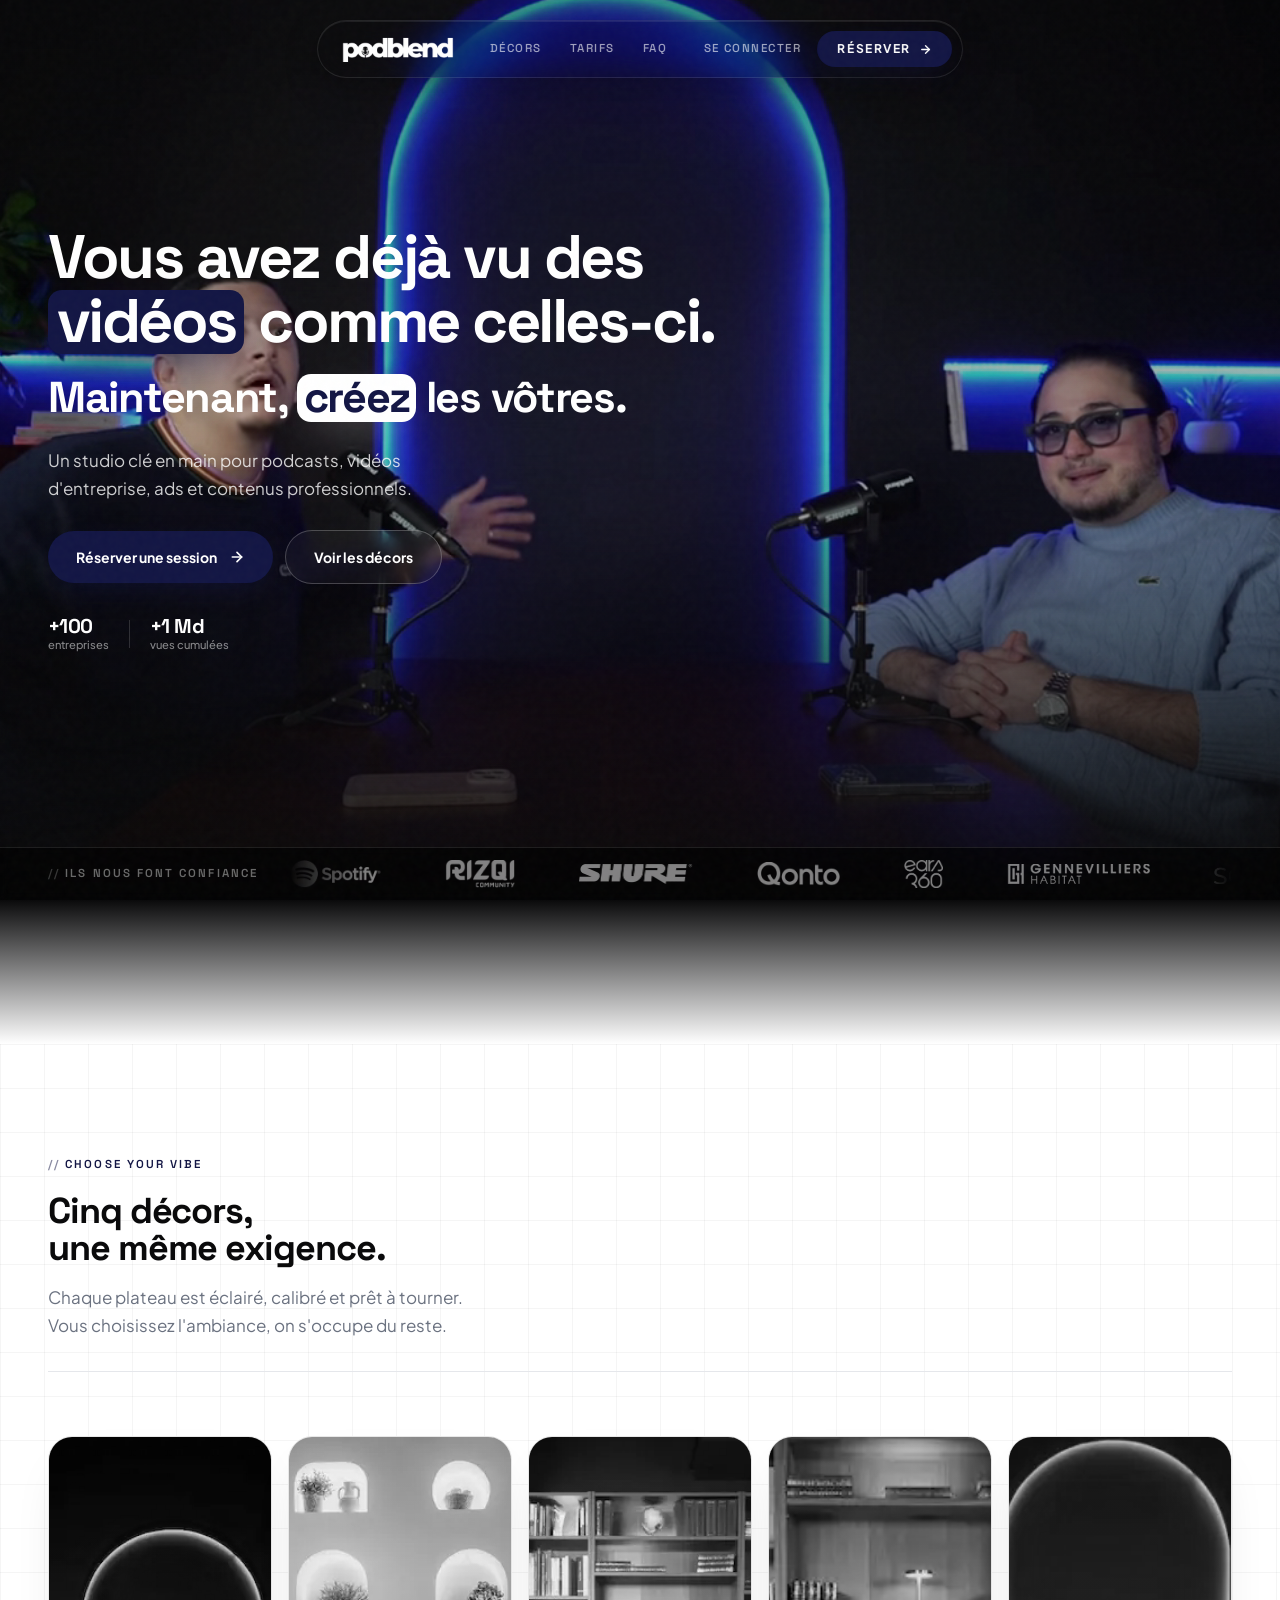
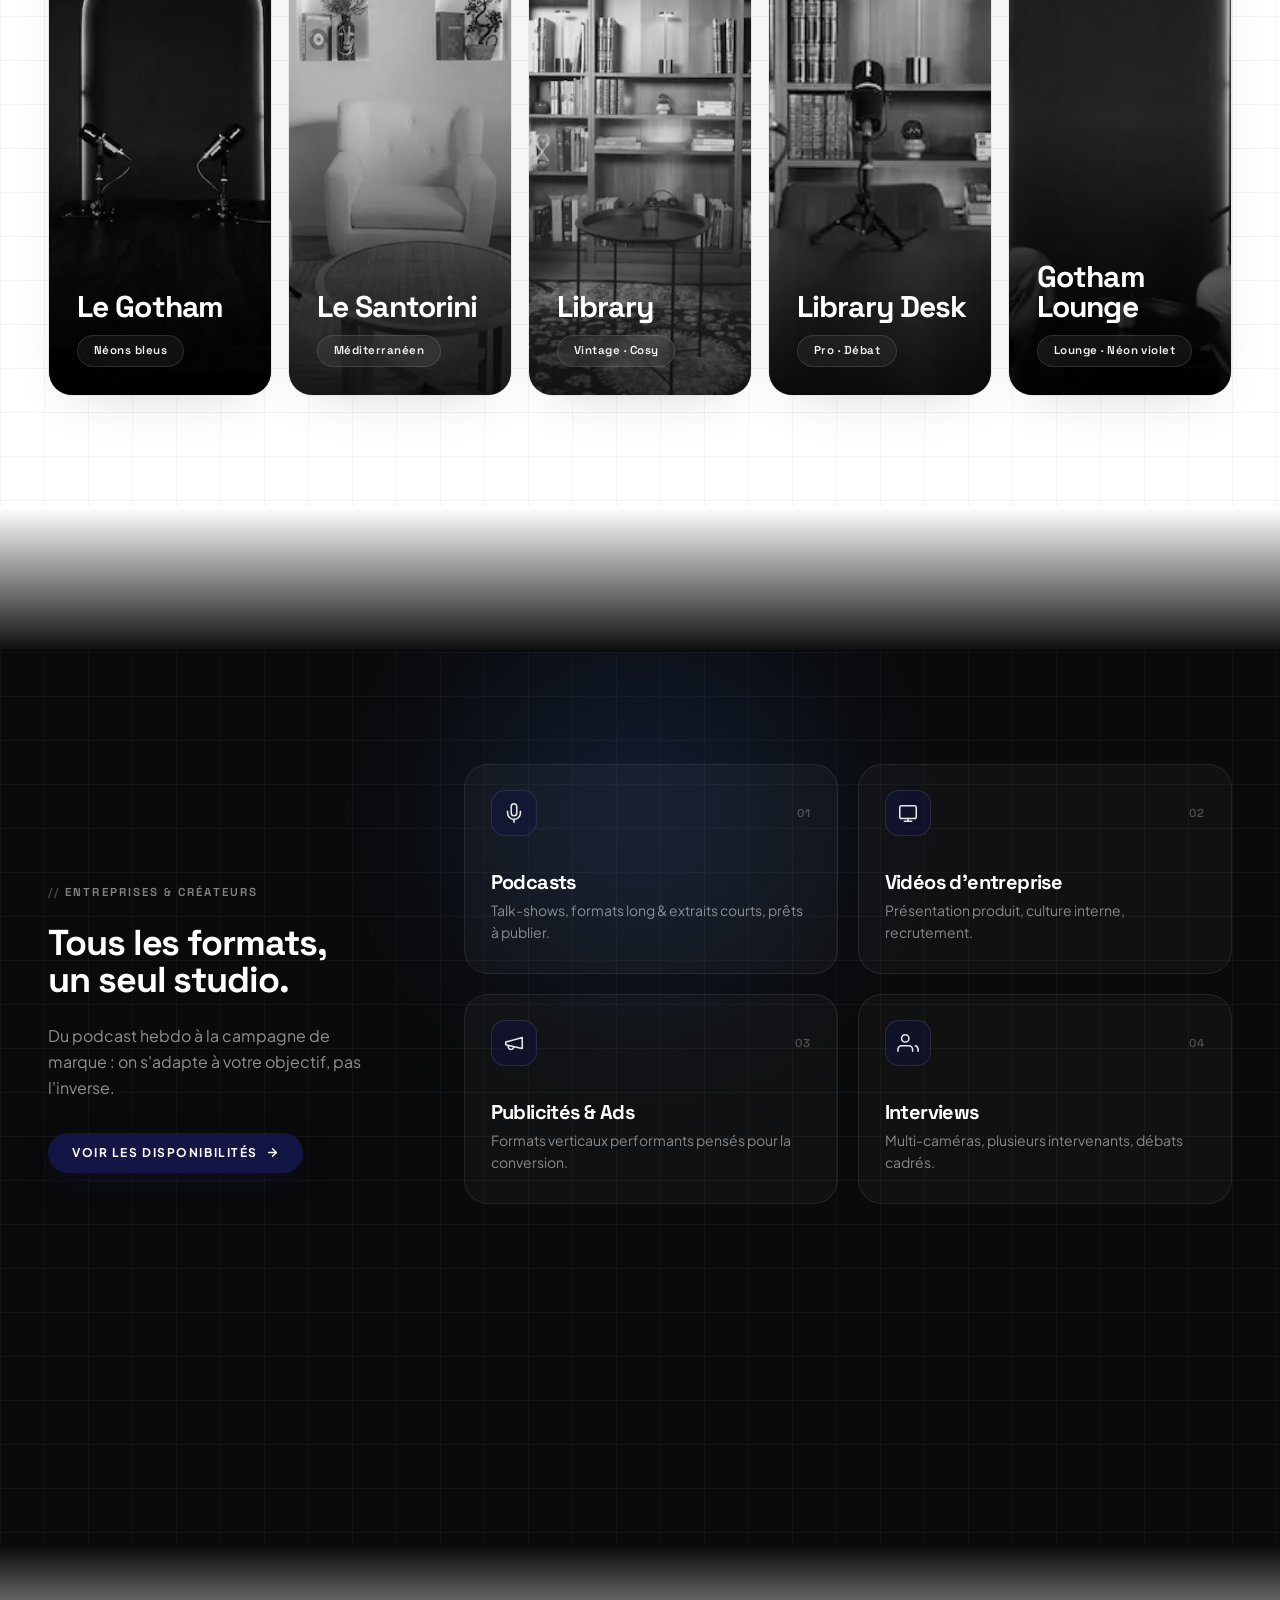
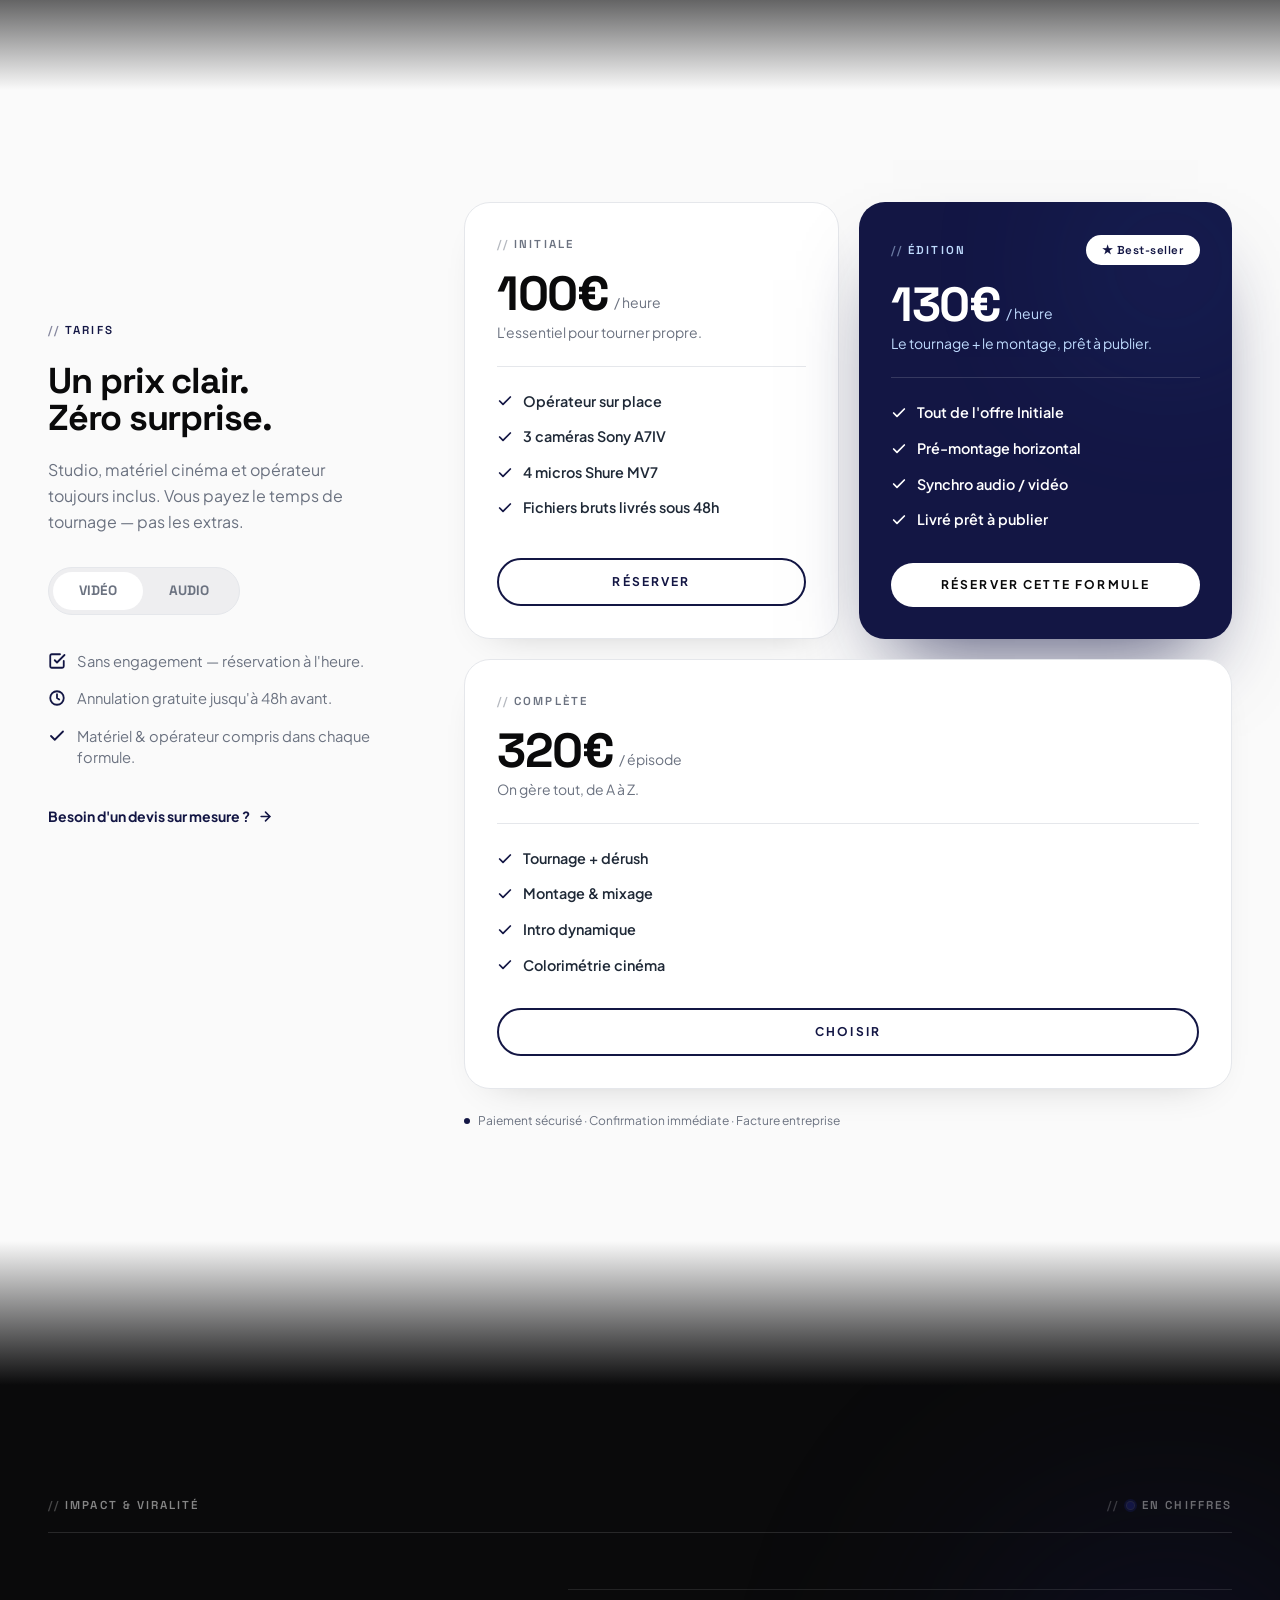
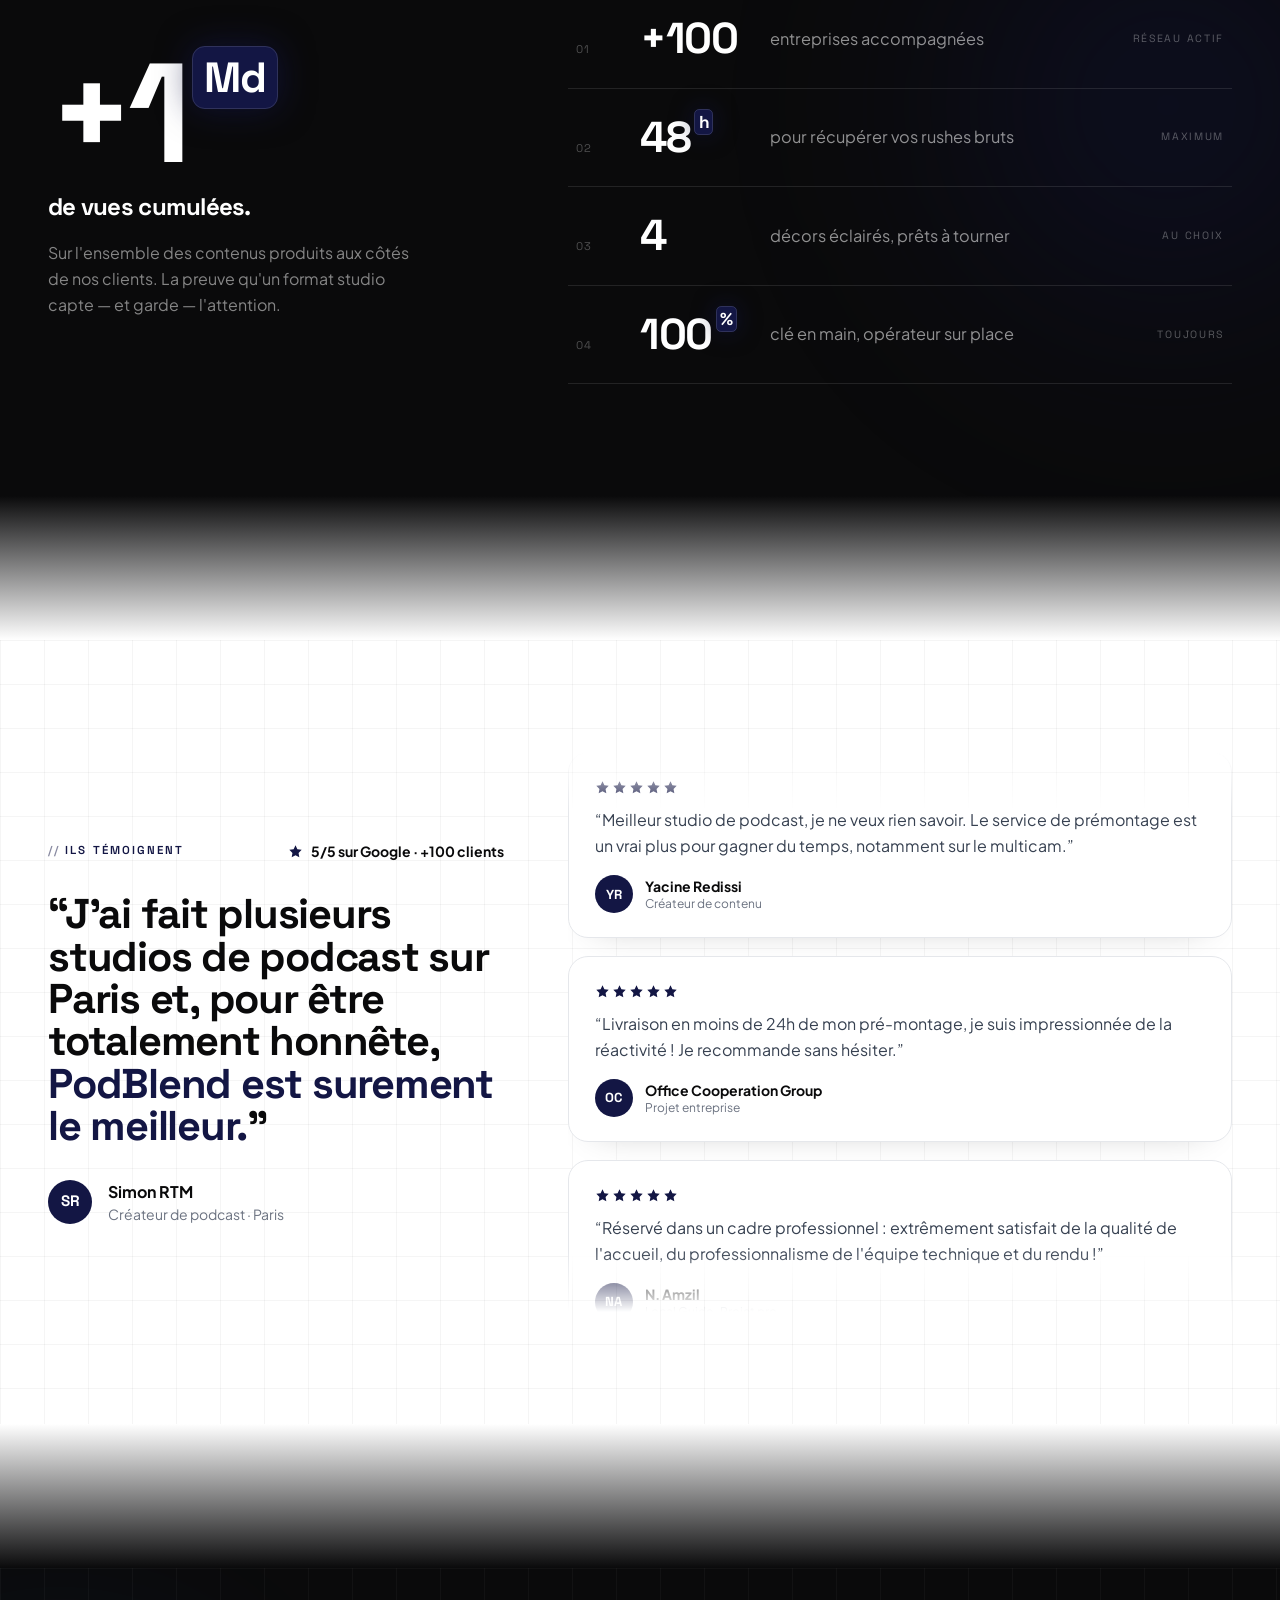
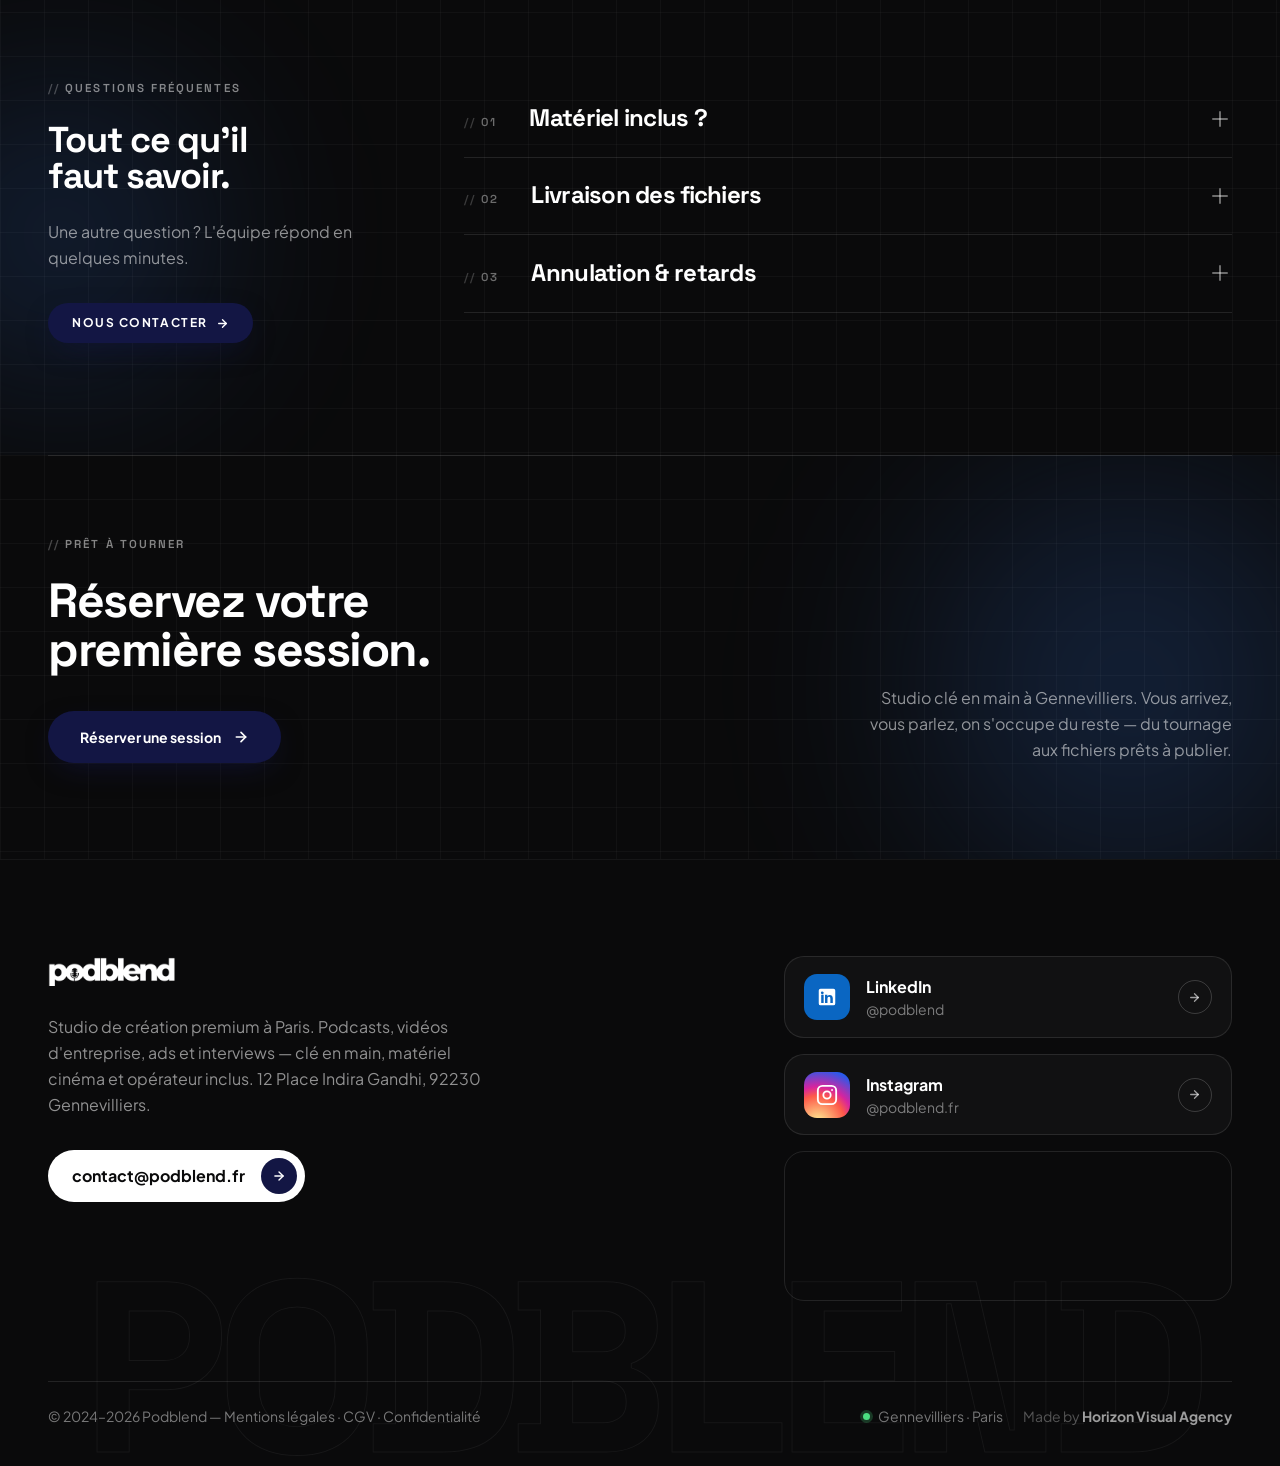
==== index.html @ bb728bf5 "Sync latest build from podblend-v2-filezilla + subpath fixes - Use compiled output.css instead of th" ====
<!DOCTYPE html>
<html lang="fr" class="scroll-smooth">
<head>
    <meta charset="UTF-8">
    <meta name="viewport" content="width=device-width, initial-scale=1.0">
    <title>Podblend — Studios d'enregistrement premium à Paris</title>
    <meta name="description" content="Podblend : studio d'enregistrement premium à Paris pour podcasts, vidéos d'entreprise, ads et interviews. Matériel haut de gamme inclus, clé en main.">

    <link rel="icon" href="favicon.ico" sizes="any">
    <link rel="icon" type="image/png" href="favicon.png">
    <link rel="apple-touch-icon" href="apple-touch-icon.png">

    <link rel="preconnect" href="https://fonts.googleapis.com">
    <link rel="preconnect" href="https://fonts.gstatic.com" crossorigin>
    <link rel="preload" as="style" href="https://fonts.googleapis.com/css2?family=Plus+Jakarta+Sans:wght@300;400;500;600;700;800&family=Space+Grotesk:wght@400;500;600;700&display=swap" onload="this.onload=null;this.rel='stylesheet'">
    <noscript><link href="https://fonts.googleapis.com/css2?family=Plus+Jakarta+Sans:wght@300;400;500;600;700;800&family=Space+Grotesk:wght@400;500;600;700&display=swap" rel="stylesheet"></noscript>

    <link rel="stylesheet" href="output.css">

    <style>
        :root{
            --ink:#0A0A0B; --ink-soft:#111114;
            --paper:#FFFFFF; --paper-soft:#FAFAFA;
            --txt-d:#F4F4F5; --txt-d2:#9CA3AF;
            --txt-l:#0A0A0B; --txt-l2:#6B7280;
            --line-d:rgba(255,255,255,0.10); --line-l:#E5E7EB;
            --accent:#131644; --accent-bright:#3b82f6;
        }
        html,body{background:var(--ink);}
        body{color:var(--txt-d); font-family:'Plus Jakarta Sans',sans-serif; overflow-x:hidden;}

        /* ---------- TYPOGRAPHIE ---------- */
        .display{font-family:'Space Grotesk',monospace; letter-spacing:-0.03em; font-weight:700; line-height:1.02;}
        .label{font-family:'Space Grotesk',monospace; text-transform:uppercase; letter-spacing:0.18em; font-size:0.72rem; font-weight:600;}
        .label::before{content:'// '; opacity:0.5;}
        .lead{font-size:1.0625rem; line-height:1.65; max-width:38ch;}

        /* ---------- NOISE ---------- */
        .noise{position:fixed; inset:0; pointer-events:none; z-index:60; opacity:0.025;
            background-image:url("data:image/svg+xml,%3Csvg viewBox='0 0 200 200' xmlns='http://www.w3.org/2000/svg'%3E%3Cfilter id='n'%3E%3CfeTurbulence type='fractalNoise' baseFrequency='0.65' numOctaves='3' stitchTiles='stitch'/%3E%3C/filter%3E%3Crect width='100%25' height='100%25' filter='url(%23n)'/%3E%3C/svg%3E");}

        /* ---------- MONDES ---------- */
        .world-dark{background:var(--ink); color:var(--txt-d); position:relative;}
        .world-light{background:var(--paper); color:var(--txt-l); position:relative;}
        .world-soft{background:var(--paper-soft); color:var(--txt-l); position:relative;}

        /* Halos / glows (monde noir uniquement) */
        .glow{position:absolute; border-radius:9999px; filter:blur(90px); pointer-events:none; opacity:0.5;}
        .glow-accent{background:radial-gradient(circle, rgba(59,130,246,0.5), transparent 70%);}
        /* Allègements mobile : moins de repaint (fluidité FAQ, scroll) */
        @media(max-width:768px){
            .noise{display:none;}
            .glow{filter:blur(55px); opacity:.4;}
        }

        /* Grilles de fond subtiles */
        .grid-dark{background-size:44px 44px;
            background-image:linear-gradient(to right,rgba(255,255,255,.03) 1px,transparent 1px),
                             linear-gradient(to bottom,rgba(255,255,255,.03) 1px,transparent 1px);}
        .grid-light{background-size:44px 44px;
            background-image:linear-gradient(to right,rgba(0,0,0,.04) 1px,transparent 1px),
                             linear-gradient(to bottom,rgba(0,0,0,.04) 1px,transparent 1px);}

        /* Transitions de jointure entre sections */
        .seam-d-to-l{height:9rem; background:linear-gradient(to bottom,var(--ink),var(--paper));}
        .seam-l-to-d{height:9rem; background:linear-gradient(to bottom,var(--paper),var(--ink));}
        .seam-soft-to-d{height:9rem; background:linear-gradient(to bottom,var(--paper-soft),var(--ink));}
        .seam-d-to-soft{height:9rem; background:linear-gradient(to bottom,var(--ink),var(--paper-soft));}
        @media(max-width:768px){.seam-d-to-l,.seam-l-to-d,.seam-soft-to-d,.seam-d-to-soft{height:5rem;}}

        /* Cartes : glass (noir) vs ombre douce (blanc) */
        .card-glass{background:rgba(255,255,255,0.03); border:1px solid rgba(255,255,255,0.10);
            backdrop-filter:blur(12px); border-radius:24px;}
        .card-soft{background:#fff; border:1px solid var(--line-l); border-radius:24px;
            box-shadow:0 20px 50px -25px rgba(10,10,11,0.18);}

        /* Pills / badges */
        .pill{display:inline-flex; align-items:center; gap:.5rem; border-radius:999px;
            font-family:'Space Grotesk',monospace; font-size:.72rem; font-weight:600; letter-spacing:.04em;
            padding:.4rem 1rem;}
        .pill-d{background:rgba(255,255,255,0.06); border:1px solid rgba(255,255,255,0.12); color:var(--txt-d);}
        .pill-l{background:rgba(19,22,68,0.06); border:1px solid rgba(19,22,68,0.12); color:var(--accent);}
        .dot{width:6px; height:6px; border-radius:50%; background:currentColor; opacity:.7; animation:pulse 2s ease infinite;}
        @keyframes pulse{0%,100%{opacity:.5;transform:scale(1)}50%{opacity:1;transform:scale(1.4)}}

        /* CTA */
        .btn-accent{background:var(--accent); color:#fff; border-radius:999px; font-weight:700;
            transition:all .35s cubic-bezier(.22,1,.36,1); box-shadow:0 10px 30px -10px rgba(19,22,68,.7);}
        .btn-accent:hover{transform:translateY(-2px); box-shadow:0 18px 45px -12px rgba(19,22,68,.85);}
        .btn-light{background:#fff; color:var(--ink); border-radius:999px; font-weight:700;
            transition:all .35s cubic-bezier(.22,1,.36,1);}
        .btn-light:hover{transform:translateY(-2px); background:#e9e9ee;}

        .hide-scroll::-webkit-scrollbar{display:none;}
        .hide-scroll{-ms-overflow-style:none; scrollbar-width:none;}
        .mask-x{-webkit-mask-image:linear-gradient(to right,transparent,#000 8%,#000 92%,transparent); mask-image:linear-gradient(to right,transparent,#000 8%,#000 92%,transparent);}

        /* Marquee logos */
        @keyframes scroll{from{transform:translateX(0)}to{transform:translateX(-100%)}}
        .animate-scroll{animation:scroll 38s linear infinite;}

        /* Reveal au scroll */
        [data-reveal]{opacity:0; transform:translateY(26px); transition:opacity .7s ease, transform .7s cubic-bezier(.22,1,.36,1);}
        [data-reveal].in{opacity:1; transform:none;}

        /* FAQ */
        .faq-item{border-bottom:1px solid var(--line-l);}
        .faq-trigger{cursor:pointer; padding:1.6rem 0; width:100%; display:flex; justify-content:space-between; align-items:center; gap:1rem;}
        .faq-content{display:grid; grid-template-rows:0fr; opacity:0; overflow:hidden; transition:grid-template-rows .38s cubic-bezier(.4,0,.2,1), opacity .28s ease;}
        .faq-content > *{min-height:0; overflow:hidden;}
        .faq-item.active .faq-content{grid-template-rows:1fr; opacity:1;}
        .faq-item.active .faq-content > *{padding-bottom:1.6rem;}
        .faq-icon svg{transition:transform .4s cubic-bezier(.4,0,.2,1);}
        .faq-item.active .faq-icon svg{transform:rotate(45deg);}

        /* Pricing scroll */
        .pricing-scroll{display:flex; gap:1.5rem; padding:2rem .25rem 3rem; overflow-x:auto; scroll-snap-type:x mandatory; scroll-behavior:smooth;}
        .pricing-card{flex:0 0 360px; scroll-snap-align:center; transition:transform .5s cubic-bezier(.34,1.56,.64,1), box-shadow .5s ease;}
        @media(min-width:768px){.pricing-card:hover{transform:translateY(-10px) scale(1.02); z-index:5;}}
        @media(max-width:768px){.pricing-card{flex:0 0 84vw;}}

        /* Tarifs — carrousel horizontal sur mobile, disposition identique sur desktop */
        @media(max-width:768px){
            .plan-row{flex-wrap:nowrap !important; overflow-x:auto; scroll-snap-type:x mandatory; -webkit-overflow-scrolling:touch;
                margin:0 -1.5rem; padding:0 1.5rem 1.25rem; scroll-padding-left:1.5rem; scrollbar-width:none;}
            .plan-row::-webkit-scrollbar{display:none;}
            .plan-row > .plan{flex:0 0 84vw !important; min-width:84vw !important; scroll-snap-align:center;}
        }
        .switch{display:inline-flex; background:rgba(255,255,255,0.05); padding:4px; border-radius:999px; border:1px solid var(--line-d);}
        .switch-btn{padding:9px 26px; border-radius:999px; font-weight:700; font-family:'Space Grotesk',monospace; cursor:pointer; transition:all .35s ease; color:var(--txt-d2); font-size:.85rem;}
        .switch-btn.active{background:#fff; color:var(--ink);}

        /* Décors hover */
        .decor{flex:1; transition:flex .7s cubic-bezier(.25,1,.5,1), filter .7s ease; filter:grayscale(100%); min-height:260px;}
        @media(max-width:768px){.decor{filter:grayscale(0); min-height:230px;} .decor .decor-meta{opacity:1!important; transform:none!important;}}
        @media(min-width:769px){.decor-row:hover .decor{filter:grayscale(100%);} .decor-row:hover .decor:hover{flex:3.2; filter:grayscale(0);}}

        /* Entreprises — bento formats */
        .ent-card{position:relative; display:flex; flex-direction:column; justify-content:space-between; min-height:210px;
            padding:1.6rem 1.6rem 1.8rem; border-radius:24px; overflow:hidden;
            background:rgba(255,255,255,0.03); border:1px solid rgba(255,255,255,0.08);
            transition:transform .5s cubic-bezier(.22,1,.36,1), background .5s ease, border-color .5s ease, box-shadow .5s ease;}
        .ent-card::after{content:''; position:absolute; inset:0; border-radius:24px; opacity:0;
            background:radial-gradient(120% 120% at 100% 0%, rgba(59,130,246,.22), transparent 60%);
            transition:opacity .5s ease; pointer-events:none;}
        .ent-card:hover{transform:translateY(-6px); background:rgba(255,255,255,0.05); border-color:rgba(255,255,255,0.16);
            box-shadow:0 30px 60px -25px rgba(19,22,68,.55);}
        .ent-card:hover::after{opacity:1;}
        .ent-card-top{display:flex; align-items:center; justify-content:space-between; margin-bottom:1.6rem;}
        .ent-ico{width:46px; height:46px; border-radius:14px; display:flex; align-items:center; justify-content:center;
            background:rgba(19,22,68,0.45); border:1px solid rgba(255,255,255,0.10); transition:background .5s ease;}
        .ent-ico svg{width:22px; height:22px; fill:none; stroke:#fff; stroke-width:1.7; stroke-linecap:round; stroke-linejoin:round; opacity:.9;}
        .ent-card:hover .ent-ico{background:rgba(19,22,68,0.7);}
        .ent-idx{font-family:'Space Grotesk',monospace; font-size:.72rem; font-weight:600; letter-spacing:.12em; color:rgba(255,255,255,0.25);}

        /* Card stack (preuve sociale) */
        .card-stack{position:relative; width:100%; max-width:330px; aspect-ratio:1/1; margin:0 auto;}
        .stat-card{position:absolute; inset:0; transition:all .8s cubic-bezier(.23,1,.32,1); border-radius:32px;}
        .card-front{z-index:20; transform:rotate(3deg) translateX(10px);}
        .card-back{z-index:10; transform:rotate(-6deg) translateX(-10px) scale(.95);}
        .card-stack:hover .card-front{transform:rotate(-6deg) translateX(-20px) scale(.95); z-index:10;}
        .card-stack:hover .card-back{transform:rotate(3deg) translateX(10px) scale(1); z-index:20;}

        /* ---------- NAVBAR (floating glass — HVA) ---------- */
        #navbar{transition:transform .4s ease;}
        .nav-pill{background:rgba(10,10,11,.32); backdrop-filter:blur(20px) saturate(170%); -webkit-backdrop-filter:blur(20px) saturate(170%);
            border:1px solid rgba(255,255,255,.10); border-radius:100px;
            box-shadow:0 10px 34px rgba(0,0,0,.32), inset 0 1px 0 rgba(255,255,255,.08); transition:background .4s ease;}
        #navbar.scrolled .nav-pill{background:rgba(10,10,11,.6);}
        .nav-link{font-family:'Space Grotesk',monospace; text-transform:uppercase; letter-spacing:.13em; font-size:.72rem; font-weight:500; color:rgba(255,255,255,.62); transition:color .3s ease; white-space:nowrap;}
        .nav-link:hover{color:#fff;}
        .live-dot{width:7px; height:7px; border-radius:50%; background:var(--accent-bright); box-shadow:0 0 10px var(--accent-bright); animation:pulse 2s ease infinite;}

        /* ---------- HERO HVA (dark) ---------- */
        .hero-h1{font-family:'Space Grotesk',monospace; font-weight:700; letter-spacing:-.04em; line-height:1.04; font-size:clamp(2.3rem,4.8vw,4.1rem);}
        .hero-sub{font-family:'Space Grotesk',monospace; font-weight:700; letter-spacing:-.03em; line-height:1.1; color:#fff; font-size:clamp(1.6rem,3.4vw,2.7rem);}
        @media(max-width:640px){
            .hero-h1{font-size:1.9rem; line-height:1.12;}
            #hero .hero-h1{margin-bottom:.85rem;}
            #hero .hero-sub{font-size:1.4rem; margin-bottom:1rem;}
            #hero .lead{font-size:.9rem; line-height:1.5; margin-bottom:1.25rem; max-width:34ch;}
            #hero .hero-content{padding-top:6.5rem; padding-bottom:2.5rem; justify-content:center;}
            #hero .hero-content > .flex{margin-bottom:1.25rem !important;}
        }
        .hl-blue{display:inline-block; background:var(--accent); color:#fff; padding:0 .14em; border-radius:14px;
            box-decoration-break:clone; -webkit-box-decoration-break:clone; box-shadow:0 16px 44px -14px rgba(19,22,68,.85);}
        .hl-white{display:inline-block; background:#fff; color:var(--accent); padding:0 .14em; border-radius:14px;
            box-decoration-break:clone; -webkit-box-decoration-break:clone; box-shadow:0 16px 44px -14px rgba(255,255,255,.35);}
        .hl-soft{display:inline-block; background:#fff; color:var(--ink); padding:0 .12em; border-radius:14px;
            box-decoration-break:clone; -webkit-box-decoration-break:clone;}
        .btn-ghost-d{border-radius:999px; font-weight:700; color:#fff; border:1px solid rgba(255,255,255,.22);
            background:rgba(255,255,255,.04); backdrop-filter:blur(8px); transition:all .35s cubic-bezier(.22,1,.36,1);}
        .btn-ghost-d:hover{border-color:rgba(255,255,255,.5); background:rgba(255,255,255,.09); transform:translateY(-2px);}
        .hero-kicker{display:inline-flex; align-items:center; gap:.55rem; padding:.5rem 1rem; border-radius:999px;
            background:rgba(255,255,255,.06); border:1px solid rgba(255,255,255,.14); font-family:'Space Grotesk',monospace;
            font-size:.74rem; letter-spacing:.05em; color:rgba(255,255,255,.85); backdrop-filter:blur(8px);}
        .hk-dot{width:7px; height:7px; border-radius:50%; background:#4ade80; box-shadow:0 0 0 3px rgba(74,222,128,.22); animation:pulse 2s ease infinite;}
        .hero-map{width:150px; height:74px; border-radius:14px; overflow:hidden; border:1px solid rgba(255,255,255,.16);
            box-shadow:0 14px 30px -16px rgba(0,0,0,.6); filter:grayscale(.35); transition:filter .5s ease; flex-shrink:0;}
        .hero-map:hover{filter:grayscale(0);}
        .hero-map iframe{width:100%; height:100%; border:0; pointer-events:none;}
        @media(max-width:640px){.hero-map{display:none;}}

        /* ---------- SOCIALS ---------- */
        .social-ic{width:42px; height:42px; border-radius:50%; display:inline-flex; align-items:center; justify-content:center;
            border:1px solid rgba(255,255,255,.14); color:rgba(255,255,255,.7); transition:all .3s ease;}
        .social-ic:hover{border-color:var(--accent-bright); color:#fff; background:rgba(59,130,246,.22); transform:translateY(-2px);}
        .social-ic svg{width:19px; height:19px;}

        /* ---------- FOOTER HVA (watermark + cards) ---------- */
        .footer-wm{position:absolute; left:50%; bottom:-1.5rem; transform:translateX(-50%); font-family:'Space Grotesk',monospace;
            font-weight:700; letter-spacing:-.05em; line-height:1; white-space:nowrap; pointer-events:none; user-select:none;
            font-size:clamp(5rem,19vw,17rem); color:transparent; -webkit-text-stroke:1px rgba(255,255,255,.055); z-index:0;}
        .footer-mail{background:#fff; color:var(--ink); border-radius:999px; padding:.5rem .5rem .5rem 1.5rem; font-weight:700;
            transition:all .35s cubic-bezier(.22,1,.36,1);}
        .footer-mail:hover{transform:translateY(-2px); box-shadow:0 18px 40px -16px rgba(255,255,255,.22);}
        .footer-mail-arrow{width:36px; height:36px; border-radius:50%; background:var(--accent); color:#fff; display:inline-flex; align-items:center; justify-content:center; transition:transform .35s ease;}
        .footer-mail:hover .footer-mail-arrow{transform:rotate(-45deg);}
        .social-card{display:flex; align-items:center; gap:1rem; padding:1.05rem 1.2rem; border-radius:20px;
            background:rgba(255,255,255,.03); border:1px solid rgba(255,255,255,.10); transition:all .4s cubic-bezier(.22,1,.36,1);}
        .social-card:hover{background:rgba(255,255,255,.06); border-color:rgba(255,255,255,.2); transform:translateY(-3px);}
        .social-card-ic{width:46px; height:46px; border-radius:13px; display:flex; align-items:center; justify-content:center; flex-shrink:0; color:#fff;}
        .social-card-arrow{margin-left:auto; width:34px; height:34px; border-radius:50%; border:1px solid rgba(255,255,255,.18);
            display:inline-flex; align-items:center; justify-content:center; color:rgba(255,255,255,.6); transition:all .35s ease;}
        .social-card:hover .social-card-arrow{background:var(--accent); border-color:var(--accent); color:#fff; transform:rotate(-45deg);}
        .footer-map-card{border-radius:20px; overflow:hidden; border:1px solid rgba(255,255,255,.10); height:150px;
            filter:grayscale(.45); transition:filter .5s ease, border-color .5s ease;}
        .footer-map-card:hover{filter:grayscale(0); border-color:rgba(255,255,255,.2);}
        .footer-map-card iframe{width:100%; height:100%; border:0; display:block;}

        /* ---------- IMPACT — registre éditorial ---------- */
        .impact-meta{display:flex; align-items:center; justify-content:space-between; border-bottom:1px solid rgba(255,255,255,.12); padding-bottom:1.1rem; margin-bottom:3.5rem;}
        .mega-num{font-family:'Space Grotesk',monospace; font-weight:700; letter-spacing:-.05em; color:#fff; font-size:clamp(5rem,11vw,11rem); line-height:.82;}
        .mega-num sup{font-size:.30em; letter-spacing:-.02em; margin-left:.45rem; vertical-align:super; color:#fff;
            background:var(--accent); padding:.08em .26em; border-radius:.3em; border:1px solid rgba(255,255,255,.12); box-shadow:0 0 34px rgba(19,22,68,.7);}
        .ledger{display:flex; flex-direction:column;}
        .ledger-row{display:grid; grid-template-columns:2.4rem minmax(6.5rem,auto) 1fr auto; align-items:baseline; gap:1.6rem; padding:1.7rem .5rem; border-top:1px solid rgba(255,255,255,.10); transition:background .4s ease, padding-left .4s ease;}
        .ledger-row:last-child{border-bottom:1px solid rgba(255,255,255,.10);}
        .ledger-row:hover{background:rgba(255,255,255,.025); padding-left:1.4rem;}
        .ledger-idx{font-family:'Space Grotesk',monospace; font-size:.7rem; letter-spacing:.12em; color:rgba(255,255,255,.28);}
        .ledger-num{font-family:'Space Grotesk',monospace; font-weight:700; font-size:2.7rem; line-height:1; letter-spacing:-.03em; color:#fff; transition:text-shadow .4s ease;}
        .ledger-num sup{font-size:.40em; vertical-align:super; color:#fff; background:var(--accent); padding:.05em .22em;
            border-radius:.3em; border:1px solid rgba(255,255,255,.12); margin-left:.22rem; box-shadow:0 0 22px rgba(19,22,68,.6);}
        .ledger-row:hover .ledger-num{text-shadow:0 0 34px rgba(19,22,68,.9);}
        /* Impact & Viralité — halo et indicateur au bleu de marque #131644 (comme le site original) */
        #impact .glow-accent{background:radial-gradient(circle, rgba(19,22,68,0.9), transparent 70%);}
        #impact .live-dot{background:var(--accent); box-shadow:0 0 0 3px rgba(19,22,68,.55), 0 0 0 1px rgba(255,255,255,.18);}
        .ledger-label{color:rgba(255,255,255,.55); font-size:1.02rem; align-self:center;}
        .ledger-ctx{justify-self:end; align-self:center; font-family:'Space Grotesk',monospace; text-transform:uppercase; font-size:.66rem; letter-spacing:.16em; color:rgba(255,255,255,.32);}
        @media(max-width:640px){
            .impact-meta{margin-bottom:2.25rem; padding-bottom:.9rem;}
            .ledger-row{grid-template-columns:auto 1fr; gap:.15rem 1rem; padding:1.25rem .25rem;}
            .ledger-idx,.ledger-ctx{display:none;}
            .ledger-num{grid-column:1; grid-row:1; font-size:1.85rem;}
            .ledger-label{grid-column:2; grid-row:1; align-self:center; font-size:.92rem;}
        }

        /* ---------- DISPOSITION ---------- */
        .sticky-col{position:sticky; top:7.5rem; align-self:start;}
        @media(max-width:1023px){.sticky-col{position:static; top:auto;}}
        .ghost-num{font-family:'Space Grotesk',monospace; font-weight:700; letter-spacing:-.04em; line-height:.8;
            -webkit-text-stroke:1.5px rgba(0,0,0,.10); color:transparent;}
        .ghost-num.on-dark{-webkit-text-stroke:1.5px rgba(255,255,255,.12);}

        /* ---------- TARIFS v2 ---------- */
        .plan{position:relative; border-radius:26px; padding:2.1rem 2rem 2rem; display:flex; flex-direction:column;
            transition:transform .5s cubic-bezier(.22,1,.36,1), box-shadow .5s ease;}
        .plan.hidden{display:none;}
        .plan-soft{background:#fff; border:1px solid var(--line-l); box-shadow:0 16px 40px -30px rgba(10,10,11,.3);}
        .plan-soft:hover{transform:translateY(-6px); box-shadow:0 34px 64px -32px rgba(10,10,11,.32);}
        .plan-feat{background:var(--accent); color:#fff; box-shadow:0 44px 80px -34px rgba(19,22,68,.75);}
        .plan-feat:hover{transform:translateY(-9px);}
        .plan-price{font-family:'Space Grotesk',monospace; font-weight:700; letter-spacing:-.03em; line-height:1;}
        .check-li{display:flex; align-items:center; gap:.65rem; font-size:.9rem; font-weight:600;}
        .check-li svg{width:16px; height:16px; flex-shrink:0; fill:none; stroke-width:2.6; stroke-linecap:round; stroke-linejoin:round;}
        .reassure{display:flex; align-items:flex-start; gap:.7rem; color:var(--txt-l2); font-size:.92rem; line-height:1.45;}
        .reassure svg{flex-shrink:0; width:18px; height:18px; fill:none; stroke:var(--accent); stroke-width:2.4; stroke-linecap:round; stroke-linejoin:round; margin-top:1px;}

        /* ---------- TÉMOIGNAGES ---------- */
        .vmarquee{height:560px; overflow:hidden; position:relative;
            -webkit-mask-image:linear-gradient(to bottom,transparent,#000 11%,#000 89%,transparent);
            mask-image:linear-gradient(to bottom,transparent,#000 11%,#000 89%,transparent);}
        .vtrack{display:flex; flex-direction:column; gap:1.1rem; animation:vscroll 32s linear infinite;}
        .vmarquee:hover .vtrack{animation-play-state:paused;}
        @keyframes vscroll{from{transform:translateY(0)} to{transform:translateY(calc(-50% - .55rem))}}
        .t-card{background:#fff; border:1px solid var(--line-l); border-radius:20px; padding:1.5rem 1.6rem;
            box-shadow:0 14px 34px -28px rgba(10,10,11,.3);}
        .monogram{width:44px; height:44px; border-radius:50%; background:var(--accent); color:#fff; display:flex;
            align-items:center; justify-content:center; font-family:'Space Grotesk',monospace; font-weight:700; font-size:.95rem; flex-shrink:0;}
        .stars{display:inline-flex; gap:2px;}
        .stars svg{width:15px; height:15px; fill:var(--accent);}

        /* ---------- FAQ (dark override) ---------- */
        .world-dark .faq-item{border-bottom:1px solid rgba(255,255,255,.10);}
    </style>

    <!-- Crisp Chat (assistant — identique au site original) -->
    <script type="text/javascript">window.$crisp=[];window.CRISP_WEBSITE_ID="b9c81747-9302-4d6b-a45a-dc3739e9b8e3";(function(){d=document;s=d.createElement("script");s.src="https://client.crisp.chat/l.js";s.async=1;d.getElementsByTagName("head")[0].appendChild(s);})();</script>
</head>
<body class="antialiased font-sans">

<div class="noise"></div>

<!-- ============ NAV ============ -->
<nav id="navbar" class="fixed top-4 md:top-5 left-1/2 -translate-x-1/2 z-50 text-white w-[calc(100%-1.25rem)] md:w-auto">
    <div class="nav-pill flex items-center justify-between gap-3 md:gap-7 pl-4 md:pl-6 pr-2 md:pr-2.5 py-2 md:py-2.5">
        <a href="#hero" class="block w-24 md:w-28 hover:opacity-80 transition shrink-0">
            <img src="votre-logo.webp" alt="Podblend" class="w-full h-auto" width="112" height="32" fetchpriority="high">
        </a>
        <div class="hidden md:flex items-center gap-7 px-2">
            <a href="#decors" class="nav-link">Décors</a>
            <a href="#tarifs" class="nav-link">Tarifs</a>
            <a href="#faq" class="nav-link">FAQ</a>
        </div>
        <div class="flex items-center gap-3 md:gap-4 shrink-0">
            <a href="https://podblend.podyx.com/login" target="_blank" rel="noopener noreferrer" class="nav-link max-[374px]:hidden">Se connecter</a>
            <a href="https://podblend.podyx.com/time-slots" target="_blank" rel="noopener noreferrer" class="btn-accent inline-flex items-center gap-2 px-4 md:px-5 py-2.5 text-xs uppercase tracking-[0.13em]">
                Réserver
                <svg xmlns="http://www.w3.org/2000/svg" width="13" height="13" viewBox="0 0 24 24" fill="none" stroke="currentColor" stroke-width="2.5" stroke-linecap="round" stroke-linejoin="round"><path d="M5 12h14"/><path d="m12 5 7 7-7 7"/></svg>
            </a>
        </div>
    </div>
</nav>

<!-- ============ 1 · HERO (NOIR) ============ -->
<section id="hero" class="world-dark min-h-[100dvh] w-full overflow-hidden flex flex-col">
    <div class="absolute inset-0 z-0">
        <video id="heroVideo" aria-hidden="true" poster="hero-poster.webp" preload="auto" autoplay muted loop playsinline webkit-playsinline class="object-cover w-full h-full scale-105 opacity-90">
            <source src="hero-video.webm" type="video/webm">
            <source src="hero-video.mp4" type="video/mp4">
        </video>
        <div class="absolute inset-0 bg-gradient-to-b from-ink/40 via-ink/20 to-ink"></div>
    </div>

    <div class="hero-content relative z-10 flex-1 flex flex-col justify-center max-w-container mx-auto w-full px-6 md:px-12 pt-28 pb-20">
        <h1 class="hero-h1 text-white mb-5 max-w-4xl">
            <span class="block">Vous avez déjà vu des</span>
            <span class="block"><span class="hl-blue">vidéos</span> comme celles-ci.</span>
        </h1>
        <p class="hero-sub mb-6">Maintenant, <span class="hl-white">créez</span> les vôtres.</p>
        <p class="lead text-white/80 mb-7 max-w-xl">
            Un studio clé en main pour podcasts, vidéos d'entreprise, ads et contenus professionnels.
        </p>
        <div class="flex flex-wrap items-center gap-3 mb-8">
            <a href="https://podblend.podyx.com/time-slots" target="_blank" rel="noopener noreferrer" class="btn-accent group inline-flex items-center gap-3 px-7 py-4 text-sm">
                <span>Réserver une session</span>
                <svg xmlns="http://www.w3.org/2000/svg" width="16" height="16" viewBox="0 0 24 24" fill="none" stroke="currentColor" stroke-width="2.5" stroke-linecap="round" stroke-linejoin="round" class="group-hover:translate-x-1 transition-transform"><path d="M5 12h14"/><path d="m12 5 7 7-7 7"/></svg>
            </a>
            <a href="#decors" class="btn-ghost-d inline-flex items-center gap-2 px-7 py-4 text-sm">Voir les décors</a>
        </div>
        <div class="flex items-center gap-5">
            <div><div class="display text-xl text-white">+100</div><div class="text-[0.7rem] text-white/50 font-medium">entreprises</div></div>
            <div class="w-px h-7 bg-white/15"></div>
            <div><div class="display text-xl text-white">+1 Md</div><div class="text-[0.7rem] text-white/50 font-medium">vues cumulées</div></div>
        </div>
    </div>

    <!-- Bandeau logos (marquee) -->
    <div class="relative z-10 w-full border-t border-white/10 bg-black/60 backdrop-blur-sm py-3">
        <div class="max-w-container mx-auto px-6 md:px-12 flex items-center gap-8">
            <span class="label text-white/40 shrink-0 hidden md:block">Ils nous font confiance</span>
            <div class="flex overflow-hidden relative w-full flex-1 mask-x">
                <div class="flex gap-12 md:gap-16 w-full">
                    <div class="flex animate-scroll items-center gap-12 md:gap-16 shrink-0 min-w-full justify-around">
                        <img src="1.webp" class="h-6 md:h-7 w-auto object-contain brightness-0 invert opacity-50 hover:opacity-100 transition" alt="Logo 1" width="100" height="28">
                        <img src="2.webp" class="h-6 md:h-7 w-auto object-contain brightness-0 invert opacity-50 hover:opacity-100 transition" alt="Logo 2" width="100" height="28">
                        <img src="3.webp" class="h-4 md:h-5 w-auto object-contain brightness-0 invert opacity-50 hover:opacity-100 transition" alt="Logo 3" width="100" height="20">
                        <img src="4.webp" class="h-5 md:h-6 w-auto object-contain brightness-0 invert opacity-50 hover:opacity-100 transition" alt="Logo 4" width="100" height="24">
                        <img src="5.webp" class="h-6 md:h-7 w-auto object-contain brightness-0 invert opacity-50 hover:opacity-100 transition" alt="Logo 5" width="100" height="28">
                        <img src="6.webp" class="h-4 md:h-5 w-auto object-contain brightness-0 invert opacity-50 hover:opacity-100 transition" alt="Logo 6" width="100" height="20">
                        <img src="7.webp" class="h-4 md:h-5 w-auto object-contain brightness-0 invert opacity-50 hover:opacity-100 transition" alt="Logo 7" width="100" height="20">
                        <img src="8.webp" class="h-6 md:h-7 w-auto object-contain grayscale opacity-50 hover:opacity-100 transition" alt="Logo 8" width="100" height="28">
                        <img src="9.webp" class="h-6 md:h-7 w-auto object-contain brightness-0 invert opacity-50 hover:opacity-100 transition" alt="Logo 9" width="100" height="28">
                    </div>
                    <div class="flex animate-scroll items-center gap-12 md:gap-16 shrink-0 min-w-full justify-around" aria-hidden="true">
                        <img src="1.webp" class="h-6 md:h-7 w-auto object-contain brightness-0 invert opacity-50" alt="" width="100" height="28" loading="lazy">
                        <img src="2.webp" class="h-6 md:h-7 w-auto object-contain brightness-0 invert opacity-50" alt="" width="100" height="28" loading="lazy">
                        <img src="3.webp" class="h-4 md:h-5 w-auto object-contain brightness-0 invert opacity-50" alt="" width="100" height="20" loading="lazy">
                        <img src="4.webp" class="h-5 md:h-6 w-auto object-contain brightness-0 invert opacity-50" alt="" width="100" height="24" loading="lazy">
                        <img src="5.webp" class="h-6 md:h-7 w-auto object-contain brightness-0 invert opacity-50" alt="" width="100" height="28" loading="lazy">
                        <img src="6.webp" class="h-4 md:h-5 w-auto object-contain brightness-0 invert opacity-50" alt="" width="100" height="20" loading="lazy">
                        <img src="7.webp" class="h-4 md:h-5 w-auto object-contain brightness-0 invert opacity-50" alt="" width="100" height="20" loading="lazy">
                        <img src="8.webp" class="h-6 md:h-7 w-auto object-contain grayscale opacity-50" alt="" width="100" height="28" loading="lazy">
                        <img src="9.webp" class="h-6 md:h-7 w-auto object-contain brightness-0 invert opacity-50" alt="" width="100" height="28" loading="lazy">
                    </div>
                </div>
            </div>
        </div>
    </div>
</section>

<!-- seam noir -> blanc -->
<div class="seam-d-to-l"></div>

<!-- ============ 2 · DÉCORS (BLANC — explicatif) ============ -->
<section id="decors" class="world-light grid-light py-20 md:py-28 overflow-hidden">
    <div class="max-w-container mx-auto px-6 md:px-12">
        <div class="flex items-end justify-between gap-8 mb-12 md:mb-16 border-b border-[var(--line-l)] pb-8" data-reveal>
            <div class="max-w-xl">
                <span class="label text-accent mb-5 block">Choose your vibe</span>
                <h2 class="display text-3xl md:text-4xl text-ink mb-4">Cinq décors,<br>une même exigence.</h2>
                <p class="lead text-[var(--txt-l2)]">Chaque plateau est éclairé, calibré et prêt à tourner. Vous choisissez l'ambiance, on s'occupe du reste.</p>
            </div>
        </div>

        <div class="decor-row flex flex-col md:flex-row w-full h-auto md:h-[560px] gap-4" data-reveal>
            <a href="https://podblend.podyx.com/time-slots" target="_blank" rel="noopener noreferrer" class="decor block relative rounded-[2rem] overflow-hidden group card-soft">
                <img src="gotham-_1_.webp" srcset="gotham-mobile.webp 744w, gotham-_1_.webp 1600w" sizes="(max-width:768px) 100vw, 25vw" class="absolute inset-0 w-full h-full object-cover transition-transform duration-700 md:group-hover:scale-105" alt="Le Gotham" loading="lazy" width="800" height="600">
                <div class="absolute inset-0 bg-gradient-to-t from-black/70 via-black/10 to-transparent"></div>
                <div class="absolute bottom-7 left-7 decor-meta transition duration-500">
                    <h3 class="display text-2xl md:text-3xl text-white mb-3">Le Gotham</h3>
                    <span class="pill pill-d backdrop-blur-md">Néons bleus</span>
                </div>
            </a>
            <a href="https://podblend.podyx.com/time-slots" target="_blank" rel="noopener noreferrer" class="decor block relative rounded-[2rem] overflow-hidden group card-soft">
                <img src="santorini-_1_.webp" srcset="santorini-mobile.webp 744w, santorini-_1_.webp 1600w" sizes="(max-width:768px) 100vw, 25vw" class="absolute inset-0 w-full h-full object-cover transition-transform duration-700 md:group-hover:scale-105" alt="Le Santorini" loading="lazy" width="800" height="600">
                <div class="absolute inset-0 bg-gradient-to-t from-black/70 via-black/10 to-transparent"></div>
                <div class="absolute bottom-7 left-7 decor-meta transition duration-500">
                    <h3 class="display text-2xl md:text-3xl text-white mb-3">Le Santorini</h3>
                    <span class="pill pill-d backdrop-blur-md">Méditerranéen</span>
                </div>
            </a>
            <a href="https://podblend.podyx.com/time-slots" target="_blank" rel="noopener noreferrer" class="decor block relative rounded-[2rem] overflow-hidden group card-soft">
                <img src="library-_1_.webp" srcset="library-mobile.webp 744w, library-_1_.webp 1600w" sizes="(max-width:768px) 100vw, 25vw" class="absolute inset-0 w-full h-full object-cover transition-transform duration-700 md:group-hover:scale-105" alt="Library" loading="lazy" width="800" height="600">
                <div class="absolute inset-0 bg-gradient-to-t from-black/70 via-black/10 to-transparent"></div>
                <div class="absolute bottom-7 left-7 decor-meta transition duration-500">
                    <h3 class="display text-2xl md:text-3xl text-white mb-3">Library</h3>
                    <span class="pill pill-d backdrop-blur-md">Vintage · Cosy</span>
                </div>
            </a>
            <a href="https://podblend.podyx.com/time-slots" target="_blank" rel="noopener noreferrer" class="decor block relative rounded-[2rem] overflow-hidden group card-soft">
                <img src="podblend_cinematic_cam1_desk.webp" srcset="podblend_cinematic_cam1_mobile.webp 744w, podblend_cinematic_cam1_desk.webp 1600w" sizes="(max-width:768px) 100vw, 25vw" class="absolute inset-0 w-full h-full object-cover transition-transform duration-700 md:group-hover:scale-105" alt="Library Desk" loading="lazy" width="800" height="600">
                <div class="absolute inset-0 bg-gradient-to-t from-black/70 via-black/10 to-transparent"></div>
                <div class="absolute bottom-7 left-7 decor-meta transition duration-500">
                    <h3 class="display text-2xl md:text-3xl text-white mb-3">Library Desk</h3>
                    <span class="pill pill-d backdrop-blur-md">Pro · Débat</span>
                </div>
            </a>
            <a href="https://podblend.podyx.com/time-slots" target="_blank" rel="noopener noreferrer" class="decor block relative rounded-[2rem] overflow-hidden group card-soft">
                <img src="gotham-lounge.webp" srcset="gotham-lounge-mobile.webp 744w, gotham-lounge.webp 828w" sizes="(max-width:768px) 100vw, 20vw" class="absolute inset-0 w-full h-full object-cover transition-transform duration-700 md:group-hover:scale-105" alt="Gotham Lounge" loading="lazy" width="828" height="460">
                <div class="absolute inset-0 bg-gradient-to-t from-black/70 via-black/10 to-transparent"></div>
                <div class="absolute bottom-7 left-7 decor-meta transition duration-500">
                    <h3 class="display text-2xl md:text-3xl text-white mb-3">Gotham Lounge</h3>
                    <span class="pill pill-d backdrop-blur-md">Lounge · Néon violet</span>
                </div>
            </a>
        </div>
    </div>
</section>

<!-- seam blanc -> noir -->
<div class="seam-l-to-d"></div>

<!-- ============ 3 · ENTREPRISES & CRÉATEURS (NOIR — bento formats) ============ -->
<section class="world-dark grid-dark py-20 md:py-28 overflow-hidden">
    <div class="glow glow-accent w-[480px] h-[480px] left-1/2 -translate-x-1/2 -top-20"></div>
    <div class="relative z-10 max-w-container mx-auto px-6 md:px-12">
      <div class="grid grid-cols-1 lg:grid-cols-12 gap-x-16 gap-y-10">
        <!-- Colonne gauche figée -->
        <div class="lg:col-span-4 sticky-col" data-reveal>
            <span class="label text-white/50 mb-6 block">Entreprises & Créateurs</span>
            <h2 class="display text-3xl md:text-4xl text-white leading-[1.05] mb-6">Tous les formats,<br>un seul studio.</h2>
            <p class="text-white/55 leading-relaxed max-w-xs mb-8">Du podcast hebdo à la campagne de marque : on s'adapte à votre objectif, pas l'inverse.</p>
            <a href="https://podblend.podyx.com/time-slots" target="_blank" rel="noopener noreferrer" class="btn-accent inline-flex items-center gap-2 px-6 py-3 text-xs uppercase tracking-[0.13em]">
                Voir les disponibilités
                <svg xmlns="http://www.w3.org/2000/svg" width="13" height="13" viewBox="0 0 24 24" fill="none" stroke="currentColor" stroke-width="2.5" stroke-linecap="round" stroke-linejoin="round"><path d="M5 12h14"/><path d="m12 5 7 7-7 7"/></svg>
            </a>
        </div>
        <!-- Grille de formats à droite -->
        <div class="lg:col-span-8 grid grid-cols-1 sm:grid-cols-2 gap-4 md:gap-5">
            <article class="ent-card" data-reveal style="transition-delay:0ms">
                <div class="ent-card-top">
                    <div class="ent-ico"><svg viewBox="0 0 24 24"><path d="M12 2a3 3 0 0 0-3 3v7a3 3 0 0 0 6 0V5a3 3 0 0 0-3-3z"/><path d="M19 10v2a7 7 0 0 1-14 0v-2"/><line x1="12" y1="19" x2="12" y2="22"/></svg></div>
                    <span class="ent-idx">01</span>
                </div>
                <div><h3 class="display text-xl text-white mb-1.5">Podcasts</h3><p class="text-white/50 text-sm leading-relaxed">Talk-shows, formats long & extraits courts, prêts à publier.</p></div>
            </article>

            <article class="ent-card" data-reveal style="transition-delay:70ms">
                <div class="ent-card-top">
                    <div class="ent-ico"><svg viewBox="0 0 24 24"><rect x="3" y="4" width="18" height="14" rx="2"/><path d="M8 21h8"/><path d="M12 18v3"/></svg></div>
                    <span class="ent-idx">02</span>
                </div>
                <div><h3 class="display text-xl text-white mb-1.5">Vidéos d'entreprise</h3><p class="text-white/50 text-sm leading-relaxed">Présentation produit, culture interne, recrutement.</p></div>
            </article>

            <article class="ent-card" data-reveal style="transition-delay:140ms">
                <div class="ent-card-top">
                    <div class="ent-ico"><svg viewBox="0 0 24 24"><path d="m3 11 18-5v12L3 14v-3z"/><path d="M11.6 16.8a3 3 0 1 1-5.8-1.6"/></svg></div>
                    <span class="ent-idx">03</span>
                </div>
                <div><h3 class="display text-xl text-white mb-1.5">Publicités & Ads</h3><p class="text-white/50 text-sm leading-relaxed">Formats verticaux performants pensés pour la conversion.</p></div>
            </article>

            <article class="ent-card" data-reveal style="transition-delay:0ms">
                <div class="ent-card-top">
                    <div class="ent-ico"><svg viewBox="0 0 24 24"><path d="M17 21v-2a4 4 0 0 0-4-4H5a4 4 0 0 0-4 4v2"/><circle cx="9" cy="7" r="4"/><path d="M23 21v-2a4 4 0 0 0-3-3.87"/></svg></div>
                    <span class="ent-idx">04</span>
                </div>
                <div><h3 class="display text-xl text-white mb-1.5">Interviews</h3><p class="text-white/50 text-sm leading-relaxed">Multi-caméras, plusieurs intervenants, débats cadrés.</p></div>
            </article>

            <article class="ent-card" data-reveal style="transition-delay:70ms">
                <div class="ent-card-top">
                    <div class="ent-ico"><svg viewBox="0 0 24 24"><path d="M3 21h18"/><path d="M5 21V8l7-5 7 5v13"/><path d="M9 21v-6h6v6"/></svg></div>
                    <span class="ent-idx">05</span>
                </div>
                <div><h3 class="display text-xl text-white mb-1.5">Institutions</h3><p class="text-white/50 text-sm leading-relaxed">Contenus officiels, prises de parole, communication publique.</p></div>
            </article>

            <article class="ent-card" data-reveal style="transition-delay:140ms">
                <div class="ent-card-top">
                    <div class="ent-ico"><svg viewBox="0 0 24 24"><path d="M20.59 13.41 13.42 20.6a2 2 0 0 1-2.83 0L2 12V2h10l8.59 8.59a2 2 0 0 1 0 2.82z"/><line x1="7" y1="7" x2="7.01" y2="7"/></svg></div>
                    <span class="ent-idx">06</span>
                </div>
                <div><h3 class="display text-xl text-white mb-1.5">Marques</h3><p class="text-white/50 text-sm leading-relaxed">Brand content premium, séries de contenus récurrents.</p></div>
            </article>
        </div>
      </div>
    </div>
</section>

<!-- seam noir -> blanc -->
<div class="seam-d-to-soft"></div>

<!-- ============ 4 · TARIFS (BLANC — refonte conversion) ============ -->
<section id="tarifs" class="world-soft py-20 md:py-28 overflow-hidden relative">
    <div class="max-w-container mx-auto px-6 md:px-12">
      <div class="grid grid-cols-1 lg:grid-cols-12 gap-x-16 gap-y-12 items-start">

        <!-- Colonne valeur figée -->
        <div class="lg:col-span-4 sticky-col" data-reveal>
            <span class="label text-accent mb-6 block">Tarifs</span>
            <h2 class="display text-3xl md:text-4xl text-ink leading-[1.05] mb-5">Un prix clair.<br>Zéro surprise.</h2>
            <p class="text-[var(--txt-l2)] leading-relaxed max-w-xs mb-8">Studio, matériel cinéma et opérateur toujours inclus. Vous payez le temps de tournage — pas les extras.</p>

            <div class="switch mb-9" style="background:rgba(19,22,68,.05); border-color:var(--line-l);">
                <button class="switch-btn active" id="btn-video" style="color:var(--txt-l2)" onclick="switchPricing('video')">VIDÉO</button>
                <button class="switch-btn" id="btn-audio" style="color:var(--txt-l2)" onclick="switchPricing('audio')">AUDIO</button>
            </div>

            <ul class="space-y-4 mb-9">
                <li class="reassure"><svg viewBox="0 0 24 24"><path d="M9 11l3 3L22 4"/><path d="M21 12v7a2 2 0 0 1-2 2H5a2 2 0 0 1-2-2V5a2 2 0 0 1 2-2h11"/></svg> Sans engagement — réservation à l'heure.</li>
                <li class="reassure"><svg viewBox="0 0 24 24"><circle cx="12" cy="12" r="9"/><path d="M12 7v5l3 2"/></svg> Annulation gratuite jusqu'à 48h avant.</li>
                <li class="reassure"><svg viewBox="0 0 24 24"><path d="M20 6 9 17l-5-5"/></svg> Matériel & opérateur compris dans chaque formule.</li>
            </ul>

            <a href="contact.html" class="inline-flex items-center gap-2 text-sm font-bold text-accent hover:gap-3 transition-all">
                Besoin d'un devis sur mesure ?
                <svg xmlns="http://www.w3.org/2000/svg" width="15" height="15" viewBox="0 0 24 24" fill="none" stroke="currentColor" stroke-width="2.5" stroke-linecap="round" stroke-linejoin="round"><path d="M5 12h14"/><path d="m12 5 7 7-7 7"/></svg>
            </a>
        </div>

        <!-- Plans -->
        <div class="lg:col-span-8">
          <div class="plan-row flex flex-wrap gap-4 md:gap-5 items-stretch" data-reveal>
            <!-- VIDÉO -->
            <div class="plan plan-soft video-card flex-1 min-w-[250px]">
                <span class="label text-[var(--txt-l2)] mb-4 block">Initiale</span>
                <div class="flex items-end gap-1.5 mb-1"><span class="plan-price text-5xl text-ink">100€</span><span class="text-[var(--txt-l2)] text-sm mb-1.5">/ heure</span></div>
                <p class="text-[var(--txt-l2)] text-sm mb-6">L'essentiel pour tourner propre.</p>
                <div class="h-px bg-[var(--line-l)] mb-6"></div>
                <ul class="space-y-3.5 mb-8 flex-1 text-gray-800">
                    <li class="check-li"><svg viewBox="0 0 24 24" stroke="#131644"><path d="M20 6 9 17l-5-5"/></svg> Opérateur sur place</li>
                    <li class="check-li"><svg viewBox="0 0 24 24" stroke="#131644"><path d="M20 6 9 17l-5-5"/></svg> 3 caméras Sony A7IV</li>
                    <li class="check-li"><svg viewBox="0 0 24 24" stroke="#131644"><path d="M20 6 9 17l-5-5"/></svg> 4 micros Shure MV7</li>
                    <li class="check-li"><svg viewBox="0 0 24 24" stroke="#131644"><path d="M20 6 9 17l-5-5"/></svg> Fichiers bruts livrés sous 48h</li>
                </ul>
                <a href="https://podblend.podyx.com/time-slots" target="_blank" rel="noopener noreferrer" class="block text-center w-full py-3.5 rounded-full border-2 border-accent text-accent font-bold uppercase text-xs tracking-[0.18em] hover:bg-accent hover:text-white transition">Réserver</a>
            </div>

            <div class="plan plan-feat video-card flex-1 min-w-[250px] overflow-hidden">
                <div class="glow glow-accent w-56 h-56 -top-12 -right-12 opacity-40"></div>
                <div class="relative flex items-center justify-between mb-4">
                    <span class="label text-blue-200">Édition</span>
                    <span class="pill" style="background:#fff;color:var(--accent)">★ Best-seller</span>
                </div>
                <div class="relative flex items-end gap-1.5 mb-1"><span class="plan-price text-5xl text-white">130€</span><span class="text-blue-200 text-sm mb-1.5">/ heure</span></div>
                <p class="relative text-blue-200 text-sm mb-6">Le tournage + le montage, prêt à publier.</p>
                <div class="relative h-px bg-white/15 mb-6"></div>
                <ul class="relative space-y-3.5 mb-8 flex-1 text-white">
                    <li class="check-li"><svg viewBox="0 0 24 24" stroke="#fff"><path d="M20 6 9 17l-5-5"/></svg> Tout de l'offre Initiale</li>
                    <li class="check-li"><svg viewBox="0 0 24 24" stroke="#fff"><path d="M20 6 9 17l-5-5"/></svg> Pré-montage horizontal</li>
                    <li class="check-li"><svg viewBox="0 0 24 24" stroke="#fff"><path d="M20 6 9 17l-5-5"/></svg> Synchro audio / vidéo</li>
                    <li class="check-li"><svg viewBox="0 0 24 24" stroke="#fff"><path d="M20 6 9 17l-5-5"/></svg> Livré prêt à publier</li>
                </ul>
                <a href="https://podblend.podyx.com/time-slots" target="_blank" rel="noopener noreferrer" class="btn-light relative block text-center w-full py-3.5 uppercase text-xs tracking-[0.18em]">Réserver cette formule</a>
            </div>

            <div class="plan plan-soft video-card flex-1 min-w-[250px]">
                <span class="label text-[var(--txt-l2)] mb-4 block">Complète</span>
                <div class="flex items-end gap-1.5 mb-1"><span class="plan-price text-5xl text-ink">320€</span><span class="text-[var(--txt-l2)] text-sm mb-1.5">/ épisode</span></div>
                <p class="text-[var(--txt-l2)] text-sm mb-6">On gère tout, de A à Z.</p>
                <div class="h-px bg-[var(--line-l)] mb-6"></div>
                <ul class="space-y-3.5 mb-8 flex-1 text-gray-800">
                    <li class="check-li"><svg viewBox="0 0 24 24" stroke="#131644"><path d="M20 6 9 17l-5-5"/></svg> Tournage + dérush</li>
                    <li class="check-li"><svg viewBox="0 0 24 24" stroke="#131644"><path d="M20 6 9 17l-5-5"/></svg> Montage & mixage</li>
                    <li class="check-li"><svg viewBox="0 0 24 24" stroke="#131644"><path d="M20 6 9 17l-5-5"/></svg> Intro dynamique</li>
                    <li class="check-li"><svg viewBox="0 0 24 24" stroke="#131644"><path d="M20 6 9 17l-5-5"/></svg> Colorimétrie cinéma</li>
                </ul>
                <a href="https://podblend.podyx.com/time-slots" target="_blank" rel="noopener noreferrer" class="block text-center w-full py-3.5 rounded-full border-2 border-accent text-accent font-bold uppercase text-xs tracking-[0.18em] hover:bg-accent hover:text-white transition">Choisir</a>
            </div>

            <!-- AUDIO -->
            <div class="plan plan-soft audio-card flex-1 min-w-[250px] hidden">
                <span class="label text-[var(--txt-l2)] mb-4 block">Audio Simple</span>
                <div class="flex items-end gap-1.5 mb-1"><span class="plan-price text-5xl text-ink">50€</span><span class="text-[var(--txt-l2)] text-sm mb-1.5">/ heure</span></div>
                <p class="text-[var(--txt-l2)] text-sm mb-6">Le son, carré, sans détour.</p>
                <div class="h-px bg-[var(--line-l)] mb-6"></div>
                <ul class="space-y-3.5 mb-8 flex-1 text-gray-800">
                    <li class="check-li"><svg viewBox="0 0 24 24" stroke="#131644"><path d="M20 6 9 17l-5-5"/></svg> Opérateur sur place</li>
                    <li class="check-li"><svg viewBox="0 0 24 24" stroke="#131644"><path d="M20 6 9 17l-5-5"/></svg> 4 micros Shure MV7+</li>
                    <li class="check-li"><svg viewBox="0 0 24 24" stroke="#131644"><path d="M20 6 9 17l-5-5"/></svg> Console Rodecaster Pro</li>
                    <li class="check-li"><svg viewBox="0 0 24 24" stroke="#131644"><path d="M20 6 9 17l-5-5"/></svg> Fichiers le jour même</li>
                </ul>
                <a href="https://podblend.podyx.com/time-slots" target="_blank" rel="noopener noreferrer" class="block text-center w-full py-3.5 rounded-full border-2 border-accent text-accent font-bold uppercase text-xs tracking-[0.18em] hover:bg-accent hover:text-white transition">Réserver</a>
            </div>

            <div class="plan plan-feat audio-card flex-1 min-w-[250px] overflow-hidden hidden">
                <div class="glow glow-accent w-56 h-56 -top-12 -right-12 opacity-40"></div>
                <div class="relative flex items-center justify-between mb-4">
                    <span class="label text-blue-200">Audio +</span>
                    <span class="pill" style="background:#fff;color:var(--accent)">Pro</span>
                </div>
                <div class="relative flex items-end gap-1.5 mb-1"><span class="plan-price text-5xl text-white">100€</span><span class="text-blue-200 text-sm mb-1.5">/ heure</span></div>
                <p class="relative text-blue-200 text-sm mb-6">Enregistré, nettoyé et monté.</p>
                <div class="relative h-px bg-white/15 mb-6"></div>
                <ul class="relative space-y-3.5 mb-8 flex-1 text-white">
                    <li class="check-li"><svg viewBox="0 0 24 24" stroke="#fff"><path d="M20 6 9 17l-5-5"/></svg> Tout de l'offre Audio Simple</li>
                    <li class="check-li"><svg viewBox="0 0 24 24" stroke="#fff"><path d="M20 6 9 17l-5-5"/></svg> Nettoyage des bruits</li>
                    <li class="check-li"><svg viewBox="0 0 24 24" stroke="#fff"><path d="M20 6 9 17l-5-5"/></svg> Montage intro / outro</li>
                    <li class="check-li"><svg viewBox="0 0 24 24" stroke="#fff"><path d="M20 6 9 17l-5-5"/></svg> Mixage professionnel</li>
                </ul>
                <a href="https://podblend.podyx.com/time-slots" target="_blank" rel="noopener noreferrer" class="btn-light relative block text-center w-full py-3.5 uppercase text-xs tracking-[0.18em]">Réserver cette formule</a>
            </div>
          </div>

          <p class="text-[var(--txt-l2)] text-xs mt-6 flex items-center gap-2"><span class="w-1.5 h-1.5 rounded-full bg-accent"></span> Paiement sécurisé · Confirmation immédiate · Facture entreprise</p>
        </div>
      </div>
    </div>
</section>

<!-- seam blanc -> noir -->
<div class="seam-soft-to-d"></div>

<!-- ============ 5 · IMPACT & VIRALITÉ (NOIR — registre éditorial) ============ -->
<section id="impact" class="world-dark py-20 md:py-28 overflow-hidden relative">
    <div class="glow glow-accent w-[640px] h-[640px] -right-52 top-0 opacity-40"></div>
    <div class="max-w-container mx-auto px-6 md:px-12 relative z-10">

        <div class="impact-meta" data-reveal>
            <span class="label" style="color:rgba(255,255,255,.5)">Impact &amp; Viralité</span>
            <span class="flex items-center gap-2 label" style="color:rgba(255,255,255,.4)"><span class="live-dot"></span> En chiffres</span>
        </div>

        <div class="grid grid-cols-1 lg:grid-cols-12 gap-x-16 gap-y-12 items-center">
            <!-- Chiffre géant ancré à gauche -->
            <div class="lg:col-span-5" data-reveal>
                <div class="mega-num">+1<sup>Md</sup></div>
                <p class="display text-2xl text-white mt-6">de vues cumulées.</p>
                <p class="text-white/50 mt-5 max-w-sm leading-relaxed">Sur l'ensemble des contenus produits aux côtés de nos clients. La preuve qu'un format studio capte — et garde — l'attention.</p>
            </div>

            <!-- Registre de stats à droite -->
            <div class="lg:col-span-7" data-reveal style="transition-delay:120ms">
                <div class="ledger">
                    <div class="ledger-row">
                        <span class="ledger-idx">01</span>
                        <span class="ledger-num">+100</span>
                        <span class="ledger-label">entreprises accompagnées</span>
                        <span class="ledger-ctx">Réseau actif</span>
                    </div>
                    <div class="ledger-row">
                        <span class="ledger-idx">02</span>
                        <span class="ledger-num">48<sup>h</sup></span>
                        <span class="ledger-label">pour récupérer vos rushes bruts</span>
                        <span class="ledger-ctx">Maximum</span>
                    </div>
                    <div class="ledger-row">
                        <span class="ledger-idx">03</span>
                        <span class="ledger-num">4</span>
                        <span class="ledger-label">décors éclairés, prêts à tourner</span>
                        <span class="ledger-ctx">Au choix</span>
                    </div>
                    <div class="ledger-row">
                        <span class="ledger-idx">04</span>
                        <span class="ledger-num">100<sup>%</sup></span>
                        <span class="ledger-label">clé en main, opérateur sur place</span>
                        <span class="ledger-ctx">Toujours</span>
                    </div>
                </div>
            </div>
        </div>
    </div>
</section>

<!-- seam noir -> blanc -->
<div class="seam-d-to-l"></div>

<!-- ============ 6 · TÉMOIGNAGES (BLANC — citation + colonne défilante) ============ -->
<section class="world-light grid-light py-20 md:py-28 overflow-hidden">
    <div class="max-w-container mx-auto px-6 md:px-12">
      <div class="grid grid-cols-1 lg:grid-cols-12 gap-x-16 gap-y-12 items-center">
        <!-- Citation maîtresse, ancrée à gauche -->
        <div class="lg:col-span-5" data-reveal>
            <div class="flex items-center justify-between mb-8">
                <span class="label text-accent">Ils témoignent</span>
                <span class="flex items-center gap-2 text-sm font-bold text-ink"><span class="stars"><svg viewBox="0 0 24 24"><path d="M12 2l3 6.3 6.9 1-5 4.9 1.2 6.8L12 17.8 5.9 21l1.2-6.8-5-4.9 6.9-1z"/></svg></span> 5/5 sur Google · +100 clients</span>
            </div>
            <p class="display text-3xl md:text-[2.6rem] leading-[1.15] text-ink mb-8">“J'ai fait plusieurs studios de podcast sur Paris et, pour être totalement honnête, <span class="text-accent">PodBlend est surement le meilleur.</span>”</p>
            <div class="flex items-center gap-4">
                <div class="monogram">SR</div>
                <div>
                    <div class="font-bold text-ink">Simon RTM</div>
                    <div class="text-[var(--txt-l2)] text-sm">Créateur de podcast · Paris</div>
                </div>
            </div>
        </div>

        <!-- Colonne défilante de témoignages -->
        <div class="lg:col-span-7" data-reveal style="transition-delay:120ms">
          <div class="vmarquee">
            <div class="vtrack">
                <!-- série (6 avis Google réels) -->
                <div class="t-card"><div class="stars mb-3"><svg viewBox="0 0 24 24"><path d="M12 2l3 6.3 6.9 1-5 4.9 1.2 6.8L12 17.8 5.9 21l1.2-6.8-5-4.9 6.9-1z"/></svg><svg viewBox="0 0 24 24"><path d="M12 2l3 6.3 6.9 1-5 4.9 1.2 6.8L12 17.8 5.9 21l1.2-6.8-5-4.9 6.9-1z"/></svg><svg viewBox="0 0 24 24"><path d="M12 2l3 6.3 6.9 1-5 4.9 1.2 6.8L12 17.8 5.9 21l1.2-6.8-5-4.9 6.9-1z"/></svg><svg viewBox="0 0 24 24"><path d="M12 2l3 6.3 6.9 1-5 4.9 1.2 6.8L12 17.8 5.9 21l1.2-6.8-5-4.9 6.9-1z"/></svg><svg viewBox="0 0 24 24"><path d="M12 2l3 6.3 6.9 1-5 4.9 1.2 6.8L12 17.8 5.9 21l1.2-6.8-5-4.9 6.9-1z"/></svg></div><p class="text-gray-700 leading-relaxed mb-4">“Meilleur studio de podcast, je ne veux rien savoir. Le service de prémontage est un vrai plus pour gagner du temps, notamment sur le multicam.”</p><div class="flex items-center gap-3"><div class="monogram" style="width:38px;height:38px;font-size:.82rem">YR</div><div><div class="font-bold text-ink text-sm">Yacine Redissi</div><div class="text-[var(--txt-l2)] text-xs">Créateur de contenu</div></div></div></div>
                <div class="t-card"><div class="stars mb-3"><svg viewBox="0 0 24 24"><path d="M12 2l3 6.3 6.9 1-5 4.9 1.2 6.8L12 17.8 5.9 21l1.2-6.8-5-4.9 6.9-1z"/></svg><svg viewBox="0 0 24 24"><path d="M12 2l3 6.3 6.9 1-5 4.9 1.2 6.8L12 17.8 5.9 21l1.2-6.8-5-4.9 6.9-1z"/></svg><svg viewBox="0 0 24 24"><path d="M12 2l3 6.3 6.9 1-5 4.9 1.2 6.8L12 17.8 5.9 21l1.2-6.8-5-4.9 6.9-1z"/></svg><svg viewBox="0 0 24 24"><path d="M12 2l3 6.3 6.9 1-5 4.9 1.2 6.8L12 17.8 5.9 21l1.2-6.8-5-4.9 6.9-1z"/></svg><svg viewBox="0 0 24 24"><path d="M12 2l3 6.3 6.9 1-5 4.9 1.2 6.8L12 17.8 5.9 21l1.2-6.8-5-4.9 6.9-1z"/></svg></div><p class="text-gray-700 leading-relaxed mb-4">“Livraison en moins de 24h de mon pré-montage, je suis impressionnée de la réactivité ! Je recommande sans hésiter.”</p><div class="flex items-center gap-3"><div class="monogram" style="width:38px;height:38px;font-size:.82rem">OC</div><div><div class="font-bold text-ink text-sm">Office Cooperation Group</div><div class="text-[var(--txt-l2)] text-xs">Projet entreprise</div></div></div></div>
                <div class="t-card"><div class="stars mb-3"><svg viewBox="0 0 24 24"><path d="M12 2l3 6.3 6.9 1-5 4.9 1.2 6.8L12 17.8 5.9 21l1.2-6.8-5-4.9 6.9-1z"/></svg><svg viewBox="0 0 24 24"><path d="M12 2l3 6.3 6.9 1-5 4.9 1.2 6.8L12 17.8 5.9 21l1.2-6.8-5-4.9 6.9-1z"/></svg><svg viewBox="0 0 24 24"><path d="M12 2l3 6.3 6.9 1-5 4.9 1.2 6.8L12 17.8 5.9 21l1.2-6.8-5-4.9 6.9-1z"/></svg><svg viewBox="0 0 24 24"><path d="M12 2l3 6.3 6.9 1-5 4.9 1.2 6.8L12 17.8 5.9 21l1.2-6.8-5-4.9 6.9-1z"/></svg><svg viewBox="0 0 24 24"><path d="M12 2l3 6.3 6.9 1-5 4.9 1.2 6.8L12 17.8 5.9 21l1.2-6.8-5-4.9 6.9-1z"/></svg></div><p class="text-gray-700 leading-relaxed mb-4">“Réservé dans un cadre professionnel : extrêmement satisfait de la qualité de l'accueil, du professionnalisme de l'équipe technique et du rendu !”</p><div class="flex items-center gap-3"><div class="monogram" style="width:38px;height:38px;font-size:.82rem">NA</div><div><div class="font-bold text-ink text-sm">N. Amzil</div><div class="text-[var(--txt-l2)] text-xs">Local Guide · Projet pro</div></div></div></div>
                <div class="t-card"><div class="stars mb-3"><svg viewBox="0 0 24 24"><path d="M12 2l3 6.3 6.9 1-5 4.9 1.2 6.8L12 17.8 5.9 21l1.2-6.8-5-4.9 6.9-1z"/></svg><svg viewBox="0 0 24 24"><path d="M12 2l3 6.3 6.9 1-5 4.9 1.2 6.8L12 17.8 5.9 21l1.2-6.8-5-4.9 6.9-1z"/></svg><svg viewBox="0 0 24 24"><path d="M12 2l3 6.3 6.9 1-5 4.9 1.2 6.8L12 17.8 5.9 21l1.2-6.8-5-4.9 6.9-1z"/></svg><svg viewBox="0 0 24 24"><path d="M12 2l3 6.3 6.9 1-5 4.9 1.2 6.8L12 17.8 5.9 21l1.2-6.8-5-4.9 6.9-1z"/></svg><svg viewBox="0 0 24 24"><path d="M12 2l3 6.3 6.9 1-5 4.9 1.2 6.8L12 17.8 5.9 21l1.2-6.8-5-4.9 6.9-1z"/></svg></div><p class="text-gray-700 leading-relaxed mb-4">“Studio parfaitement équipé et décors soignés. 4 épisodes de podcast réalisés : le résultat est de grande qualité ! Bravo 👍”</p><div class="flex items-center gap-3"><div class="monogram" style="width:38px;height:38px;font-size:.82rem">CH</div><div><div class="font-bold text-ink text-sm">Cam H.</div><div class="text-[var(--txt-l2)] text-xs">Local Guide · Podcast</div></div></div></div>
                <div class="t-card"><div class="stars mb-3"><svg viewBox="0 0 24 24"><path d="M12 2l3 6.3 6.9 1-5 4.9 1.2 6.8L12 17.8 5.9 21l1.2-6.8-5-4.9 6.9-1z"/></svg><svg viewBox="0 0 24 24"><path d="M12 2l3 6.3 6.9 1-5 4.9 1.2 6.8L12 17.8 5.9 21l1.2-6.8-5-4.9 6.9-1z"/></svg><svg viewBox="0 0 24 24"><path d="M12 2l3 6.3 6.9 1-5 4.9 1.2 6.8L12 17.8 5.9 21l1.2-6.8-5-4.9 6.9-1z"/></svg><svg viewBox="0 0 24 24"><path d="M12 2l3 6.3 6.9 1-5 4.9 1.2 6.8L12 17.8 5.9 21l1.2-6.8-5-4.9 6.9-1z"/></svg><svg viewBox="0 0 24 24"><path d="M12 2l3 6.3 6.9 1-5 4.9 1.2 6.8L12 17.8 5.9 21l1.2-6.8-5-4.9 6.9-1z"/></svg></div><p class="text-gray-700 leading-relaxed mb-4">“Passés tourner notre toute première VSL : agréablement accueillis et très bien conseillés par Baya. Je recommande ce studio.”</p><div class="flex items-center gap-3"><div class="monogram" style="width:38px;height:38px;font-size:.82rem">TI</div><div><div class="font-bold text-ink text-sm">Tommy Ibanez</div><div class="text-[var(--txt-l2)] text-xs">Local Guide · Vidéo VSL</div></div></div></div>
                <div class="t-card"><div class="stars mb-3"><svg viewBox="0 0 24 24"><path d="M12 2l3 6.3 6.9 1-5 4.9 1.2 6.8L12 17.8 5.9 21l1.2-6.8-5-4.9 6.9-1z"/></svg><svg viewBox="0 0 24 24"><path d="M12 2l3 6.3 6.9 1-5 4.9 1.2 6.8L12 17.8 5.9 21l1.2-6.8-5-4.9 6.9-1z"/></svg><svg viewBox="0 0 24 24"><path d="M12 2l3 6.3 6.9 1-5 4.9 1.2 6.8L12 17.8 5.9 21l1.2-6.8-5-4.9 6.9-1z"/></svg><svg viewBox="0 0 24 24"><path d="M12 2l3 6.3 6.9 1-5 4.9 1.2 6.8L12 17.8 5.9 21l1.2-6.8-5-4.9 6.9-1z"/></svg><svg viewBox="0 0 24 24"><path d="M12 2l3 6.3 6.9 1-5 4.9 1.2 6.8L12 17.8 5.9 21l1.2-6.8-5-4.9 6.9-1z"/></svg></div><p class="text-gray-700 leading-relaxed mb-4">“Excellent service de tournage et montage vidéo. Décors beaux et chaleureux, équipe accueillante. Je ne tourne plus que là-bas :)”</p><div class="flex items-center gap-3"><div class="monogram" style="width:38px;height:38px;font-size:.82rem">SB</div><div><div class="font-bold text-ink text-sm">Sabrina Berrima</div><div class="text-[var(--txt-l2)] text-xs">Création vidéo</div></div></div></div>
                <!-- duplication pour boucle continue -->
                <div class="t-card"><div class="stars mb-3"><svg viewBox="0 0 24 24"><path d="M12 2l3 6.3 6.9 1-5 4.9 1.2 6.8L12 17.8 5.9 21l1.2-6.8-5-4.9 6.9-1z"/></svg><svg viewBox="0 0 24 24"><path d="M12 2l3 6.3 6.9 1-5 4.9 1.2 6.8L12 17.8 5.9 21l1.2-6.8-5-4.9 6.9-1z"/></svg><svg viewBox="0 0 24 24"><path d="M12 2l3 6.3 6.9 1-5 4.9 1.2 6.8L12 17.8 5.9 21l1.2-6.8-5-4.9 6.9-1z"/></svg><svg viewBox="0 0 24 24"><path d="M12 2l3 6.3 6.9 1-5 4.9 1.2 6.8L12 17.8 5.9 21l1.2-6.8-5-4.9 6.9-1z"/></svg><svg viewBox="0 0 24 24"><path d="M12 2l3 6.3 6.9 1-5 4.9 1.2 6.8L12 17.8 5.9 21l1.2-6.8-5-4.9 6.9-1z"/></svg></div><p class="text-gray-700 leading-relaxed mb-4">“Meilleur studio de podcast, je ne veux rien savoir. Le service de prémontage est un vrai plus pour gagner du temps, notamment sur le multicam.”</p><div class="flex items-center gap-3"><div class="monogram" style="width:38px;height:38px;font-size:.82rem">YR</div><div><div class="font-bold text-ink text-sm">Yacine Redissi</div><div class="text-[var(--txt-l2)] text-xs">Créateur de contenu</div></div></div></div>
                <div class="t-card"><div class="stars mb-3"><svg viewBox="0 0 24 24"><path d="M12 2l3 6.3 6.9 1-5 4.9 1.2 6.8L12 17.8 5.9 21l1.2-6.8-5-4.9 6.9-1z"/></svg><svg viewBox="0 0 24 24"><path d="M12 2l3 6.3 6.9 1-5 4.9 1.2 6.8L12 17.8 5.9 21l1.2-6.8-5-4.9 6.9-1z"/></svg><svg viewBox="0 0 24 24"><path d="M12 2l3 6.3 6.9 1-5 4.9 1.2 6.8L12 17.8 5.9 21l1.2-6.8-5-4.9 6.9-1z"/></svg><svg viewBox="0 0 24 24"><path d="M12 2l3 6.3 6.9 1-5 4.9 1.2 6.8L12 17.8 5.9 21l1.2-6.8-5-4.9 6.9-1z"/></svg><svg viewBox="0 0 24 24"><path d="M12 2l3 6.3 6.9 1-5 4.9 1.2 6.8L12 17.8 5.9 21l1.2-6.8-5-4.9 6.9-1z"/></svg></div><p class="text-gray-700 leading-relaxed mb-4">“Livraison en moins de 24h de mon pré-montage, je suis impressionnée de la réactivité ! Je recommande sans hésiter.”</p><div class="flex items-center gap-3"><div class="monogram" style="width:38px;height:38px;font-size:.82rem">OC</div><div><div class="font-bold text-ink text-sm">Office Cooperation Group</div><div class="text-[var(--txt-l2)] text-xs">Projet entreprise</div></div></div></div>
                <div class="t-card"><div class="stars mb-3"><svg viewBox="0 0 24 24"><path d="M12 2l3 6.3 6.9 1-5 4.9 1.2 6.8L12 17.8 5.9 21l1.2-6.8-5-4.9 6.9-1z"/></svg><svg viewBox="0 0 24 24"><path d="M12 2l3 6.3 6.9 1-5 4.9 1.2 6.8L12 17.8 5.9 21l1.2-6.8-5-4.9 6.9-1z"/></svg><svg viewBox="0 0 24 24"><path d="M12 2l3 6.3 6.9 1-5 4.9 1.2 6.8L12 17.8 5.9 21l1.2-6.8-5-4.9 6.9-1z"/></svg><svg viewBox="0 0 24 24"><path d="M12 2l3 6.3 6.9 1-5 4.9 1.2 6.8L12 17.8 5.9 21l1.2-6.8-5-4.9 6.9-1z"/></svg><svg viewBox="0 0 24 24"><path d="M12 2l3 6.3 6.9 1-5 4.9 1.2 6.8L12 17.8 5.9 21l1.2-6.8-5-4.9 6.9-1z"/></svg></div><p class="text-gray-700 leading-relaxed mb-4">“Réservé dans un cadre professionnel : extrêmement satisfait de la qualité de l'accueil, du professionnalisme de l'équipe technique et du rendu !”</p><div class="flex items-center gap-3"><div class="monogram" style="width:38px;height:38px;font-size:.82rem">NA</div><div><div class="font-bold text-ink text-sm">N. Amzil</div><div class="text-[var(--txt-l2)] text-xs">Local Guide · Projet pro</div></div></div></div>
                <div class="t-card"><div class="stars mb-3"><svg viewBox="0 0 24 24"><path d="M12 2l3 6.3 6.9 1-5 4.9 1.2 6.8L12 17.8 5.9 21l1.2-6.8-5-4.9 6.9-1z"/></svg><svg viewBox="0 0 24 24"><path d="M12 2l3 6.3 6.9 1-5 4.9 1.2 6.8L12 17.8 5.9 21l1.2-6.8-5-4.9 6.9-1z"/></svg><svg viewBox="0 0 24 24"><path d="M12 2l3 6.3 6.9 1-5 4.9 1.2 6.8L12 17.8 5.9 21l1.2-6.8-5-4.9 6.9-1z"/></svg><svg viewBox="0 0 24 24"><path d="M12 2l3 6.3 6.9 1-5 4.9 1.2 6.8L12 17.8 5.9 21l1.2-6.8-5-4.9 6.9-1z"/></svg><svg viewBox="0 0 24 24"><path d="M12 2l3 6.3 6.9 1-5 4.9 1.2 6.8L12 17.8 5.9 21l1.2-6.8-5-4.9 6.9-1z"/></svg></div><p class="text-gray-700 leading-relaxed mb-4">“Studio parfaitement équipé et décors soignés. 4 épisodes de podcast réalisés : le résultat est de grande qualité ! Bravo 👍”</p><div class="flex items-center gap-3"><div class="monogram" style="width:38px;height:38px;font-size:.82rem">CH</div><div><div class="font-bold text-ink text-sm">Cam H.</div><div class="text-[var(--txt-l2)] text-xs">Local Guide · Podcast</div></div></div></div>
                <div class="t-card"><div class="stars mb-3"><svg viewBox="0 0 24 24"><path d="M12 2l3 6.3 6.9 1-5 4.9 1.2 6.8L12 17.8 5.9 21l1.2-6.8-5-4.9 6.9-1z"/></svg><svg viewBox="0 0 24 24"><path d="M12 2l3 6.3 6.9 1-5 4.9 1.2 6.8L12 17.8 5.9 21l1.2-6.8-5-4.9 6.9-1z"/></svg><svg viewBox="0 0 24 24"><path d="M12 2l3 6.3 6.9 1-5 4.9 1.2 6.8L12 17.8 5.9 21l1.2-6.8-5-4.9 6.9-1z"/></svg><svg viewBox="0 0 24 24"><path d="M12 2l3 6.3 6.9 1-5 4.9 1.2 6.8L12 17.8 5.9 21l1.2-6.8-5-4.9 6.9-1z"/></svg><svg viewBox="0 0 24 24"><path d="M12 2l3 6.3 6.9 1-5 4.9 1.2 6.8L12 17.8 5.9 21l1.2-6.8-5-4.9 6.9-1z"/></svg></div><p class="text-gray-700 leading-relaxed mb-4">“Passés tourner notre toute première VSL : agréablement accueillis et très bien conseillés par Baya. Je recommande ce studio.”</p><div class="flex items-center gap-3"><div class="monogram" style="width:38px;height:38px;font-size:.82rem">TI</div><div><div class="font-bold text-ink text-sm">Tommy Ibanez</div><div class="text-[var(--txt-l2)] text-xs">Local Guide · Vidéo VSL</div></div></div></div>
                <div class="t-card"><div class="stars mb-3"><svg viewBox="0 0 24 24"><path d="M12 2l3 6.3 6.9 1-5 4.9 1.2 6.8L12 17.8 5.9 21l1.2-6.8-5-4.9 6.9-1z"/></svg><svg viewBox="0 0 24 24"><path d="M12 2l3 6.3 6.9 1-5 4.9 1.2 6.8L12 17.8 5.9 21l1.2-6.8-5-4.9 6.9-1z"/></svg><svg viewBox="0 0 24 24"><path d="M12 2l3 6.3 6.9 1-5 4.9 1.2 6.8L12 17.8 5.9 21l1.2-6.8-5-4.9 6.9-1z"/></svg><svg viewBox="0 0 24 24"><path d="M12 2l3 6.3 6.9 1-5 4.9 1.2 6.8L12 17.8 5.9 21l1.2-6.8-5-4.9 6.9-1z"/></svg><svg viewBox="0 0 24 24"><path d="M12 2l3 6.3 6.9 1-5 4.9 1.2 6.8L12 17.8 5.9 21l1.2-6.8-5-4.9 6.9-1z"/></svg></div><p class="text-gray-700 leading-relaxed mb-4">“Excellent service de tournage et montage vidéo. Décors beaux et chaleureux, équipe accueillante. Je ne tourne plus que là-bas :)”</p><div class="flex items-center gap-3"><div class="monogram" style="width:38px;height:38px;font-size:.82rem">SB</div><div><div class="font-bold text-ink text-sm">Sabrina Berrima</div><div class="text-[var(--txt-l2)] text-xs">Création vidéo</div></div></div></div>
            </div>
          </div>
        </div>
      </div>
    </div>
</section>

<!-- seam blanc -> noir -->
<div class="seam-l-to-d"></div>

<!-- ============ 7 · FAQ (NOIR — split sticky) ============ -->
<section id="faq" class="world-dark grid-dark py-20 md:py-28 relative overflow-hidden">
    <div class="glow glow-accent w-[440px] h-[440px] -left-40 bottom-0 opacity-25"></div>
    <div class="relative z-10 max-w-container mx-auto px-6 md:px-12">
      <div class="grid grid-cols-1 lg:grid-cols-12 gap-x-16 gap-y-10 items-start">
        <!-- Colonne gauche figée -->
        <div class="lg:col-span-4 sticky-col" data-reveal>
            <span class="label text-white/50 mb-6 block">Questions fréquentes</span>
            <h2 class="display text-3xl md:text-4xl text-white leading-[1.05] mb-6">Tout ce qu'il<br>faut savoir.</h2>
            <p class="text-white/55 leading-relaxed max-w-xs mb-8">Une autre question ? L'équipe répond en quelques minutes.</p>
            <a href="contact.html" class="btn-accent inline-flex items-center gap-2 px-6 py-3 text-xs uppercase tracking-[0.13em]">
                Nous contacter
                <svg xmlns="http://www.w3.org/2000/svg" width="13" height="13" viewBox="0 0 24 24" fill="none" stroke="currentColor" stroke-width="2.5" stroke-linecap="round" stroke-linejoin="round"><path d="M5 12h14"/><path d="m12 5 7 7-7 7"/></svg>
            </a>
        </div>
        <!-- Accordéon à droite -->
        <div class="lg:col-span-8 flex flex-col" data-reveal>
            <div class="faq-item" onclick="toggleFaq(this)">
                <div class="faq-trigger">
                    <div class="flex items-baseline gap-5 md:gap-8">
                        <span class="label text-white/40">01</span>
                        <h3 class="display text-xl md:text-2xl text-white">Matériel inclus ?</h3>
                    </div>
                    <div class="faq-icon text-white/40"><svg xmlns="http://www.w3.org/2000/svg" width="24" height="24" viewBox="0 0 24 24" fill="none" stroke="currentColor" stroke-width="2" stroke-linecap="round" stroke-linejoin="round"><line x1="12" y1="5" x2="12" y2="19"/><line x1="5" y1="12" x2="19" y2="12"/></svg></div>
                </div>
                <div class="faq-content"><p class="text-white/60 text-base md:text-lg leading-relaxed pr-4 max-w-2xl">Tout est prêt à votre arrivée. Le studio comprend 4 micros Shure MV7, la console Rodecaster Pro II et l'éclairage cinéma. Pour l'option vidéo, 3 caméras Sony A7IV sont installées et calibrées.</p></div>
            </div>
            <div class="faq-item" onclick="toggleFaq(this)">
                <div class="faq-trigger">
                    <div class="flex items-baseline gap-5 md:gap-8">
                        <span class="label text-white/40">02</span>
                        <h3 class="display text-xl md:text-2xl text-white">Livraison des fichiers</h3>
                    </div>
                    <div class="faq-icon text-white/40"><svg xmlns="http://www.w3.org/2000/svg" width="24" height="24" viewBox="0 0 24 24" fill="none" stroke="currentColor" stroke-width="2" stroke-linecap="round" stroke-linejoin="round"><line x1="12" y1="5" x2="12" y2="19"/><line x1="5" y1="12" x2="19" y2="12"/></svg></div>
                </div>
                <div class="faq-content"><p class="text-white/60 text-base md:text-lg leading-relaxed pr-4 max-w-2xl">Vous pouvez repartir avec vos cartes SD immédiatement après la séance. Sinon, nous uploadons les rushes bruts (WAV/MP4) sur un serveur sécurisé sous 24h.</p></div>
            </div>
            <div class="faq-item" onclick="toggleFaq(this)">
                <div class="faq-trigger">
                    <div class="flex items-baseline gap-5 md:gap-8">
                        <span class="label text-white/40">03</span>
                        <h3 class="display text-xl md:text-2xl text-white">Annulation & retards</h3>
                    </div>
                    <div class="faq-icon text-white/40"><svg xmlns="http://www.w3.org/2000/svg" width="24" height="24" viewBox="0 0 24 24" fill="none" stroke="currentColor" stroke-width="2" stroke-linecap="round" stroke-linejoin="round"><line x1="12" y1="5" x2="12" y2="19"/><line x1="5" y1="12" x2="19" y2="12"/></svg></div>
                </div>
                <div class="faq-content"><p class="text-white/60 text-base md:text-lg leading-relaxed pr-4 max-w-2xl">Annulation gratuite jusqu'à 48h avant la session. En cas de retard, la session se termine à l'heure prévue si une autre réservation suit.</p></div>
            </div>
        </div>
      </div>
    </div>
</section>

<!-- ============ 8 · CTA FINAL (NOIR — éditorial, miroir du hero) ============ -->
<section class="world-dark grid-dark pb-24 overflow-hidden relative">
    <div class="glow glow-accent w-[620px] h-[620px] -right-40 -top-20 opacity-35"></div>
    <div class="relative z-10 max-w-container mx-auto px-6 md:px-12">
      <div class="border-t border-white/10 pt-16 md:pt-20">
        <div class="grid grid-cols-1 lg:grid-cols-12 gap-x-16 gap-y-10 items-end">
            <div class="lg:col-span-7" data-reveal>
                <span class="label text-white/50 mb-6 block">Prêt à tourner</span>
                <h2 class="display text-4xl md:text-5xl text-white leading-[1.02] mb-9">Réservez votre<br>première session.</h2>
                <a href="https://podblend.podyx.com/time-slots" target="_blank" rel="noopener noreferrer" class="btn-accent group inline-flex items-center gap-3 px-8 py-4 text-sm">
                    <span>Réserver une session</span>
                    <svg xmlns="http://www.w3.org/2000/svg" width="16" height="16" viewBox="0 0 24 24" fill="none" stroke="currentColor" stroke-width="2.5" stroke-linecap="round" stroke-linejoin="round" class="group-hover:translate-x-1 transition-transform"><path d="M5 12h14"/><path d="m12 5 7 7-7 7"/></svg>
                </a>
            </div>
            <div class="lg:col-span-5" data-reveal style="transition-delay:120ms">
                <p class="text-white/55 leading-relaxed max-w-sm lg:ml-auto lg:text-right">Studio clé en main à Gennevilliers. Vous arrivez, vous parlez, on s'occupe du reste — du tournage aux fichiers prêts à publier.</p>
            </div>
        </div>
      </div>
    </div>
</section>

<!-- ============ FOOTER (NOIR — DA Horizon : watermark + cards) ============ -->
<footer class="world-dark relative overflow-hidden border-t border-white/5 pt-20 md:pt-24 pb-10">
    <div class="footer-wm" aria-hidden="true">PODBLEND</div>
    <div class="relative z-10 max-w-container mx-auto px-6 md:px-12">
        <div class="grid grid-cols-1 lg:grid-cols-2 gap-12 lg:gap-24 items-start">
            <!-- Bloc identité -->
            <div>
                <a href="#hero" class="block w-32 mb-7 hover:opacity-80 transition">
                    <img src="votre-logo.webp" alt="Podblend" class="w-full h-auto" loading="lazy" width="128" height="36">
                </a>
                <p class="text-white/55 max-w-md leading-relaxed mb-8">Studio de création premium à Paris. Podcasts, vidéos d'entreprise, ads et interviews — clé en main, matériel cinéma et opérateur inclus. 12 Place Indira Gandhi, 92230 Gennevilliers.</p>
                <a href="mailto:contact@podblend.fr" class="footer-mail inline-flex items-center gap-4">
                    <span>contact@podblend.fr</span>
                    <span class="footer-mail-arrow"><svg width="14" height="14" viewBox="0 0 24 24" fill="none" stroke="currentColor" stroke-width="2.4" stroke-linecap="round" stroke-linejoin="round"><path d="M5 12h14"/><path d="m12 5 7 7-7 7"/></svg></span>
                </a>
            </div>
            <!-- Cartes réseaux -->
            <div class="flex flex-col gap-4 w-full lg:max-w-md lg:ml-auto">
                <a href="https://www.linkedin.com/company/podblend/" target="_blank" rel="noopener noreferrer" class="social-card">
                    <span class="social-card-ic" style="background:#0A66C2"><svg width="22" height="22" viewBox="0 0 24 24" fill="currentColor"><path d="M19 3a2 2 0 0 1 2 2v14a2 2 0 0 1-2 2H5a2 2 0 0 1-2-2V5a2 2 0 0 1 2-2h14zM8.34 9.5H5.67V18.5h2.67V9.5zM7 5.88a1.55 1.55 0 1 0 0 3.09 1.55 1.55 0 0 0 0-3.09zM18.34 18.5v-4.93c0-2.64-1.41-3.87-3.29-3.87a2.84 2.84 0 0 0-2.57 1.41h-.04V9.5H9.84V18.5h2.67v-4.46c0-1.18.22-2.32 1.68-2.32 1.44 0 1.46 1.35 1.46 2.39v4.39h2.69z"/></svg></span>
                    <span><span class="block font-bold text-white">LinkedIn</span><span class="block text-white/45 text-sm">@podblend</span></span>
                    <span class="social-card-arrow"><svg width="13" height="13" viewBox="0 0 24 24" fill="none" stroke="currentColor" stroke-width="2.4" stroke-linecap="round" stroke-linejoin="round"><path d="M5 12h14"/><path d="m12 5 7 7-7 7"/></svg></span>
                </a>
                <a href="https://www.instagram.com/podblend.fr/" target="_blank" rel="noopener noreferrer" class="social-card">
                    <span class="social-card-ic" style="background:radial-gradient(circle at 30% 110%, #fdf497 0%, #fd5949 45%, #d6249f 60%, #285AEB 90%)"><svg width="22" height="22" viewBox="0 0 24 24" fill="none" stroke="currentColor" stroke-width="2" stroke-linecap="round" stroke-linejoin="round"><rect x="2" y="2" width="20" height="20" rx="5"/><circle cx="12" cy="12" r="4"/><line x1="17.5" y1="6.5" x2="17.5" y2="6.5"/></svg></span>
                    <span><span class="block font-bold text-white">Instagram</span><span class="block text-white/45 text-sm">@podblend.fr</span></span>
                    <span class="social-card-arrow"><svg width="13" height="13" viewBox="0 0 24 24" fill="none" stroke="currentColor" stroke-width="2.4" stroke-linecap="round" stroke-linejoin="round"><path d="M5 12h14"/><path d="m12 5 7 7-7 7"/></svg></span>
                </a>
                <div class="footer-map-card">
                    <iframe title="Carte studio Podblend Gennevilliers" src="https://www.google.com/maps?q=12+Place+Indira+Gandhi+92230+Gennevilliers&output=embed" loading="lazy"></iframe>
                </div>
            </div>
        </div>
        <!-- Barre de bas -->
        <div class="mt-16 md:mt-20 pt-6 border-t border-white/10 flex flex-col md:flex-row items-start md:items-center justify-between gap-5">
            <div class="text-white/45 text-sm">© 2024–2026 Podblend — <a href="legal.html" class="hover:text-white transition">Mentions légales</a> · <a href="cgv.html" class="hover:text-white transition">CGV</a> · <a href="politique-confidentialite.html" class="hover:text-white transition">Confidentialité</a></div>
            <div class="flex items-center gap-5 text-sm">
                <span class="flex items-center gap-2 text-white/45"><span class="hk-dot"></span> Gennevilliers · Paris</span>
                <span class="text-white/30">Made by <a href="https://horizon-visual-agency.com/" target="_blank" rel="noopener" class="text-white/60 font-bold hover:text-white transition">Horizon Visual Agency</a></span>
            </div>
        </div>
    </div>
</footer>

<script>
    // Vidéo hero
    document.addEventListener('DOMContentLoaded', () => {
        const v = document.getElementById('heroVideo');
        if (v) { v.muted = true; v.play().catch(() => {}); }
    });

    // Navbar scroll-aware
    const nav = document.getElementById('navbar');
    const onScroll = () => nav.classList.toggle('scrolled', window.scrollY > 40);
    onScroll();
    window.addEventListener('scroll', onScroll, { passive: true });

    // FAQ
    function toggleFaq(el) {
        const wasActive = el.classList.contains('active');
        document.querySelectorAll('.faq-item.active').forEach(item => item.classList.remove('active'));
        if (!wasActive) el.classList.add('active');
    }

    // Pricing switch
    function switchPricing(type) {
        const video = document.querySelectorAll('.video-card');
        const audio = document.querySelectorAll('.audio-card');
        const bv = document.getElementById('btn-video');
        const ba = document.getElementById('btn-audio');
        if (type === 'video') {
            video.forEach(c => c.classList.remove('hidden'));
            audio.forEach(c => c.classList.add('hidden'));
            bv.classList.add('active'); ba.classList.remove('active');
            bv.style.color = '#0A0A0B'; ba.style.color = 'var(--txt-l2)';
        } else {
            video.forEach(c => c.classList.add('hidden'));
            audio.forEach(c => c.classList.remove('hidden'));
            ba.classList.add('active'); bv.classList.remove('active');
            ba.style.color = '#0A0A0B'; bv.style.color = 'var(--txt-l2)';
        }
    }
    function scrollPrices(dir) {
        const c = document.getElementById('pricing-slider');
        const w = 360 + 24;
        c.scrollBy({ left: dir === 'left' ? -w : w, behavior: 'smooth' });
    }

    // Reveal générique au scroll
    const io = new IntersectionObserver((entries) => {
        entries.forEach(e => { if (e.isIntersecting) e.target.classList.add('in'); });
    }, { threshold: 0.18 });
    document.querySelectorAll('[data-reveal]').forEach(el => io.observe(el));

    // Entreprises rows — reveal cascadé
    const entRows = document.querySelectorAll('[data-ent]');
    const entIO = new IntersectionObserver((entries) => {
        entries.forEach(entry => {
            if (entry.isIntersecting) {
                const idx = Array.from(entRows).indexOf(entry.target);
                setTimeout(() => entry.target.classList.add('in'), idx * 150);
            } else {
                entry.target.classList.remove('in');
            }
        });
    }, { threshold: 0.6 });
    entRows.forEach(r => entIO.observe(r));
</script>
</body>
</html>
---- output.css ----
*,:after,:before{--tw-border-spacing-x:0;--tw-border-spacing-y:0;--tw-translate-x:0;--tw-translate-y:0;--tw-rotate:0;--tw-skew-x:0;--tw-skew-y:0;--tw-scale-x:1;--tw-scale-y:1;--tw-pan-x: ;--tw-pan-y: ;--tw-pinch-zoom: ;--tw-scroll-snap-strictness:proximity;--tw-gradient-from-position: ;--tw-gradient-via-position: ;--tw-gradient-to-position: ;--tw-ordinal: ;--tw-slashed-zero: ;--tw-numeric-figure: ;--tw-numeric-spacing: ;--tw-numeric-fraction: ;--tw-ring-inset: ;--tw-ring-offset-width:0px;--tw-ring-offset-color:#fff;--tw-ring-color:rgba(59,130,246,.5);--tw-ring-offset-shadow:0 0 #0000;--tw-ring-shadow:0 0 #0000;--tw-shadow:0 0 #0000;--tw-shadow-colored:0 0 #0000;--tw-blur: ;--tw-brightness: ;--tw-contrast: ;--tw-grayscale: ;--tw-hue-rotate: ;--tw-invert: ;--tw-saturate: ;--tw-sepia: ;--tw-drop-shadow: ;--tw-backdrop-blur: ;--tw-backdrop-brightness: ;--tw-backdrop-contrast: ;--tw-backdrop-grayscale: ;--tw-backdrop-hue-rotate: ;--tw-backdrop-invert: ;--tw-backdrop-opacity: ;--tw-backdrop-saturate: ;--tw-backdrop-sepia: ;--tw-contain-size: ;--tw-contain-layout: ;--tw-contain-paint: ;--tw-contain-style: }::backdrop{--tw-border-spacing-x:0;--tw-border-spacing-y:0;--tw-translate-x:0;--tw-translate-y:0;--tw-rotate:0;--tw-skew-x:0;--tw-skew-y:0;--tw-scale-x:1;--tw-scale-y:1;--tw-pan-x: ;--tw-pan-y: ;--tw-pinch-zoom: ;--tw-scroll-snap-strictness:proximity;--tw-gradient-from-position: ;--tw-gradient-via-position: ;--tw-gradient-to-position: ;--tw-ordinal: ;--tw-slashed-zero: ;--tw-numeric-figure: ;--tw-numeric-spacing: ;--tw-numeric-fraction: ;--tw-ring-inset: ;--tw-ring-offset-width:0px;--tw-ring-offset-color:#fff;--tw-ring-color:rgba(59,130,246,.5);--tw-ring-offset-shadow:0 0 #0000;--tw-ring-shadow:0 0 #0000;--tw-shadow:0 0 #0000;--tw-shadow-colored:0 0 #0000;--tw-blur: ;--tw-brightness: ;--tw-contrast: ;--tw-grayscale: ;--tw-hue-rotate: ;--tw-invert: ;--tw-saturate: ;--tw-sepia: ;--tw-drop-shadow: ;--tw-backdrop-blur: ;--tw-backdrop-brightness: ;--tw-backdrop-contrast: ;--tw-backdrop-grayscale: ;--tw-backdrop-hue-rotate: ;--tw-backdrop-invert: ;--tw-backdrop-opacity: ;--tw-backdrop-saturate: ;--tw-backdrop-sepia: ;--tw-contain-size: ;--tw-contain-layout: ;--tw-contain-paint: ;--tw-contain-style: }/*! tailwindcss v3.4.19 | MIT License | https://tailwindcss.com*/*,:after,:before{box-sizing:border-box;border:0 solid #e5e7eb}:after,:before{--tw-content:""}:host,html{line-height:1.5;-webkit-text-size-adjust:100%;-moz-tab-size:4;-o-tab-size:4;tab-size:4;font-family:Plus Jakarta Sans,sans-serif;font-feature-settings:normal;font-variation-settings:normal;-webkit-tap-highlight-color:transparent}body{margin:0;line-height:inherit}hr{height:0;color:inherit;border-top-width:1px}abbr:where([title]){-webkit-text-decoration:underline dotted;text-decoration:underline dotted}h1,h2,h3,h4,h5,h6{font-size:inherit;font-weight:inherit}a{color:inherit;text-decoration:inherit}b,strong{font-weight:bolder}code,kbd,pre,samp{font-family:Space Grotesk,monospace;font-feature-settings:normal;font-variation-settings:normal;font-size:1em}small{font-size:80%}sub,sup{font-size:75%;line-height:0;position:relative;vertical-align:baseline}sub{bottom:-.25em}sup{top:-.5em}table{text-indent:0;border-color:inherit;border-collapse:collapse}button,input,optgroup,select,textarea{font-family:inherit;font-feature-settings:inherit;font-variation-settings:inherit;font-size:100%;font-weight:inherit;line-height:inherit;letter-spacing:inherit;color:inherit;margin:0;padding:0}button,select{text-transform:none}button,input:where([type=button]),input:where([type=reset]),input:where([type=submit]){-webkit-appearance:button;background-color:transparent;background-image:none}:-moz-focusring{outline:auto}:-moz-ui-invalid{box-shadow:none}progress{vertical-align:baseline}::-webkit-inner-spin-button,::-webkit-outer-spin-button{height:auto}[type=search]{-webkit-appearance:textfield;outline-offset:-2px}::-webkit-search-decoration{-webkit-appearance:none}::-webkit-file-upload-button{-webkit-appearance:button;font:inherit}summary{display:list-item}blockquote,dd,dl,figure,h1,h2,h3,h4,h5,h6,hr,p,pre{margin:0}fieldset{margin:0}fieldset,legend{padding:0}menu,ol,ul{list-style:none;margin:0;padding:0}dialog{padding:0}textarea{resize:vertical}input::-moz-placeholder,textarea::-moz-placeholder{opacity:1;color:#9ca3af}input::placeholder,textarea::placeholder{opacity:1;color:#9ca3af}[role=button],button{cursor:pointer}:disabled{cursor:default}audio,canvas,embed,iframe,img,object,svg,video{display:block;vertical-align:middle}img,video{max-width:100%;height:auto}[hidden]:where(:not([hidden=until-found])){display:none}.pointer-events-none{pointer-events:none}.fixed{position:fixed}.absolute{position:absolute}.relative{position:relative}.sticky{position:sticky}.inset-0{inset:0}.-left-40{left:-10rem}.-right-12{right:-3rem}.-right-40{right:-10rem}.-right-52{right:-13rem}.-top-12{top:-3rem}.-top-20{top:-5rem}.bottom-0{bottom:0}.bottom-7{bottom:1.75rem}.left-0{left:0}.left-1\/2{left:50%}.left-7{left:1.75rem}.top-0{top:0}.top-4{top:1rem}.z-0{z-index:0}.z-10{z-index:10}.z-50{z-index:50}.mx-auto{margin-left:auto;margin-right:auto}.mb-1{margin-bottom:.25rem}.mb-1\.5{margin-bottom:.375rem}.mb-12{margin-bottom:3rem}.mb-16{margin-bottom:4rem}.mb-2{margin-bottom:.5rem}.mb-3{margin-bottom:.75rem}.mb-4{margin-bottom:1rem}.mb-5{margin-bottom:1.25rem}.mb-6{margin-bottom:1.5rem}.mb-7{margin-bottom:1.75rem}.mb-8{margin-bottom:2rem}.mb-9{margin-bottom:2.25rem}.mt-16{margin-top:4rem}.mt-4{margin-top:1rem}.mt-5{margin-top:1.25rem}.mt-6{margin-top:1.5rem}.mt-8{margin-top:2rem}.block{display:block}.inline-block{display:inline-block}.flex{display:flex}.inline-flex{display:inline-flex}.grid{display:grid}.hidden{display:none}.h-1{height:.25rem}.h-1\.5{height:.375rem}.h-16{height:4rem}.h-4{height:1rem}.h-5{height:1.25rem}.h-56{height:14rem}.h-6{height:1.5rem}.h-7{height:1.75rem}.h-80{height:20rem}.h-\[440px\]{height:440px}.h-\[480px\]{height:480px}.h-\[620px\]{height:620px}.h-\[640px\]{height:640px}.h-auto{height:auto}.h-full{height:100%}.h-px{height:1px}.min-h-\[100dvh\]{min-height:100dvh}.min-h-screen{min-height:100vh}.w-1\.5{width:.375rem}.w-16{width:4rem}.w-20{width:5rem}.w-24{width:6rem}.w-32{width:8rem}.w-5{width:1.25rem}.w-56{width:14rem}.w-\[440px\]{width:440px}.w-\[480px\]{width:480px}.w-\[620px\]{width:620px}.w-\[640px\]{width:640px}.w-\[calc\(100\%-1\.25rem\)\]{width:calc(100% - 1.25rem)}.w-auto{width:auto}.w-full{width:100%}.w-px{width:1px}.min-w-\[250px\]{min-width:250px}.min-w-full{min-width:100%}.max-w-2xl{max-width:42rem}.max-w-4xl{max-width:56rem}.max-w-7xl{max-width:80rem}.max-w-container{max-width:1280px}.max-w-md{max-width:28rem}.max-w-sm{max-width:24rem}.max-w-xl{max-width:36rem}.max-w-xs{max-width:20rem}.flex-1{flex:1 1 0%}.flex-shrink-0,.shrink-0{flex-shrink:0}.flex-grow{flex-grow:1}.-translate-x-1\/2{--tw-translate-x:-50%}.-translate-x-1\/2,.scale-105{transform:translate(var(--tw-translate-x),var(--tw-translate-y)) rotate(var(--tw-rotate)) skewX(var(--tw-skew-x)) skewY(var(--tw-skew-y)) scaleX(var(--tw-scale-x)) scaleY(var(--tw-scale-y))}.scale-105{--tw-scale-x:1.05;--tw-scale-y:1.05}.transform{transform:translate(var(--tw-translate-x),var(--tw-translate-y)) rotate(var(--tw-rotate)) skewX(var(--tw-skew-x)) skewY(var(--tw-skew-y)) scaleX(var(--tw-scale-x)) scaleY(var(--tw-scale-y))}@keyframes fadeInUp{0%{opacity:0;transform:translateY(30px)}to{opacity:1;transform:translateY(0)}}.animate-fade-in-up{animation:fadeInUp 1s cubic-bezier(.16,1,.3,1) forwards}@keyframes scroll{0%{transform:translateX(0)}to{transform:translateX(calc(-100% - 4rem))}}.animate-scroll{animation:scroll 40s linear infinite}.cursor-pointer{cursor:pointer}.grid-cols-1{grid-template-columns:repeat(1,minmax(0,1fr))}.flex-col{flex-direction:column}.flex-wrap{flex-wrap:wrap}.items-start{align-items:flex-start}.items-end{align-items:flex-end}.items-center{align-items:center}.items-baseline{align-items:baseline}.items-stretch{align-items:stretch}.justify-center{justify-content:center}.justify-between{justify-content:space-between}.justify-around{justify-content:space-around}.gap-1\.5{gap:.375rem}.gap-12{gap:3rem}.gap-2{gap:.5rem}.gap-3{gap:.75rem}.gap-4{gap:1rem}.gap-5{gap:1.25rem}.gap-6{gap:1.5rem}.gap-7{gap:1.75rem}.gap-8{gap:2rem}.gap-x-16{-moz-column-gap:4rem;column-gap:4rem}.gap-y-10{row-gap:2.5rem}.gap-y-12{row-gap:3rem}.space-y-16>:not([hidden])~:not([hidden]){--tw-space-y-reverse:0;margin-top:calc(4rem*(1 - var(--tw-space-y-reverse)));margin-bottom:calc(4rem*var(--tw-space-y-reverse))}.space-y-2>:not([hidden])~:not([hidden]){--tw-space-y-reverse:0;margin-top:calc(.5rem*(1 - var(--tw-space-y-reverse)));margin-bottom:calc(.5rem*var(--tw-space-y-reverse))}.space-y-3>:not([hidden])~:not([hidden]){--tw-space-y-reverse:0;margin-top:calc(.75rem*(1 - var(--tw-space-y-reverse)));margin-bottom:calc(.75rem*var(--tw-space-y-reverse))}.space-y-3\.5>:not([hidden])~:not([hidden]){--tw-space-y-reverse:0;margin-top:calc(.875rem*(1 - var(--tw-space-y-reverse)));margin-bottom:calc(.875rem*var(--tw-space-y-reverse))}.space-y-4>:not([hidden])~:not([hidden]){--tw-space-y-reverse:0;margin-top:calc(1rem*(1 - var(--tw-space-y-reverse)));margin-bottom:calc(1rem*var(--tw-space-y-reverse))}.overflow-hidden{overflow:hidden}.scroll-smooth{scroll-behavior:smooth}.rounded{border-radius:.25rem}.rounded-2xl{border-radius:1rem}.rounded-\[2rem\]{border-radius:2rem}.rounded-full{border-radius:9999px}.rounded-xl{border-radius:.75rem}.border{border-width:1px}.border-2{border-width:2px}.border-b{border-bottom-width:1px}.border-t{border-top-width:1px}.border-\[var\(--line-l\)\]{border-color:var(--line-l)}.border-accent{--tw-border-opacity:1;border-color:rgb(19 22 68/var(--tw-border-opacity,1))}.border-white\/10{border-color:hsla(0,0%,100%,.1)}.border-white\/5{border-color:hsla(0,0%,100%,.05)}.bg-\[\#020202\]{--tw-bg-opacity:1;background-color:rgb(2 2 2/var(--tw-bg-opacity,1))}.bg-\[\#050505\]\/80{background-color:rgba(5,5,5,.8)}.bg-\[\#121212\]{--tw-bg-opacity:1;background-color:rgb(18 18 18/var(--tw-bg-opacity,1))}.bg-\[\#131644\]{--tw-bg-opacity:1;background-color:rgb(19 22 68/var(--tw-bg-opacity,1))}.bg-\[var\(--line-l\)\]{background-color:var(--line-l)}.bg-accent{--tw-bg-opacity:1;background-color:rgb(19 22 68/var(--tw-bg-opacity,1))}.bg-black\/60{background-color:rgba(0,0,0,.6)}.bg-white{--tw-bg-opacity:1;background-color:rgb(255 255 255/var(--tw-bg-opacity,1))}.bg-white\/15{background-color:hsla(0,0%,100%,.15)}.bg-white\/5{background-color:hsla(0,0%,100%,.05)}.bg-\[radial-gradient\(circle_at_top_left\2c rgba\(19\2c 22\2c 68\2c 0\.2\)_0\%\2c transparent_60\%\)\]{background-image:radial-gradient(circle at top left,rgba(19,22,68,.2) 0,transparent 60%)}.bg-\[radial-gradient\(circle_at_top_right\2c rgba\(19\2c 22\2c 68\2c 0\.2\)_0\%\2c transparent_50\%\)\]{background-image:radial-gradient(circle at top right,rgba(19,22,68,.2) 0,transparent 50%)}.bg-\[radial-gradient\(circle_at_top_right\2c rgba\(19\2c 22\2c 68\2c 0\.2\)_0\%\2c transparent_60\%\)\]{background-image:radial-gradient(circle at top right,rgba(19,22,68,.2) 0,transparent 60%)}.bg-gradient-to-b{background-image:linear-gradient(to bottom,var(--tw-gradient-stops))}.bg-gradient-to-r{background-image:linear-gradient(to right,var(--tw-gradient-stops))}.bg-gradient-to-t{background-image:linear-gradient(to top,var(--tw-gradient-stops))}.from-\[\#131644\]{--tw-gradient-from:#131644 var(--tw-gradient-from-position);--tw-gradient-to:rgba(19,22,68,0) var(--tw-gradient-to-position);--tw-gradient-stops:var(--tw-gradient-from),var(--tw-gradient-to)}.from-black\/70{--tw-gradient-from:rgba(0,0,0,.7) var(--tw-gradient-from-position);--tw-gradient-to:transparent var(--tw-gradient-to-position);--tw-gradient-stops:var(--tw-gradient-from),var(--tw-gradient-to)}.from-ink\/40{--tw-gradient-from:rgba(10,10,11,.4) var(--tw-gradient-from-position);--tw-gradient-to:rgba(10,10,11,0) var(--tw-gradient-to-position);--tw-gradient-stops:var(--tw-gradient-from),var(--tw-gradient-to)}.via-black\/10{--tw-gradient-to:transparent var(--tw-gradient-to-position);--tw-gradient-stops:var(--tw-gradient-from),rgba(0,0,0,.1) var(--tw-gradient-via-position),var(--tw-gradient-to)}.via-blue-900{--tw-gradient-to:rgba(30,58,138,0) var(--tw-gradient-to-position);--tw-gradient-stops:var(--tw-gradient-from),#1e3a8a var(--tw-gradient-via-position),var(--tw-gradient-to)}.via-ink\/20{--tw-gradient-to:rgba(10,10,11,0) var(--tw-gradient-to-position);--tw-gradient-stops:var(--tw-gradient-from),rgba(10,10,11,.2) var(--tw-gradient-via-position),var(--tw-gradient-to)}.to-ink{--tw-gradient-to:#0a0a0b var(--tw-gradient-to-position)}.to-transparent{--tw-gradient-to:transparent var(--tw-gradient-to-position)}.object-contain{-o-object-fit:contain;object-fit:contain}.object-cover{-o-object-fit:cover;object-fit:cover}.p-6{padding:1.5rem}.p-8{padding:2rem}.px-2{padding-left:.5rem;padding-right:.5rem}.px-4{padding-left:1rem;padding-right:1rem}.px-5{padding-left:1.25rem;padding-right:1.25rem}.px-6{padding-left:1.5rem;padding-right:1.5rem}.px-7{padding-left:1.75rem;padding-right:1.75rem}.px-8{padding-left:2rem;padding-right:2rem}.py-1{padding-top:.25rem;padding-bottom:.25rem}.py-10{padding-top:2.5rem;padding-bottom:2.5rem}.py-2{padding-top:.5rem;padding-bottom:.5rem}.py-2\.5{padding-top:.625rem;padding-bottom:.625rem}.py-20{padding-top:5rem;padding-bottom:5rem}.py-3{padding-top:.75rem;padding-bottom:.75rem}.py-3\.5{padding-top:.875rem;padding-bottom:.875rem}.py-4{padding-top:1rem;padding-bottom:1rem}.py-6{padding-top:1.5rem;padding-bottom:1.5rem}.pb-10{padding-bottom:2.5rem}.pb-20{padding-bottom:5rem}.pb-24{padding-bottom:6rem}.pb-8{padding-bottom:2rem}.pl-4{padding-left:1rem}.pr-2{padding-right:.5rem}.pr-4{padding-right:1rem}.pt-12{padding-top:3rem}.pt-16{padding-top:4rem}.pt-20{padding-top:5rem}.pt-28{padding-top:7rem}.pt-4{padding-top:1rem}.pt-6{padding-top:1.5rem}.text-center{text-align:center}.font-mono{font-family:Space Grotesk,monospace}.font-sans{font-family:Plus Jakarta Sans,sans-serif}.text-2xl{font-size:1.5rem;line-height:2rem}.text-3xl{font-size:1.875rem;line-height:2.25rem}.text-4xl{font-size:2.25rem;line-height:2.5rem}.text-5xl{font-size:3rem;line-height:1}.text-\[0\.7rem\]{font-size:.7rem}.text-base{font-size:1rem;line-height:1.5rem}.text-lg{font-size:1.125rem;line-height:1.75rem}.text-sm{font-size:.875rem;line-height:1.25rem}.text-xl{font-size:1.25rem;line-height:1.75rem}.text-xs{font-size:.75rem;line-height:1rem}.font-bold{font-weight:700}.font-medium{font-weight:500}.font-normal{font-weight:400}.uppercase{text-transform:uppercase}.leading-\[0\.98\]{line-height:.98}.leading-\[1\.02\]{line-height:1.02}.leading-\[1\.05\]{line-height:1.05}.leading-\[1\.15\]{line-height:1.15}.leading-relaxed{line-height:1.625}.tracking-\[0\.13em\]{letter-spacing:.13em}.tracking-\[0\.18em\]{letter-spacing:.18em}.tracking-tight{letter-spacing:-.025em}.tracking-wide{letter-spacing:.025em}.tracking-wider{letter-spacing:.05em}.tracking-widest{letter-spacing:.1em}.text-\[\#131644\]{--tw-text-opacity:1;color:rgb(19 22 68/var(--tw-text-opacity,1))}.text-\[\#3b82f6\]{--tw-text-opacity:1;color:rgb(59 130 246/var(--tw-text-opacity,1))}.text-\[var\(--txt-l2\)\]{color:var(--txt-l2)}.text-accent{--tw-text-opacity:1;color:rgb(19 22 68/var(--tw-text-opacity,1))}.text-black{--tw-text-opacity:1;color:rgb(0 0 0/var(--tw-text-opacity,1))}.text-blue-200{--tw-text-opacity:1;color:rgb(191 219 254/var(--tw-text-opacity,1))}.text-gray-300{--tw-text-opacity:1;color:rgb(209 213 219/var(--tw-text-opacity,1))}.text-gray-400{--tw-text-opacity:1;color:rgb(156 163 175/var(--tw-text-opacity,1))}.text-gray-500{--tw-text-opacity:1;color:rgb(107 114 128/var(--tw-text-opacity,1))}.text-gray-600{--tw-text-opacity:1;color:rgb(75 85 99/var(--tw-text-opacity,1))}.text-gray-700{--tw-text-opacity:1;color:rgb(55 65 81/var(--tw-text-opacity,1))}.text-gray-800{--tw-text-opacity:1;color:rgb(31 41 55/var(--tw-text-opacity,1))}.text-ink{--tw-text-opacity:1;color:rgb(10 10 11/var(--tw-text-opacity,1))}.text-white{--tw-text-opacity:1;color:rgb(255 255 255/var(--tw-text-opacity,1))}.text-white\/30{color:hsla(0,0%,100%,.3)}.text-white\/40{color:hsla(0,0%,100%,.4)}.text-white\/45{color:hsla(0,0%,100%,.45)}.text-white\/50{color:hsla(0,0%,100%,.5)}.text-white\/55{color:hsla(0,0%,100%,.55)}.text-white\/60{color:hsla(0,0%,100%,.6)}.text-white\/80{color:hsla(0,0%,100%,.8)}.underline{text-decoration-line:underline}.antialiased{-webkit-font-smoothing:antialiased;-moz-osx-font-smoothing:grayscale}.opacity-25{opacity:.25}.opacity-35{opacity:.35}.opacity-40{opacity:.4}.opacity-50{opacity:.5}.opacity-90{opacity:.9}.shadow-2xl{--tw-shadow:0 25px 50px -12px rgba(0,0,0,.25);--tw-shadow-colored:0 25px 50px -12px var(--tw-shadow-color)}.shadow-2xl,.shadow-\[0_0_20px_rgba\(19\2c 22\2c 68\2c 0\.5\)\]{box-shadow:var(--tw-ring-offset-shadow,0 0 #0000),var(--tw-ring-shadow,0 0 #0000),var(--tw-shadow)}.shadow-\[0_0_20px_rgba\(19\2c 22\2c 68\2c 0\.5\)\]{--tw-shadow:0 0 20px rgba(19,22,68,.5);--tw-shadow-colored:0 0 20px var(--tw-shadow-color)}.shadow-lg{--tw-shadow:0 10px 15px -3px rgba(0,0,0,.1),0 4px 6px -4px rgba(0,0,0,.1);--tw-shadow-colored:0 10px 15px -3px var(--tw-shadow-color),0 4px 6px -4px var(--tw-shadow-color);box-shadow:var(--tw-ring-offset-shadow,0 0 #0000),var(--tw-ring-shadow,0 0 #0000),var(--tw-shadow)}.brightness-0{--tw-brightness:brightness(0)}.brightness-0,.grayscale{filter:var(--tw-blur) var(--tw-brightness) var(--tw-contrast) var(--tw-grayscale) var(--tw-hue-rotate) var(--tw-invert) var(--tw-saturate) var(--tw-sepia) var(--tw-drop-shadow)}.grayscale{--tw-grayscale:grayscale(100%)}.invert{--tw-invert:invert(100%)}.filter,.invert{filter:var(--tw-blur) var(--tw-brightness) var(--tw-contrast) var(--tw-grayscale) var(--tw-hue-rotate) var(--tw-invert) var(--tw-saturate) var(--tw-sepia) var(--tw-drop-shadow)}.backdrop-blur-md{--tw-backdrop-blur:blur(12px)}.backdrop-blur-md,.backdrop-blur-sm{-webkit-backdrop-filter:var(--tw-backdrop-blur) var(--tw-backdrop-brightness) var(--tw-backdrop-contrast) var(--tw-backdrop-grayscale) var(--tw-backdrop-hue-rotate) var(--tw-backdrop-invert) var(--tw-backdrop-opacity) var(--tw-backdrop-saturate) var(--tw-backdrop-sepia);backdrop-filter:var(--tw-backdrop-blur) var(--tw-backdrop-brightness) var(--tw-backdrop-contrast) var(--tw-backdrop-grayscale) var(--tw-backdrop-hue-rotate) var(--tw-backdrop-invert) var(--tw-backdrop-opacity) var(--tw-backdrop-saturate) var(--tw-backdrop-sepia)}.backdrop-blur-sm{--tw-backdrop-blur:blur(4px)}.transition{transition-property:color,background-color,border-color,text-decoration-color,fill,stroke,opacity,box-shadow,transform,filter,-webkit-backdrop-filter;transition-property:color,background-color,border-color,text-decoration-color,fill,stroke,opacity,box-shadow,transform,filter,backdrop-filter;transition-property:color,background-color,border-color,text-decoration-color,fill,stroke,opacity,box-shadow,transform,filter,backdrop-filter,-webkit-backdrop-filter;transition-timing-function:cubic-bezier(.4,0,.2,1);transition-duration:.15s}.transition-all{transition-property:all;transition-timing-function:cubic-bezier(.4,0,.2,1);transition-duration:.15s}.transition-colors{transition-property:color,background-color,border-color,text-decoration-color,fill,stroke;transition-timing-function:cubic-bezier(.4,0,.2,1);transition-duration:.15s}.transition-transform{transition-property:transform;transition-timing-function:cubic-bezier(.4,0,.2,1);transition-duration:.15s}.duration-300{transition-duration:.3s}.duration-500{transition-duration:.5s}.duration-700{transition-duration:.7s}.selection\:bg-\[\#131644\] ::-moz-selection{--tw-bg-opacity:1;background-color:rgb(19 22 68/var(--tw-bg-opacity,1))}.selection\:bg-\[\#131644\] ::selection{--tw-bg-opacity:1;background-color:rgb(19 22 68/var(--tw-bg-opacity,1))}.selection\:text-white ::-moz-selection{--tw-text-opacity:1;color:rgb(255 255 255/var(--tw-text-opacity,1))}.selection\:text-white ::selection{--tw-text-opacity:1;color:rgb(255 255 255/var(--tw-text-opacity,1))}.selection\:bg-\[\#131644\]::-moz-selection{--tw-bg-opacity:1;background-color:rgb(19 22 68/var(--tw-bg-opacity,1))}.selection\:bg-\[\#131644\]::selection{--tw-bg-opacity:1;background-color:rgb(19 22 68/var(--tw-bg-opacity,1))}.selection\:text-white::-moz-selection{--tw-text-opacity:1;color:rgb(255 255 255/var(--tw-text-opacity,1))}.selection\:text-white::selection{--tw-text-opacity:1;color:rgb(255 255 255/var(--tw-text-opacity,1))}.hover\:gap-3:hover{gap:.75rem}.hover\:border-white\/10:hover{border-color:hsla(0,0%,100%,.1)}.hover\:bg-\[\#131644\]:hover,.hover\:bg-accent:hover{--tw-bg-opacity:1;background-color:rgb(19 22 68/var(--tw-bg-opacity,1))}.hover\:text-\[\#3b82f6\]:hover{--tw-text-opacity:1;color:rgb(59 130 246/var(--tw-text-opacity,1))}.hover\:text-white:hover{--tw-text-opacity:1;color:rgb(255 255 255/var(--tw-text-opacity,1))}.hover\:opacity-100:hover{opacity:1}.hover\:opacity-80:hover{opacity:.8}.hover\:shadow-xl:hover{--tw-shadow:0 20px 25px -5px rgba(0,0,0,.1),0 8px 10px -6px rgba(0,0,0,.1);--tw-shadow-colored:0 20px 25px -5px var(--tw-shadow-color),0 8px 10px -6px var(--tw-shadow-color);box-shadow:var(--tw-ring-offset-shadow,0 0 #0000),var(--tw-ring-shadow,0 0 #0000),var(--tw-shadow)}.hover\:grayscale-0:hover{--tw-grayscale:grayscale(0);filter:var(--tw-blur) var(--tw-brightness) var(--tw-contrast) var(--tw-grayscale) var(--tw-hue-rotate) var(--tw-invert) var(--tw-saturate) var(--tw-sepia) var(--tw-drop-shadow)}.group:hover .group-hover\:-translate-x-1{--tw-translate-x:-0.25rem}.group:hover .group-hover\:-translate-x-1,.group:hover .group-hover\:translate-x-1{transform:translate(var(--tw-translate-x),var(--tw-translate-y)) rotate(var(--tw-rotate)) skewX(var(--tw-skew-x)) skewY(var(--tw-skew-y)) scaleX(var(--tw-scale-x)) scaleY(var(--tw-scale-y))}.group:hover .group-hover\:translate-x-1{--tw-translate-x:0.25rem}.group:hover .group-hover\:scale-110{--tw-scale-x:1.1;--tw-scale-y:1.1;transform:translate(var(--tw-translate-x),var(--tw-translate-y)) rotate(var(--tw-rotate)) skewX(var(--tw-skew-x)) skewY(var(--tw-skew-y)) scaleX(var(--tw-scale-x)) scaleY(var(--tw-scale-y))}@media (max-width:374px){.max-\[374px\]\:hidden{display:none}}@media (min-width:640px){.sm\:grid-cols-2{grid-template-columns:repeat(2,minmax(0,1fr))}}@media (min-width:768px){.md\:top-5{top:1.25rem}.md\:mb-16{margin-bottom:4rem}.md\:mt-20{margin-top:5rem}.md\:block{display:block}.md\:flex{display:flex}.md\:h-5{height:1.25rem}.md\:h-6{height:1.5rem}.md\:h-7{height:1.75rem}.md\:h-\[560px\]{height:560px}.md\:w-28{width:7rem}.md\:w-auto{width:auto}.md\:grid-cols-3{grid-template-columns:repeat(3,minmax(0,1fr))}.md\:flex-row{flex-direction:row}.md\:items-center{align-items:center}.md\:gap-16{gap:4rem}.md\:gap-4{gap:1rem}.md\:gap-5{gap:1.25rem}.md\:gap-7{gap:1.75rem}.md\:gap-8{gap:2rem}.md\:p-12{padding:3rem}.md\:px-12{padding-left:3rem;padding-right:3rem}.md\:px-5{padding-left:1.25rem;padding-right:1.25rem}.md\:px-6{padding-left:1.5rem;padding-right:1.5rem}.md\:py-2\.5{padding-top:.625rem;padding-bottom:.625rem}.md\:py-28{padding-top:7rem;padding-bottom:7rem}.md\:pl-6{padding-left:1.5rem}.md\:pr-2\.5{padding-right:.625rem}.md\:pt-20{padding-top:5rem}.md\:pt-24{padding-top:6rem}.md\:text-2xl{font-size:1.5rem;line-height:2rem}.md\:text-3xl{font-size:1.875rem;line-height:2.25rem}.md\:text-4xl{font-size:2.25rem;line-height:2.5rem}.md\:text-5xl{font-size:3rem;line-height:1}.md\:text-6xl{font-size:3.75rem;line-height:1}.md\:text-7xl{font-size:4.5rem;line-height:1}.md\:text-\[2\.6rem\]{font-size:2.6rem}.md\:text-base{font-size:1rem;line-height:1.5rem}.md\:text-lg{font-size:1.125rem;line-height:1.75rem}.md\:text-sm{font-size:.875rem;line-height:1.25rem}.group:hover .md\:group-hover\:scale-105{--tw-scale-x:1.05;--tw-scale-y:1.05;transform:translate(var(--tw-translate-x),var(--tw-translate-y)) rotate(var(--tw-rotate)) skewX(var(--tw-skew-x)) skewY(var(--tw-skew-y)) scaleX(var(--tw-scale-x)) scaleY(var(--tw-scale-y))}}@media (min-width:1024px){.lg\:col-span-4{grid-column:span 4/span 4}.lg\:col-span-5{grid-column:span 5/span 5}.lg\:col-span-7{grid-column:span 7/span 7}.lg\:col-span-8{grid-column:span 8/span 8}.lg\:ml-auto{margin-left:auto}.lg\:max-w-md{max-width:28rem}.lg\:grid-cols-12{grid-template-columns:repeat(12,minmax(0,1fr))}.lg\:grid-cols-2{grid-template-columns:repeat(2,minmax(0,1fr))}.lg\:gap-24{gap:6rem}.lg\:text-right{text-align:right}}
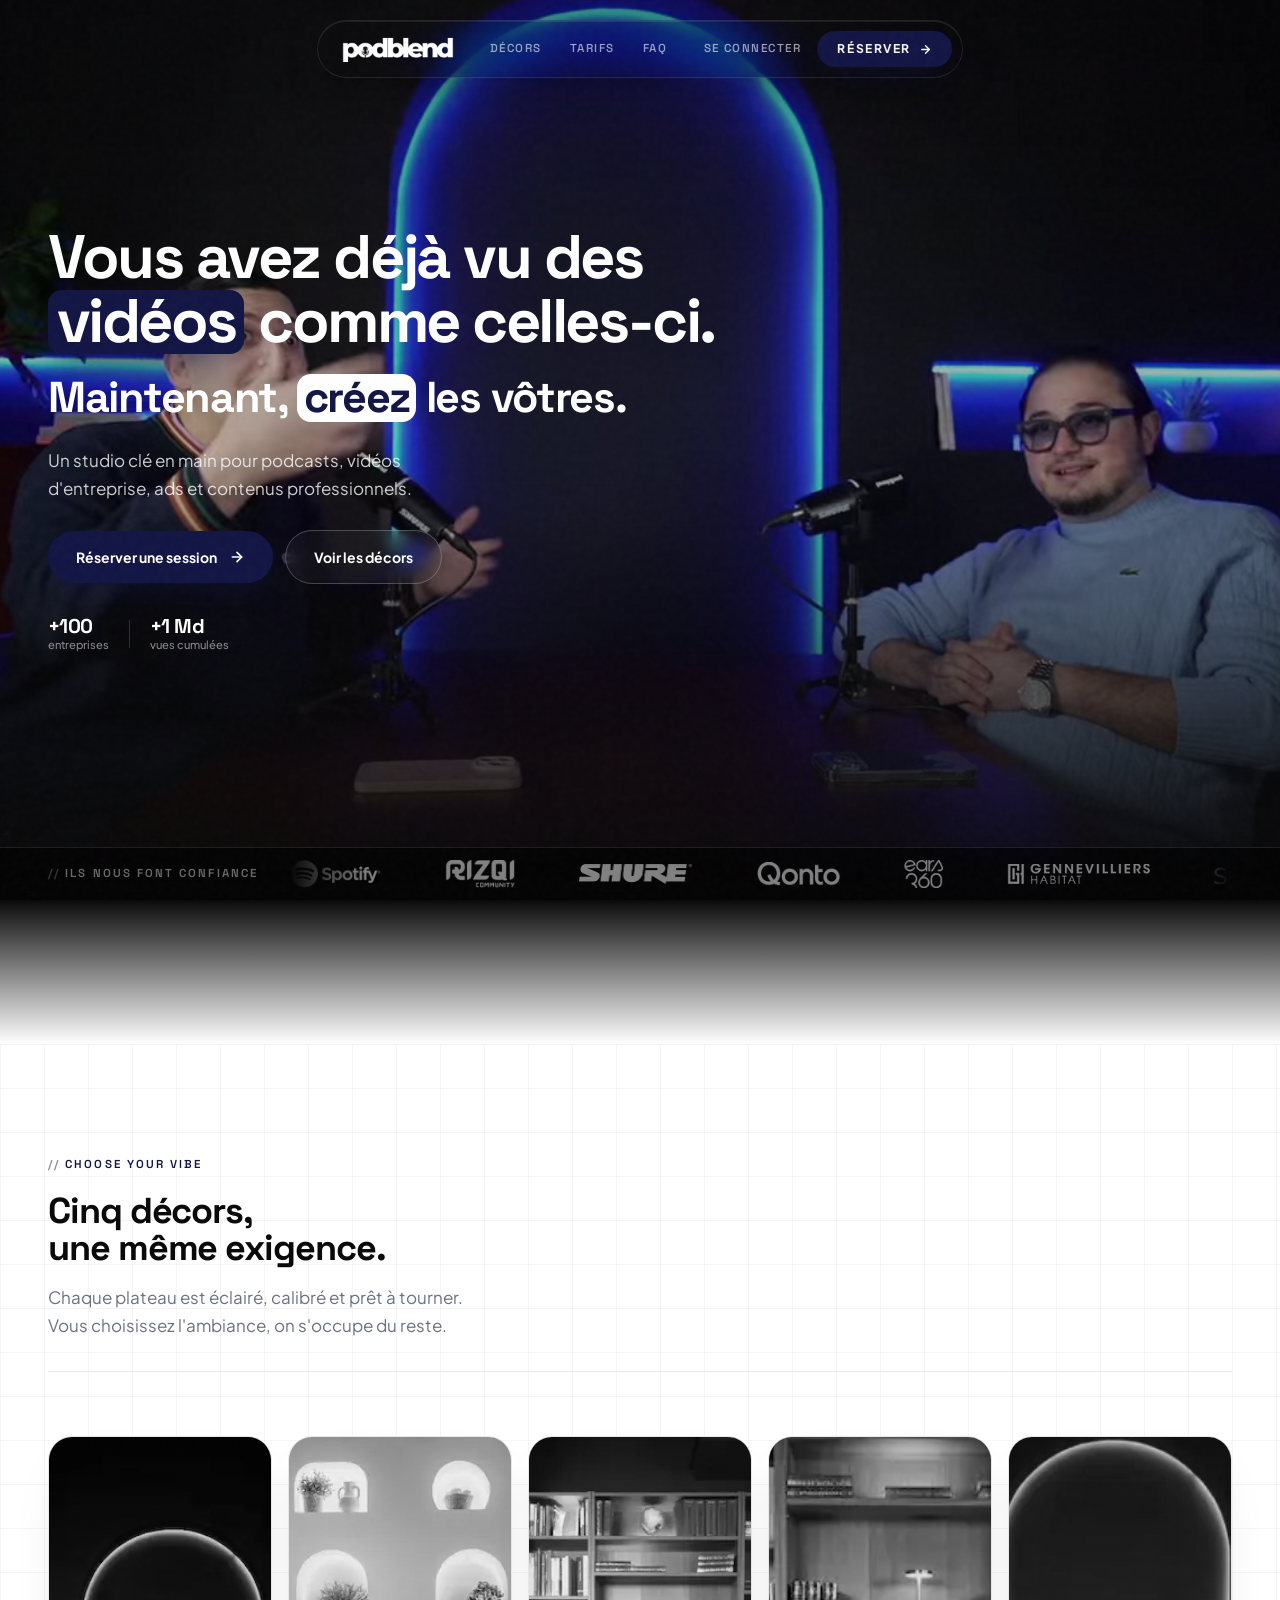
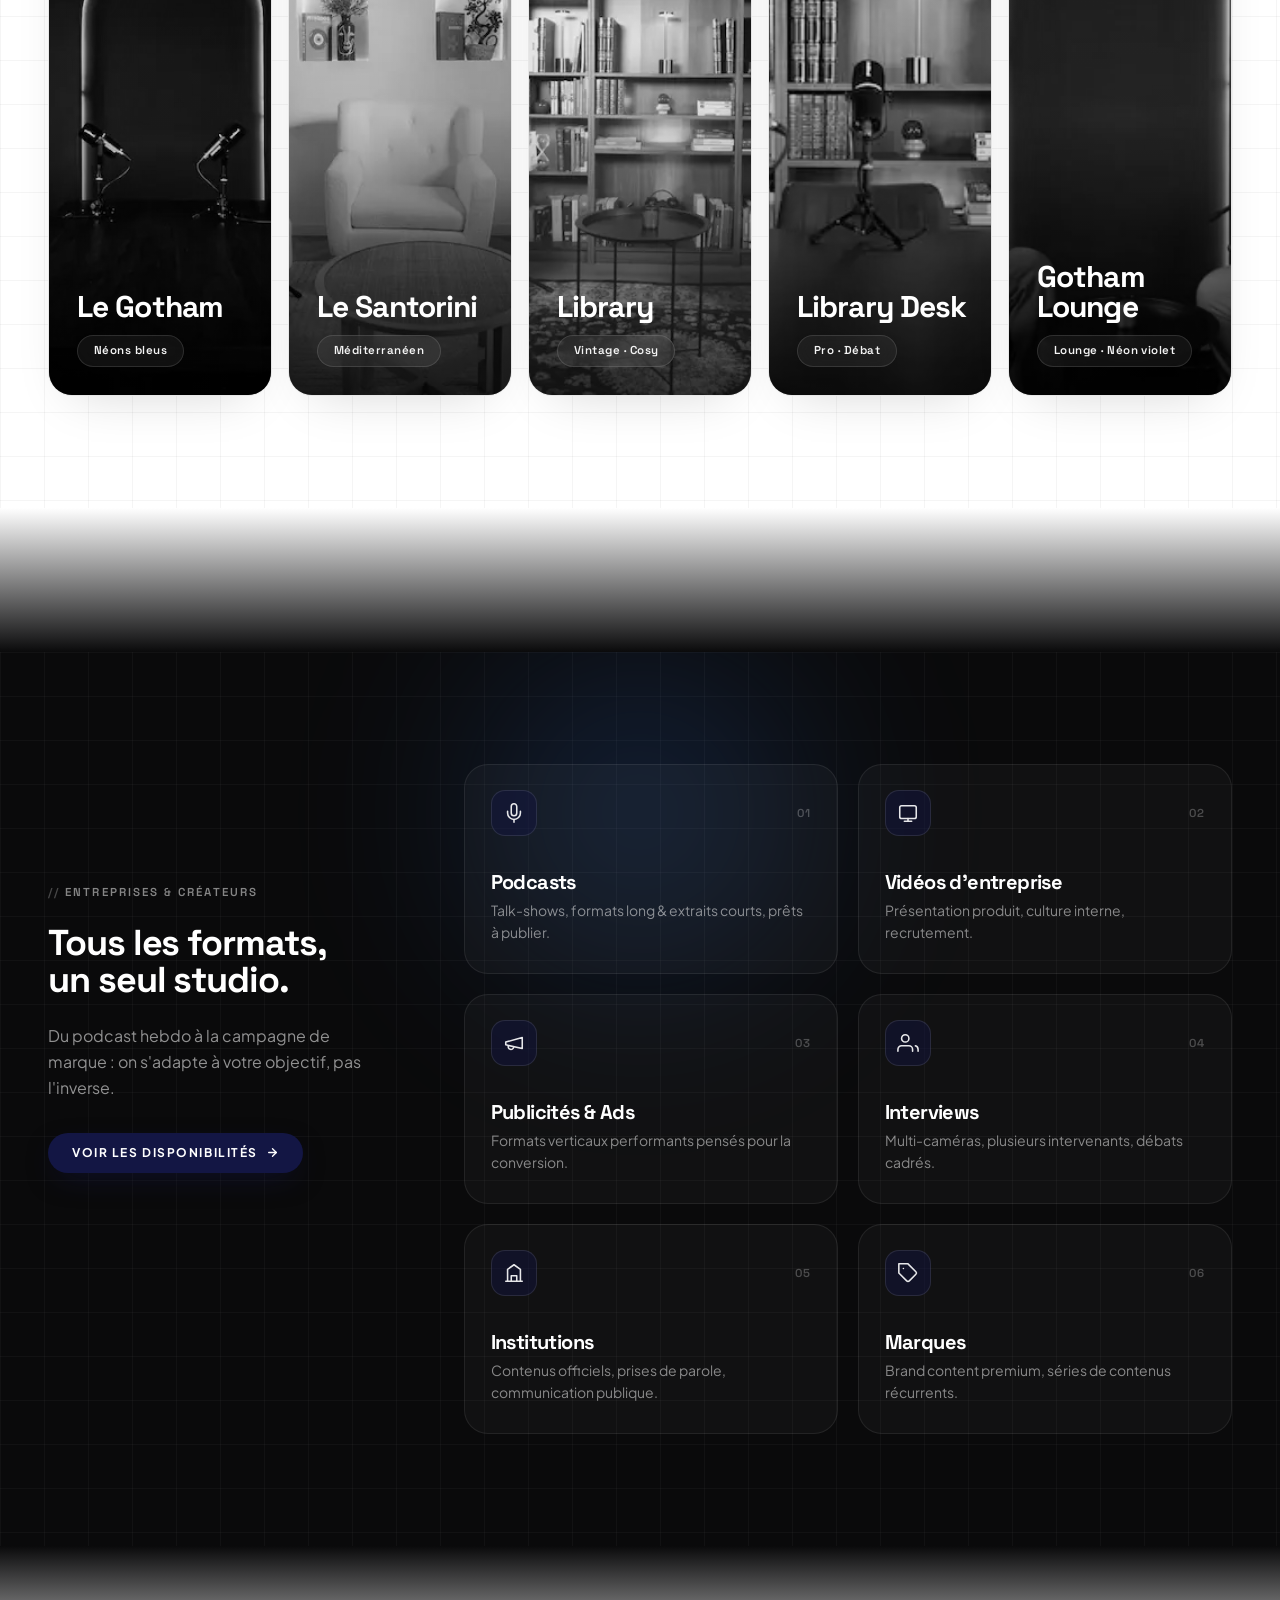
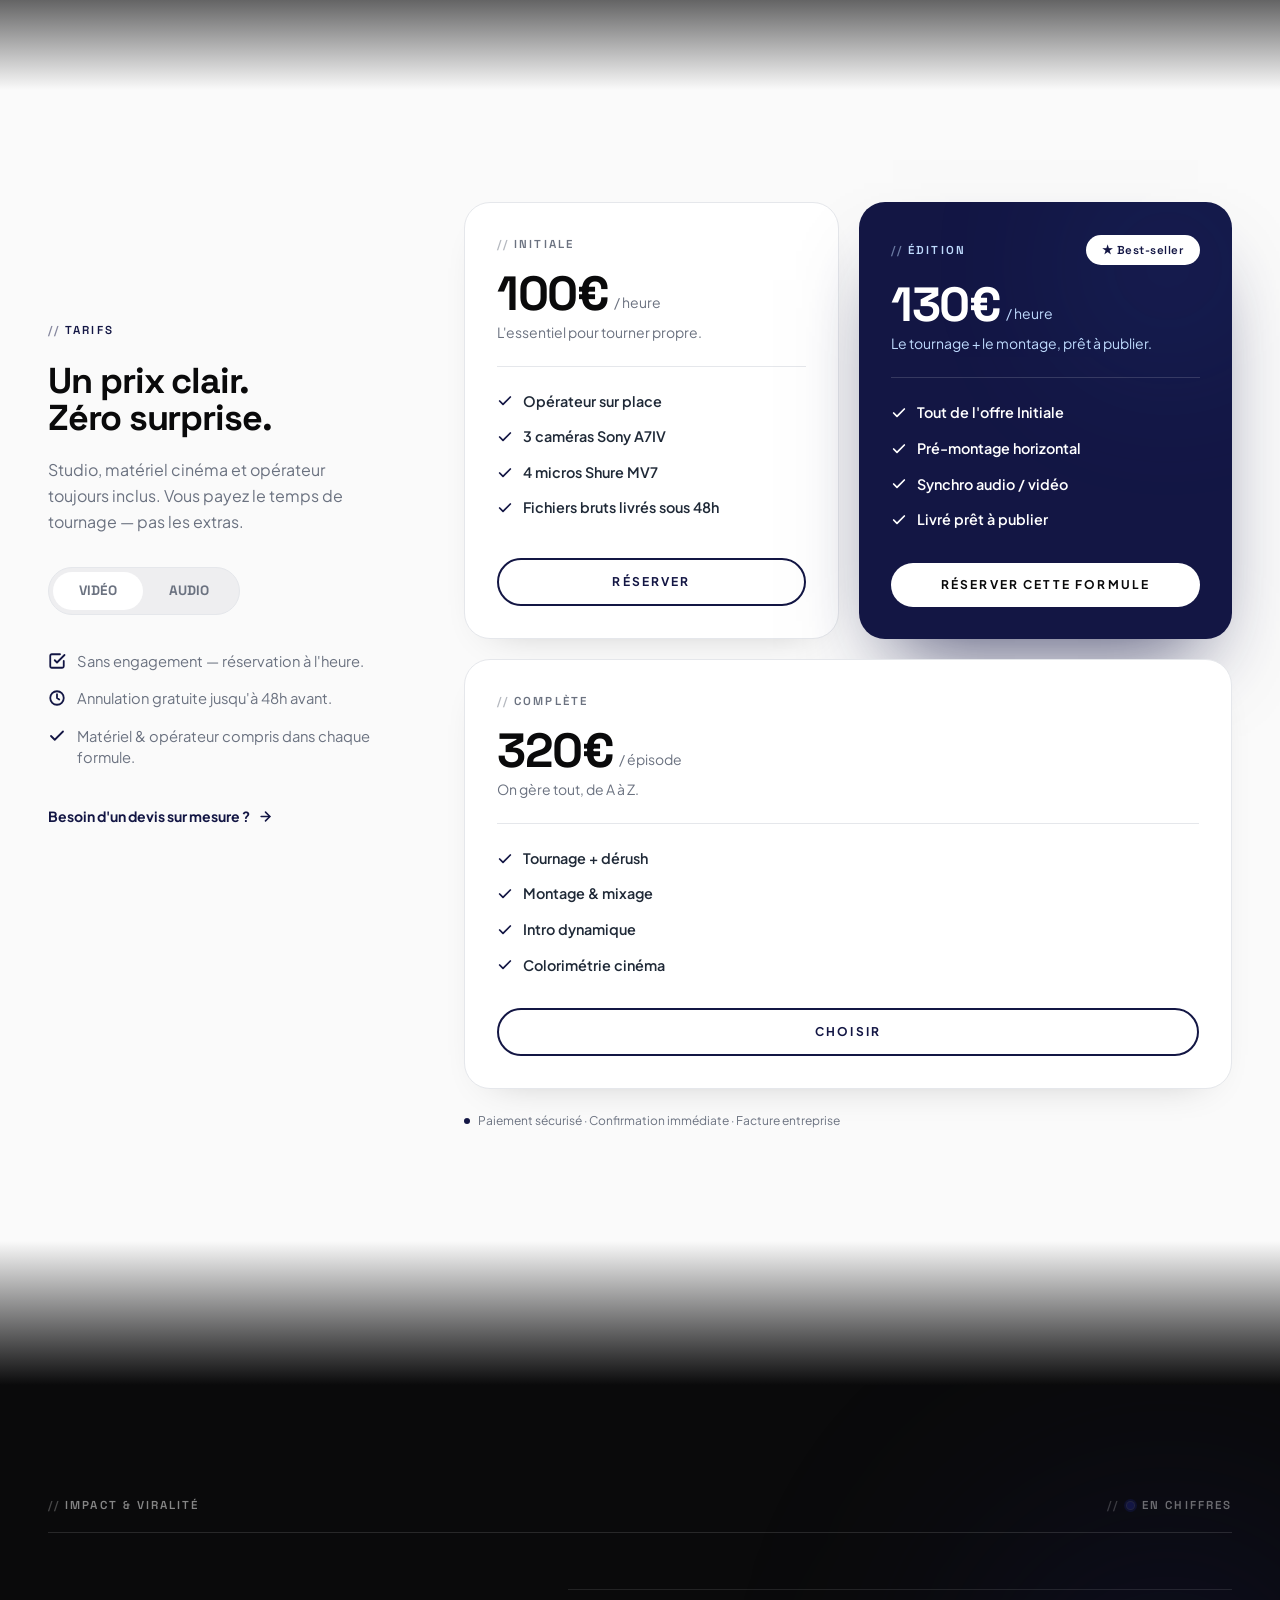
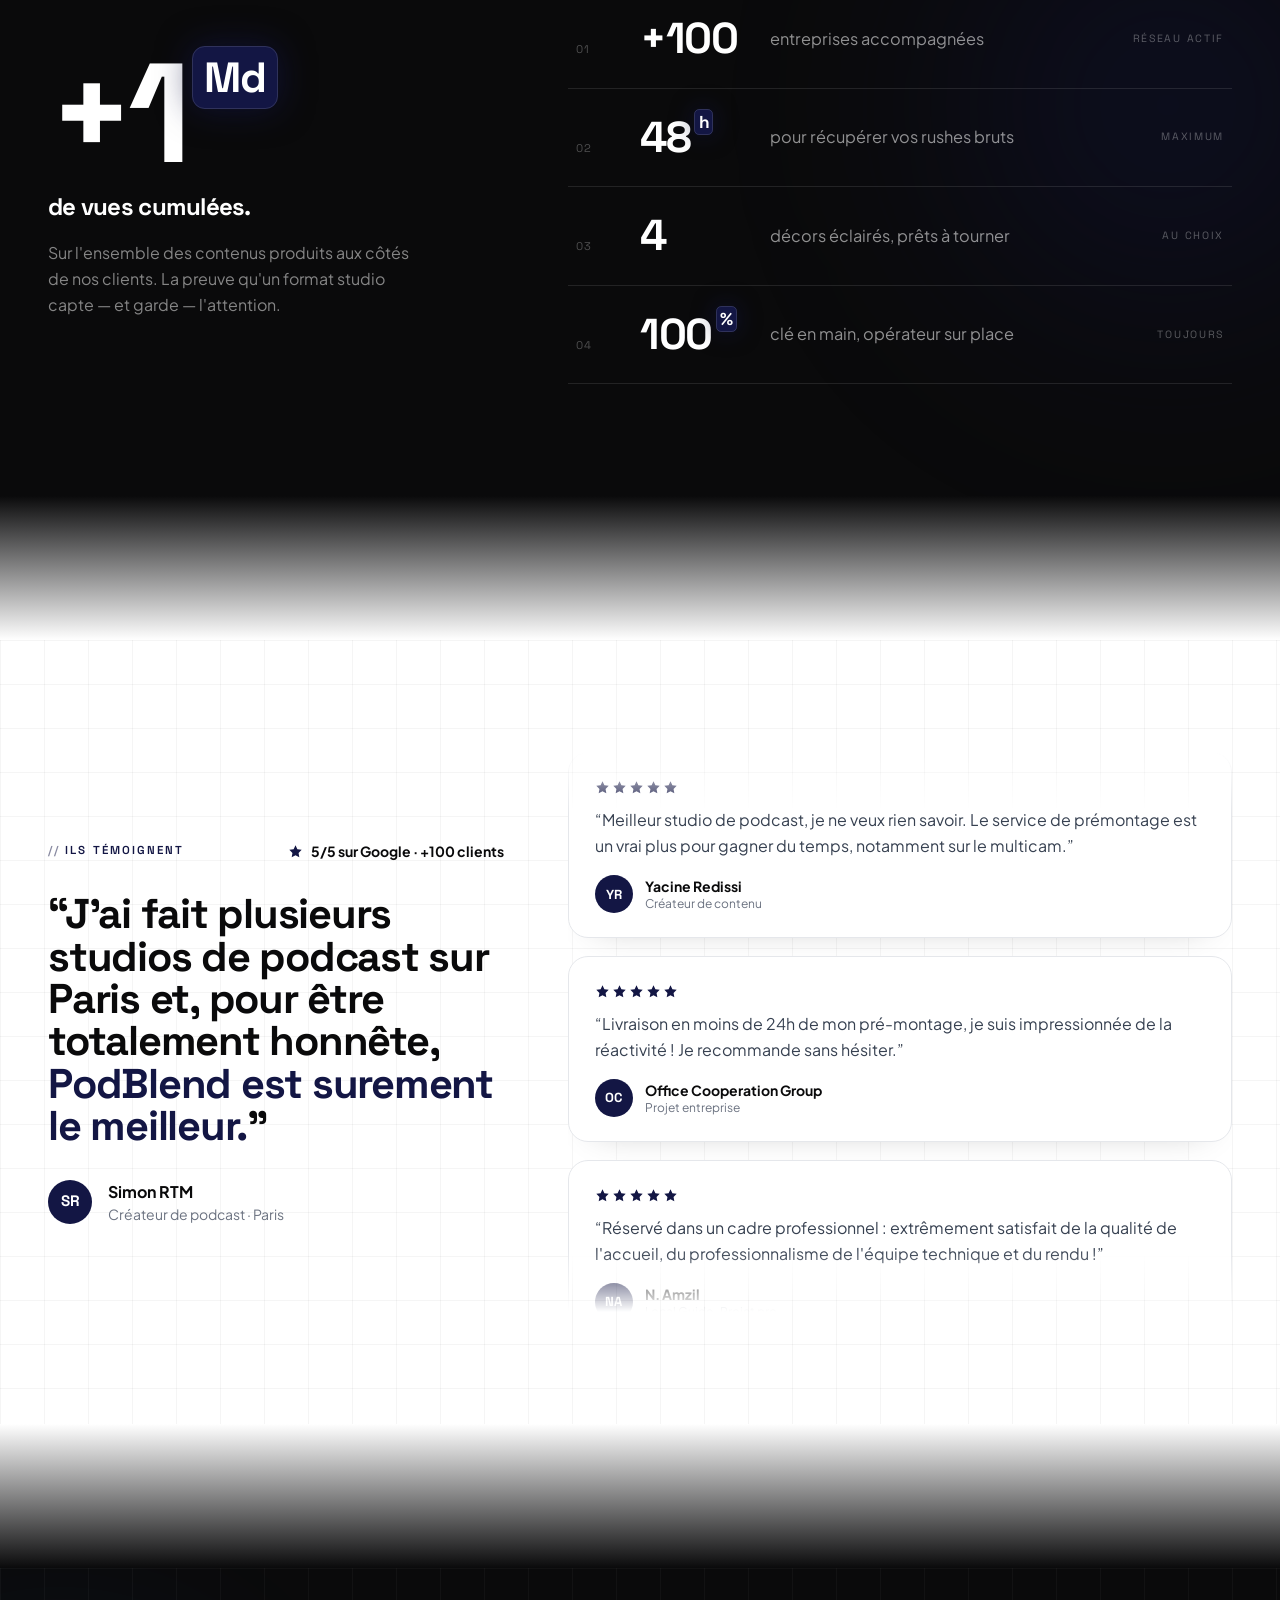
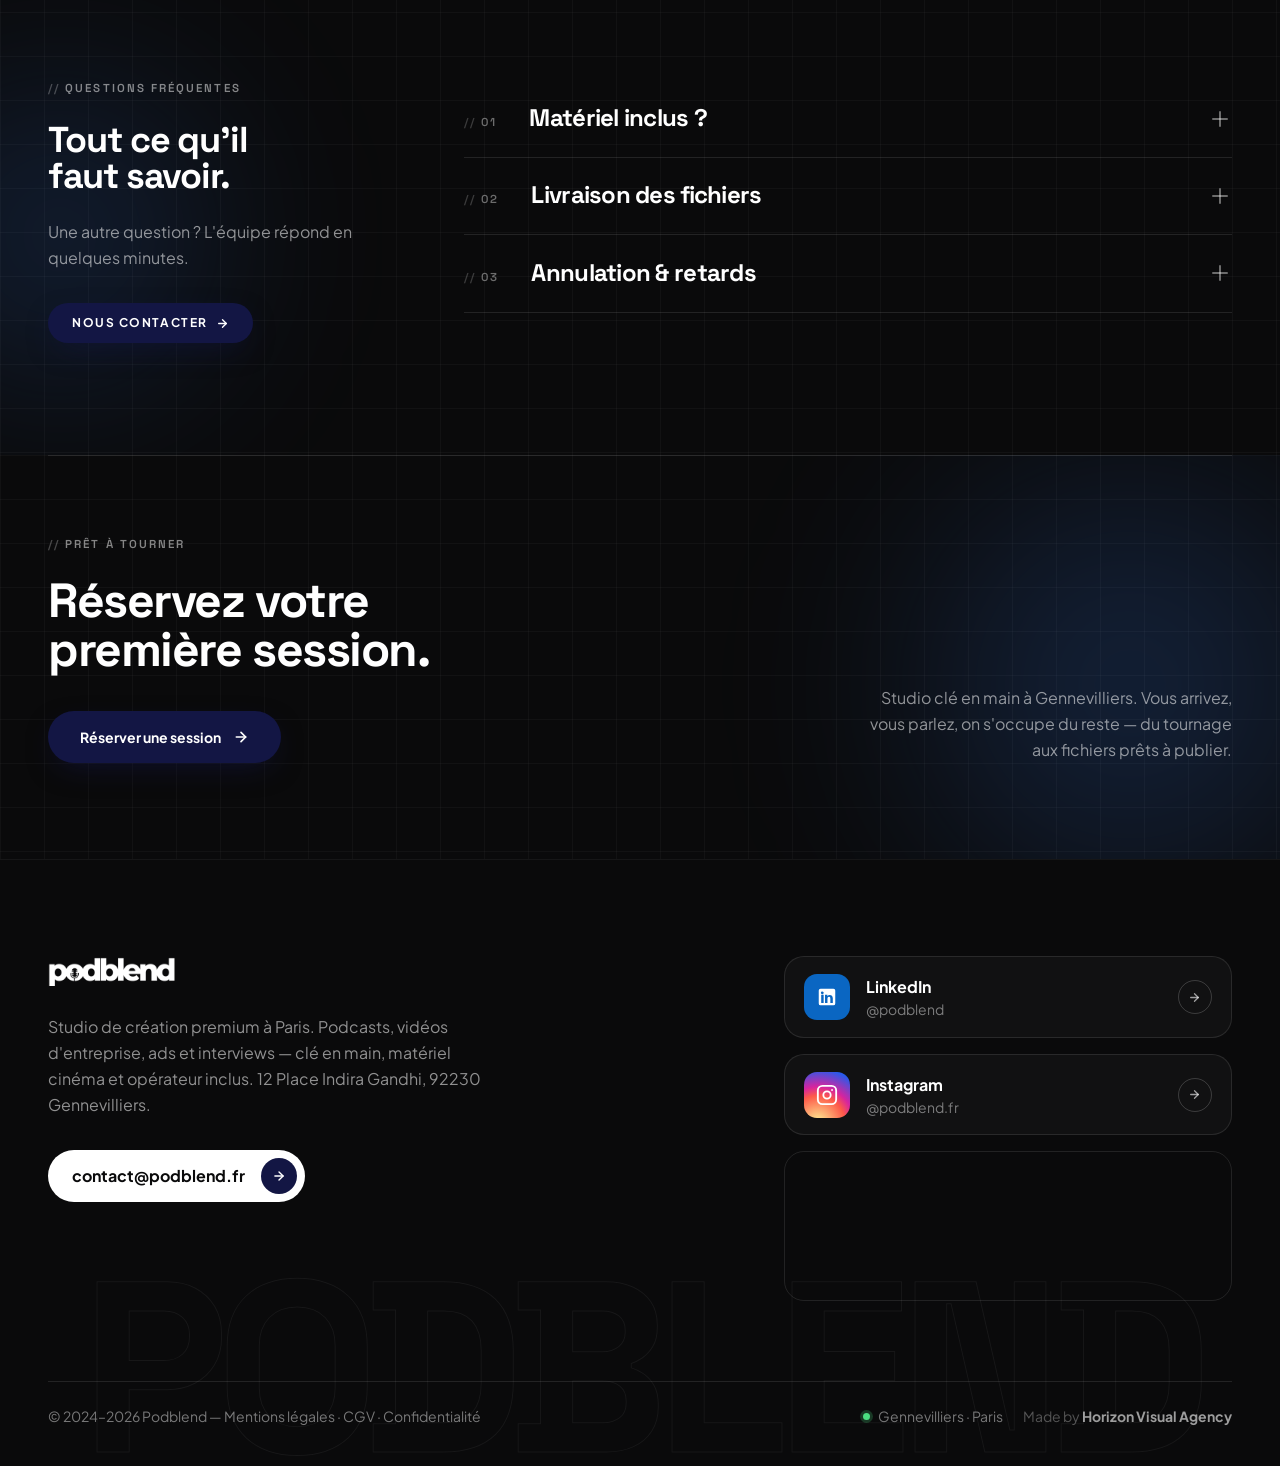
==== commit 12b85335: "Nav/buttons: underline hover on nav links + sliding arrow on CTAs - .nav-link gains an animated unde" ====
--- a/index.html
+++ b/index.html
@@ -87,6 +87,8 @@
         .btn-accent{background:var(--accent); color:#fff; border-radius:999px; font-weight:700;
             transition:all .35s cubic-bezier(.22,1,.36,1); box-shadow:0 10px 30px -10px rgba(19,22,68,.7);}
         .btn-accent:hover{transform:translateY(-2px); box-shadow:0 18px 45px -12px rgba(19,22,68,.85);}
+        .btn-accent svg{transition:transform .35s cubic-bezier(.22,1,.36,1);}
+        .btn-accent:hover svg{transform:translateX(4px);}
         .btn-light{background:#fff; color:var(--ink); border-radius:999px; font-weight:700;
             transition:all .35s cubic-bezier(.22,1,.36,1);}
         .btn-light:hover{transform:translateY(-2px); background:#e9e9ee;}
@@ -167,8 +169,10 @@
             border:1px solid rgba(255,255,255,.10); border-radius:100px;
             box-shadow:0 10px 34px rgba(0,0,0,.32), inset 0 1px 0 rgba(255,255,255,.08); transition:background .4s ease;}
         #navbar.scrolled .nav-pill{background:rgba(10,10,11,.6);}
-        .nav-link{font-family:'Space Grotesk',monospace; text-transform:uppercase; letter-spacing:.13em; font-size:.72rem; font-weight:500; color:rgba(255,255,255,.62); transition:color .3s ease; white-space:nowrap;}
+        .nav-link{font-family:'Space Grotesk',monospace; text-transform:uppercase; letter-spacing:.13em; font-size:.72rem; font-weight:500; color:rgba(255,255,255,.62); transition:color .3s ease; white-space:nowrap; position:relative;}
         .nav-link:hover{color:#fff;}
+        .nav-link::after{content:""; position:absolute; left:0; bottom:-6px; width:100%; height:1.5px; background:currentColor; transform:scaleX(0); transform-origin:right; transition:transform .4s cubic-bezier(.16,1,.3,1);}
+        .nav-link:hover::after{transform:scaleX(1); transform-origin:left;}
         .live-dot{width:7px; height:7px; border-radius:50%; background:var(--accent-bright); box-shadow:0 0 10px var(--accent-bright); animation:pulse 2s ease infinite;}
 
         /* ---------- HERO HVA (dark) ---------- */
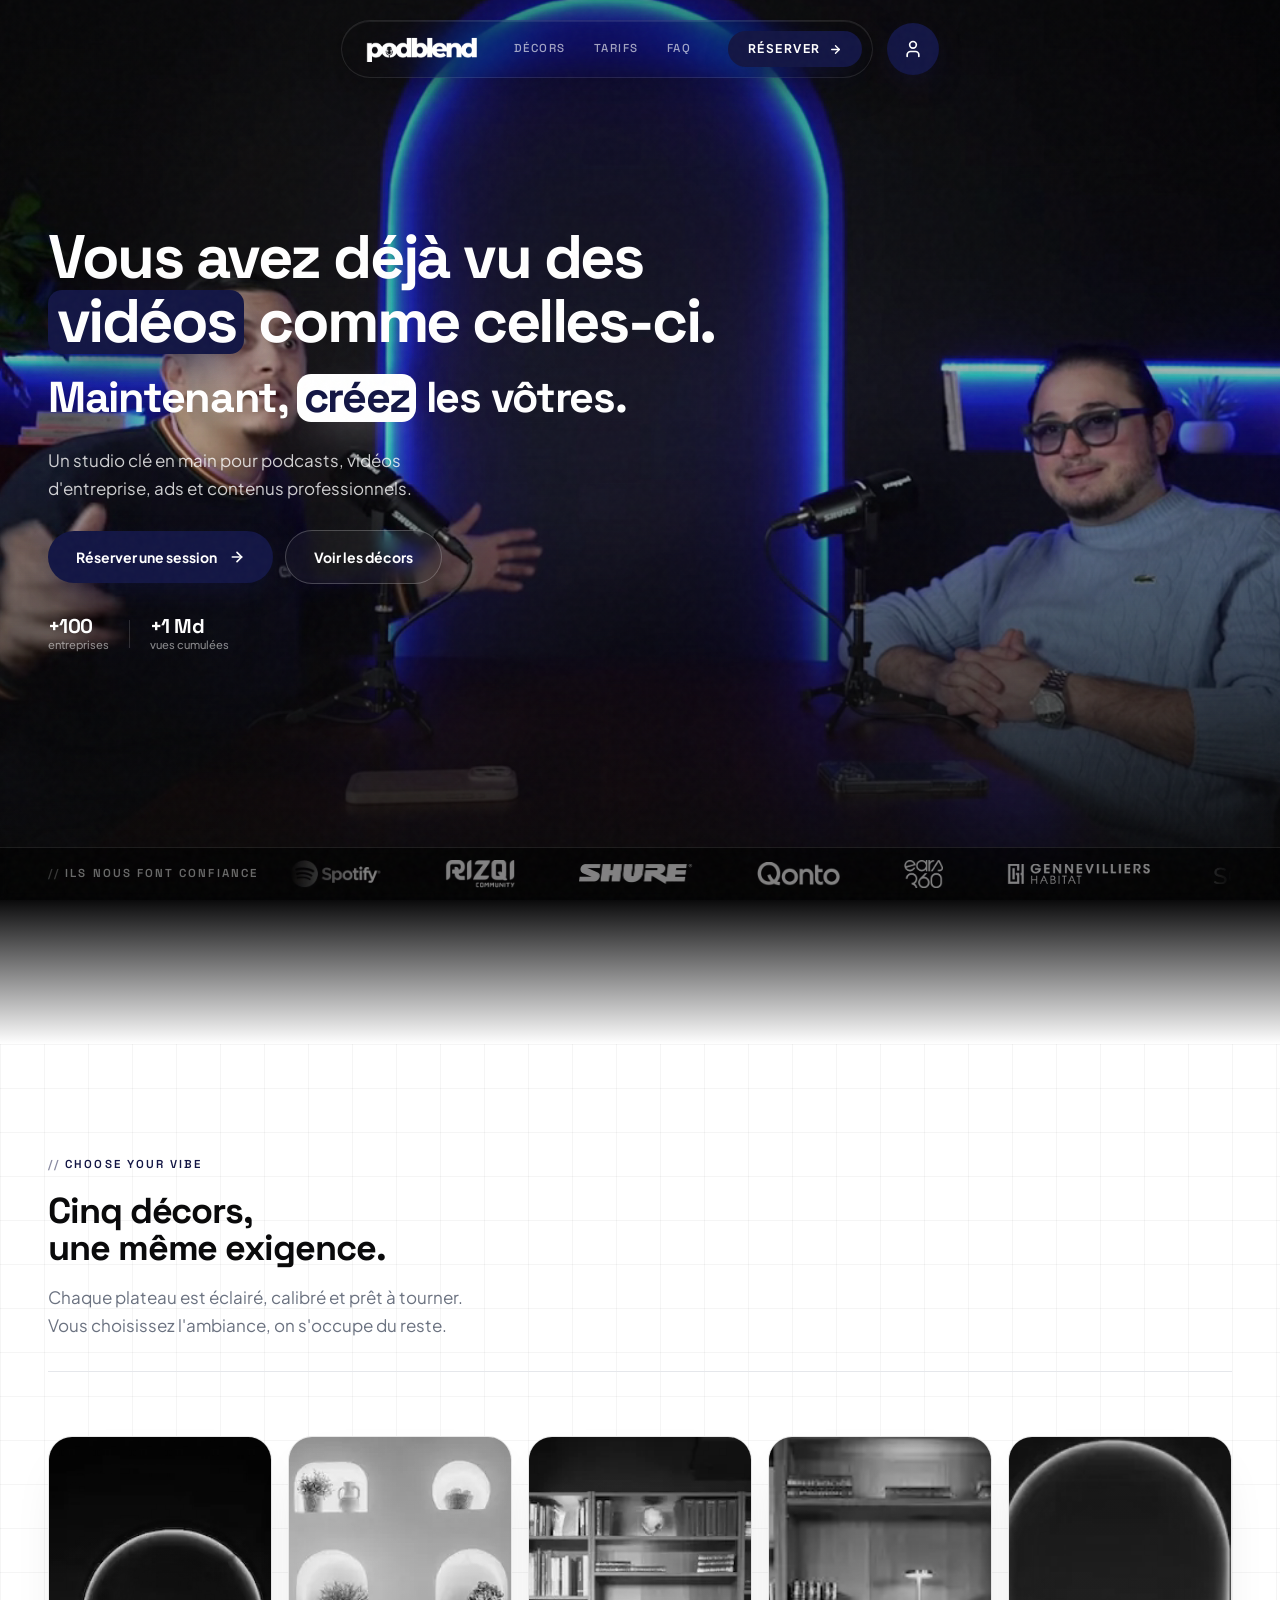
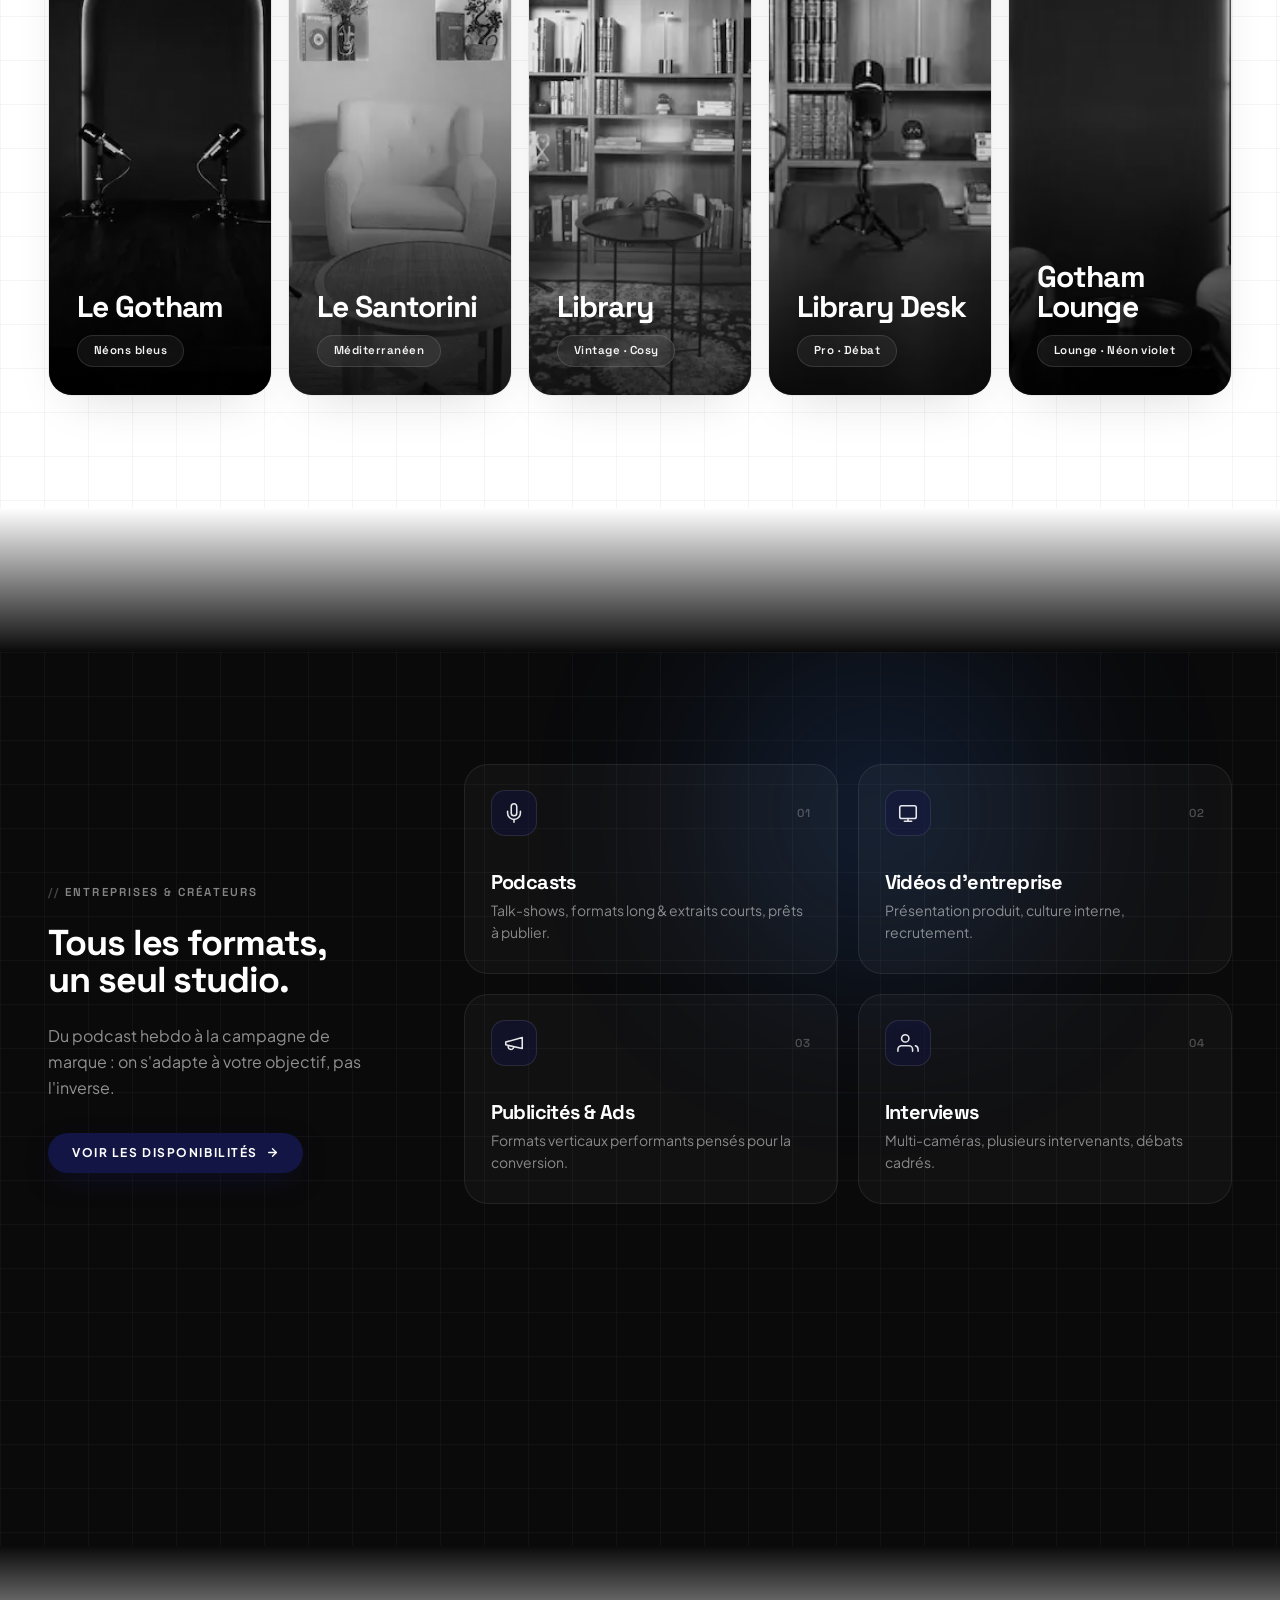
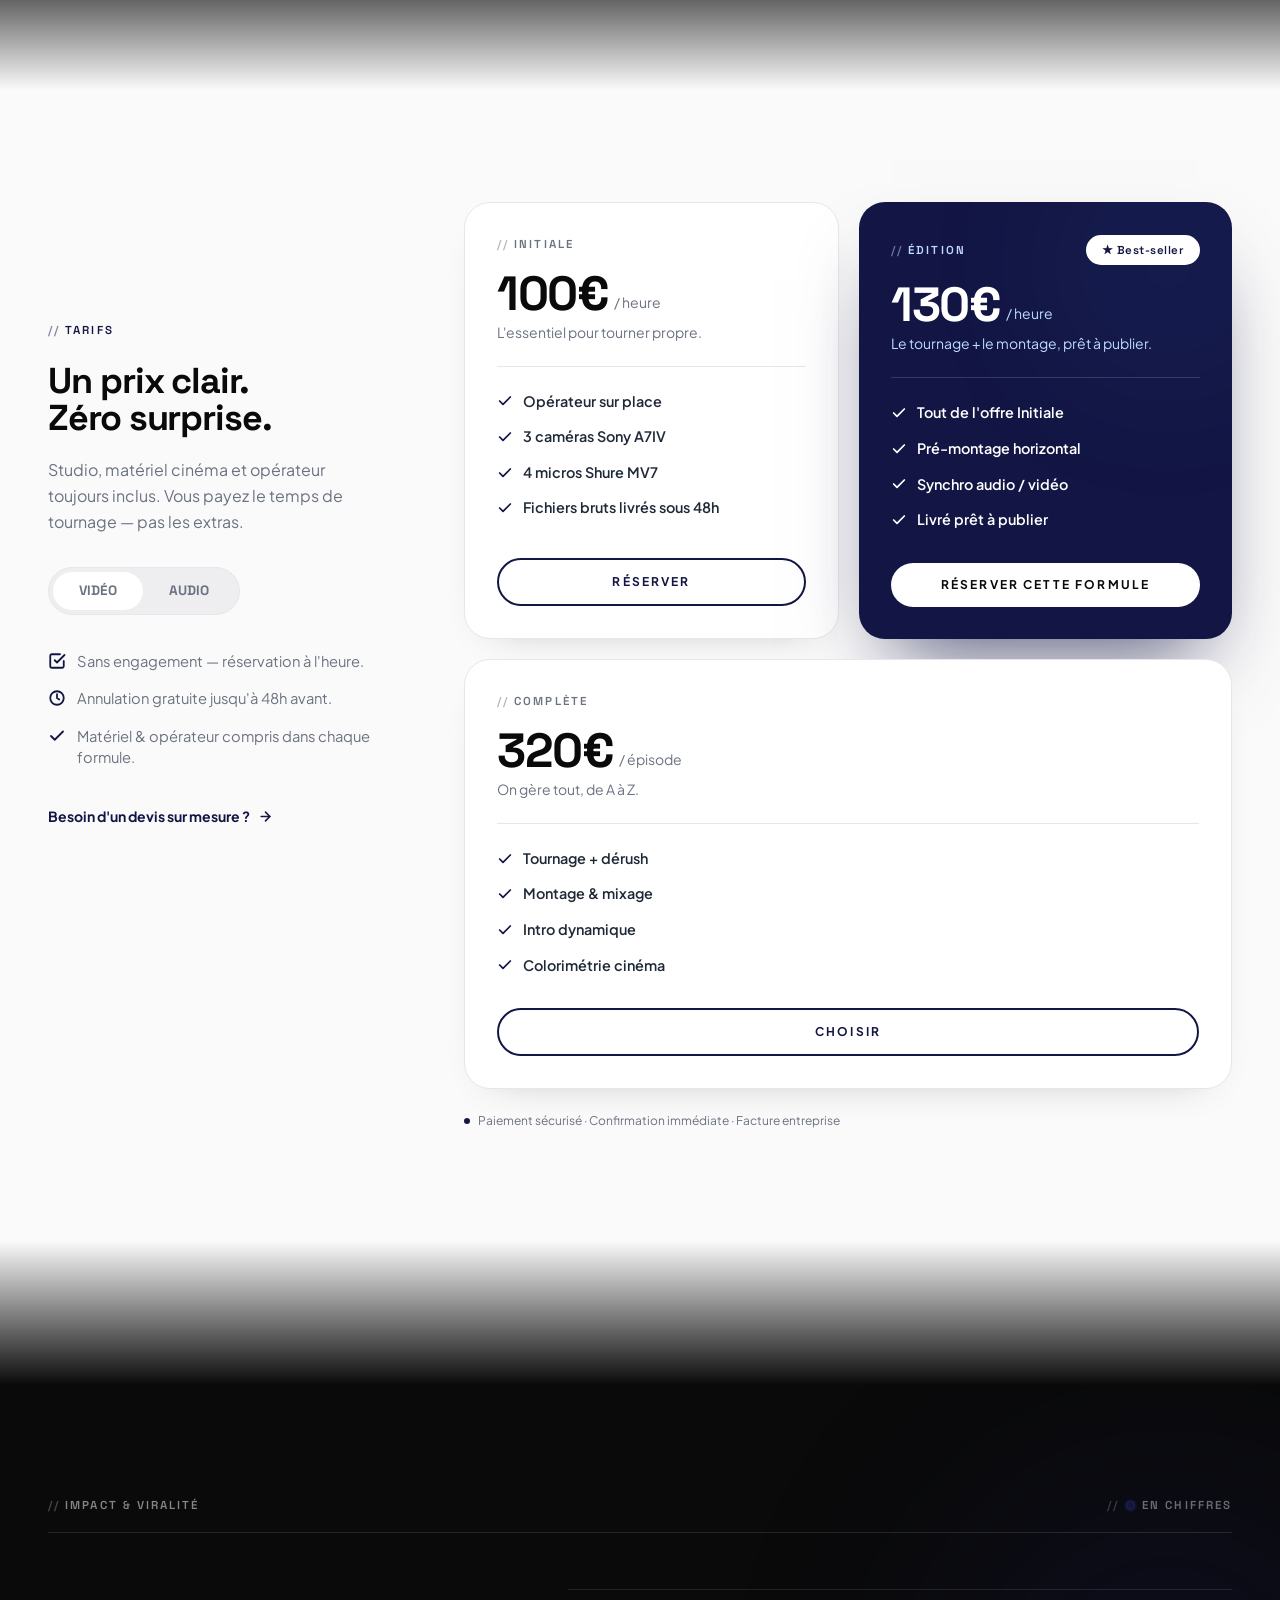
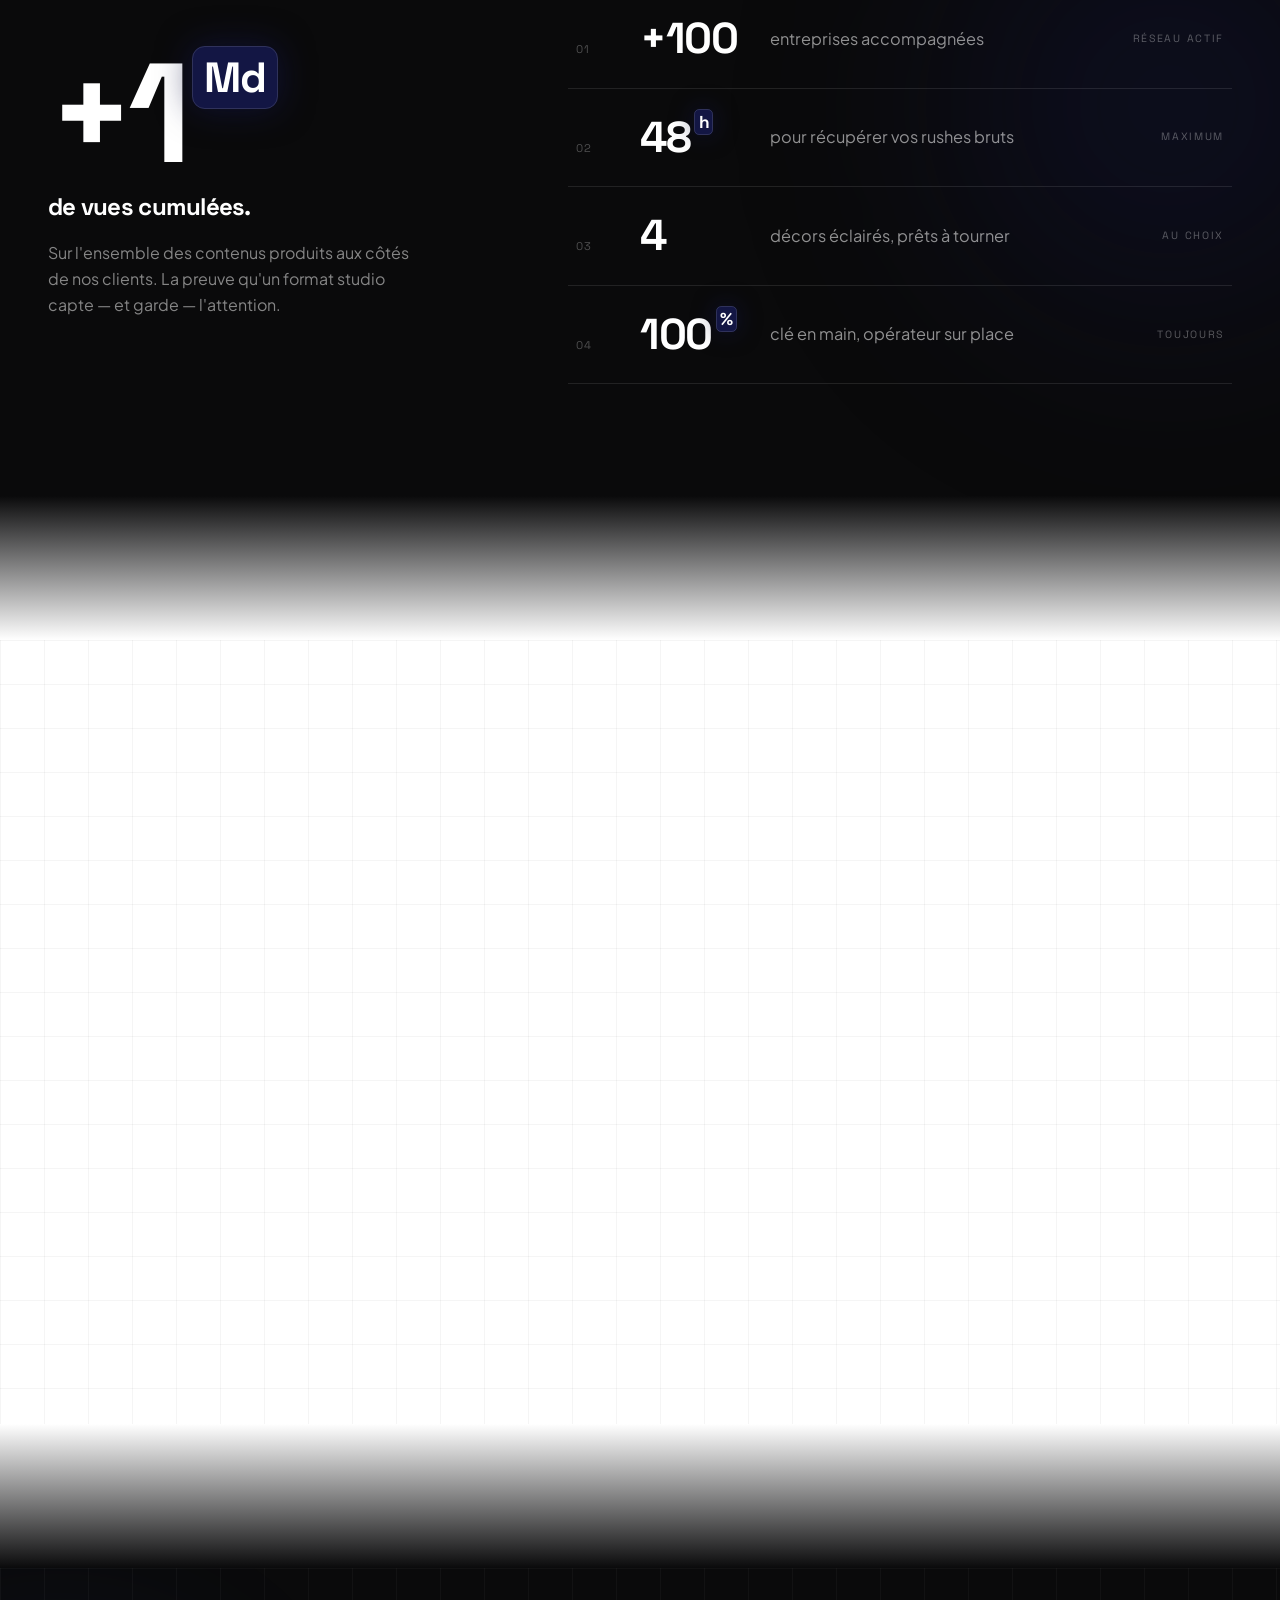
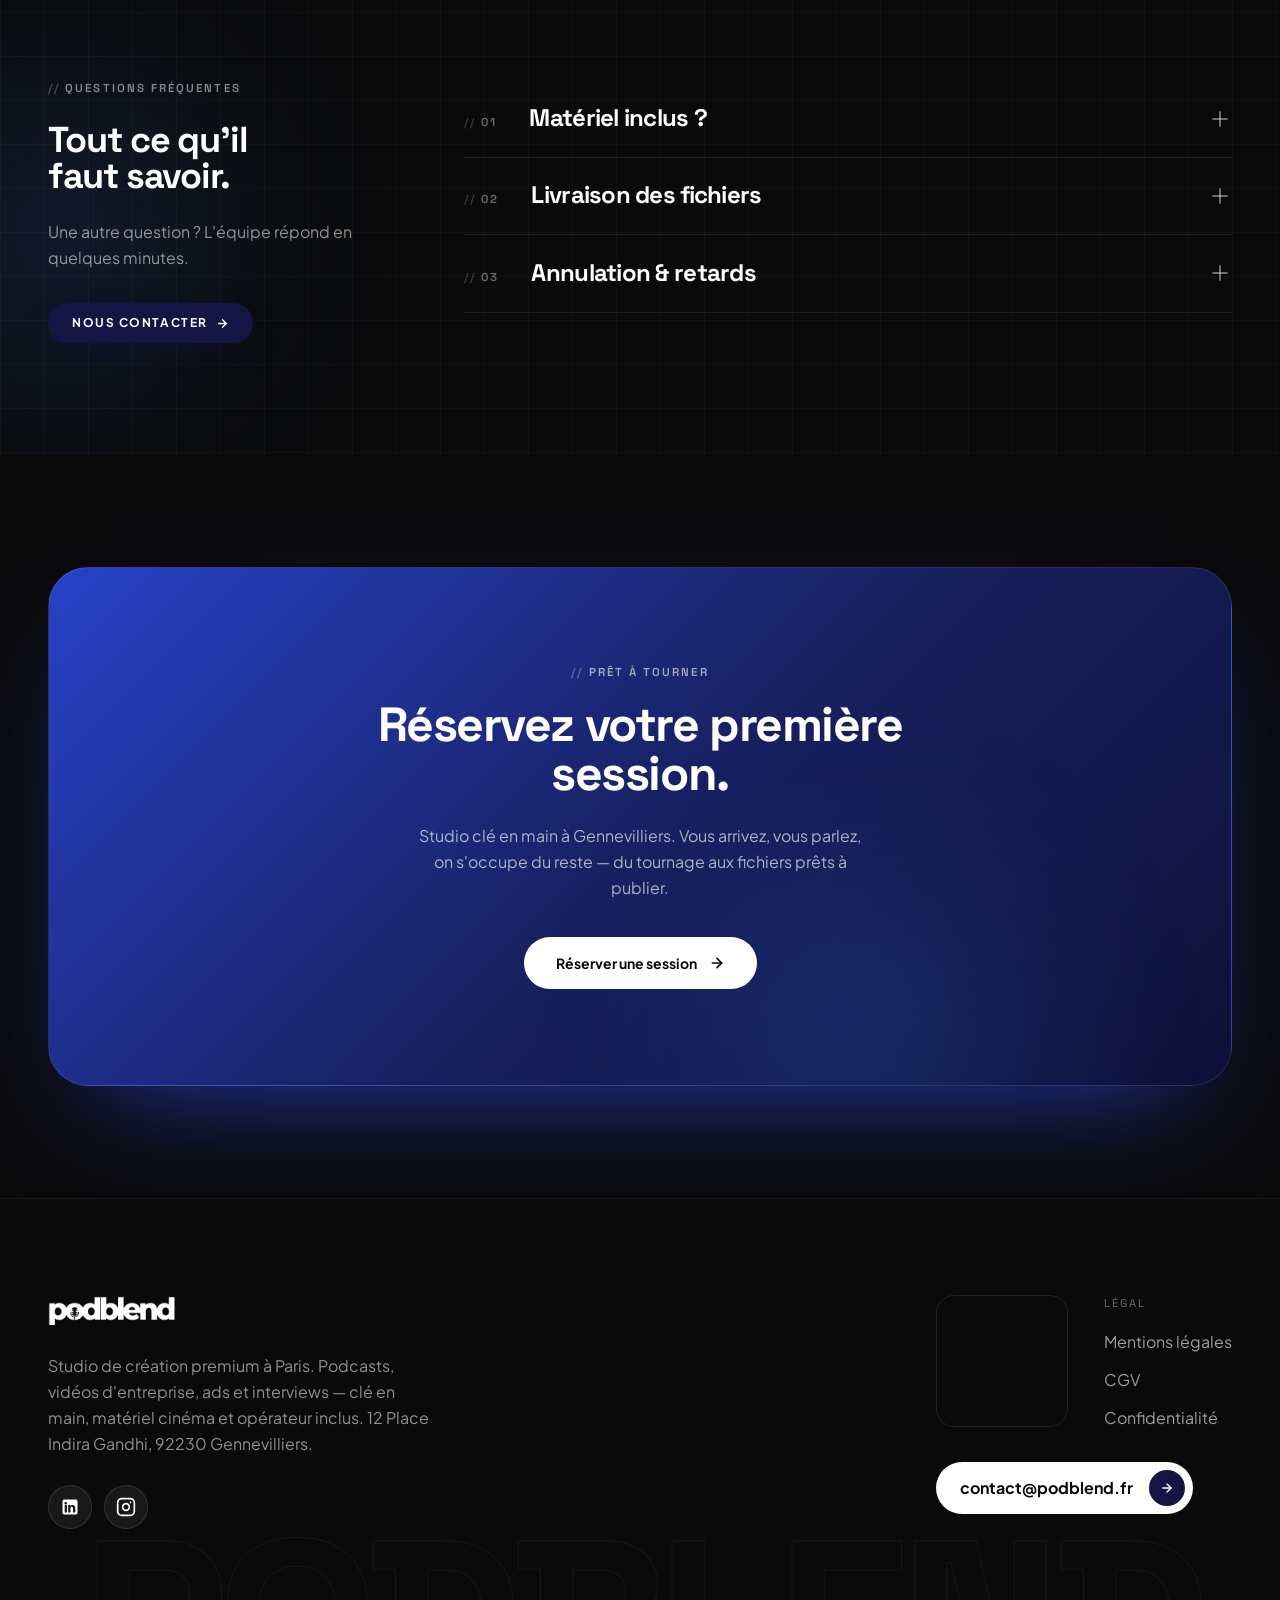
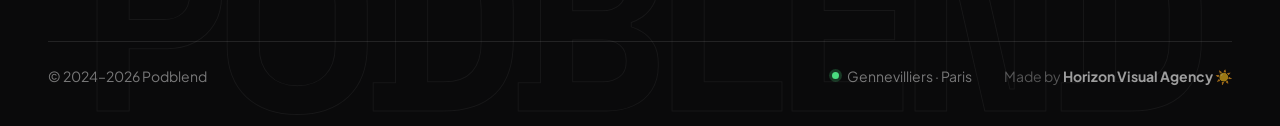
==== commit e4ed58aa: "Footer + nav refonte: layout horizontal, bouton login rond, CTA panel, fix FAQ iOS - Footer: identit" ====
--- a/index.html
+++ b/index.html
@@ -26,8 +26,8 @@
             --line-d:rgba(255,255,255,0.10); --line-l:#E5E7EB;
             --accent:#131644; --accent-bright:#3b82f6;
         }
-        html,body{background:var(--ink);}
-        body{color:var(--txt-d); font-family:'Plus Jakarta Sans',sans-serif; overflow-x:hidden;}
+        html,body{background:var(--ink); overflow-x:clip;}
+        body{color:var(--txt-d); font-family:'Plus Jakarta Sans',sans-serif; overflow-x:clip;}
 
         /* ---------- TYPOGRAPHIE ---------- */
         .display{font-family:'Space Grotesk',monospace; letter-spacing:-0.03em; font-weight:700; line-height:1.02;}
@@ -45,7 +45,7 @@
         .world-soft{background:var(--paper-soft); color:var(--txt-l); position:relative;}
 
         /* Halos / glows (monde noir uniquement) */
-        .glow{position:absolute; border-radius:9999px; filter:blur(90px); pointer-events:none; opacity:0.5;}
+        .glow{position:absolute; border-radius:9999px; filter:blur(90px); pointer-events:none; opacity:0.5; transform:translateZ(0); will-change:transform;}
         .glow-accent{background:radial-gradient(circle, rgba(59,130,246,0.5), transparent 70%);}
         /* Allègements mobile : moins de repaint (fluidité FAQ, scroll) */
         @media(max-width:768px){
@@ -89,6 +89,10 @@
         .btn-accent:hover{transform:translateY(-2px); box-shadow:0 18px 45px -12px rgba(19,22,68,.85);}
         .btn-accent svg{transition:transform .35s cubic-bezier(.22,1,.36,1);}
         .btn-accent:hover svg{transform:translateX(4px);}
+        /* CTA final — panneau accent (distinct de la FAQ) */
+        .cta-panel{background:linear-gradient(135deg,#2742c9 0%,#18205f 52%,#0d1138 100%); border:1px solid rgba(255,255,255,.10); box-shadow:0 50px 110px -50px rgba(39,66,201,.85);}
+        .cta-panel-btn{background:#fff; color:var(--ink); border-radius:999px; font-weight:700; transition:transform .35s cubic-bezier(.22,1,.36,1), box-shadow .35s ease;}
+        .cta-panel-btn:hover{transform:translateY(-2px); box-shadow:0 20px 44px -16px rgba(0,0,0,.55);}
         .btn-light{background:#fff; color:var(--ink); border-radius:999px; font-weight:700;
             transition:all .35s cubic-bezier(.22,1,.36,1);}
         .btn-light:hover{transform:translateY(-2px); background:#e9e9ee;}
@@ -108,9 +112,9 @@
         /* FAQ */
         .faq-item{border-bottom:1px solid var(--line-l);}
         .faq-trigger{cursor:pointer; padding:1.6rem 0; width:100%; display:flex; justify-content:space-between; align-items:center; gap:1rem;}
-        .faq-content{display:grid; grid-template-rows:0fr; opacity:0; overflow:hidden; transition:grid-template-rows .38s cubic-bezier(.4,0,.2,1), opacity .28s ease;}
-        .faq-content > *{min-height:0; overflow:hidden;}
-        .faq-item.active .faq-content{grid-template-rows:1fr; opacity:1;}
+        .faq-content{max-height:0; opacity:0; overflow:hidden; transition:max-height .42s cubic-bezier(.4,0,.2,1), opacity .3s ease;}
+        .faq-content > *{padding-bottom:0; transition:padding-bottom .42s cubic-bezier(.4,0,.2,1);}
+        .faq-item.active .faq-content{max-height:520px; opacity:1;}
         .faq-item.active .faq-content > *{padding-bottom:1.6rem;}
         .faq-icon svg{transition:transform .4s cubic-bezier(.4,0,.2,1);}
         .faq-item.active .faq-icon svg{transform:rotate(45deg);}
@@ -227,10 +231,23 @@
         .social-card-arrow{margin-left:auto; width:34px; height:34px; border-radius:50%; border:1px solid rgba(255,255,255,.18);
             display:inline-flex; align-items:center; justify-content:center; color:rgba(255,255,255,.6); transition:all .35s ease;}
         .social-card:hover .social-card-arrow{background:var(--accent); border-color:var(--accent); color:#fff; transform:rotate(-45deg);}
-        .footer-map-card{border-radius:20px; overflow:hidden; border:1px solid rgba(255,255,255,.10); height:150px;
+        .footer-map-card{width:132px; height:132px; border-radius:18px; overflow:hidden; border:1px solid rgba(255,255,255,.10);
             filter:grayscale(.45); transition:filter .5s ease, border-color .5s ease;}
         .footer-map-card:hover{filter:grayscale(0); border-color:rgba(255,255,255,.2);}
         .footer-map-card iframe{width:100%; height:100%; border:0; display:block;}
+        .footer-circle{width:44px; height:44px; border-radius:50%; display:inline-flex; align-items:center; justify-content:center; color:#fff; background:rgba(255,255,255,.06); border:1px solid rgba(255,255,255,.12); transition:transform .35s ease, background .35s ease, border-color .35s ease, box-shadow .35s ease;}
+        .footer-circle:hover{transform:translateY(-3px);}
+        .footer-circle.linkedin:hover{background:#0A66C2; border-color:transparent; box-shadow:0 10px 22px -8px rgba(10,102,194,.6);}
+        .footer-circle.instagram:hover{background:linear-gradient(135deg,#833ab4,#fd1d1d,#fcb045); border-color:transparent; box-shadow:0 10px 22px -8px rgba(253,29,29,.5);}
+        .footer-legal{display:flex; flex-direction:column; align-items:flex-start; gap:14px;}
+        .footer-col-title{font-family:'Space Grotesk',monospace; text-transform:uppercase; letter-spacing:.18em; font-size:.7rem; color:rgba(255,255,255,.4); margin-bottom:4px;}
+        .footer-legal a{position:relative; color:rgba(255,255,255,.6); transition:color .3s ease;}
+        .footer-legal a::after{content:""; position:absolute; left:0; bottom:-4px; width:100%; height:1.5px; background:currentColor; transform:scaleX(0); transform-origin:right; transition:transform .4s cubic-bezier(.16,1,.3,1);}
+        .footer-legal a:hover{color:#fff;}
+        .footer-legal a:hover::after{transform:scaleX(1); transform-origin:left;}
+        .footer-link{position:relative;}
+        .footer-link::after{content:""; position:absolute; left:0; bottom:-3px; width:100%; height:1.5px; background:currentColor; transform:scaleX(0); transform-origin:right; transition:transform .4s cubic-bezier(.16,1,.3,1);}
+        .footer-link:hover::after{transform:scaleX(1); transform-origin:left;}
 
         /* ---------- IMPACT — registre éditorial ---------- */
         .impact-meta{display:flex; align-items:center; justify-content:space-between; border-bottom:1px solid rgba(255,255,255,.12); padding-bottom:1.1rem; margin-bottom:3.5rem;}
@@ -306,8 +323,9 @@
 <div class="noise"></div>
 
 <!-- ============ NAV ============ -->
-<nav id="navbar" class="fixed top-4 md:top-5 left-1/2 -translate-x-1/2 z-50 text-white w-[calc(100%-1.25rem)] md:w-auto">
-    <div class="nav-pill flex items-center justify-between gap-3 md:gap-7 pl-4 md:pl-6 pr-2 md:pr-2.5 py-2 md:py-2.5">
+<nav id="navbar" class="fixed top-4 md:top-5 inset-x-0 z-50 text-white flex justify-center px-2.5 pointer-events-none">
+  <div class="flex items-center gap-2 md:gap-3.5 max-w-full pointer-events-auto">
+    <div class="nav-pill flex items-center gap-3 md:gap-7 pl-4 md:pl-6 pr-2 md:pr-2.5 py-2 md:py-2.5">
         <a href="#hero" class="block w-24 md:w-28 hover:opacity-80 transition shrink-0">
             <img src="votre-logo.webp" alt="Podblend" class="w-full h-auto" width="112" height="32" fetchpriority="high">
         </a>
@@ -317,13 +335,16 @@
             <a href="#faq" class="nav-link">FAQ</a>
         </div>
         <div class="flex items-center gap-3 md:gap-4 shrink-0">
-            <a href="https://podblend.podyx.com/login" target="_blank" rel="noopener noreferrer" class="nav-link max-[374px]:hidden">Se connecter</a>
             <a href="https://podblend.podyx.com/time-slots" target="_blank" rel="noopener noreferrer" class="btn-accent inline-flex items-center gap-2 px-4 md:px-5 py-2.5 text-xs uppercase tracking-[0.13em]">
                 Réserver
                 <svg xmlns="http://www.w3.org/2000/svg" width="13" height="13" viewBox="0 0 24 24" fill="none" stroke="currentColor" stroke-width="2.5" stroke-linecap="round" stroke-linejoin="round"><path d="M5 12h14"/><path d="m12 5 7 7-7 7"/></svg>
             </a>
         </div>
     </div>
+    <a href="https://podblend.podyx.com/login" target="_blank" rel="noopener noreferrer" aria-label="Se connecter" title="Se connecter" class="login-btn btn-accent shrink-0 w-10 h-10 md:w-[52px] md:h-[52px] rounded-full flex items-center justify-center">
+        <svg xmlns="http://www.w3.org/2000/svg" width="20" height="20" viewBox="0 0 24 24" fill="none" stroke="currentColor" stroke-width="2" stroke-linecap="round" stroke-linejoin="round"><path d="M19 21v-2a4 4 0 0 0-4-4H9a4 4 0 0 0-4 4v2"/><circle cx="12" cy="7" r="4"/></svg>
+    </a>
+  </div>
 </nav>
 
 <!-- ============ 1 · HERO (NOIR) ============ -->
@@ -802,25 +823,21 @@
     </div>
 </section>
 
-<!-- ============ 8 · CTA FINAL (NOIR — éditorial, miroir du hero) ============ -->
-<section class="world-dark grid-dark pb-24 overflow-hidden relative">
-    <div class="glow glow-accent w-[620px] h-[620px] -right-40 -top-20 opacity-35"></div>
+<!-- ============ 8 · CTA FINAL (panneau accent — distinct de la FAQ) ============ -->
+<section class="world-dark py-20 md:py-28 overflow-hidden relative">
     <div class="relative z-10 max-w-container mx-auto px-6 md:px-12">
-      <div class="border-t border-white/10 pt-16 md:pt-20">
-        <div class="grid grid-cols-1 lg:grid-cols-12 gap-x-16 gap-y-10 items-end">
-            <div class="lg:col-span-7" data-reveal>
-                <span class="label text-white/50 mb-6 block">Prêt à tourner</span>
-                <h2 class="display text-4xl md:text-5xl text-white leading-[1.02] mb-9">Réservez votre<br>première session.</h2>
-                <a href="https://podblend.podyx.com/time-slots" target="_blank" rel="noopener noreferrer" class="btn-accent group inline-flex items-center gap-3 px-8 py-4 text-sm">
+        <div class="cta-panel rounded-[28px] md:rounded-[40px] px-6 py-14 sm:px-10 md:px-12 md:py-24 text-center relative overflow-hidden" data-reveal>
+            <div class="glow glow-accent w-[460px] h-[460px] left-1/2 -translate-x-1/2 -bottom-48 opacity-45"></div>
+            <div class="relative z-10 flex flex-col items-center">
+                <span class="label text-white/60 mb-5 block">Prêt à tourner</span>
+                <h2 class="display text-[1.9rem] sm:text-4xl md:text-5xl text-white leading-[1.08] mb-6 max-w-2xl">Réservez votre première session.</h2>
+                <p class="text-white/65 leading-relaxed max-w-md mb-9">Studio clé en main à Gennevilliers. Vous arrivez, vous parlez, on s'occupe du reste — du tournage aux fichiers prêts à publier.</p>
+                <a href="https://podblend.podyx.com/time-slots" target="_blank" rel="noopener noreferrer" class="cta-panel-btn group inline-flex items-center gap-3 px-8 py-4 text-sm">
                     <span>Réserver une session</span>
                     <svg xmlns="http://www.w3.org/2000/svg" width="16" height="16" viewBox="0 0 24 24" fill="none" stroke="currentColor" stroke-width="2.5" stroke-linecap="round" stroke-linejoin="round" class="group-hover:translate-x-1 transition-transform"><path d="M5 12h14"/><path d="m12 5 7 7-7 7"/></svg>
                 </a>
             </div>
-            <div class="lg:col-span-5" data-reveal style="transition-delay:120ms">
-                <p class="text-white/55 leading-relaxed max-w-sm lg:ml-auto lg:text-right">Studio clé en main à Gennevilliers. Vous arrivez, vous parlez, on s'occupe du reste — du tournage aux fichiers prêts à publier.</p>
-            </div>
-        </div>
-      </div>
+        </div>
     </div>
 </section>
 
@@ -828,41 +845,47 @@
 <footer class="world-dark relative overflow-hidden border-t border-white/5 pt-20 md:pt-24 pb-10">
     <div class="footer-wm" aria-hidden="true">PODBLEND</div>
     <div class="relative z-10 max-w-container mx-auto px-6 md:px-12">
-        <div class="grid grid-cols-1 lg:grid-cols-2 gap-12 lg:gap-24 items-start">
+        <div class="flex flex-col md:flex-row md:items-start md:justify-between gap-12 md:gap-10 lg:gap-14">
             <!-- Bloc identité -->
-            <div>
+            <div class="footer-left max-w-sm shrink">
                 <a href="#hero" class="block w-32 mb-7 hover:opacity-80 transition">
                     <img src="votre-logo.webp" alt="Podblend" class="w-full h-auto" loading="lazy" width="128" height="36">
                 </a>
-                <p class="text-white/55 max-w-md leading-relaxed mb-8">Studio de création premium à Paris. Podcasts, vidéos d'entreprise, ads et interviews — clé en main, matériel cinéma et opérateur inclus. 12 Place Indira Gandhi, 92230 Gennevilliers.</p>
+                <p class="text-white/55 leading-relaxed mb-7">Studio de création premium à Paris. Podcasts, vidéos d'entreprise, ads et interviews — clé en main, matériel cinéma et opérateur inclus. 12 Place Indira Gandhi, 92230 Gennevilliers.</p>
+                <div class="flex items-center gap-3 mb-8">
+                    <a href="https://www.linkedin.com/company/podblend/" target="_blank" rel="noopener noreferrer" aria-label="LinkedIn" class="footer-circle linkedin">
+                        <svg width="20" height="20" viewBox="0 0 24 24" fill="currentColor"><path d="M19 3a2 2 0 0 1 2 2v14a2 2 0 0 1-2 2H5a2 2 0 0 1-2-2V5a2 2 0 0 1 2-2h14zM8.34 9.5H5.67V18.5h2.67V9.5zM7 5.88a1.55 1.55 0 1 0 0 3.09 1.55 1.55 0 0 0 0-3.09zM18.34 18.5v-4.93c0-2.64-1.41-3.87-3.29-3.87a2.84 2.84 0 0 0-2.57 1.41h-.04V9.5H9.84V18.5h2.67v-4.46c0-1.18.22-2.32 1.68-2.32 1.44 0 1.46 1.35 1.46 2.39v4.39h2.69z"/></svg>
+                    </a>
+                    <a href="https://www.instagram.com/podblend.fr/" target="_blank" rel="noopener noreferrer" aria-label="Instagram" class="footer-circle instagram">
+                        <svg width="20" height="20" viewBox="0 0 24 24" fill="none" stroke="currentColor" stroke-width="2" stroke-linecap="round" stroke-linejoin="round"><rect x="2" y="2" width="20" height="20" rx="5"/><circle cx="12" cy="12" r="4"/><line x1="17.5" y1="6.5" x2="17.5" y2="6.5"/></svg>
+                    </a>
+                </div>
+            </div>
+            <!-- Carte + Légal, puis bouton contact en dessous -->
+            <div class="flex flex-col items-start gap-8 shrink-0">
+                <div class="flex items-start gap-7 sm:gap-9">
+                    <div class="footer-map-card shrink-0">
+                        <iframe title="Carte studio Podblend Gennevilliers" src="https://www.google.com/maps?q=12+Place+Indira+Gandhi+92230+Gennevilliers&output=embed" loading="lazy"></iframe>
+                    </div>
+                    <nav class="footer-legal" aria-label="Liens légaux">
+                        <span class="footer-col-title">Légal</span>
+                        <a href="legal.html">Mentions légales</a>
+                        <a href="cgv.html">CGV</a>
+                        <a href="politique-confidentialite.html">Confidentialité</a>
+                    </nav>
+                </div>
                 <a href="mailto:contact@podblend.fr" class="footer-mail inline-flex items-center gap-4">
                     <span>contact@podblend.fr</span>
                     <span class="footer-mail-arrow"><svg width="14" height="14" viewBox="0 0 24 24" fill="none" stroke="currentColor" stroke-width="2.4" stroke-linecap="round" stroke-linejoin="round"><path d="M5 12h14"/><path d="m12 5 7 7-7 7"/></svg></span>
                 </a>
             </div>
-            <!-- Cartes réseaux -->
-            <div class="flex flex-col gap-4 w-full lg:max-w-md lg:ml-auto">
-                <a href="https://www.linkedin.com/company/podblend/" target="_blank" rel="noopener noreferrer" class="social-card">
-                    <span class="social-card-ic" style="background:#0A66C2"><svg width="22" height="22" viewBox="0 0 24 24" fill="currentColor"><path d="M19 3a2 2 0 0 1 2 2v14a2 2 0 0 1-2 2H5a2 2 0 0 1-2-2V5a2 2 0 0 1 2-2h14zM8.34 9.5H5.67V18.5h2.67V9.5zM7 5.88a1.55 1.55 0 1 0 0 3.09 1.55 1.55 0 0 0 0-3.09zM18.34 18.5v-4.93c0-2.64-1.41-3.87-3.29-3.87a2.84 2.84 0 0 0-2.57 1.41h-.04V9.5H9.84V18.5h2.67v-4.46c0-1.18.22-2.32 1.68-2.32 1.44 0 1.46 1.35 1.46 2.39v4.39h2.69z"/></svg></span>
-                    <span><span class="block font-bold text-white">LinkedIn</span><span class="block text-white/45 text-sm">@podblend</span></span>
-                    <span class="social-card-arrow"><svg width="13" height="13" viewBox="0 0 24 24" fill="none" stroke="currentColor" stroke-width="2.4" stroke-linecap="round" stroke-linejoin="round"><path d="M5 12h14"/><path d="m12 5 7 7-7 7"/></svg></span>
-                </a>
-                <a href="https://www.instagram.com/podblend.fr/" target="_blank" rel="noopener noreferrer" class="social-card">
-                    <span class="social-card-ic" style="background:radial-gradient(circle at 30% 110%, #fdf497 0%, #fd5949 45%, #d6249f 60%, #285AEB 90%)"><svg width="22" height="22" viewBox="0 0 24 24" fill="none" stroke="currentColor" stroke-width="2" stroke-linecap="round" stroke-linejoin="round"><rect x="2" y="2" width="20" height="20" rx="5"/><circle cx="12" cy="12" r="4"/><line x1="17.5" y1="6.5" x2="17.5" y2="6.5"/></svg></span>
-                    <span><span class="block font-bold text-white">Instagram</span><span class="block text-white/45 text-sm">@podblend.fr</span></span>
-                    <span class="social-card-arrow"><svg width="13" height="13" viewBox="0 0 24 24" fill="none" stroke="currentColor" stroke-width="2.4" stroke-linecap="round" stroke-linejoin="round"><path d="M5 12h14"/><path d="m12 5 7 7-7 7"/></svg></span>
-                </a>
-                <div class="footer-map-card">
-                    <iframe title="Carte studio Podblend Gennevilliers" src="https://www.google.com/maps?q=12+Place+Indira+Gandhi+92230+Gennevilliers&output=embed" loading="lazy"></iframe>
-                </div>
-            </div>
         </div>
         <!-- Barre de bas -->
         <div class="mt-16 md:mt-20 pt-6 border-t border-white/10 flex flex-col md:flex-row items-start md:items-center justify-between gap-5">
-            <div class="text-white/45 text-sm">© 2024–2026 Podblend — <a href="legal.html" class="hover:text-white transition">Mentions légales</a> · <a href="cgv.html" class="hover:text-white transition">CGV</a> · <a href="politique-confidentialite.html" class="hover:text-white transition">Confidentialité</a></div>
-            <div class="flex items-center gap-5 text-sm">
+            <div class="text-white/45 text-sm">© 2024–2026 Podblend</div>
+            <div class="flex flex-col sm:flex-row sm:items-center gap-x-8 gap-y-4 text-sm w-full md:w-auto">
                 <span class="flex items-center gap-2 text-white/45"><span class="hk-dot"></span> Gennevilliers · Paris</span>
-                <span class="text-white/30">Made by <a href="https://horizon-visual-agency.com/" target="_blank" rel="noopener" class="text-white/60 font-bold hover:text-white transition">Horizon Visual Agency</a></span>
+                <span class="text-white/30">Made by&nbsp;<a href="https://horizon-visual-agency.com/" target="_blank" rel="noopener" class="footer-link text-white/60 font-bold hover:text-white transition">Horizon Visual Agency ☀️</a></span>
             </div>
         </div>
     </div>
--- a/output.css
+++ b/output.css
@@ -1 +1 @@
-*,:after,:before{--tw-border-spacing-x:0;--tw-border-spacing-y:0;--tw-translate-x:0;--tw-translate-y:0;--tw-rotate:0;--tw-skew-x:0;--tw-skew-y:0;--tw-scale-x:1;--tw-scale-y:1;--tw-pan-x: ;--tw-pan-y: ;--tw-pinch-zoom: ;--tw-scroll-snap-strictness:proximity;--tw-gradient-from-position: ;--tw-gradient-via-position: ;--tw-gradient-to-position: ;--tw-ordinal: ;--tw-slashed-zero: ;--tw-numeric-figure: ;--tw-numeric-spacing: ;--tw-numeric-fraction: ;--tw-ring-inset: ;--tw-ring-offset-width:0px;--tw-ring-offset-color:#fff;--tw-ring-color:rgba(59,130,246,.5);--tw-ring-offset-shadow:0 0 #0000;--tw-ring-shadow:0 0 #0000;--tw-shadow:0 0 #0000;--tw-shadow-colored:0 0 #0000;--tw-blur: ;--tw-brightness: ;--tw-contrast: ;--tw-grayscale: ;--tw-hue-rotate: ;--tw-invert: ;--tw-saturate: ;--tw-sepia: ;--tw-drop-shadow: ;--tw-backdrop-blur: ;--tw-backdrop-brightness: ;--tw-backdrop-contrast: ;--tw-backdrop-grayscale: ;--tw-backdrop-hue-rotate: ;--tw-backdrop-invert: ;--tw-backdrop-opacity: ;--tw-backdrop-saturate: ;--tw-backdrop-sepia: ;--tw-contain-size: ;--tw-contain-layout: ;--tw-contain-paint: ;--tw-contain-style: }::backdrop{--tw-border-spacing-x:0;--tw-border-spacing-y:0;--tw-translate-x:0;--tw-translate-y:0;--tw-rotate:0;--tw-skew-x:0;--tw-skew-y:0;--tw-scale-x:1;--tw-scale-y:1;--tw-pan-x: ;--tw-pan-y: ;--tw-pinch-zoom: ;--tw-scroll-snap-strictness:proximity;--tw-gradient-from-position: ;--tw-gradient-via-position: ;--tw-gradient-to-position: ;--tw-ordinal: ;--tw-slashed-zero: ;--tw-numeric-figure: ;--tw-numeric-spacing: ;--tw-numeric-fraction: ;--tw-ring-inset: ;--tw-ring-offset-width:0px;--tw-ring-offset-color:#fff;--tw-ring-color:rgba(59,130,246,.5);--tw-ring-offset-shadow:0 0 #0000;--tw-ring-shadow:0 0 #0000;--tw-shadow:0 0 #0000;--tw-shadow-colored:0 0 #0000;--tw-blur: ;--tw-brightness: ;--tw-contrast: ;--tw-grayscale: ;--tw-hue-rotate: ;--tw-invert: ;--tw-saturate: ;--tw-sepia: ;--tw-drop-shadow: ;--tw-backdrop-blur: ;--tw-backdrop-brightness: ;--tw-backdrop-contrast: ;--tw-backdrop-grayscale: ;--tw-backdrop-hue-rotate: ;--tw-backdrop-invert: ;--tw-backdrop-opacity: ;--tw-backdrop-saturate: ;--tw-backdrop-sepia: ;--tw-contain-size: ;--tw-contain-layout: ;--tw-contain-paint: ;--tw-contain-style: }/*! tailwindcss v3.4.19 | MIT License | https://tailwindcss.com*/*,:after,:before{box-sizing:border-box;border:0 solid #e5e7eb}:after,:before{--tw-content:""}:host,html{line-height:1.5;-webkit-text-size-adjust:100%;-moz-tab-size:4;-o-tab-size:4;tab-size:4;font-family:Plus Jakarta Sans,sans-serif;font-feature-settings:normal;font-variation-settings:normal;-webkit-tap-highlight-color:transparent}body{margin:0;line-height:inherit}hr{height:0;color:inherit;border-top-width:1px}abbr:where([title]){-webkit-text-decoration:underline dotted;text-decoration:underline dotted}h1,h2,h3,h4,h5,h6{font-size:inherit;font-weight:inherit}a{color:inherit;text-decoration:inherit}b,strong{font-weight:bolder}code,kbd,pre,samp{font-family:Space Grotesk,monospace;font-feature-settings:normal;font-variation-settings:normal;font-size:1em}small{font-size:80%}sub,sup{font-size:75%;line-height:0;position:relative;vertical-align:baseline}sub{bottom:-.25em}sup{top:-.5em}table{text-indent:0;border-color:inherit;border-collapse:collapse}button,input,optgroup,select,textarea{font-family:inherit;font-feature-settings:inherit;font-variation-settings:inherit;font-size:100%;font-weight:inherit;line-height:inherit;letter-spacing:inherit;color:inherit;margin:0;padding:0}button,select{text-transform:none}button,input:where([type=button]),input:where([type=reset]),input:where([type=submit]){-webkit-appearance:button;background-color:transparent;background-image:none}:-moz-focusring{outline:auto}:-moz-ui-invalid{box-shadow:none}progress{vertical-align:baseline}::-webkit-inner-spin-button,::-webkit-outer-spin-button{height:auto}[type=search]{-webkit-appearance:textfield;outline-offset:-2px}::-webkit-search-decoration{-webkit-appearance:none}::-webkit-file-upload-button{-webkit-appearance:button;font:inherit}summary{display:list-item}blockquote,dd,dl,figure,h1,h2,h3,h4,h5,h6,hr,p,pre{margin:0}fieldset{margin:0}fieldset,legend{padding:0}menu,ol,ul{list-style:none;margin:0;padding:0}dialog{padding:0}textarea{resize:vertical}input::-moz-placeholder,textarea::-moz-placeholder{opacity:1;color:#9ca3af}input::placeholder,textarea::placeholder{opacity:1;color:#9ca3af}[role=button],button{cursor:pointer}:disabled{cursor:default}audio,canvas,embed,iframe,img,object,svg,video{display:block;vertical-align:middle}img,video{max-width:100%;height:auto}[hidden]:where(:not([hidden=until-found])){display:none}.pointer-events-none{pointer-events:none}.fixed{position:fixed}.absolute{position:absolute}.relative{position:relative}.sticky{position:sticky}.inset-0{inset:0}.-left-40{left:-10rem}.-right-12{right:-3rem}.-right-40{right:-10rem}.-right-52{right:-13rem}.-top-12{top:-3rem}.-top-20{top:-5rem}.bottom-0{bottom:0}.bottom-7{bottom:1.75rem}.left-0{left:0}.left-1\/2{left:50%}.left-7{left:1.75rem}.top-0{top:0}.top-4{top:1rem}.z-0{z-index:0}.z-10{z-index:10}.z-50{z-index:50}.mx-auto{margin-left:auto;margin-right:auto}.mb-1{margin-bottom:.25rem}.mb-1\.5{margin-bottom:.375rem}.mb-12{margin-bottom:3rem}.mb-16{margin-bottom:4rem}.mb-2{margin-bottom:.5rem}.mb-3{margin-bottom:.75rem}.mb-4{margin-bottom:1rem}.mb-5{margin-bottom:1.25rem}.mb-6{margin-bottom:1.5rem}.mb-7{margin-bottom:1.75rem}.mb-8{margin-bottom:2rem}.mb-9{margin-bottom:2.25rem}.mt-16{margin-top:4rem}.mt-4{margin-top:1rem}.mt-5{margin-top:1.25rem}.mt-6{margin-top:1.5rem}.mt-8{margin-top:2rem}.block{display:block}.inline-block{display:inline-block}.flex{display:flex}.inline-flex{display:inline-flex}.grid{display:grid}.hidden{display:none}.h-1{height:.25rem}.h-1\.5{height:.375rem}.h-16{height:4rem}.h-4{height:1rem}.h-5{height:1.25rem}.h-56{height:14rem}.h-6{height:1.5rem}.h-7{height:1.75rem}.h-80{height:20rem}.h-\[440px\]{height:440px}.h-\[480px\]{height:480px}.h-\[620px\]{height:620px}.h-\[640px\]{height:640px}.h-auto{height:auto}.h-full{height:100%}.h-px{height:1px}.min-h-\[100dvh\]{min-height:100dvh}.min-h-screen{min-height:100vh}.w-1\.5{width:.375rem}.w-16{width:4rem}.w-20{width:5rem}.w-24{width:6rem}.w-32{width:8rem}.w-5{width:1.25rem}.w-56{width:14rem}.w-\[440px\]{width:440px}.w-\[480px\]{width:480px}.w-\[620px\]{width:620px}.w-\[640px\]{width:640px}.w-\[calc\(100\%-1\.25rem\)\]{width:calc(100% - 1.25rem)}.w-auto{width:auto}.w-full{width:100%}.w-px{width:1px}.min-w-\[250px\]{min-width:250px}.min-w-full{min-width:100%}.max-w-2xl{max-width:42rem}.max-w-4xl{max-width:56rem}.max-w-7xl{max-width:80rem}.max-w-container{max-width:1280px}.max-w-md{max-width:28rem}.max-w-sm{max-width:24rem}.max-w-xl{max-width:36rem}.max-w-xs{max-width:20rem}.flex-1{flex:1 1 0%}.flex-shrink-0,.shrink-0{flex-shrink:0}.flex-grow{flex-grow:1}.-translate-x-1\/2{--tw-translate-x:-50%}.-translate-x-1\/2,.scale-105{transform:translate(var(--tw-translate-x),var(--tw-translate-y)) rotate(var(--tw-rotate)) skewX(var(--tw-skew-x)) skewY(var(--tw-skew-y)) scaleX(var(--tw-scale-x)) scaleY(var(--tw-scale-y))}.scale-105{--tw-scale-x:1.05;--tw-scale-y:1.05}.transform{transform:translate(var(--tw-translate-x),var(--tw-translate-y)) rotate(var(--tw-rotate)) skewX(var(--tw-skew-x)) skewY(var(--tw-skew-y)) scaleX(var(--tw-scale-x)) scaleY(var(--tw-scale-y))}@keyframes fadeInUp{0%{opacity:0;transform:translateY(30px)}to{opacity:1;transform:translateY(0)}}.animate-fade-in-up{animation:fadeInUp 1s cubic-bezier(.16,1,.3,1) forwards}@keyframes scroll{0%{transform:translateX(0)}to{transform:translateX(calc(-100% - 4rem))}}.animate-scroll{animation:scroll 40s linear infinite}.cursor-pointer{cursor:pointer}.grid-cols-1{grid-template-columns:repeat(1,minmax(0,1fr))}.flex-col{flex-direction:column}.flex-wrap{flex-wrap:wrap}.items-start{align-items:flex-start}.items-end{align-items:flex-end}.items-center{align-items:center}.items-baseline{align-items:baseline}.items-stretch{align-items:stretch}.justify-center{justify-content:center}.justify-between{justify-content:space-between}.justify-around{justify-content:space-around}.gap-1\.5{gap:.375rem}.gap-12{gap:3rem}.gap-2{gap:.5rem}.gap-3{gap:.75rem}.gap-4{gap:1rem}.gap-5{gap:1.25rem}.gap-6{gap:1.5rem}.gap-7{gap:1.75rem}.gap-8{gap:2rem}.gap-x-16{-moz-column-gap:4rem;column-gap:4rem}.gap-y-10{row-gap:2.5rem}.gap-y-12{row-gap:3rem}.space-y-16>:not([hidden])~:not([hidden]){--tw-space-y-reverse:0;margin-top:calc(4rem*(1 - var(--tw-space-y-reverse)));margin-bottom:calc(4rem*var(--tw-space-y-reverse))}.space-y-2>:not([hidden])~:not([hidden]){--tw-space-y-reverse:0;margin-top:calc(.5rem*(1 - var(--tw-space-y-reverse)));margin-bottom:calc(.5rem*var(--tw-space-y-reverse))}.space-y-3>:not([hidden])~:not([hidden]){--tw-space-y-reverse:0;margin-top:calc(.75rem*(1 - var(--tw-space-y-reverse)));margin-bottom:calc(.75rem*var(--tw-space-y-reverse))}.space-y-3\.5>:not([hidden])~:not([hidden]){--tw-space-y-reverse:0;margin-top:calc(.875rem*(1 - var(--tw-space-y-reverse)));margin-bottom:calc(.875rem*var(--tw-space-y-reverse))}.space-y-4>:not([hidden])~:not([hidden]){--tw-space-y-reverse:0;margin-top:calc(1rem*(1 - var(--tw-space-y-reverse)));margin-bottom:calc(1rem*var(--tw-space-y-reverse))}.overflow-hidden{overflow:hidden}.scroll-smooth{scroll-behavior:smooth}.rounded{border-radius:.25rem}.rounded-2xl{border-radius:1rem}.rounded-\[2rem\]{border-radius:2rem}.rounded-full{border-radius:9999px}.rounded-xl{border-radius:.75rem}.border{border-width:1px}.border-2{border-width:2px}.border-b{border-bottom-width:1px}.border-t{border-top-width:1px}.border-\[var\(--line-l\)\]{border-color:var(--line-l)}.border-accent{--tw-border-opacity:1;border-color:rgb(19 22 68/var(--tw-border-opacity,1))}.border-white\/10{border-color:hsla(0,0%,100%,.1)}.border-white\/5{border-color:hsla(0,0%,100%,.05)}.bg-\[\#020202\]{--tw-bg-opacity:1;background-color:rgb(2 2 2/var(--tw-bg-opacity,1))}.bg-\[\#050505\]\/80{background-color:rgba(5,5,5,.8)}.bg-\[\#121212\]{--tw-bg-opacity:1;background-color:rgb(18 18 18/var(--tw-bg-opacity,1))}.bg-\[\#131644\]{--tw-bg-opacity:1;background-color:rgb(19 22 68/var(--tw-bg-opacity,1))}.bg-\[var\(--line-l\)\]{background-color:var(--line-l)}.bg-accent{--tw-bg-opacity:1;background-color:rgb(19 22 68/var(--tw-bg-opacity,1))}.bg-black\/60{background-color:rgba(0,0,0,.6)}.bg-white{--tw-bg-opacity:1;background-color:rgb(255 255 255/var(--tw-bg-opacity,1))}.bg-white\/15{background-color:hsla(0,0%,100%,.15)}.bg-white\/5{background-color:hsla(0,0%,100%,.05)}.bg-\[radial-gradient\(circle_at_top_left\2c rgba\(19\2c 22\2c 68\2c 0\.2\)_0\%\2c transparent_60\%\)\]{background-image:radial-gradient(circle at top left,rgba(19,22,68,.2) 0,transparent 60%)}.bg-\[radial-gradient\(circle_at_top_right\2c rgba\(19\2c 22\2c 68\2c 0\.2\)_0\%\2c transparent_50\%\)\]{background-image:radial-gradient(circle at top right,rgba(19,22,68,.2) 0,transparent 50%)}.bg-\[radial-gradient\(circle_at_top_right\2c rgba\(19\2c 22\2c 68\2c 0\.2\)_0\%\2c transparent_60\%\)\]{background-image:radial-gradient(circle at top right,rgba(19,22,68,.2) 0,transparent 60%)}.bg-gradient-to-b{background-image:linear-gradient(to bottom,var(--tw-gradient-stops))}.bg-gradient-to-r{background-image:linear-gradient(to right,var(--tw-gradient-stops))}.bg-gradient-to-t{background-image:linear-gradient(to top,var(--tw-gradient-stops))}.from-\[\#131644\]{--tw-gradient-from:#131644 var(--tw-gradient-from-position);--tw-gradient-to:rgba(19,22,68,0) var(--tw-gradient-to-position);--tw-gradient-stops:var(--tw-gradient-from),var(--tw-gradient-to)}.from-black\/70{--tw-gradient-from:rgba(0,0,0,.7) var(--tw-gradient-from-position);--tw-gradient-to:transparent var(--tw-gradient-to-position);--tw-gradient-stops:var(--tw-gradient-from),var(--tw-gradient-to)}.from-ink\/40{--tw-gradient-from:rgba(10,10,11,.4) var(--tw-gradient-from-position);--tw-gradient-to:rgba(10,10,11,0) var(--tw-gradient-to-position);--tw-gradient-stops:var(--tw-gradient-from),var(--tw-gradient-to)}.via-black\/10{--tw-gradient-to:transparent var(--tw-gradient-to-position);--tw-gradient-stops:var(--tw-gradient-from),rgba(0,0,0,.1) var(--tw-gradient-via-position),var(--tw-gradient-to)}.via-blue-900{--tw-gradient-to:rgba(30,58,138,0) var(--tw-gradient-to-position);--tw-gradient-stops:var(--tw-gradient-from),#1e3a8a var(--tw-gradient-via-position),var(--tw-gradient-to)}.via-ink\/20{--tw-gradient-to:rgba(10,10,11,0) var(--tw-gradient-to-position);--tw-gradient-stops:var(--tw-gradient-from),rgba(10,10,11,.2) var(--tw-gradient-via-position),var(--tw-gradient-to)}.to-ink{--tw-gradient-to:#0a0a0b var(--tw-gradient-to-position)}.to-transparent{--tw-gradient-to:transparent var(--tw-gradient-to-position)}.object-contain{-o-object-fit:contain;object-fit:contain}.object-cover{-o-object-fit:cover;object-fit:cover}.p-6{padding:1.5rem}.p-8{padding:2rem}.px-2{padding-left:.5rem;padding-right:.5rem}.px-4{padding-left:1rem;padding-right:1rem}.px-5{padding-left:1.25rem;padding-right:1.25rem}.px-6{padding-left:1.5rem;padding-right:1.5rem}.px-7{padding-left:1.75rem;padding-right:1.75rem}.px-8{padding-left:2rem;padding-right:2rem}.py-1{padding-top:.25rem;padding-bottom:.25rem}.py-10{padding-top:2.5rem;padding-bottom:2.5rem}.py-2{padding-top:.5rem;padding-bottom:.5rem}.py-2\.5{padding-top:.625rem;padding-bottom:.625rem}.py-20{padding-top:5rem;padding-bottom:5rem}.py-3{padding-top:.75rem;padding-bottom:.75rem}.py-3\.5{padding-top:.875rem;padding-bottom:.875rem}.py-4{padding-top:1rem;padding-bottom:1rem}.py-6{padding-top:1.5rem;padding-bottom:1.5rem}.pb-10{padding-bottom:2.5rem}.pb-20{padding-bottom:5rem}.pb-24{padding-bottom:6rem}.pb-8{padding-bottom:2rem}.pl-4{padding-left:1rem}.pr-2{padding-right:.5rem}.pr-4{padding-right:1rem}.pt-12{padding-top:3rem}.pt-16{padding-top:4rem}.pt-20{padding-top:5rem}.pt-28{padding-top:7rem}.pt-4{padding-top:1rem}.pt-6{padding-top:1.5rem}.text-center{text-align:center}.font-mono{font-family:Space Grotesk,monospace}.font-sans{font-family:Plus Jakarta Sans,sans-serif}.text-2xl{font-size:1.5rem;line-height:2rem}.text-3xl{font-size:1.875rem;line-height:2.25rem}.text-4xl{font-size:2.25rem;line-height:2.5rem}.text-5xl{font-size:3rem;line-height:1}.text-\[0\.7rem\]{font-size:.7rem}.text-base{font-size:1rem;line-height:1.5rem}.text-lg{font-size:1.125rem;line-height:1.75rem}.text-sm{font-size:.875rem;line-height:1.25rem}.text-xl{font-size:1.25rem;line-height:1.75rem}.text-xs{font-size:.75rem;line-height:1rem}.font-bold{font-weight:700}.font-medium{font-weight:500}.font-normal{font-weight:400}.uppercase{text-transform:uppercase}.leading-\[0\.98\]{line-height:.98}.leading-\[1\.02\]{line-height:1.02}.leading-\[1\.05\]{line-height:1.05}.leading-\[1\.15\]{line-height:1.15}.leading-relaxed{line-height:1.625}.tracking-\[0\.13em\]{letter-spacing:.13em}.tracking-\[0\.18em\]{letter-spacing:.18em}.tracking-tight{letter-spacing:-.025em}.tracking-wide{letter-spacing:.025em}.tracking-wider{letter-spacing:.05em}.tracking-widest{letter-spacing:.1em}.text-\[\#131644\]{--tw-text-opacity:1;color:rgb(19 22 68/var(--tw-text-opacity,1))}.text-\[\#3b82f6\]{--tw-text-opacity:1;color:rgb(59 130 246/var(--tw-text-opacity,1))}.text-\[var\(--txt-l2\)\]{color:var(--txt-l2)}.text-accent{--tw-text-opacity:1;color:rgb(19 22 68/var(--tw-text-opacity,1))}.text-black{--tw-text-opacity:1;color:rgb(0 0 0/var(--tw-text-opacity,1))}.text-blue-200{--tw-text-opacity:1;color:rgb(191 219 254/var(--tw-text-opacity,1))}.text-gray-300{--tw-text-opacity:1;color:rgb(209 213 219/var(--tw-text-opacity,1))}.text-gray-400{--tw-text-opacity:1;color:rgb(156 163 175/var(--tw-text-opacity,1))}.text-gray-500{--tw-text-opacity:1;color:rgb(107 114 128/var(--tw-text-opacity,1))}.text-gray-600{--tw-text-opacity:1;color:rgb(75 85 99/var(--tw-text-opacity,1))}.text-gray-700{--tw-text-opacity:1;color:rgb(55 65 81/var(--tw-text-opacity,1))}.text-gray-800{--tw-text-opacity:1;color:rgb(31 41 55/var(--tw-text-opacity,1))}.text-ink{--tw-text-opacity:1;color:rgb(10 10 11/var(--tw-text-opacity,1))}.text-white{--tw-text-opacity:1;color:rgb(255 255 255/var(--tw-text-opacity,1))}.text-white\/30{color:hsla(0,0%,100%,.3)}.text-white\/40{color:hsla(0,0%,100%,.4)}.text-white\/45{color:hsla(0,0%,100%,.45)}.text-white\/50{color:hsla(0,0%,100%,.5)}.text-white\/55{color:hsla(0,0%,100%,.55)}.text-white\/60{color:hsla(0,0%,100%,.6)}.text-white\/80{color:hsla(0,0%,100%,.8)}.underline{text-decoration-line:underline}.antialiased{-webkit-font-smoothing:antialiased;-moz-osx-font-smoothing:grayscale}.opacity-25{opacity:.25}.opacity-35{opacity:.35}.opacity-40{opacity:.4}.opacity-50{opacity:.5}.opacity-90{opacity:.9}.shadow-2xl{--tw-shadow:0 25px 50px -12px rgba(0,0,0,.25);--tw-shadow-colored:0 25px 50px -12px var(--tw-shadow-color)}.shadow-2xl,.shadow-\[0_0_20px_rgba\(19\2c 22\2c 68\2c 0\.5\)\]{box-shadow:var(--tw-ring-offset-shadow,0 0 #0000),var(--tw-ring-shadow,0 0 #0000),var(--tw-shadow)}.shadow-\[0_0_20px_rgba\(19\2c 22\2c 68\2c 0\.5\)\]{--tw-shadow:0 0 20px rgba(19,22,68,.5);--tw-shadow-colored:0 0 20px var(--tw-shadow-color)}.shadow-lg{--tw-shadow:0 10px 15px -3px rgba(0,0,0,.1),0 4px 6px -4px rgba(0,0,0,.1);--tw-shadow-colored:0 10px 15px -3px var(--tw-shadow-color),0 4px 6px -4px var(--tw-shadow-color);box-shadow:var(--tw-ring-offset-shadow,0 0 #0000),var(--tw-ring-shadow,0 0 #0000),var(--tw-shadow)}.brightness-0{--tw-brightness:brightness(0)}.brightness-0,.grayscale{filter:var(--tw-blur) var(--tw-brightness) var(--tw-contrast) var(--tw-grayscale) var(--tw-hue-rotate) var(--tw-invert) var(--tw-saturate) var(--tw-sepia) var(--tw-drop-shadow)}.grayscale{--tw-grayscale:grayscale(100%)}.invert{--tw-invert:invert(100%)}.filter,.invert{filter:var(--tw-blur) var(--tw-brightness) var(--tw-contrast) var(--tw-grayscale) var(--tw-hue-rotate) var(--tw-invert) var(--tw-saturate) var(--tw-sepia) var(--tw-drop-shadow)}.backdrop-blur-md{--tw-backdrop-blur:blur(12px)}.backdrop-blur-md,.backdrop-blur-sm{-webkit-backdrop-filter:var(--tw-backdrop-blur) var(--tw-backdrop-brightness) var(--tw-backdrop-contrast) var(--tw-backdrop-grayscale) var(--tw-backdrop-hue-rotate) var(--tw-backdrop-invert) var(--tw-backdrop-opacity) var(--tw-backdrop-saturate) var(--tw-backdrop-sepia);backdrop-filter:var(--tw-backdrop-blur) var(--tw-backdrop-brightness) var(--tw-backdrop-contrast) var(--tw-backdrop-grayscale) var(--tw-backdrop-hue-rotate) var(--tw-backdrop-invert) var(--tw-backdrop-opacity) var(--tw-backdrop-saturate) var(--tw-backdrop-sepia)}.backdrop-blur-sm{--tw-backdrop-blur:blur(4px)}.transition{transition-property:color,background-color,border-color,text-decoration-color,fill,stroke,opacity,box-shadow,transform,filter,-webkit-backdrop-filter;transition-property:color,background-color,border-color,text-decoration-color,fill,stroke,opacity,box-shadow,transform,filter,backdrop-filter;transition-property:color,background-color,border-color,text-decoration-color,fill,stroke,opacity,box-shadow,transform,filter,backdrop-filter,-webkit-backdrop-filter;transition-timing-function:cubic-bezier(.4,0,.2,1);transition-duration:.15s}.transition-all{transition-property:all;transition-timing-function:cubic-bezier(.4,0,.2,1);transition-duration:.15s}.transition-colors{transition-property:color,background-color,border-color,text-decoration-color,fill,stroke;transition-timing-function:cubic-bezier(.4,0,.2,1);transition-duration:.15s}.transition-transform{transition-property:transform;transition-timing-function:cubic-bezier(.4,0,.2,1);transition-duration:.15s}.duration-300{transition-duration:.3s}.duration-500{transition-duration:.5s}.duration-700{transition-duration:.7s}.selection\:bg-\[\#131644\] ::-moz-selection{--tw-bg-opacity:1;background-color:rgb(19 22 68/var(--tw-bg-opacity,1))}.selection\:bg-\[\#131644\] ::selection{--tw-bg-opacity:1;background-color:rgb(19 22 68/var(--tw-bg-opacity,1))}.selection\:text-white ::-moz-selection{--tw-text-opacity:1;color:rgb(255 255 255/var(--tw-text-opacity,1))}.selection\:text-white ::selection{--tw-text-opacity:1;color:rgb(255 255 255/var(--tw-text-opacity,1))}.selection\:bg-\[\#131644\]::-moz-selection{--tw-bg-opacity:1;background-color:rgb(19 22 68/var(--tw-bg-opacity,1))}.selection\:bg-\[\#131644\]::selection{--tw-bg-opacity:1;background-color:rgb(19 22 68/var(--tw-bg-opacity,1))}.selection\:text-white::-moz-selection{--tw-text-opacity:1;color:rgb(255 255 255/var(--tw-text-opacity,1))}.selection\:text-white::selection{--tw-text-opacity:1;color:rgb(255 255 255/var(--tw-text-opacity,1))}.hover\:gap-3:hover{gap:.75rem}.hover\:border-white\/10:hover{border-color:hsla(0,0%,100%,.1)}.hover\:bg-\[\#131644\]:hover,.hover\:bg-accent:hover{--tw-bg-opacity:1;background-color:rgb(19 22 68/var(--tw-bg-opacity,1))}.hover\:text-\[\#3b82f6\]:hover{--tw-text-opacity:1;color:rgb(59 130 246/var(--tw-text-opacity,1))}.hover\:text-white:hover{--tw-text-opacity:1;color:rgb(255 255 255/var(--tw-text-opacity,1))}.hover\:opacity-100:hover{opacity:1}.hover\:opacity-80:hover{opacity:.8}.hover\:shadow-xl:hover{--tw-shadow:0 20px 25px -5px rgba(0,0,0,.1),0 8px 10px -6px rgba(0,0,0,.1);--tw-shadow-colored:0 20px 25px -5px var(--tw-shadow-color),0 8px 10px -6px var(--tw-shadow-color);box-shadow:var(--tw-ring-offset-shadow,0 0 #0000),var(--tw-ring-shadow,0 0 #0000),var(--tw-shadow)}.hover\:grayscale-0:hover{--tw-grayscale:grayscale(0);filter:var(--tw-blur) var(--tw-brightness) var(--tw-contrast) var(--tw-grayscale) var(--tw-hue-rotate) var(--tw-invert) var(--tw-saturate) var(--tw-sepia) var(--tw-drop-shadow)}.group:hover .group-hover\:-translate-x-1{--tw-translate-x:-0.25rem}.group:hover .group-hover\:-translate-x-1,.group:hover .group-hover\:translate-x-1{transform:translate(var(--tw-translate-x),var(--tw-translate-y)) rotate(var(--tw-rotate)) skewX(var(--tw-skew-x)) skewY(var(--tw-skew-y)) scaleX(var(--tw-scale-x)) scaleY(var(--tw-scale-y))}.group:hover .group-hover\:translate-x-1{--tw-translate-x:0.25rem}.group:hover .group-hover\:scale-110{--tw-scale-x:1.1;--tw-scale-y:1.1;transform:translate(var(--tw-translate-x),var(--tw-translate-y)) rotate(var(--tw-rotate)) skewX(var(--tw-skew-x)) skewY(var(--tw-skew-y)) scaleX(var(--tw-scale-x)) scaleY(var(--tw-scale-y))}@media (max-width:374px){.max-\[374px\]\:hidden{display:none}}@media (min-width:640px){.sm\:grid-cols-2{grid-template-columns:repeat(2,minmax(0,1fr))}}@media (min-width:768px){.md\:top-5{top:1.25rem}.md\:mb-16{margin-bottom:4rem}.md\:mt-20{margin-top:5rem}.md\:block{display:block}.md\:flex{display:flex}.md\:h-5{height:1.25rem}.md\:h-6{height:1.5rem}.md\:h-7{height:1.75rem}.md\:h-\[560px\]{height:560px}.md\:w-28{width:7rem}.md\:w-auto{width:auto}.md\:grid-cols-3{grid-template-columns:repeat(3,minmax(0,1fr))}.md\:flex-row{flex-direction:row}.md\:items-center{align-items:center}.md\:gap-16{gap:4rem}.md\:gap-4{gap:1rem}.md\:gap-5{gap:1.25rem}.md\:gap-7{gap:1.75rem}.md\:gap-8{gap:2rem}.md\:p-12{padding:3rem}.md\:px-12{padding-left:3rem;padding-right:3rem}.md\:px-5{padding-left:1.25rem;padding-right:1.25rem}.md\:px-6{padding-left:1.5rem;padding-right:1.5rem}.md\:py-2\.5{padding-top:.625rem;padding-bottom:.625rem}.md\:py-28{padding-top:7rem;padding-bottom:7rem}.md\:pl-6{padding-left:1.5rem}.md\:pr-2\.5{padding-right:.625rem}.md\:pt-20{padding-top:5rem}.md\:pt-24{padding-top:6rem}.md\:text-2xl{font-size:1.5rem;line-height:2rem}.md\:text-3xl{font-size:1.875rem;line-height:2.25rem}.md\:text-4xl{font-size:2.25rem;line-height:2.5rem}.md\:text-5xl{font-size:3rem;line-height:1}.md\:text-6xl{font-size:3.75rem;line-height:1}.md\:text-7xl{font-size:4.5rem;line-height:1}.md\:text-\[2\.6rem\]{font-size:2.6rem}.md\:text-base{font-size:1rem;line-height:1.5rem}.md\:text-lg{font-size:1.125rem;line-height:1.75rem}.md\:text-sm{font-size:.875rem;line-height:1.25rem}.group:hover .md\:group-hover\:scale-105{--tw-scale-x:1.05;--tw-scale-y:1.05;transform:translate(var(--tw-translate-x),var(--tw-translate-y)) rotate(var(--tw-rotate)) skewX(var(--tw-skew-x)) skewY(var(--tw-skew-y)) scaleX(var(--tw-scale-x)) scaleY(var(--tw-scale-y))}}@media (min-width:1024px){.lg\:col-span-4{grid-column:span 4/span 4}.lg\:col-span-5{grid-column:span 5/span 5}.lg\:col-span-7{grid-column:span 7/span 7}.lg\:col-span-8{grid-column:span 8/span 8}.lg\:ml-auto{margin-left:auto}.lg\:max-w-md{max-width:28rem}.lg\:grid-cols-12{grid-template-columns:repeat(12,minmax(0,1fr))}.lg\:grid-cols-2{grid-template-columns:repeat(2,minmax(0,1fr))}.lg\:gap-24{gap:6rem}.lg\:text-right{text-align:right}}+*,:after,:before{--tw-border-spacing-x:0;--tw-border-spacing-y:0;--tw-translate-x:0;--tw-translate-y:0;--tw-rotate:0;--tw-skew-x:0;--tw-skew-y:0;--tw-scale-x:1;--tw-scale-y:1;--tw-pan-x: ;--tw-pan-y: ;--tw-pinch-zoom: ;--tw-scroll-snap-strictness:proximity;--tw-gradient-from-position: ;--tw-gradient-via-position: ;--tw-gradient-to-position: ;--tw-ordinal: ;--tw-slashed-zero: ;--tw-numeric-figure: ;--tw-numeric-spacing: ;--tw-numeric-fraction: ;--tw-ring-inset: ;--tw-ring-offset-width:0px;--tw-ring-offset-color:#fff;--tw-ring-color:rgba(59,130,246,.5);--tw-ring-offset-shadow:0 0 #0000;--tw-ring-shadow:0 0 #0000;--tw-shadow:0 0 #0000;--tw-shadow-colored:0 0 #0000;--tw-blur: ;--tw-brightness: ;--tw-contrast: ;--tw-grayscale: ;--tw-hue-rotate: ;--tw-invert: ;--tw-saturate: ;--tw-sepia: ;--tw-drop-shadow: ;--tw-backdrop-blur: ;--tw-backdrop-brightness: ;--tw-backdrop-contrast: ;--tw-backdrop-grayscale: ;--tw-backdrop-hue-rotate: ;--tw-backdrop-invert: ;--tw-backdrop-opacity: ;--tw-backdrop-saturate: ;--tw-backdrop-sepia: ;--tw-contain-size: ;--tw-contain-layout: ;--tw-contain-paint: ;--tw-contain-style: }::backdrop{--tw-border-spacing-x:0;--tw-border-spacing-y:0;--tw-translate-x:0;--tw-translate-y:0;--tw-rotate:0;--tw-skew-x:0;--tw-skew-y:0;--tw-scale-x:1;--tw-scale-y:1;--tw-pan-x: ;--tw-pan-y: ;--tw-pinch-zoom: ;--tw-scroll-snap-strictness:proximity;--tw-gradient-from-position: ;--tw-gradient-via-position: ;--tw-gradient-to-position: ;--tw-ordinal: ;--tw-slashed-zero: ;--tw-numeric-figure: ;--tw-numeric-spacing: ;--tw-numeric-fraction: ;--tw-ring-inset: ;--tw-ring-offset-width:0px;--tw-ring-offset-color:#fff;--tw-ring-color:rgba(59,130,246,.5);--tw-ring-offset-shadow:0 0 #0000;--tw-ring-shadow:0 0 #0000;--tw-shadow:0 0 #0000;--tw-shadow-colored:0 0 #0000;--tw-blur: ;--tw-brightness: ;--tw-contrast: ;--tw-grayscale: ;--tw-hue-rotate: ;--tw-invert: ;--tw-saturate: ;--tw-sepia: ;--tw-drop-shadow: ;--tw-backdrop-blur: ;--tw-backdrop-brightness: ;--tw-backdrop-contrast: ;--tw-backdrop-grayscale: ;--tw-backdrop-hue-rotate: ;--tw-backdrop-invert: ;--tw-backdrop-opacity: ;--tw-backdrop-saturate: ;--tw-backdrop-sepia: ;--tw-contain-size: ;--tw-contain-layout: ;--tw-contain-paint: ;--tw-contain-style: }/*! tailwindcss v3.4.19 | MIT License | https://tailwindcss.com*/*,:after,:before{box-sizing:border-box;border:0 solid #e5e7eb}:after,:before{--tw-content:""}:host,html{line-height:1.5;-webkit-text-size-adjust:100%;-moz-tab-size:4;-o-tab-size:4;tab-size:4;font-family:Plus Jakarta Sans,sans-serif;font-feature-settings:normal;font-variation-settings:normal;-webkit-tap-highlight-color:transparent}body{margin:0;line-height:inherit}hr{height:0;color:inherit;border-top-width:1px}abbr:where([title]){-webkit-text-decoration:underline dotted;text-decoration:underline dotted}h1,h2,h3,h4,h5,h6{font-size:inherit;font-weight:inherit}a{color:inherit;text-decoration:inherit}b,strong{font-weight:bolder}code,kbd,pre,samp{font-family:Space Grotesk,monospace;font-feature-settings:normal;font-variation-settings:normal;font-size:1em}small{font-size:80%}sub,sup{font-size:75%;line-height:0;position:relative;vertical-align:baseline}sub{bottom:-.25em}sup{top:-.5em}table{text-indent:0;border-color:inherit;border-collapse:collapse}button,input,optgroup,select,textarea{font-family:inherit;font-feature-settings:inherit;font-variation-settings:inherit;font-size:100%;font-weight:inherit;line-height:inherit;letter-spacing:inherit;color:inherit;margin:0;padding:0}button,select{text-transform:none}button,input:where([type=button]),input:where([type=reset]),input:where([type=submit]){-webkit-appearance:button;background-color:transparent;background-image:none}:-moz-focusring{outline:auto}:-moz-ui-invalid{box-shadow:none}progress{vertical-align:baseline}::-webkit-inner-spin-button,::-webkit-outer-spin-button{height:auto}[type=search]{-webkit-appearance:textfield;outline-offset:-2px}::-webkit-search-decoration{-webkit-appearance:none}::-webkit-file-upload-button{-webkit-appearance:button;font:inherit}summary{display:list-item}blockquote,dd,dl,figure,h1,h2,h3,h4,h5,h6,hr,p,pre{margin:0}fieldset{margin:0}fieldset,legend{padding:0}menu,ol,ul{list-style:none;margin:0;padding:0}dialog{padding:0}textarea{resize:vertical}input::-moz-placeholder,textarea::-moz-placeholder{opacity:1;color:#9ca3af}input::placeholder,textarea::placeholder{opacity:1;color:#9ca3af}[role=button],button{cursor:pointer}:disabled{cursor:default}audio,canvas,embed,iframe,img,object,svg,video{display:block;vertical-align:middle}img,video{max-width:100%;height:auto}[hidden]:where(:not([hidden=until-found])){display:none}.pointer-events-none{pointer-events:none}.pointer-events-auto{pointer-events:auto}.fixed{position:fixed}.absolute{position:absolute}.relative{position:relative}.sticky{position:sticky}.inset-0{inset:0}.inset-x-0{left:0;right:0}.-bottom-48{bottom:-12rem}.-left-40{left:-10rem}.-right-12{right:-3rem}.-right-52{right:-13rem}.-top-12{top:-3rem}.-top-20{top:-5rem}.bottom-0{bottom:0}.bottom-7{bottom:1.75rem}.left-0{left:0}.left-1\/2{left:50%}.left-7{left:1.75rem}.top-0{top:0}.top-4{top:1rem}.z-0{z-index:0}.z-10{z-index:10}.z-50{z-index:50}.mx-auto{margin-left:auto;margin-right:auto}.mb-1{margin-bottom:.25rem}.mb-1\.5{margin-bottom:.375rem}.mb-12{margin-bottom:3rem}.mb-16{margin-bottom:4rem}.mb-2{margin-bottom:.5rem}.mb-3{margin-bottom:.75rem}.mb-4{margin-bottom:1rem}.mb-5{margin-bottom:1.25rem}.mb-6{margin-bottom:1.5rem}.mb-7{margin-bottom:1.75rem}.mb-8{margin-bottom:2rem}.mb-9{margin-bottom:2.25rem}.mt-16{margin-top:4rem}.mt-4{margin-top:1rem}.mt-5{margin-top:1.25rem}.mt-6{margin-top:1.5rem}.mt-8{margin-top:2rem}.block{display:block}.inline-block{display:inline-block}.flex{display:flex}.inline-flex{display:inline-flex}.grid{display:grid}.hidden{display:none}.h-1{height:.25rem}.h-1\.5{height:.375rem}.h-10{height:2.5rem}.h-16{height:4rem}.h-4{height:1rem}.h-5{height:1.25rem}.h-56{height:14rem}.h-6{height:1.5rem}.h-7{height:1.75rem}.h-80{height:20rem}.h-\[440px\]{height:440px}.h-\[460px\]{height:460px}.h-\[480px\]{height:480px}.h-\[640px\]{height:640px}.h-auto{height:auto}.h-full{height:100%}.h-px{height:1px}.min-h-\[100dvh\]{min-height:100dvh}.min-h-screen{min-height:100vh}.w-1\.5{width:.375rem}.w-10{width:2.5rem}.w-16{width:4rem}.w-20{width:5rem}.w-24{width:6rem}.w-32{width:8rem}.w-5{width:1.25rem}.w-56{width:14rem}.w-\[440px\]{width:440px}.w-\[460px\]{width:460px}.w-\[480px\]{width:480px}.w-\[640px\]{width:640px}.w-auto{width:auto}.w-full{width:100%}.w-px{width:1px}.min-w-\[250px\]{min-width:250px}.min-w-full{min-width:100%}.max-w-2xl{max-width:42rem}.max-w-4xl{max-width:56rem}.max-w-7xl{max-width:80rem}.max-w-container{max-width:1280px}.max-w-full{max-width:100%}.max-w-md{max-width:28rem}.max-w-sm{max-width:24rem}.max-w-xl{max-width:36rem}.max-w-xs{max-width:20rem}.flex-1{flex:1 1 0%}.flex-shrink-0{flex-shrink:0}.shrink{flex-shrink:1}.shrink-0{flex-shrink:0}.flex-grow{flex-grow:1}.-translate-x-1\/2{--tw-translate-x:-50%}.-translate-x-1\/2,.scale-105{transform:translate(var(--tw-translate-x),var(--tw-translate-y)) rotate(var(--tw-rotate)) skewX(var(--tw-skew-x)) skewY(var(--tw-skew-y)) scaleX(var(--tw-scale-x)) scaleY(var(--tw-scale-y))}.scale-105{--tw-scale-x:1.05;--tw-scale-y:1.05}.transform{transform:translate(var(--tw-translate-x),var(--tw-translate-y)) rotate(var(--tw-rotate)) skewX(var(--tw-skew-x)) skewY(var(--tw-skew-y)) scaleX(var(--tw-scale-x)) scaleY(var(--tw-scale-y))}@keyframes fadeInUp{0%{opacity:0;transform:translateY(30px)}to{opacity:1;transform:translateY(0)}}.animate-fade-in-up{animation:fadeInUp 1s cubic-bezier(.16,1,.3,1) forwards}@keyframes scroll{0%{transform:translateX(0)}to{transform:translateX(calc(-100% - 4rem))}}.animate-scroll{animation:scroll 40s linear infinite}.cursor-pointer{cursor:pointer}.grid-cols-1{grid-template-columns:repeat(1,minmax(0,1fr))}.flex-col{flex-direction:column}.flex-wrap{flex-wrap:wrap}.items-start{align-items:flex-start}.items-end{align-items:flex-end}.items-center{align-items:center}.items-baseline{align-items:baseline}.items-stretch{align-items:stretch}.justify-center{justify-content:center}.justify-between{justify-content:space-between}.justify-around{justify-content:space-around}.gap-1\.5{gap:.375rem}.gap-12{gap:3rem}.gap-2{gap:.5rem}.gap-3{gap:.75rem}.gap-4{gap:1rem}.gap-5{gap:1.25rem}.gap-7{gap:1.75rem}.gap-8{gap:2rem}.gap-x-16{-moz-column-gap:4rem;column-gap:4rem}.gap-x-8{-moz-column-gap:2rem;column-gap:2rem}.gap-y-10{row-gap:2.5rem}.gap-y-12{row-gap:3rem}.gap-y-4{row-gap:1rem}.space-y-16>:not([hidden])~:not([hidden]){--tw-space-y-reverse:0;margin-top:calc(4rem*(1 - var(--tw-space-y-reverse)));margin-bottom:calc(4rem*var(--tw-space-y-reverse))}.space-y-2>:not([hidden])~:not([hidden]){--tw-space-y-reverse:0;margin-top:calc(.5rem*(1 - var(--tw-space-y-reverse)));margin-bottom:calc(.5rem*var(--tw-space-y-reverse))}.space-y-3>:not([hidden])~:not([hidden]){--tw-space-y-reverse:0;margin-top:calc(.75rem*(1 - var(--tw-space-y-reverse)));margin-bottom:calc(.75rem*var(--tw-space-y-reverse))}.space-y-3\.5>:not([hidden])~:not([hidden]){--tw-space-y-reverse:0;margin-top:calc(.875rem*(1 - var(--tw-space-y-reverse)));margin-bottom:calc(.875rem*var(--tw-space-y-reverse))}.space-y-4>:not([hidden])~:not([hidden]){--tw-space-y-reverse:0;margin-top:calc(1rem*(1 - var(--tw-space-y-reverse)));margin-bottom:calc(1rem*var(--tw-space-y-reverse))}.overflow-hidden{overflow:hidden}.scroll-smooth{scroll-behavior:smooth}.rounded{border-radius:.25rem}.rounded-2xl{border-radius:1rem}.rounded-\[28px\]{border-radius:28px}.rounded-\[2rem\]{border-radius:2rem}.rounded-full{border-radius:9999px}.rounded-xl{border-radius:.75rem}.border{border-width:1px}.border-2{border-width:2px}.border-b{border-bottom-width:1px}.border-t{border-top-width:1px}.border-\[var\(--line-l\)\]{border-color:var(--line-l)}.border-accent{--tw-border-opacity:1;border-color:rgb(19 22 68/var(--tw-border-opacity,1))}.border-white\/10{border-color:hsla(0,0%,100%,.1)}.border-white\/5{border-color:hsla(0,0%,100%,.05)}.bg-\[\#050505\]\/80{background-color:rgba(5,5,5,.8)}.bg-\[\#121212\]{--tw-bg-opacity:1;background-color:rgb(18 18 18/var(--tw-bg-opacity,1))}.bg-\[\#131644\]{--tw-bg-opacity:1;background-color:rgb(19 22 68/var(--tw-bg-opacity,1))}.bg-\[var\(--line-l\)\]{background-color:var(--line-l)}.bg-accent{--tw-bg-opacity:1;background-color:rgb(19 22 68/var(--tw-bg-opacity,1))}.bg-black\/60{background-color:rgba(0,0,0,.6)}.bg-white{--tw-bg-opacity:1;background-color:rgb(255 255 255/var(--tw-bg-opacity,1))}.bg-white\/15{background-color:hsla(0,0%,100%,.15)}.bg-white\/5{background-color:hsla(0,0%,100%,.05)}.bg-\[radial-gradient\(circle_at_top_left\2c rgba\(19\2c 22\2c 68\2c 0\.2\)_0\%\2c transparent_60\%\)\]{background-image:radial-gradient(circle at top left,rgba(19,22,68,.2) 0,transparent 60%)}.bg-\[radial-gradient\(circle_at_top_right\2c rgba\(19\2c 22\2c 68\2c 0\.2\)_0\%\2c transparent_50\%\)\]{background-image:radial-gradient(circle at top right,rgba(19,22,68,.2) 0,transparent 50%)}.bg-\[radial-gradient\(circle_at_top_right\2c rgba\(19\2c 22\2c 68\2c 0\.2\)_0\%\2c transparent_60\%\)\]{background-image:radial-gradient(circle at top right,rgba(19,22,68,.2) 0,transparent 60%)}.bg-gradient-to-b{background-image:linear-gradient(to bottom,var(--tw-gradient-stops))}.bg-gradient-to-r{background-image:linear-gradient(to right,var(--tw-gradient-stops))}.bg-gradient-to-t{background-image:linear-gradient(to top,var(--tw-gradient-stops))}.from-\[\#131644\]{--tw-gradient-from:#131644 var(--tw-gradient-from-position);--tw-gradient-to:rgba(19,22,68,0) var(--tw-gradient-to-position);--tw-gradient-stops:var(--tw-gradient-from),var(--tw-gradient-to)}.from-black\/70{--tw-gradient-from:rgba(0,0,0,.7) var(--tw-gradient-from-position);--tw-gradient-to:transparent var(--tw-gradient-to-position);--tw-gradient-stops:var(--tw-gradient-from),var(--tw-gradient-to)}.from-ink\/40{--tw-gradient-from:rgba(10,10,11,.4) var(--tw-gradient-from-position);--tw-gradient-to:rgba(10,10,11,0) var(--tw-gradient-to-position);--tw-gradient-stops:var(--tw-gradient-from),var(--tw-gradient-to)}.via-black\/10{--tw-gradient-to:transparent var(--tw-gradient-to-position);--tw-gradient-stops:var(--tw-gradient-from),rgba(0,0,0,.1) var(--tw-gradient-via-position),var(--tw-gradient-to)}.via-blue-900{--tw-gradient-to:rgba(30,58,138,0) var(--tw-gradient-to-position);--tw-gradient-stops:var(--tw-gradient-from),#1e3a8a var(--tw-gradient-via-position),var(--tw-gradient-to)}.via-ink\/20{--tw-gradient-to:rgba(10,10,11,0) var(--tw-gradient-to-position);--tw-gradient-stops:var(--tw-gradient-from),rgba(10,10,11,.2) var(--tw-gradient-via-position),var(--tw-gradient-to)}.to-ink{--tw-gradient-to:#0a0a0b var(--tw-gradient-to-position)}.to-transparent{--tw-gradient-to:transparent var(--tw-gradient-to-position)}.object-contain{-o-object-fit:contain;object-fit:contain}.object-cover{-o-object-fit:cover;object-fit:cover}.p-6{padding:1.5rem}.p-8{padding:2rem}.px-2{padding-left:.5rem;padding-right:.5rem}.px-2\.5{padding-left:.625rem;padding-right:.625rem}.px-4{padding-left:1rem;padding-right:1rem}.px-5{padding-left:1.25rem;padding-right:1.25rem}.px-6{padding-left:1.5rem;padding-right:1.5rem}.px-7{padding-left:1.75rem;padding-right:1.75rem}.px-8{padding-left:2rem;padding-right:2rem}.py-1{padding-top:.25rem;padding-bottom:.25rem}.py-14{padding-top:3.5rem;padding-bottom:3.5rem}.py-2{padding-top:.5rem;padding-bottom:.5rem}.py-2\.5{padding-top:.625rem;padding-bottom:.625rem}.py-20{padding-top:5rem;padding-bottom:5rem}.py-3{padding-top:.75rem;padding-bottom:.75rem}.py-3\.5{padding-top:.875rem;padding-bottom:.875rem}.py-4{padding-top:1rem;padding-bottom:1rem}.py-6{padding-top:1.5rem;padding-bottom:1.5rem}.pb-10{padding-bottom:2.5rem}.pb-20{padding-bottom:5rem}.pb-24{padding-bottom:6rem}.pb-8{padding-bottom:2rem}.pl-4{padding-left:1rem}.pr-2{padding-right:.5rem}.pr-4{padding-right:1rem}.pt-12{padding-top:3rem}.pt-16{padding-top:4rem}.pt-20{padding-top:5rem}.pt-28{padding-top:7rem}.pt-4{padding-top:1rem}.pt-6{padding-top:1.5rem}.text-center{text-align:center}.font-mono{font-family:Space Grotesk,monospace}.font-sans{font-family:Plus Jakarta Sans,sans-serif}.text-2xl{font-size:1.5rem;line-height:2rem}.text-3xl{font-size:1.875rem;line-height:2.25rem}.text-4xl{font-size:2.25rem;line-height:2.5rem}.text-5xl{font-size:3rem;line-height:1}.text-\[0\.7rem\]{font-size:.7rem}.text-\[1\.9rem\]{font-size:1.9rem}.text-base{font-size:1rem;line-height:1.5rem}.text-lg{font-size:1.125rem;line-height:1.75rem}.text-sm{font-size:.875rem;line-height:1.25rem}.text-xl{font-size:1.25rem;line-height:1.75rem}.text-xs{font-size:.75rem;line-height:1rem}.font-bold{font-weight:700}.font-medium{font-weight:500}.font-normal{font-weight:400}.uppercase{text-transform:uppercase}.leading-\[1\.05\]{line-height:1.05}.leading-\[1\.08\]{line-height:1.08}.leading-\[1\.15\]{line-height:1.15}.leading-relaxed{line-height:1.625}.tracking-\[0\.13em\]{letter-spacing:.13em}.tracking-\[0\.18em\]{letter-spacing:.18em}.tracking-tight{letter-spacing:-.025em}.tracking-wider{letter-spacing:.05em}.tracking-widest{letter-spacing:.1em}.text-\[\#131644\]{--tw-text-opacity:1;color:rgb(19 22 68/var(--tw-text-opacity,1))}.text-\[\#3b82f6\]{--tw-text-opacity:1;color:rgb(59 130 246/var(--tw-text-opacity,1))}.text-\[var\(--txt-l2\)\]{color:var(--txt-l2)}.text-accent{--tw-text-opacity:1;color:rgb(19 22 68/var(--tw-text-opacity,1))}.text-black{--tw-text-opacity:1;color:rgb(0 0 0/var(--tw-text-opacity,1))}.text-blue-200{--tw-text-opacity:1;color:rgb(191 219 254/var(--tw-text-opacity,1))}.text-gray-300{--tw-text-opacity:1;color:rgb(209 213 219/var(--tw-text-opacity,1))}.text-gray-400{--tw-text-opacity:1;color:rgb(156 163 175/var(--tw-text-opacity,1))}.text-gray-500{--tw-text-opacity:1;color:rgb(107 114 128/var(--tw-text-opacity,1))}.text-gray-700{--tw-text-opacity:1;color:rgb(55 65 81/var(--tw-text-opacity,1))}.text-gray-800{--tw-text-opacity:1;color:rgb(31 41 55/var(--tw-text-opacity,1))}.text-ink{--tw-text-opacity:1;color:rgb(10 10 11/var(--tw-text-opacity,1))}.text-white{--tw-text-opacity:1;color:rgb(255 255 255/var(--tw-text-opacity,1))}.text-white\/30{color:hsla(0,0%,100%,.3)}.text-white\/40{color:hsla(0,0%,100%,.4)}.text-white\/45{color:hsla(0,0%,100%,.45)}.text-white\/50{color:hsla(0,0%,100%,.5)}.text-white\/55{color:hsla(0,0%,100%,.55)}.text-white\/60{color:hsla(0,0%,100%,.6)}.text-white\/65{color:hsla(0,0%,100%,.65)}.text-white\/80{color:hsla(0,0%,100%,.8)}.underline{text-decoration-line:underline}.antialiased{-webkit-font-smoothing:antialiased;-moz-osx-font-smoothing:grayscale}.opacity-25{opacity:.25}.opacity-40{opacity:.4}.opacity-45{opacity:.45}.opacity-50{opacity:.5}.opacity-90{opacity:.9}.shadow-2xl{--tw-shadow:0 25px 50px -12px rgba(0,0,0,.25);--tw-shadow-colored:0 25px 50px -12px var(--tw-shadow-color)}.shadow-2xl,.shadow-\[0_0_20px_rgba\(19\2c 22\2c 68\2c 0\.5\)\]{box-shadow:var(--tw-ring-offset-shadow,0 0 #0000),var(--tw-ring-shadow,0 0 #0000),var(--tw-shadow)}.shadow-\[0_0_20px_rgba\(19\2c 22\2c 68\2c 0\.5\)\]{--tw-shadow:0 0 20px rgba(19,22,68,.5);--tw-shadow-colored:0 0 20px var(--tw-shadow-color)}.shadow-lg{--tw-shadow:0 10px 15px -3px rgba(0,0,0,.1),0 4px 6px -4px rgba(0,0,0,.1);--tw-shadow-colored:0 10px 15px -3px var(--tw-shadow-color),0 4px 6px -4px var(--tw-shadow-color);box-shadow:var(--tw-ring-offset-shadow,0 0 #0000),var(--tw-ring-shadow,0 0 #0000),var(--tw-shadow)}.brightness-0{--tw-brightness:brightness(0)}.brightness-0,.grayscale{filter:var(--tw-blur) var(--tw-brightness) var(--tw-contrast) var(--tw-grayscale) var(--tw-hue-rotate) var(--tw-invert) var(--tw-saturate) var(--tw-sepia) var(--tw-drop-shadow)}.grayscale{--tw-grayscale:grayscale(100%)}.invert{--tw-invert:invert(100%)}.filter,.invert{filter:var(--tw-blur) var(--tw-brightness) var(--tw-contrast) var(--tw-grayscale) var(--tw-hue-rotate) var(--tw-invert) var(--tw-saturate) var(--tw-sepia) var(--tw-drop-shadow)}.backdrop-blur-md{--tw-backdrop-blur:blur(12px)}.backdrop-blur-md,.backdrop-blur-sm{-webkit-backdrop-filter:var(--tw-backdrop-blur) var(--tw-backdrop-brightness) var(--tw-backdrop-contrast) var(--tw-backdrop-grayscale) var(--tw-backdrop-hue-rotate) var(--tw-backdrop-invert) var(--tw-backdrop-opacity) var(--tw-backdrop-saturate) var(--tw-backdrop-sepia);backdrop-filter:var(--tw-backdrop-blur) var(--tw-backdrop-brightness) var(--tw-backdrop-contrast) var(--tw-backdrop-grayscale) var(--tw-backdrop-hue-rotate) var(--tw-backdrop-invert) var(--tw-backdrop-opacity) var(--tw-backdrop-saturate) var(--tw-backdrop-sepia)}.backdrop-blur-sm{--tw-backdrop-blur:blur(4px)}.transition{transition-property:color,background-color,border-color,text-decoration-color,fill,stroke,opacity,box-shadow,transform,filter,-webkit-backdrop-filter;transition-property:color,background-color,border-color,text-decoration-color,fill,stroke,opacity,box-shadow,transform,filter,backdrop-filter;transition-property:color,background-color,border-color,text-decoration-color,fill,stroke,opacity,box-shadow,transform,filter,backdrop-filter,-webkit-backdrop-filter;transition-timing-function:cubic-bezier(.4,0,.2,1);transition-duration:.15s}.transition-all{transition-property:all;transition-timing-function:cubic-bezier(.4,0,.2,1);transition-duration:.15s}.transition-colors{transition-property:color,background-color,border-color,text-decoration-color,fill,stroke;transition-timing-function:cubic-bezier(.4,0,.2,1);transition-duration:.15s}.transition-transform{transition-property:transform;transition-timing-function:cubic-bezier(.4,0,.2,1);transition-duration:.15s}.duration-300{transition-duration:.3s}.duration-500{transition-duration:.5s}.duration-700{transition-duration:.7s}.selection\:bg-\[\#131644\] ::-moz-selection{--tw-bg-opacity:1;background-color:rgb(19 22 68/var(--tw-bg-opacity,1))}.selection\:bg-\[\#131644\] ::selection{--tw-bg-opacity:1;background-color:rgb(19 22 68/var(--tw-bg-opacity,1))}.selection\:text-white ::-moz-selection{--tw-text-opacity:1;color:rgb(255 255 255/var(--tw-text-opacity,1))}.selection\:text-white ::selection{--tw-text-opacity:1;color:rgb(255 255 255/var(--tw-text-opacity,1))}.selection\:bg-\[\#131644\]::-moz-selection{--tw-bg-opacity:1;background-color:rgb(19 22 68/var(--tw-bg-opacity,1))}.selection\:bg-\[\#131644\]::selection{--tw-bg-opacity:1;background-color:rgb(19 22 68/var(--tw-bg-opacity,1))}.selection\:text-white::-moz-selection{--tw-text-opacity:1;color:rgb(255 255 255/var(--tw-text-opacity,1))}.selection\:text-white::selection{--tw-text-opacity:1;color:rgb(255 255 255/var(--tw-text-opacity,1))}.hover\:gap-3:hover{gap:.75rem}.hover\:border-white\/10:hover{border-color:hsla(0,0%,100%,.1)}.hover\:bg-\[\#131644\]:hover,.hover\:bg-accent:hover{--tw-bg-opacity:1;background-color:rgb(19 22 68/var(--tw-bg-opacity,1))}.hover\:text-\[\#3b82f6\]:hover{--tw-text-opacity:1;color:rgb(59 130 246/var(--tw-text-opacity,1))}.hover\:text-white:hover{--tw-text-opacity:1;color:rgb(255 255 255/var(--tw-text-opacity,1))}.hover\:opacity-100:hover{opacity:1}.hover\:opacity-80:hover{opacity:.8}.hover\:shadow-xl:hover{--tw-shadow:0 20px 25px -5px rgba(0,0,0,.1),0 8px 10px -6px rgba(0,0,0,.1);--tw-shadow-colored:0 20px 25px -5px var(--tw-shadow-color),0 8px 10px -6px var(--tw-shadow-color);box-shadow:var(--tw-ring-offset-shadow,0 0 #0000),var(--tw-ring-shadow,0 0 #0000),var(--tw-shadow)}.hover\:grayscale-0:hover{--tw-grayscale:grayscale(0);filter:var(--tw-blur) var(--tw-brightness) var(--tw-contrast) var(--tw-grayscale) var(--tw-hue-rotate) var(--tw-invert) var(--tw-saturate) var(--tw-sepia) var(--tw-drop-shadow)}.group:hover .group-hover\:-translate-x-1{--tw-translate-x:-0.25rem}.group:hover .group-hover\:-translate-x-1,.group:hover .group-hover\:translate-x-1{transform:translate(var(--tw-translate-x),var(--tw-translate-y)) rotate(var(--tw-rotate)) skewX(var(--tw-skew-x)) skewY(var(--tw-skew-y)) scaleX(var(--tw-scale-x)) scaleY(var(--tw-scale-y))}.group:hover .group-hover\:translate-x-1{--tw-translate-x:0.25rem}.group:hover .group-hover\:scale-110{--tw-scale-x:1.1;--tw-scale-y:1.1;transform:translate(var(--tw-translate-x),var(--tw-translate-y)) rotate(var(--tw-rotate)) skewX(var(--tw-skew-x)) skewY(var(--tw-skew-y)) scaleX(var(--tw-scale-x)) scaleY(var(--tw-scale-y))}@media (min-width:640px){.sm\:grid-cols-2{grid-template-columns:repeat(2,minmax(0,1fr))}.sm\:flex-row{flex-direction:row}.sm\:items-center{align-items:center}.sm\:gap-9{gap:2.25rem}.sm\:px-10{padding-left:2.5rem;padding-right:2.5rem}.sm\:text-4xl{font-size:2.25rem;line-height:2.5rem}}@media (min-width:768px){.md\:top-5{top:1.25rem}.md\:mb-16{margin-bottom:4rem}.md\:mt-20{margin-top:5rem}.md\:block{display:block}.md\:flex{display:flex}.md\:h-5{height:1.25rem}.md\:h-6{height:1.5rem}.md\:h-7{height:1.75rem}.md\:h-\[52px\]{height:52px}.md\:h-\[560px\]{height:560px}.md\:w-28{width:7rem}.md\:w-\[52px\]{width:52px}.md\:w-auto{width:auto}.md\:grid-cols-3{grid-template-columns:repeat(3,minmax(0,1fr))}.md\:flex-row{flex-direction:row}.md\:items-start{align-items:flex-start}.md\:items-center{align-items:center}.md\:justify-between{justify-content:space-between}.md\:gap-10{gap:2.5rem}.md\:gap-16{gap:4rem}.md\:gap-3\.5{gap:.875rem}.md\:gap-4{gap:1rem}.md\:gap-5{gap:1.25rem}.md\:gap-7{gap:1.75rem}.md\:gap-8{gap:2rem}.md\:rounded-\[40px\]{border-radius:40px}.md\:p-12{padding:3rem}.md\:px-12{padding-left:3rem;padding-right:3rem}.md\:px-5{padding-left:1.25rem;padding-right:1.25rem}.md\:px-6{padding-left:1.5rem;padding-right:1.5rem}.md\:py-2\.5{padding-top:.625rem;padding-bottom:.625rem}.md\:py-24{padding-top:6rem;padding-bottom:6rem}.md\:py-28{padding-top:7rem;padding-bottom:7rem}.md\:pl-6{padding-left:1.5rem}.md\:pr-2\.5{padding-right:.625rem}.md\:pt-24{padding-top:6rem}.md\:text-2xl{font-size:1.5rem;line-height:2rem}.md\:text-3xl{font-size:1.875rem;line-height:2.25rem}.md\:text-4xl{font-size:2.25rem;line-height:2.5rem}.md\:text-5xl{font-size:3rem;line-height:1}.md\:text-6xl{font-size:3.75rem;line-height:1}.md\:text-\[2\.6rem\]{font-size:2.6rem}.md\:text-base{font-size:1rem;line-height:1.5rem}.md\:text-lg{font-size:1.125rem;line-height:1.75rem}.md\:text-sm{font-size:.875rem;line-height:1.25rem}.group:hover .md\:group-hover\:scale-105{--tw-scale-x:1.05;--tw-scale-y:1.05;transform:translate(var(--tw-translate-x),var(--tw-translate-y)) rotate(var(--tw-rotate)) skewX(var(--tw-skew-x)) skewY(var(--tw-skew-y)) scaleX(var(--tw-scale-x)) scaleY(var(--tw-scale-y))}}@media (min-width:1024px){.lg\:col-span-4{grid-column:span 4/span 4}.lg\:col-span-5{grid-column:span 5/span 5}.lg\:col-span-7{grid-column:span 7/span 7}.lg\:col-span-8{grid-column:span 8/span 8}.lg\:ml-auto{margin-left:auto}.lg\:max-w-md{max-width:28rem}.lg\:grid-cols-12{grid-template-columns:repeat(12,minmax(0,1fr))}.lg\:grid-cols-2{grid-template-columns:repeat(2,minmax(0,1fr))}.lg\:gap-14{gap:3.5rem}.lg\:gap-24{gap:6rem}}
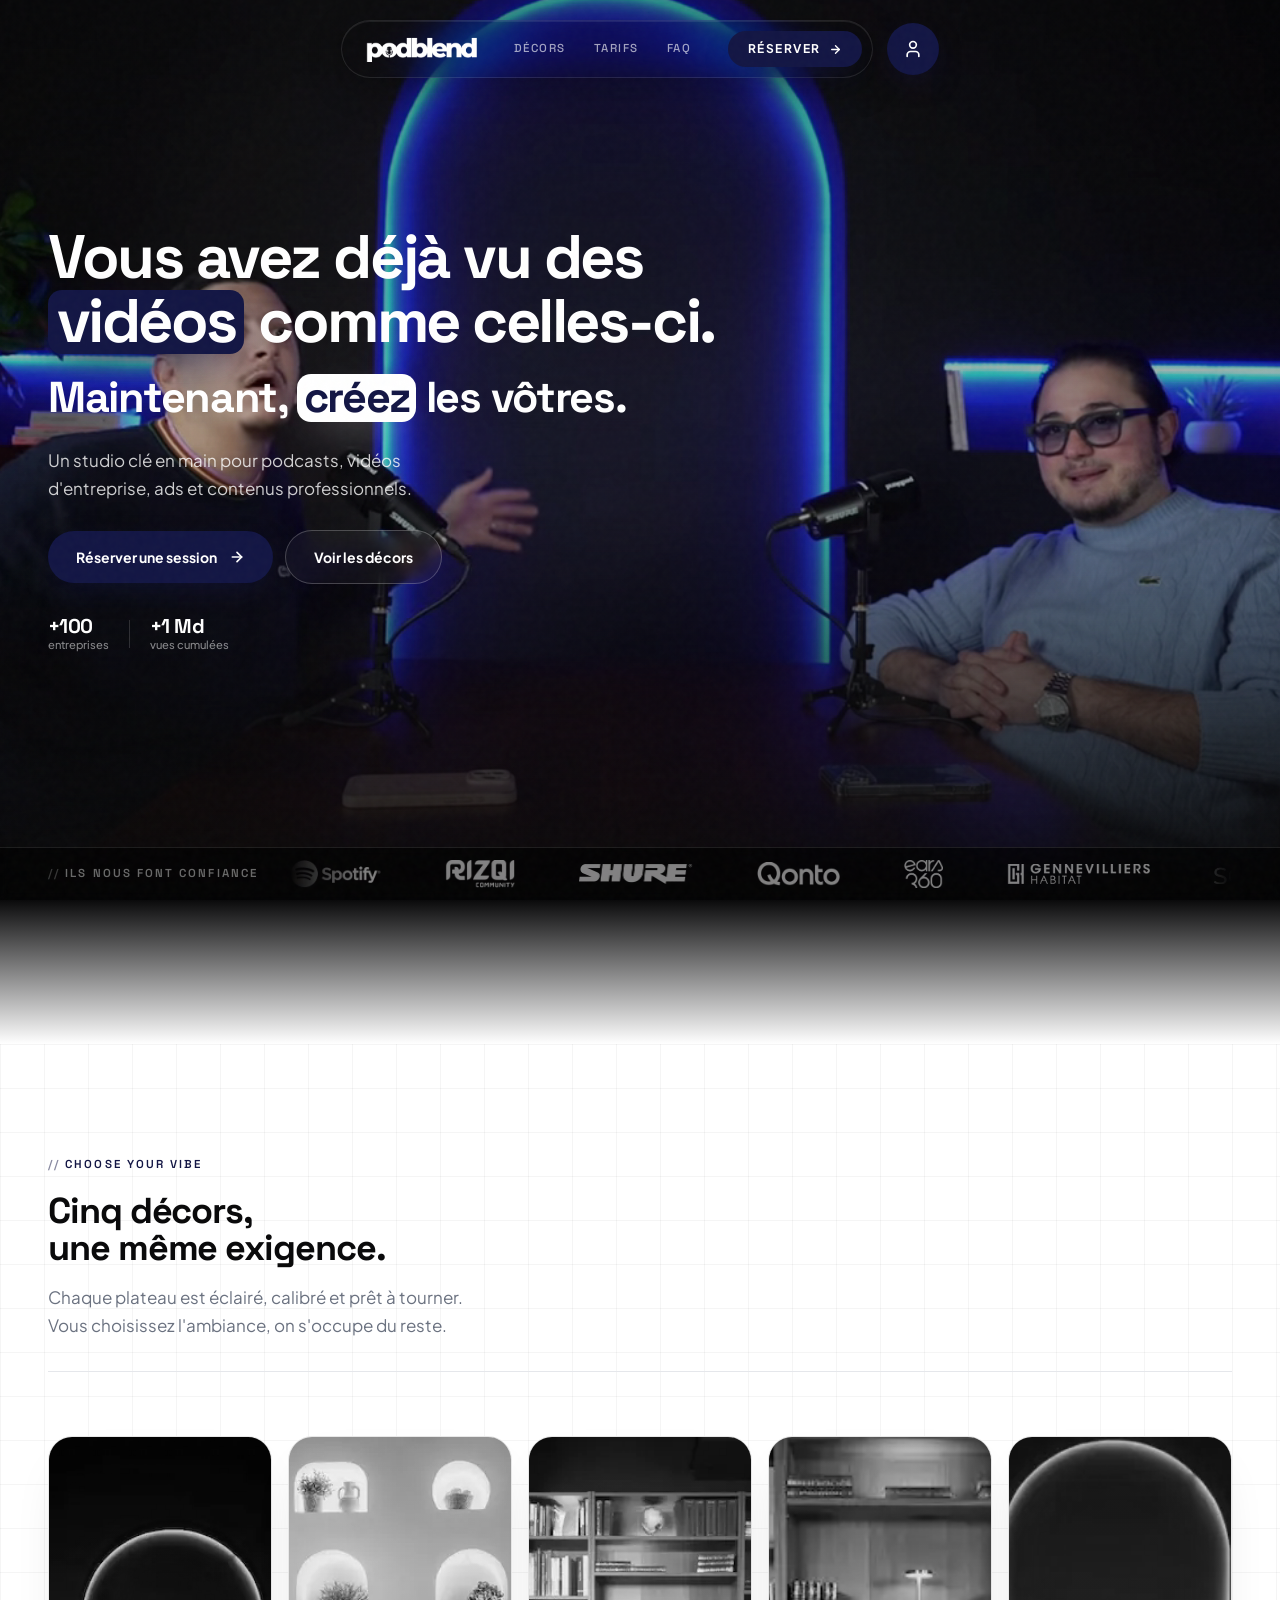
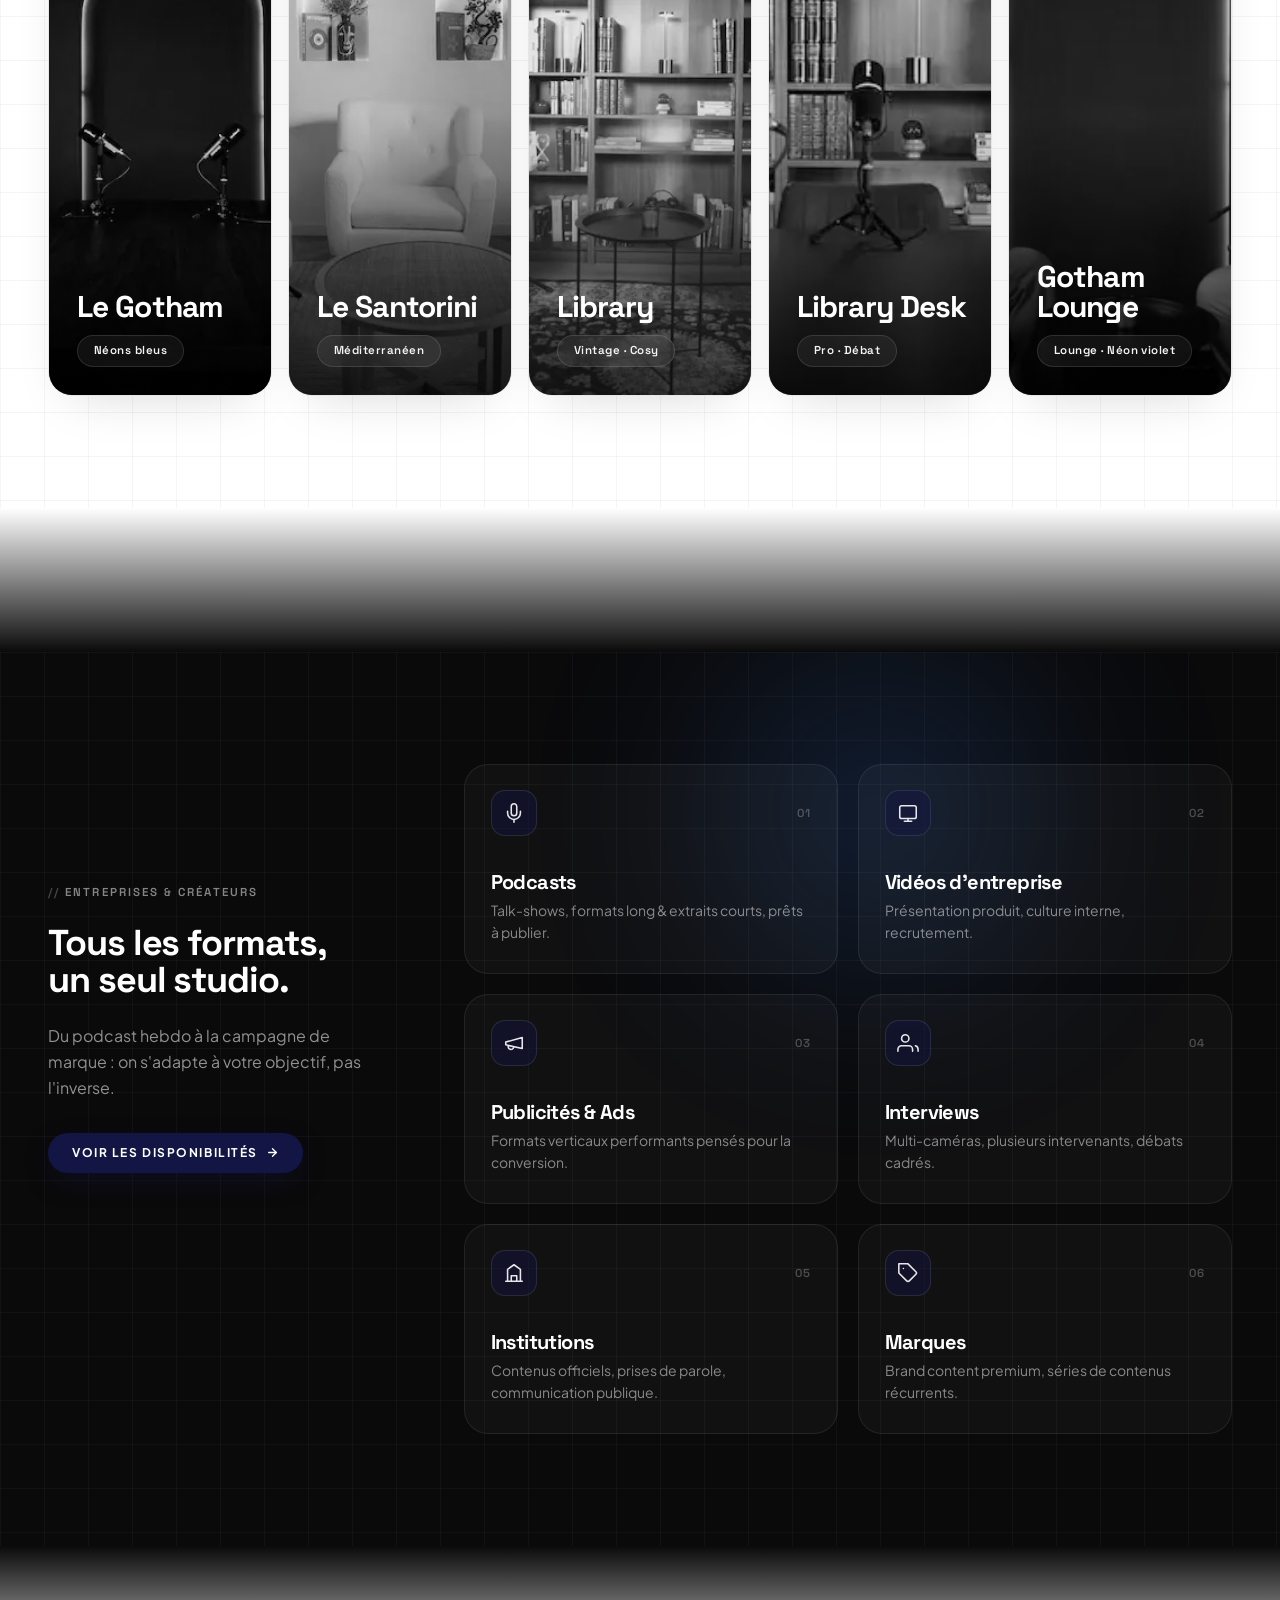
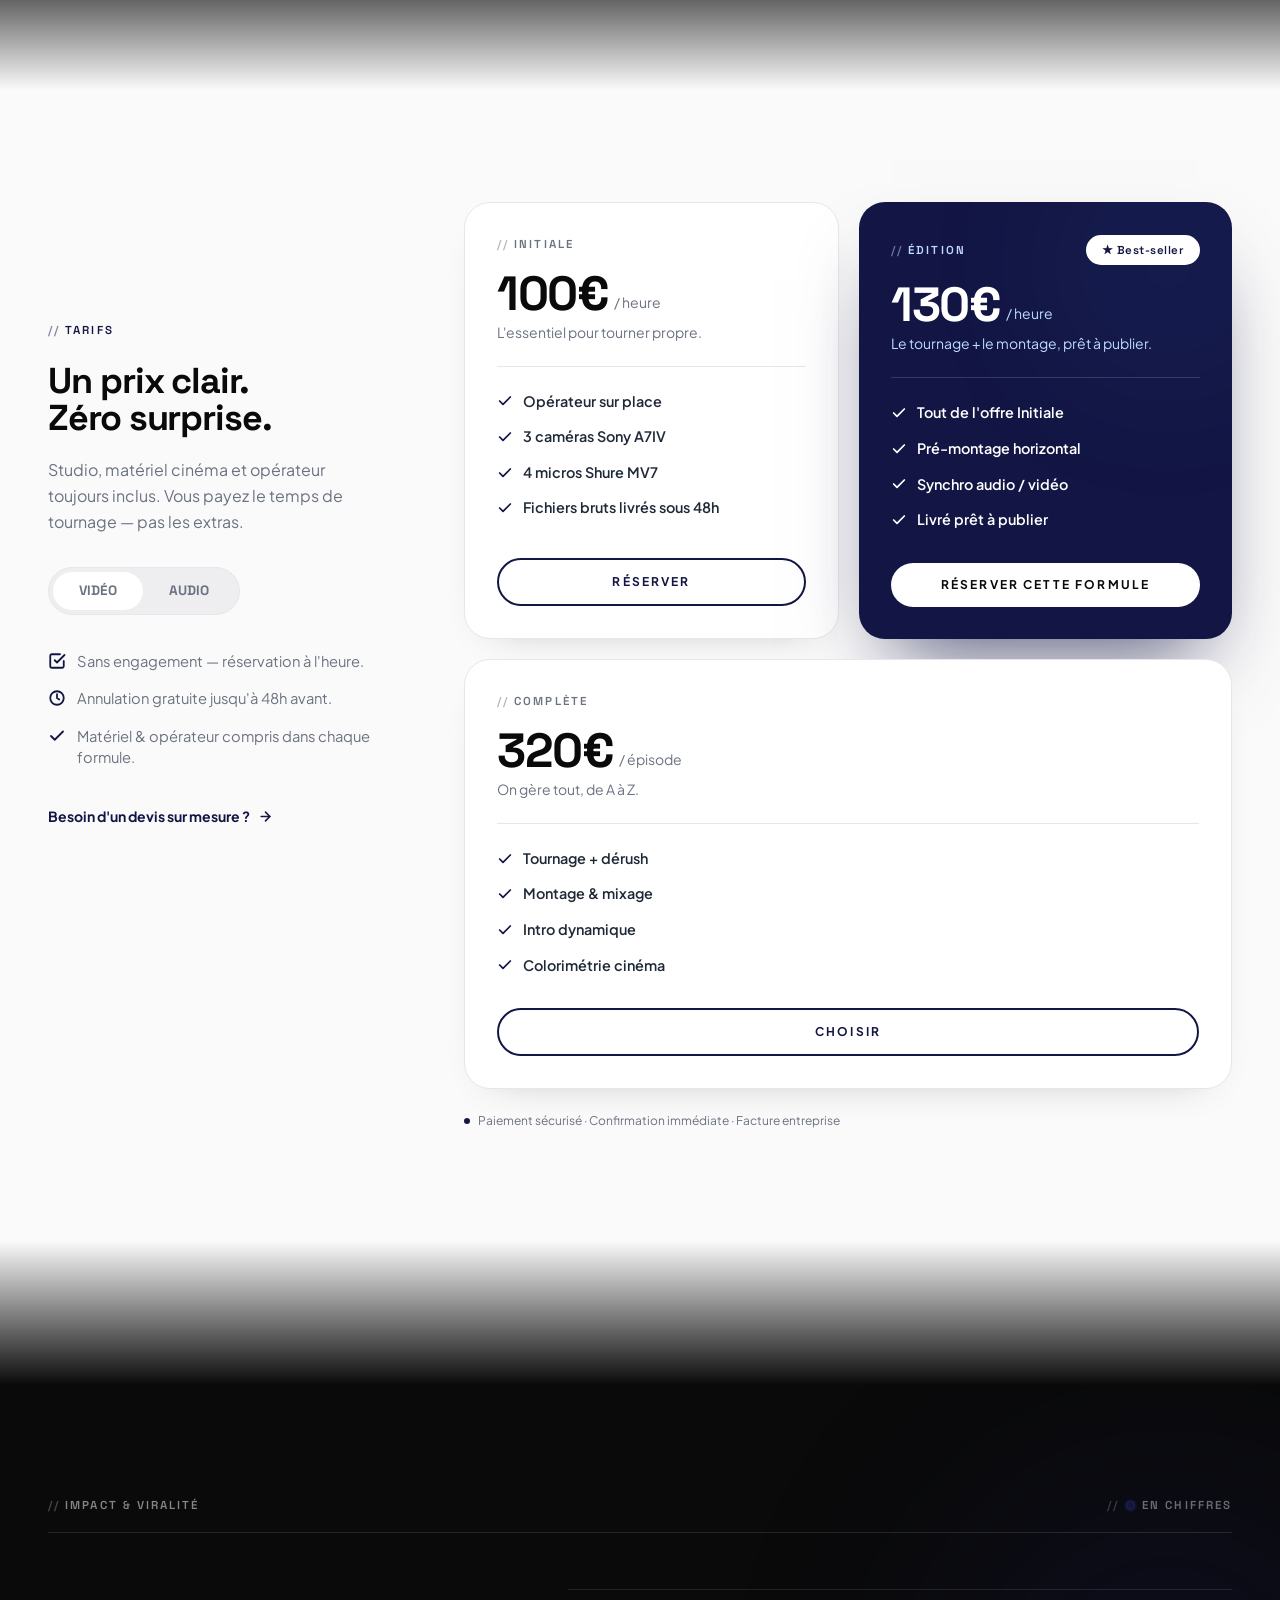
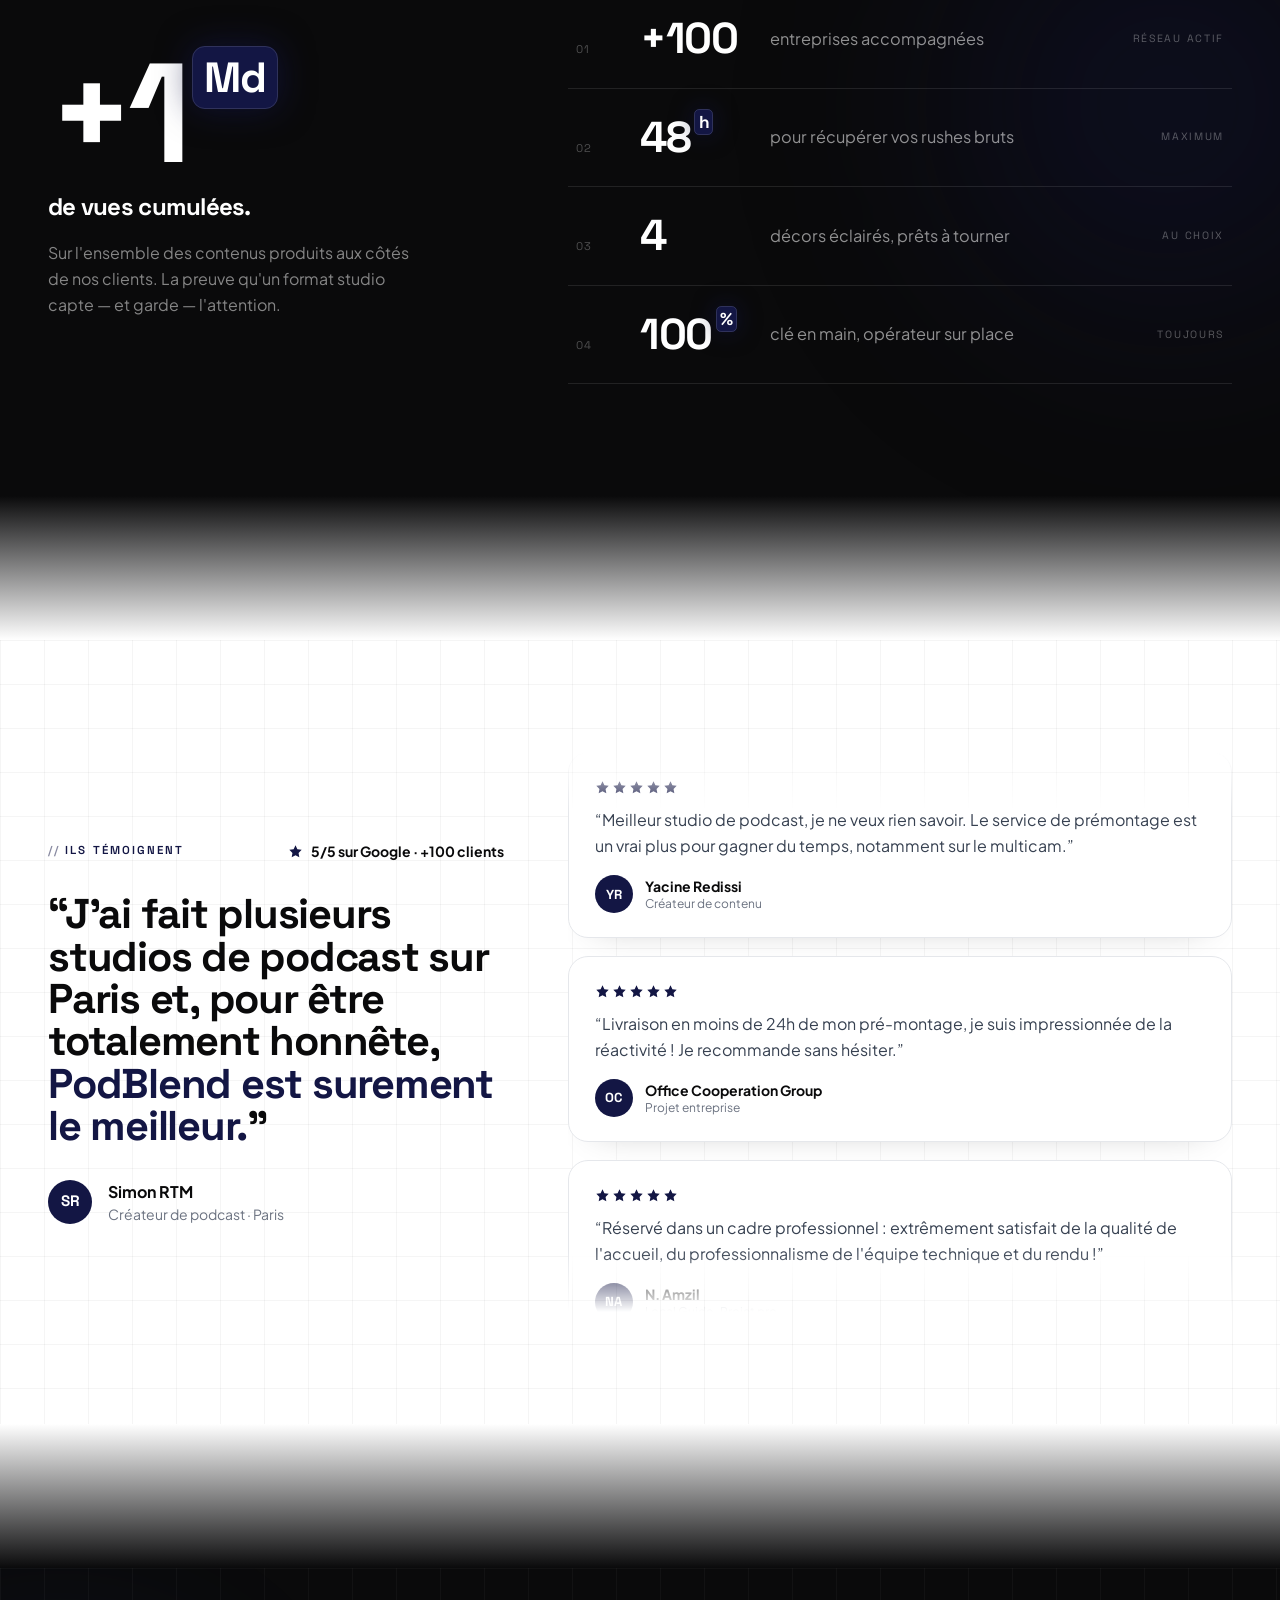
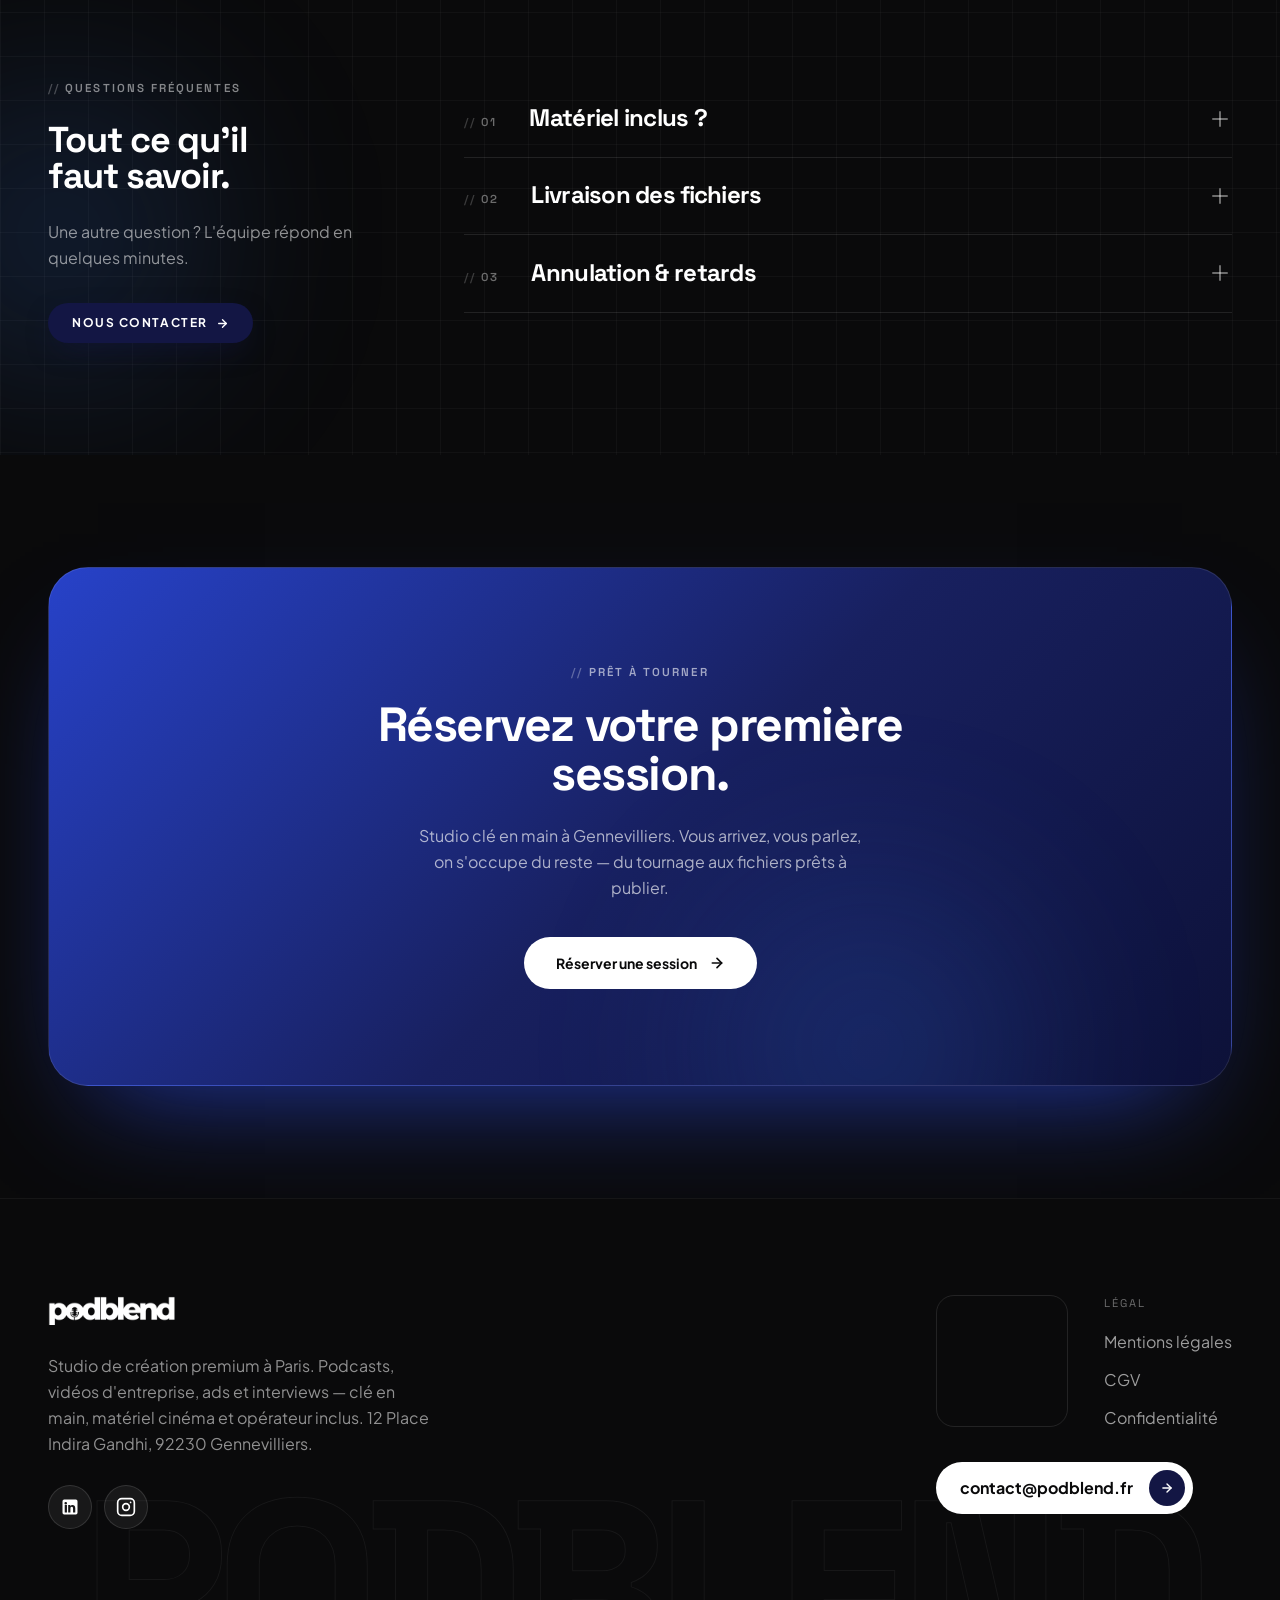
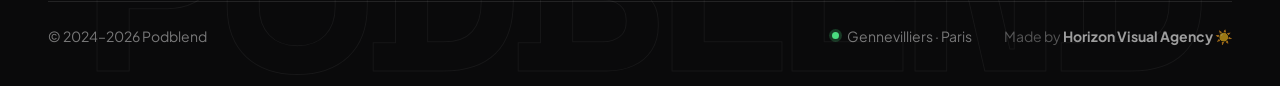
==== commit 4d5a1c6d: "Footer: réduit l'écart contenu/ligne du bas (mt-20 -> mt-10) Co-Authored-By: Claude Opus 4.8 <norepl" ====
--- a/index.html
+++ b/index.html
@@ -881,7 +881,7 @@
             </div>
         </div>
         <!-- Barre de bas -->
-        <div class="mt-16 md:mt-20 pt-6 border-t border-white/10 flex flex-col md:flex-row items-start md:items-center justify-between gap-5">
+        <div class="mt-8 md:mt-10 pt-6 border-t border-white/10 flex flex-col md:flex-row items-start md:items-center justify-between gap-5">
             <div class="text-white/45 text-sm">© 2024–2026 Podblend</div>
             <div class="flex flex-col sm:flex-row sm:items-center gap-x-8 gap-y-4 text-sm w-full md:w-auto">
                 <span class="flex items-center gap-2 text-white/45"><span class="hk-dot"></span> Gennevilliers · Paris</span>
--- a/output.css
+++ b/output.css
@@ -1 +1 @@
-*,:after,:before{--tw-border-spacing-x:0;--tw-border-spacing-y:0;--tw-translate-x:0;--tw-translate-y:0;--tw-rotate:0;--tw-skew-x:0;--tw-skew-y:0;--tw-scale-x:1;--tw-scale-y:1;--tw-pan-x: ;--tw-pan-y: ;--tw-pinch-zoom: ;--tw-scroll-snap-strictness:proximity;--tw-gradient-from-position: ;--tw-gradient-via-position: ;--tw-gradient-to-position: ;--tw-ordinal: ;--tw-slashed-zero: ;--tw-numeric-figure: ;--tw-numeric-spacing: ;--tw-numeric-fraction: ;--tw-ring-inset: ;--tw-ring-offset-width:0px;--tw-ring-offset-color:#fff;--tw-ring-color:rgba(59,130,246,.5);--tw-ring-offset-shadow:0 0 #0000;--tw-ring-shadow:0 0 #0000;--tw-shadow:0 0 #0000;--tw-shadow-colored:0 0 #0000;--tw-blur: ;--tw-brightness: ;--tw-contrast: ;--tw-grayscale: ;--tw-hue-rotate: ;--tw-invert: ;--tw-saturate: ;--tw-sepia: ;--tw-drop-shadow: ;--tw-backdrop-blur: ;--tw-backdrop-brightness: ;--tw-backdrop-contrast: ;--tw-backdrop-grayscale: ;--tw-backdrop-hue-rotate: ;--tw-backdrop-invert: ;--tw-backdrop-opacity: ;--tw-backdrop-saturate: ;--tw-backdrop-sepia: ;--tw-contain-size: ;--tw-contain-layout: ;--tw-contain-paint: ;--tw-contain-style: }::backdrop{--tw-border-spacing-x:0;--tw-border-spacing-y:0;--tw-translate-x:0;--tw-translate-y:0;--tw-rotate:0;--tw-skew-x:0;--tw-skew-y:0;--tw-scale-x:1;--tw-scale-y:1;--tw-pan-x: ;--tw-pan-y: ;--tw-pinch-zoom: ;--tw-scroll-snap-strictness:proximity;--tw-gradient-from-position: ;--tw-gradient-via-position: ;--tw-gradient-to-position: ;--tw-ordinal: ;--tw-slashed-zero: ;--tw-numeric-figure: ;--tw-numeric-spacing: ;--tw-numeric-fraction: ;--tw-ring-inset: ;--tw-ring-offset-width:0px;--tw-ring-offset-color:#fff;--tw-ring-color:rgba(59,130,246,.5);--tw-ring-offset-shadow:0 0 #0000;--tw-ring-shadow:0 0 #0000;--tw-shadow:0 0 #0000;--tw-shadow-colored:0 0 #0000;--tw-blur: ;--tw-brightness: ;--tw-contrast: ;--tw-grayscale: ;--tw-hue-rotate: ;--tw-invert: ;--tw-saturate: ;--tw-sepia: ;--tw-drop-shadow: ;--tw-backdrop-blur: ;--tw-backdrop-brightness: ;--tw-backdrop-contrast: ;--tw-backdrop-grayscale: ;--tw-backdrop-hue-rotate: ;--tw-backdrop-invert: ;--tw-backdrop-opacity: ;--tw-backdrop-saturate: ;--tw-backdrop-sepia: ;--tw-contain-size: ;--tw-contain-layout: ;--tw-contain-paint: ;--tw-contain-style: }/*! tailwindcss v3.4.19 | MIT License | https://tailwindcss.com*/*,:after,:before{box-sizing:border-box;border:0 solid #e5e7eb}:after,:before{--tw-content:""}:host,html{line-height:1.5;-webkit-text-size-adjust:100%;-moz-tab-size:4;-o-tab-size:4;tab-size:4;font-family:Plus Jakarta Sans,sans-serif;font-feature-settings:normal;font-variation-settings:normal;-webkit-tap-highlight-color:transparent}body{margin:0;line-height:inherit}hr{height:0;color:inherit;border-top-width:1px}abbr:where([title]){-webkit-text-decoration:underline dotted;text-decoration:underline dotted}h1,h2,h3,h4,h5,h6{font-size:inherit;font-weight:inherit}a{color:inherit;text-decoration:inherit}b,strong{font-weight:bolder}code,kbd,pre,samp{font-family:Space Grotesk,monospace;font-feature-settings:normal;font-variation-settings:normal;font-size:1em}small{font-size:80%}sub,sup{font-size:75%;line-height:0;position:relative;vertical-align:baseline}sub{bottom:-.25em}sup{top:-.5em}table{text-indent:0;border-color:inherit;border-collapse:collapse}button,input,optgroup,select,textarea{font-family:inherit;font-feature-settings:inherit;font-variation-settings:inherit;font-size:100%;font-weight:inherit;line-height:inherit;letter-spacing:inherit;color:inherit;margin:0;padding:0}button,select{text-transform:none}button,input:where([type=button]),input:where([type=reset]),input:where([type=submit]){-webkit-appearance:button;background-color:transparent;background-image:none}:-moz-focusring{outline:auto}:-moz-ui-invalid{box-shadow:none}progress{vertical-align:baseline}::-webkit-inner-spin-button,::-webkit-outer-spin-button{height:auto}[type=search]{-webkit-appearance:textfield;outline-offset:-2px}::-webkit-search-decoration{-webkit-appearance:none}::-webkit-file-upload-button{-webkit-appearance:button;font:inherit}summary{display:list-item}blockquote,dd,dl,figure,h1,h2,h3,h4,h5,h6,hr,p,pre{margin:0}fieldset{margin:0}fieldset,legend{padding:0}menu,ol,ul{list-style:none;margin:0;padding:0}dialog{padding:0}textarea{resize:vertical}input::-moz-placeholder,textarea::-moz-placeholder{opacity:1;color:#9ca3af}input::placeholder,textarea::placeholder{opacity:1;color:#9ca3af}[role=button],button{cursor:pointer}:disabled{cursor:default}audio,canvas,embed,iframe,img,object,svg,video{display:block;vertical-align:middle}img,video{max-width:100%;height:auto}[hidden]:where(:not([hidden=until-found])){display:none}.pointer-events-none{pointer-events:none}.pointer-events-auto{pointer-events:auto}.fixed{position:fixed}.absolute{position:absolute}.relative{position:relative}.sticky{position:sticky}.inset-0{inset:0}.inset-x-0{left:0;right:0}.-bottom-48{bottom:-12rem}.-left-40{left:-10rem}.-right-12{right:-3rem}.-right-52{right:-13rem}.-top-12{top:-3rem}.-top-20{top:-5rem}.bottom-0{bottom:0}.bottom-7{bottom:1.75rem}.left-0{left:0}.left-1\/2{left:50%}.left-7{left:1.75rem}.top-0{top:0}.top-4{top:1rem}.z-0{z-index:0}.z-10{z-index:10}.z-50{z-index:50}.mx-auto{margin-left:auto;margin-right:auto}.mb-1{margin-bottom:.25rem}.mb-1\.5{margin-bottom:.375rem}.mb-12{margin-bottom:3rem}.mb-16{margin-bottom:4rem}.mb-2{margin-bottom:.5rem}.mb-3{margin-bottom:.75rem}.mb-4{margin-bottom:1rem}.mb-5{margin-bottom:1.25rem}.mb-6{margin-bottom:1.5rem}.mb-7{margin-bottom:1.75rem}.mb-8{margin-bottom:2rem}.mb-9{margin-bottom:2.25rem}.mt-16{margin-top:4rem}.mt-4{margin-top:1rem}.mt-5{margin-top:1.25rem}.mt-6{margin-top:1.5rem}.mt-8{margin-top:2rem}.block{display:block}.inline-block{display:inline-block}.flex{display:flex}.inline-flex{display:inline-flex}.grid{display:grid}.hidden{display:none}.h-1{height:.25rem}.h-1\.5{height:.375rem}.h-10{height:2.5rem}.h-16{height:4rem}.h-4{height:1rem}.h-5{height:1.25rem}.h-56{height:14rem}.h-6{height:1.5rem}.h-7{height:1.75rem}.h-80{height:20rem}.h-\[440px\]{height:440px}.h-\[460px\]{height:460px}.h-\[480px\]{height:480px}.h-\[640px\]{height:640px}.h-auto{height:auto}.h-full{height:100%}.h-px{height:1px}.min-h-\[100dvh\]{min-height:100dvh}.min-h-screen{min-height:100vh}.w-1\.5{width:.375rem}.w-10{width:2.5rem}.w-16{width:4rem}.w-20{width:5rem}.w-24{width:6rem}.w-32{width:8rem}.w-5{width:1.25rem}.w-56{width:14rem}.w-\[440px\]{width:440px}.w-\[460px\]{width:460px}.w-\[480px\]{width:480px}.w-\[640px\]{width:640px}.w-auto{width:auto}.w-full{width:100%}.w-px{width:1px}.min-w-\[250px\]{min-width:250px}.min-w-full{min-width:100%}.max-w-2xl{max-width:42rem}.max-w-4xl{max-width:56rem}.max-w-7xl{max-width:80rem}.max-w-container{max-width:1280px}.max-w-full{max-width:100%}.max-w-md{max-width:28rem}.max-w-sm{max-width:24rem}.max-w-xl{max-width:36rem}.max-w-xs{max-width:20rem}.flex-1{flex:1 1 0%}.flex-shrink-0{flex-shrink:0}.shrink{flex-shrink:1}.shrink-0{flex-shrink:0}.flex-grow{flex-grow:1}.-translate-x-1\/2{--tw-translate-x:-50%}.-translate-x-1\/2,.scale-105{transform:translate(var(--tw-translate-x),var(--tw-translate-y)) rotate(var(--tw-rotate)) skewX(var(--tw-skew-x)) skewY(var(--tw-skew-y)) scaleX(var(--tw-scale-x)) scaleY(var(--tw-scale-y))}.scale-105{--tw-scale-x:1.05;--tw-scale-y:1.05}.transform{transform:translate(var(--tw-translate-x),var(--tw-translate-y)) rotate(var(--tw-rotate)) skewX(var(--tw-skew-x)) skewY(var(--tw-skew-y)) scaleX(var(--tw-scale-x)) scaleY(var(--tw-scale-y))}@keyframes fadeInUp{0%{opacity:0;transform:translateY(30px)}to{opacity:1;transform:translateY(0)}}.animate-fade-in-up{animation:fadeInUp 1s cubic-bezier(.16,1,.3,1) forwards}@keyframes scroll{0%{transform:translateX(0)}to{transform:translateX(calc(-100% - 4rem))}}.animate-scroll{animation:scroll 40s linear infinite}.cursor-pointer{cursor:pointer}.grid-cols-1{grid-template-columns:repeat(1,minmax(0,1fr))}.flex-col{flex-direction:column}.flex-wrap{flex-wrap:wrap}.items-start{align-items:flex-start}.items-end{align-items:flex-end}.items-center{align-items:center}.items-baseline{align-items:baseline}.items-stretch{align-items:stretch}.justify-center{justify-content:center}.justify-between{justify-content:space-between}.justify-around{justify-content:space-around}.gap-1\.5{gap:.375rem}.gap-12{gap:3rem}.gap-2{gap:.5rem}.gap-3{gap:.75rem}.gap-4{gap:1rem}.gap-5{gap:1.25rem}.gap-7{gap:1.75rem}.gap-8{gap:2rem}.gap-x-16{-moz-column-gap:4rem;column-gap:4rem}.gap-x-8{-moz-column-gap:2rem;column-gap:2rem}.gap-y-10{row-gap:2.5rem}.gap-y-12{row-gap:3rem}.gap-y-4{row-gap:1rem}.space-y-16>:not([hidden])~:not([hidden]){--tw-space-y-reverse:0;margin-top:calc(4rem*(1 - var(--tw-space-y-reverse)));margin-bottom:calc(4rem*var(--tw-space-y-reverse))}.space-y-2>:not([hidden])~:not([hidden]){--tw-space-y-reverse:0;margin-top:calc(.5rem*(1 - var(--tw-space-y-reverse)));margin-bottom:calc(.5rem*var(--tw-space-y-reverse))}.space-y-3>:not([hidden])~:not([hidden]){--tw-space-y-reverse:0;margin-top:calc(.75rem*(1 - var(--tw-space-y-reverse)));margin-bottom:calc(.75rem*var(--tw-space-y-reverse))}.space-y-3\.5>:not([hidden])~:not([hidden]){--tw-space-y-reverse:0;margin-top:calc(.875rem*(1 - var(--tw-space-y-reverse)));margin-bottom:calc(.875rem*var(--tw-space-y-reverse))}.space-y-4>:not([hidden])~:not([hidden]){--tw-space-y-reverse:0;margin-top:calc(1rem*(1 - var(--tw-space-y-reverse)));margin-bottom:calc(1rem*var(--tw-space-y-reverse))}.overflow-hidden{overflow:hidden}.scroll-smooth{scroll-behavior:smooth}.rounded{border-radius:.25rem}.rounded-2xl{border-radius:1rem}.rounded-\[28px\]{border-radius:28px}.rounded-\[2rem\]{border-radius:2rem}.rounded-full{border-radius:9999px}.rounded-xl{border-radius:.75rem}.border{border-width:1px}.border-2{border-width:2px}.border-b{border-bottom-width:1px}.border-t{border-top-width:1px}.border-\[var\(--line-l\)\]{border-color:var(--line-l)}.border-accent{--tw-border-opacity:1;border-color:rgb(19 22 68/var(--tw-border-opacity,1))}.border-white\/10{border-color:hsla(0,0%,100%,.1)}.border-white\/5{border-color:hsla(0,0%,100%,.05)}.bg-\[\#050505\]\/80{background-color:rgba(5,5,5,.8)}.bg-\[\#121212\]{--tw-bg-opacity:1;background-color:rgb(18 18 18/var(--tw-bg-opacity,1))}.bg-\[\#131644\]{--tw-bg-opacity:1;background-color:rgb(19 22 68/var(--tw-bg-opacity,1))}.bg-\[var\(--line-l\)\]{background-color:var(--line-l)}.bg-accent{--tw-bg-opacity:1;background-color:rgb(19 22 68/var(--tw-bg-opacity,1))}.bg-black\/60{background-color:rgba(0,0,0,.6)}.bg-white{--tw-bg-opacity:1;background-color:rgb(255 255 255/var(--tw-bg-opacity,1))}.bg-white\/15{background-color:hsla(0,0%,100%,.15)}.bg-white\/5{background-color:hsla(0,0%,100%,.05)}.bg-\[radial-gradient\(circle_at_top_left\2c rgba\(19\2c 22\2c 68\2c 0\.2\)_0\%\2c transparent_60\%\)\]{background-image:radial-gradient(circle at top left,rgba(19,22,68,.2) 0,transparent 60%)}.bg-\[radial-gradient\(circle_at_top_right\2c rgba\(19\2c 22\2c 68\2c 0\.2\)_0\%\2c transparent_50\%\)\]{background-image:radial-gradient(circle at top right,rgba(19,22,68,.2) 0,transparent 50%)}.bg-\[radial-gradient\(circle_at_top_right\2c rgba\(19\2c 22\2c 68\2c 0\.2\)_0\%\2c transparent_60\%\)\]{background-image:radial-gradient(circle at top right,rgba(19,22,68,.2) 0,transparent 60%)}.bg-gradient-to-b{background-image:linear-gradient(to bottom,var(--tw-gradient-stops))}.bg-gradient-to-r{background-image:linear-gradient(to right,var(--tw-gradient-stops))}.bg-gradient-to-t{background-image:linear-gradient(to top,var(--tw-gradient-stops))}.from-\[\#131644\]{--tw-gradient-from:#131644 var(--tw-gradient-from-position);--tw-gradient-to:rgba(19,22,68,0) var(--tw-gradient-to-position);--tw-gradient-stops:var(--tw-gradient-from),var(--tw-gradient-to)}.from-black\/70{--tw-gradient-from:rgba(0,0,0,.7) var(--tw-gradient-from-position);--tw-gradient-to:transparent var(--tw-gradient-to-position);--tw-gradient-stops:var(--tw-gradient-from),var(--tw-gradient-to)}.from-ink\/40{--tw-gradient-from:rgba(10,10,11,.4) var(--tw-gradient-from-position);--tw-gradient-to:rgba(10,10,11,0) var(--tw-gradient-to-position);--tw-gradient-stops:var(--tw-gradient-from),var(--tw-gradient-to)}.via-black\/10{--tw-gradient-to:transparent var(--tw-gradient-to-position);--tw-gradient-stops:var(--tw-gradient-from),rgba(0,0,0,.1) var(--tw-gradient-via-position),var(--tw-gradient-to)}.via-blue-900{--tw-gradient-to:rgba(30,58,138,0) var(--tw-gradient-to-position);--tw-gradient-stops:var(--tw-gradient-from),#1e3a8a var(--tw-gradient-via-position),var(--tw-gradient-to)}.via-ink\/20{--tw-gradient-to:rgba(10,10,11,0) var(--tw-gradient-to-position);--tw-gradient-stops:var(--tw-gradient-from),rgba(10,10,11,.2) var(--tw-gradient-via-position),var(--tw-gradient-to)}.to-ink{--tw-gradient-to:#0a0a0b var(--tw-gradient-to-position)}.to-transparent{--tw-gradient-to:transparent var(--tw-gradient-to-position)}.object-contain{-o-object-fit:contain;object-fit:contain}.object-cover{-o-object-fit:cover;object-fit:cover}.p-6{padding:1.5rem}.p-8{padding:2rem}.px-2{padding-left:.5rem;padding-right:.5rem}.px-2\.5{padding-left:.625rem;padding-right:.625rem}.px-4{padding-left:1rem;padding-right:1rem}.px-5{padding-left:1.25rem;padding-right:1.25rem}.px-6{padding-left:1.5rem;padding-right:1.5rem}.px-7{padding-left:1.75rem;padding-right:1.75rem}.px-8{padding-left:2rem;padding-right:2rem}.py-1{padding-top:.25rem;padding-bottom:.25rem}.py-14{padding-top:3.5rem;padding-bottom:3.5rem}.py-2{padding-top:.5rem;padding-bottom:.5rem}.py-2\.5{padding-top:.625rem;padding-bottom:.625rem}.py-20{padding-top:5rem;padding-bottom:5rem}.py-3{padding-top:.75rem;padding-bottom:.75rem}.py-3\.5{padding-top:.875rem;padding-bottom:.875rem}.py-4{padding-top:1rem;padding-bottom:1rem}.py-6{padding-top:1.5rem;padding-bottom:1.5rem}.pb-10{padding-bottom:2.5rem}.pb-20{padding-bottom:5rem}.pb-24{padding-bottom:6rem}.pb-8{padding-bottom:2rem}.pl-4{padding-left:1rem}.pr-2{padding-right:.5rem}.pr-4{padding-right:1rem}.pt-12{padding-top:3rem}.pt-16{padding-top:4rem}.pt-20{padding-top:5rem}.pt-28{padding-top:7rem}.pt-4{padding-top:1rem}.pt-6{padding-top:1.5rem}.text-center{text-align:center}.font-mono{font-family:Space Grotesk,monospace}.font-sans{font-family:Plus Jakarta Sans,sans-serif}.text-2xl{font-size:1.5rem;line-height:2rem}.text-3xl{font-size:1.875rem;line-height:2.25rem}.text-4xl{font-size:2.25rem;line-height:2.5rem}.text-5xl{font-size:3rem;line-height:1}.text-\[0\.7rem\]{font-size:.7rem}.text-\[1\.9rem\]{font-size:1.9rem}.text-base{font-size:1rem;line-height:1.5rem}.text-lg{font-size:1.125rem;line-height:1.75rem}.text-sm{font-size:.875rem;line-height:1.25rem}.text-xl{font-size:1.25rem;line-height:1.75rem}.text-xs{font-size:.75rem;line-height:1rem}.font-bold{font-weight:700}.font-medium{font-weight:500}.font-normal{font-weight:400}.uppercase{text-transform:uppercase}.leading-\[1\.05\]{line-height:1.05}.leading-\[1\.08\]{line-height:1.08}.leading-\[1\.15\]{line-height:1.15}.leading-relaxed{line-height:1.625}.tracking-\[0\.13em\]{letter-spacing:.13em}.tracking-\[0\.18em\]{letter-spacing:.18em}.tracking-tight{letter-spacing:-.025em}.tracking-wider{letter-spacing:.05em}.tracking-widest{letter-spacing:.1em}.text-\[\#131644\]{--tw-text-opacity:1;color:rgb(19 22 68/var(--tw-text-opacity,1))}.text-\[\#3b82f6\]{--tw-text-opacity:1;color:rgb(59 130 246/var(--tw-text-opacity,1))}.text-\[var\(--txt-l2\)\]{color:var(--txt-l2)}.text-accent{--tw-text-opacity:1;color:rgb(19 22 68/var(--tw-text-opacity,1))}.text-black{--tw-text-opacity:1;color:rgb(0 0 0/var(--tw-text-opacity,1))}.text-blue-200{--tw-text-opacity:1;color:rgb(191 219 254/var(--tw-text-opacity,1))}.text-gray-300{--tw-text-opacity:1;color:rgb(209 213 219/var(--tw-text-opacity,1))}.text-gray-400{--tw-text-opacity:1;color:rgb(156 163 175/var(--tw-text-opacity,1))}.text-gray-500{--tw-text-opacity:1;color:rgb(107 114 128/var(--tw-text-opacity,1))}.text-gray-700{--tw-text-opacity:1;color:rgb(55 65 81/var(--tw-text-opacity,1))}.text-gray-800{--tw-text-opacity:1;color:rgb(31 41 55/var(--tw-text-opacity,1))}.text-ink{--tw-text-opacity:1;color:rgb(10 10 11/var(--tw-text-opacity,1))}.text-white{--tw-text-opacity:1;color:rgb(255 255 255/var(--tw-text-opacity,1))}.text-white\/30{color:hsla(0,0%,100%,.3)}.text-white\/40{color:hsla(0,0%,100%,.4)}.text-white\/45{color:hsla(0,0%,100%,.45)}.text-white\/50{color:hsla(0,0%,100%,.5)}.text-white\/55{color:hsla(0,0%,100%,.55)}.text-white\/60{color:hsla(0,0%,100%,.6)}.text-white\/65{color:hsla(0,0%,100%,.65)}.text-white\/80{color:hsla(0,0%,100%,.8)}.underline{text-decoration-line:underline}.antialiased{-webkit-font-smoothing:antialiased;-moz-osx-font-smoothing:grayscale}.opacity-25{opacity:.25}.opacity-40{opacity:.4}.opacity-45{opacity:.45}.opacity-50{opacity:.5}.opacity-90{opacity:.9}.shadow-2xl{--tw-shadow:0 25px 50px -12px rgba(0,0,0,.25);--tw-shadow-colored:0 25px 50px -12px var(--tw-shadow-color)}.shadow-2xl,.shadow-\[0_0_20px_rgba\(19\2c 22\2c 68\2c 0\.5\)\]{box-shadow:var(--tw-ring-offset-shadow,0 0 #0000),var(--tw-ring-shadow,0 0 #0000),var(--tw-shadow)}.shadow-\[0_0_20px_rgba\(19\2c 22\2c 68\2c 0\.5\)\]{--tw-shadow:0 0 20px rgba(19,22,68,.5);--tw-shadow-colored:0 0 20px var(--tw-shadow-color)}.shadow-lg{--tw-shadow:0 10px 15px -3px rgba(0,0,0,.1),0 4px 6px -4px rgba(0,0,0,.1);--tw-shadow-colored:0 10px 15px -3px var(--tw-shadow-color),0 4px 6px -4px var(--tw-shadow-color);box-shadow:var(--tw-ring-offset-shadow,0 0 #0000),var(--tw-ring-shadow,0 0 #0000),var(--tw-shadow)}.brightness-0{--tw-brightness:brightness(0)}.brightness-0,.grayscale{filter:var(--tw-blur) var(--tw-brightness) var(--tw-contrast) var(--tw-grayscale) var(--tw-hue-rotate) var(--tw-invert) var(--tw-saturate) var(--tw-sepia) var(--tw-drop-shadow)}.grayscale{--tw-grayscale:grayscale(100%)}.invert{--tw-invert:invert(100%)}.filter,.invert{filter:var(--tw-blur) var(--tw-brightness) var(--tw-contrast) var(--tw-grayscale) var(--tw-hue-rotate) var(--tw-invert) var(--tw-saturate) var(--tw-sepia) var(--tw-drop-shadow)}.backdrop-blur-md{--tw-backdrop-blur:blur(12px)}.backdrop-blur-md,.backdrop-blur-sm{-webkit-backdrop-filter:var(--tw-backdrop-blur) var(--tw-backdrop-brightness) var(--tw-backdrop-contrast) var(--tw-backdrop-grayscale) var(--tw-backdrop-hue-rotate) var(--tw-backdrop-invert) var(--tw-backdrop-opacity) var(--tw-backdrop-saturate) var(--tw-backdrop-sepia);backdrop-filter:var(--tw-backdrop-blur) var(--tw-backdrop-brightness) var(--tw-backdrop-contrast) var(--tw-backdrop-grayscale) var(--tw-backdrop-hue-rotate) var(--tw-backdrop-invert) var(--tw-backdrop-opacity) var(--tw-backdrop-saturate) var(--tw-backdrop-sepia)}.backdrop-blur-sm{--tw-backdrop-blur:blur(4px)}.transition{transition-property:color,background-color,border-color,text-decoration-color,fill,stroke,opacity,box-shadow,transform,filter,-webkit-backdrop-filter;transition-property:color,background-color,border-color,text-decoration-color,fill,stroke,opacity,box-shadow,transform,filter,backdrop-filter;transition-property:color,background-color,border-color,text-decoration-color,fill,stroke,opacity,box-shadow,transform,filter,backdrop-filter,-webkit-backdrop-filter;transition-timing-function:cubic-bezier(.4,0,.2,1);transition-duration:.15s}.transition-all{transition-property:all;transition-timing-function:cubic-bezier(.4,0,.2,1);transition-duration:.15s}.transition-colors{transition-property:color,background-color,border-color,text-decoration-color,fill,stroke;transition-timing-function:cubic-bezier(.4,0,.2,1);transition-duration:.15s}.transition-transform{transition-property:transform;transition-timing-function:cubic-bezier(.4,0,.2,1);transition-duration:.15s}.duration-300{transition-duration:.3s}.duration-500{transition-duration:.5s}.duration-700{transition-duration:.7s}.selection\:bg-\[\#131644\] ::-moz-selection{--tw-bg-opacity:1;background-color:rgb(19 22 68/var(--tw-bg-opacity,1))}.selection\:bg-\[\#131644\] ::selection{--tw-bg-opacity:1;background-color:rgb(19 22 68/var(--tw-bg-opacity,1))}.selection\:text-white ::-moz-selection{--tw-text-opacity:1;color:rgb(255 255 255/var(--tw-text-opacity,1))}.selection\:text-white ::selection{--tw-text-opacity:1;color:rgb(255 255 255/var(--tw-text-opacity,1))}.selection\:bg-\[\#131644\]::-moz-selection{--tw-bg-opacity:1;background-color:rgb(19 22 68/var(--tw-bg-opacity,1))}.selection\:bg-\[\#131644\]::selection{--tw-bg-opacity:1;background-color:rgb(19 22 68/var(--tw-bg-opacity,1))}.selection\:text-white::-moz-selection{--tw-text-opacity:1;color:rgb(255 255 255/var(--tw-text-opacity,1))}.selection\:text-white::selection{--tw-text-opacity:1;color:rgb(255 255 255/var(--tw-text-opacity,1))}.hover\:gap-3:hover{gap:.75rem}.hover\:border-white\/10:hover{border-color:hsla(0,0%,100%,.1)}.hover\:bg-\[\#131644\]:hover,.hover\:bg-accent:hover{--tw-bg-opacity:1;background-color:rgb(19 22 68/var(--tw-bg-opacity,1))}.hover\:text-\[\#3b82f6\]:hover{--tw-text-opacity:1;color:rgb(59 130 246/var(--tw-text-opacity,1))}.hover\:text-white:hover{--tw-text-opacity:1;color:rgb(255 255 255/var(--tw-text-opacity,1))}.hover\:opacity-100:hover{opacity:1}.hover\:opacity-80:hover{opacity:.8}.hover\:shadow-xl:hover{--tw-shadow:0 20px 25px -5px rgba(0,0,0,.1),0 8px 10px -6px rgba(0,0,0,.1);--tw-shadow-colored:0 20px 25px -5px var(--tw-shadow-color),0 8px 10px -6px var(--tw-shadow-color);box-shadow:var(--tw-ring-offset-shadow,0 0 #0000),var(--tw-ring-shadow,0 0 #0000),var(--tw-shadow)}.hover\:grayscale-0:hover{--tw-grayscale:grayscale(0);filter:var(--tw-blur) var(--tw-brightness) var(--tw-contrast) var(--tw-grayscale) var(--tw-hue-rotate) var(--tw-invert) var(--tw-saturate) var(--tw-sepia) var(--tw-drop-shadow)}.group:hover .group-hover\:-translate-x-1{--tw-translate-x:-0.25rem}.group:hover .group-hover\:-translate-x-1,.group:hover .group-hover\:translate-x-1{transform:translate(var(--tw-translate-x),var(--tw-translate-y)) rotate(var(--tw-rotate)) skewX(var(--tw-skew-x)) skewY(var(--tw-skew-y)) scaleX(var(--tw-scale-x)) scaleY(var(--tw-scale-y))}.group:hover .group-hover\:translate-x-1{--tw-translate-x:0.25rem}.group:hover .group-hover\:scale-110{--tw-scale-x:1.1;--tw-scale-y:1.1;transform:translate(var(--tw-translate-x),var(--tw-translate-y)) rotate(var(--tw-rotate)) skewX(var(--tw-skew-x)) skewY(var(--tw-skew-y)) scaleX(var(--tw-scale-x)) scaleY(var(--tw-scale-y))}@media (min-width:640px){.sm\:grid-cols-2{grid-template-columns:repeat(2,minmax(0,1fr))}.sm\:flex-row{flex-direction:row}.sm\:items-center{align-items:center}.sm\:gap-9{gap:2.25rem}.sm\:px-10{padding-left:2.5rem;padding-right:2.5rem}.sm\:text-4xl{font-size:2.25rem;line-height:2.5rem}}@media (min-width:768px){.md\:top-5{top:1.25rem}.md\:mb-16{margin-bottom:4rem}.md\:mt-20{margin-top:5rem}.md\:block{display:block}.md\:flex{display:flex}.md\:h-5{height:1.25rem}.md\:h-6{height:1.5rem}.md\:h-7{height:1.75rem}.md\:h-\[52px\]{height:52px}.md\:h-\[560px\]{height:560px}.md\:w-28{width:7rem}.md\:w-\[52px\]{width:52px}.md\:w-auto{width:auto}.md\:grid-cols-3{grid-template-columns:repeat(3,minmax(0,1fr))}.md\:flex-row{flex-direction:row}.md\:items-start{align-items:flex-start}.md\:items-center{align-items:center}.md\:justify-between{justify-content:space-between}.md\:gap-10{gap:2.5rem}.md\:gap-16{gap:4rem}.md\:gap-3\.5{gap:.875rem}.md\:gap-4{gap:1rem}.md\:gap-5{gap:1.25rem}.md\:gap-7{gap:1.75rem}.md\:gap-8{gap:2rem}.md\:rounded-\[40px\]{border-radius:40px}.md\:p-12{padding:3rem}.md\:px-12{padding-left:3rem;padding-right:3rem}.md\:px-5{padding-left:1.25rem;padding-right:1.25rem}.md\:px-6{padding-left:1.5rem;padding-right:1.5rem}.md\:py-2\.5{padding-top:.625rem;padding-bottom:.625rem}.md\:py-24{padding-top:6rem;padding-bottom:6rem}.md\:py-28{padding-top:7rem;padding-bottom:7rem}.md\:pl-6{padding-left:1.5rem}.md\:pr-2\.5{padding-right:.625rem}.md\:pt-24{padding-top:6rem}.md\:text-2xl{font-size:1.5rem;line-height:2rem}.md\:text-3xl{font-size:1.875rem;line-height:2.25rem}.md\:text-4xl{font-size:2.25rem;line-height:2.5rem}.md\:text-5xl{font-size:3rem;line-height:1}.md\:text-6xl{font-size:3.75rem;line-height:1}.md\:text-\[2\.6rem\]{font-size:2.6rem}.md\:text-base{font-size:1rem;line-height:1.5rem}.md\:text-lg{font-size:1.125rem;line-height:1.75rem}.md\:text-sm{font-size:.875rem;line-height:1.25rem}.group:hover .md\:group-hover\:scale-105{--tw-scale-x:1.05;--tw-scale-y:1.05;transform:translate(var(--tw-translate-x),var(--tw-translate-y)) rotate(var(--tw-rotate)) skewX(var(--tw-skew-x)) skewY(var(--tw-skew-y)) scaleX(var(--tw-scale-x)) scaleY(var(--tw-scale-y))}}@media (min-width:1024px){.lg\:col-span-4{grid-column:span 4/span 4}.lg\:col-span-5{grid-column:span 5/span 5}.lg\:col-span-7{grid-column:span 7/span 7}.lg\:col-span-8{grid-column:span 8/span 8}.lg\:ml-auto{margin-left:auto}.lg\:max-w-md{max-width:28rem}.lg\:grid-cols-12{grid-template-columns:repeat(12,minmax(0,1fr))}.lg\:grid-cols-2{grid-template-columns:repeat(2,minmax(0,1fr))}.lg\:gap-14{gap:3.5rem}.lg\:gap-24{gap:6rem}}+*,:after,:before{--tw-border-spacing-x:0;--tw-border-spacing-y:0;--tw-translate-x:0;--tw-translate-y:0;--tw-rotate:0;--tw-skew-x:0;--tw-skew-y:0;--tw-scale-x:1;--tw-scale-y:1;--tw-pan-x: ;--tw-pan-y: ;--tw-pinch-zoom: ;--tw-scroll-snap-strictness:proximity;--tw-gradient-from-position: ;--tw-gradient-via-position: ;--tw-gradient-to-position: ;--tw-ordinal: ;--tw-slashed-zero: ;--tw-numeric-figure: ;--tw-numeric-spacing: ;--tw-numeric-fraction: ;--tw-ring-inset: ;--tw-ring-offset-width:0px;--tw-ring-offset-color:#fff;--tw-ring-color:rgba(59,130,246,.5);--tw-ring-offset-shadow:0 0 #0000;--tw-ring-shadow:0 0 #0000;--tw-shadow:0 0 #0000;--tw-shadow-colored:0 0 #0000;--tw-blur: ;--tw-brightness: ;--tw-contrast: ;--tw-grayscale: ;--tw-hue-rotate: ;--tw-invert: ;--tw-saturate: ;--tw-sepia: ;--tw-drop-shadow: ;--tw-backdrop-blur: ;--tw-backdrop-brightness: ;--tw-backdrop-contrast: ;--tw-backdrop-grayscale: ;--tw-backdrop-hue-rotate: ;--tw-backdrop-invert: ;--tw-backdrop-opacity: ;--tw-backdrop-saturate: ;--tw-backdrop-sepia: ;--tw-contain-size: ;--tw-contain-layout: ;--tw-contain-paint: ;--tw-contain-style: }::backdrop{--tw-border-spacing-x:0;--tw-border-spacing-y:0;--tw-translate-x:0;--tw-translate-y:0;--tw-rotate:0;--tw-skew-x:0;--tw-skew-y:0;--tw-scale-x:1;--tw-scale-y:1;--tw-pan-x: ;--tw-pan-y: ;--tw-pinch-zoom: ;--tw-scroll-snap-strictness:proximity;--tw-gradient-from-position: ;--tw-gradient-via-position: ;--tw-gradient-to-position: ;--tw-ordinal: ;--tw-slashed-zero: ;--tw-numeric-figure: ;--tw-numeric-spacing: ;--tw-numeric-fraction: ;--tw-ring-inset: ;--tw-ring-offset-width:0px;--tw-ring-offset-color:#fff;--tw-ring-color:rgba(59,130,246,.5);--tw-ring-offset-shadow:0 0 #0000;--tw-ring-shadow:0 0 #0000;--tw-shadow:0 0 #0000;--tw-shadow-colored:0 0 #0000;--tw-blur: ;--tw-brightness: ;--tw-contrast: ;--tw-grayscale: ;--tw-hue-rotate: ;--tw-invert: ;--tw-saturate: ;--tw-sepia: ;--tw-drop-shadow: ;--tw-backdrop-blur: ;--tw-backdrop-brightness: ;--tw-backdrop-contrast: ;--tw-backdrop-grayscale: ;--tw-backdrop-hue-rotate: ;--tw-backdrop-invert: ;--tw-backdrop-opacity: ;--tw-backdrop-saturate: ;--tw-backdrop-sepia: ;--tw-contain-size: ;--tw-contain-layout: ;--tw-contain-paint: ;--tw-contain-style: }/*! tailwindcss v3.4.19 | MIT License | https://tailwindcss.com*/*,:after,:before{box-sizing:border-box;border:0 solid #e5e7eb}:after,:before{--tw-content:""}:host,html{line-height:1.5;-webkit-text-size-adjust:100%;-moz-tab-size:4;-o-tab-size:4;tab-size:4;font-family:Plus Jakarta Sans,sans-serif;font-feature-settings:normal;font-variation-settings:normal;-webkit-tap-highlight-color:transparent}body{margin:0;line-height:inherit}hr{height:0;color:inherit;border-top-width:1px}abbr:where([title]){-webkit-text-decoration:underline dotted;text-decoration:underline dotted}h1,h2,h3,h4,h5,h6{font-size:inherit;font-weight:inherit}a{color:inherit;text-decoration:inherit}b,strong{font-weight:bolder}code,kbd,pre,samp{font-family:Space Grotesk,monospace;font-feature-settings:normal;font-variation-settings:normal;font-size:1em}small{font-size:80%}sub,sup{font-size:75%;line-height:0;position:relative;vertical-align:baseline}sub{bottom:-.25em}sup{top:-.5em}table{text-indent:0;border-color:inherit;border-collapse:collapse}button,input,optgroup,select,textarea{font-family:inherit;font-feature-settings:inherit;font-variation-settings:inherit;font-size:100%;font-weight:inherit;line-height:inherit;letter-spacing:inherit;color:inherit;margin:0;padding:0}button,select{text-transform:none}button,input:where([type=button]),input:where([type=reset]),input:where([type=submit]){-webkit-appearance:button;background-color:transparent;background-image:none}:-moz-focusring{outline:auto}:-moz-ui-invalid{box-shadow:none}progress{vertical-align:baseline}::-webkit-inner-spin-button,::-webkit-outer-spin-button{height:auto}[type=search]{-webkit-appearance:textfield;outline-offset:-2px}::-webkit-search-decoration{-webkit-appearance:none}::-webkit-file-upload-button{-webkit-appearance:button;font:inherit}summary{display:list-item}blockquote,dd,dl,figure,h1,h2,h3,h4,h5,h6,hr,p,pre{margin:0}fieldset{margin:0}fieldset,legend{padding:0}menu,ol,ul{list-style:none;margin:0;padding:0}dialog{padding:0}textarea{resize:vertical}input::-moz-placeholder,textarea::-moz-placeholder{opacity:1;color:#9ca3af}input::placeholder,textarea::placeholder{opacity:1;color:#9ca3af}[role=button],button{cursor:pointer}:disabled{cursor:default}audio,canvas,embed,iframe,img,object,svg,video{display:block;vertical-align:middle}img,video{max-width:100%;height:auto}[hidden]:where(:not([hidden=until-found])){display:none}.pointer-events-none{pointer-events:none}.pointer-events-auto{pointer-events:auto}.fixed{position:fixed}.absolute{position:absolute}.relative{position:relative}.sticky{position:sticky}.inset-0{inset:0}.inset-x-0{left:0;right:0}.-bottom-48{bottom:-12rem}.-left-40{left:-10rem}.-right-12{right:-3rem}.-right-52{right:-13rem}.-top-12{top:-3rem}.-top-20{top:-5rem}.bottom-0{bottom:0}.bottom-7{bottom:1.75rem}.left-0{left:0}.left-1\/2{left:50%}.left-7{left:1.75rem}.top-0{top:0}.top-4{top:1rem}.z-0{z-index:0}.z-10{z-index:10}.z-50{z-index:50}.mx-auto{margin-left:auto;margin-right:auto}.mb-1{margin-bottom:.25rem}.mb-1\.5{margin-bottom:.375rem}.mb-12{margin-bottom:3rem}.mb-16{margin-bottom:4rem}.mb-2{margin-bottom:.5rem}.mb-3{margin-bottom:.75rem}.mb-4{margin-bottom:1rem}.mb-5{margin-bottom:1.25rem}.mb-6{margin-bottom:1.5rem}.mb-7{margin-bottom:1.75rem}.mb-8{margin-bottom:2rem}.mb-9{margin-bottom:2.25rem}.mt-16{margin-top:4rem}.mt-4{margin-top:1rem}.mt-5{margin-top:1.25rem}.mt-6{margin-top:1.5rem}.mt-8{margin-top:2rem}.block{display:block}.inline-block{display:inline-block}.flex{display:flex}.inline-flex{display:inline-flex}.grid{display:grid}.hidden{display:none}.h-1{height:.25rem}.h-1\.5{height:.375rem}.h-10{height:2.5rem}.h-16{height:4rem}.h-4{height:1rem}.h-5{height:1.25rem}.h-56{height:14rem}.h-6{height:1.5rem}.h-7{height:1.75rem}.h-80{height:20rem}.h-\[440px\]{height:440px}.h-\[460px\]{height:460px}.h-\[480px\]{height:480px}.h-\[640px\]{height:640px}.h-auto{height:auto}.h-full{height:100%}.h-px{height:1px}.min-h-\[100dvh\]{min-height:100dvh}.min-h-screen{min-height:100vh}.w-1\.5{width:.375rem}.w-10{width:2.5rem}.w-16{width:4rem}.w-20{width:5rem}.w-24{width:6rem}.w-32{width:8rem}.w-5{width:1.25rem}.w-56{width:14rem}.w-\[440px\]{width:440px}.w-\[460px\]{width:460px}.w-\[480px\]{width:480px}.w-\[640px\]{width:640px}.w-auto{width:auto}.w-full{width:100%}.w-px{width:1px}.min-w-\[250px\]{min-width:250px}.min-w-full{min-width:100%}.max-w-2xl{max-width:42rem}.max-w-4xl{max-width:56rem}.max-w-7xl{max-width:80rem}.max-w-container{max-width:1280px}.max-w-full{max-width:100%}.max-w-md{max-width:28rem}.max-w-sm{max-width:24rem}.max-w-xl{max-width:36rem}.max-w-xs{max-width:20rem}.flex-1{flex:1 1 0%}.flex-shrink-0{flex-shrink:0}.shrink{flex-shrink:1}.shrink-0{flex-shrink:0}.flex-grow{flex-grow:1}.-translate-x-1\/2{--tw-translate-x:-50%}.-translate-x-1\/2,.scale-105{transform:translate(var(--tw-translate-x),var(--tw-translate-y)) rotate(var(--tw-rotate)) skewX(var(--tw-skew-x)) skewY(var(--tw-skew-y)) scaleX(var(--tw-scale-x)) scaleY(var(--tw-scale-y))}.scale-105{--tw-scale-x:1.05;--tw-scale-y:1.05}.transform{transform:translate(var(--tw-translate-x),var(--tw-translate-y)) rotate(var(--tw-rotate)) skewX(var(--tw-skew-x)) skewY(var(--tw-skew-y)) scaleX(var(--tw-scale-x)) scaleY(var(--tw-scale-y))}@keyframes fadeInUp{0%{opacity:0;transform:translateY(30px)}to{opacity:1;transform:translateY(0)}}.animate-fade-in-up{animation:fadeInUp 1s cubic-bezier(.16,1,.3,1) forwards}@keyframes scroll{0%{transform:translateX(0)}to{transform:translateX(calc(-100% - 4rem))}}.animate-scroll{animation:scroll 40s linear infinite}.cursor-pointer{cursor:pointer}.grid-cols-1{grid-template-columns:repeat(1,minmax(0,1fr))}.flex-col{flex-direction:column}.flex-wrap{flex-wrap:wrap}.items-start{align-items:flex-start}.items-end{align-items:flex-end}.items-center{align-items:center}.items-baseline{align-items:baseline}.items-stretch{align-items:stretch}.justify-center{justify-content:center}.justify-between{justify-content:space-between}.justify-around{justify-content:space-around}.gap-1\.5{gap:.375rem}.gap-12{gap:3rem}.gap-2{gap:.5rem}.gap-3{gap:.75rem}.gap-4{gap:1rem}.gap-5{gap:1.25rem}.gap-7{gap:1.75rem}.gap-8{gap:2rem}.gap-x-16{-moz-column-gap:4rem;column-gap:4rem}.gap-x-8{-moz-column-gap:2rem;column-gap:2rem}.gap-y-10{row-gap:2.5rem}.gap-y-12{row-gap:3rem}.gap-y-4{row-gap:1rem}.space-y-16>:not([hidden])~:not([hidden]){--tw-space-y-reverse:0;margin-top:calc(4rem*(1 - var(--tw-space-y-reverse)));margin-bottom:calc(4rem*var(--tw-space-y-reverse))}.space-y-2>:not([hidden])~:not([hidden]){--tw-space-y-reverse:0;margin-top:calc(.5rem*(1 - var(--tw-space-y-reverse)));margin-bottom:calc(.5rem*var(--tw-space-y-reverse))}.space-y-3>:not([hidden])~:not([hidden]){--tw-space-y-reverse:0;margin-top:calc(.75rem*(1 - var(--tw-space-y-reverse)));margin-bottom:calc(.75rem*var(--tw-space-y-reverse))}.space-y-3\.5>:not([hidden])~:not([hidden]){--tw-space-y-reverse:0;margin-top:calc(.875rem*(1 - var(--tw-space-y-reverse)));margin-bottom:calc(.875rem*var(--tw-space-y-reverse))}.space-y-4>:not([hidden])~:not([hidden]){--tw-space-y-reverse:0;margin-top:calc(1rem*(1 - var(--tw-space-y-reverse)));margin-bottom:calc(1rem*var(--tw-space-y-reverse))}.overflow-hidden{overflow:hidden}.scroll-smooth{scroll-behavior:smooth}.rounded{border-radius:.25rem}.rounded-2xl{border-radius:1rem}.rounded-\[28px\]{border-radius:28px}.rounded-\[2rem\]{border-radius:2rem}.rounded-full{border-radius:9999px}.rounded-xl{border-radius:.75rem}.border{border-width:1px}.border-2{border-width:2px}.border-b{border-bottom-width:1px}.border-t{border-top-width:1px}.border-\[var\(--line-l\)\]{border-color:var(--line-l)}.border-accent{--tw-border-opacity:1;border-color:rgb(19 22 68/var(--tw-border-opacity,1))}.border-white\/10{border-color:hsla(0,0%,100%,.1)}.border-white\/5{border-color:hsla(0,0%,100%,.05)}.bg-\[\#050505\]\/80{background-color:rgba(5,5,5,.8)}.bg-\[\#121212\]{--tw-bg-opacity:1;background-color:rgb(18 18 18/var(--tw-bg-opacity,1))}.bg-\[\#131644\]{--tw-bg-opacity:1;background-color:rgb(19 22 68/var(--tw-bg-opacity,1))}.bg-\[var\(--line-l\)\]{background-color:var(--line-l)}.bg-accent{--tw-bg-opacity:1;background-color:rgb(19 22 68/var(--tw-bg-opacity,1))}.bg-black\/60{background-color:rgba(0,0,0,.6)}.bg-white{--tw-bg-opacity:1;background-color:rgb(255 255 255/var(--tw-bg-opacity,1))}.bg-white\/15{background-color:hsla(0,0%,100%,.15)}.bg-white\/5{background-color:hsla(0,0%,100%,.05)}.bg-\[radial-gradient\(circle_at_top_left\2c rgba\(19\2c 22\2c 68\2c 0\.2\)_0\%\2c transparent_60\%\)\]{background-image:radial-gradient(circle at top left,rgba(19,22,68,.2) 0,transparent 60%)}.bg-\[radial-gradient\(circle_at_top_right\2c rgba\(19\2c 22\2c 68\2c 0\.2\)_0\%\2c transparent_50\%\)\]{background-image:radial-gradient(circle at top right,rgba(19,22,68,.2) 0,transparent 50%)}.bg-\[radial-gradient\(circle_at_top_right\2c rgba\(19\2c 22\2c 68\2c 0\.2\)_0\%\2c transparent_60\%\)\]{background-image:radial-gradient(circle at top right,rgba(19,22,68,.2) 0,transparent 60%)}.bg-gradient-to-b{background-image:linear-gradient(to bottom,var(--tw-gradient-stops))}.bg-gradient-to-r{background-image:linear-gradient(to right,var(--tw-gradient-stops))}.bg-gradient-to-t{background-image:linear-gradient(to top,var(--tw-gradient-stops))}.from-\[\#131644\]{--tw-gradient-from:#131644 var(--tw-gradient-from-position);--tw-gradient-to:rgba(19,22,68,0) var(--tw-gradient-to-position);--tw-gradient-stops:var(--tw-gradient-from),var(--tw-gradient-to)}.from-black\/70{--tw-gradient-from:rgba(0,0,0,.7) var(--tw-gradient-from-position);--tw-gradient-to:transparent var(--tw-gradient-to-position);--tw-gradient-stops:var(--tw-gradient-from),var(--tw-gradient-to)}.from-ink\/40{--tw-gradient-from:rgba(10,10,11,.4) var(--tw-gradient-from-position);--tw-gradient-to:rgba(10,10,11,0) var(--tw-gradient-to-position);--tw-gradient-stops:var(--tw-gradient-from),var(--tw-gradient-to)}.via-black\/10{--tw-gradient-to:transparent var(--tw-gradient-to-position);--tw-gradient-stops:var(--tw-gradient-from),rgba(0,0,0,.1) var(--tw-gradient-via-position),var(--tw-gradient-to)}.via-blue-900{--tw-gradient-to:rgba(30,58,138,0) var(--tw-gradient-to-position);--tw-gradient-stops:var(--tw-gradient-from),#1e3a8a var(--tw-gradient-via-position),var(--tw-gradient-to)}.via-ink\/20{--tw-gradient-to:rgba(10,10,11,0) var(--tw-gradient-to-position);--tw-gradient-stops:var(--tw-gradient-from),rgba(10,10,11,.2) var(--tw-gradient-via-position),var(--tw-gradient-to)}.to-ink{--tw-gradient-to:#0a0a0b var(--tw-gradient-to-position)}.to-transparent{--tw-gradient-to:transparent var(--tw-gradient-to-position)}.object-contain{-o-object-fit:contain;object-fit:contain}.object-cover{-o-object-fit:cover;object-fit:cover}.p-6{padding:1.5rem}.p-8{padding:2rem}.px-2{padding-left:.5rem;padding-right:.5rem}.px-2\.5{padding-left:.625rem;padding-right:.625rem}.px-4{padding-left:1rem;padding-right:1rem}.px-5{padding-left:1.25rem;padding-right:1.25rem}.px-6{padding-left:1.5rem;padding-right:1.5rem}.px-7{padding-left:1.75rem;padding-right:1.75rem}.px-8{padding-left:2rem;padding-right:2rem}.py-1{padding-top:.25rem;padding-bottom:.25rem}.py-14{padding-top:3.5rem;padding-bottom:3.5rem}.py-2{padding-top:.5rem;padding-bottom:.5rem}.py-2\.5{padding-top:.625rem;padding-bottom:.625rem}.py-20{padding-top:5rem;padding-bottom:5rem}.py-3{padding-top:.75rem;padding-bottom:.75rem}.py-3\.5{padding-top:.875rem;padding-bottom:.875rem}.py-4{padding-top:1rem;padding-bottom:1rem}.py-6{padding-top:1.5rem;padding-bottom:1.5rem}.pb-10{padding-bottom:2.5rem}.pb-20{padding-bottom:5rem}.pb-24{padding-bottom:6rem}.pb-8{padding-bottom:2rem}.pl-4{padding-left:1rem}.pr-2{padding-right:.5rem}.pr-4{padding-right:1rem}.pt-12{padding-top:3rem}.pt-16{padding-top:4rem}.pt-20{padding-top:5rem}.pt-28{padding-top:7rem}.pt-4{padding-top:1rem}.pt-6{padding-top:1.5rem}.text-center{text-align:center}.font-mono{font-family:Space Grotesk,monospace}.font-sans{font-family:Plus Jakarta Sans,sans-serif}.text-2xl{font-size:1.5rem;line-height:2rem}.text-3xl{font-size:1.875rem;line-height:2.25rem}.text-4xl{font-size:2.25rem;line-height:2.5rem}.text-5xl{font-size:3rem;line-height:1}.text-\[0\.7rem\]{font-size:.7rem}.text-\[1\.9rem\]{font-size:1.9rem}.text-base{font-size:1rem;line-height:1.5rem}.text-lg{font-size:1.125rem;line-height:1.75rem}.text-sm{font-size:.875rem;line-height:1.25rem}.text-xl{font-size:1.25rem;line-height:1.75rem}.text-xs{font-size:.75rem;line-height:1rem}.font-bold{font-weight:700}.font-medium{font-weight:500}.font-normal{font-weight:400}.uppercase{text-transform:uppercase}.leading-\[1\.05\]{line-height:1.05}.leading-\[1\.08\]{line-height:1.08}.leading-\[1\.15\]{line-height:1.15}.leading-relaxed{line-height:1.625}.tracking-\[0\.13em\]{letter-spacing:.13em}.tracking-\[0\.18em\]{letter-spacing:.18em}.tracking-tight{letter-spacing:-.025em}.tracking-wider{letter-spacing:.05em}.tracking-widest{letter-spacing:.1em}.text-\[\#131644\]{--tw-text-opacity:1;color:rgb(19 22 68/var(--tw-text-opacity,1))}.text-\[\#3b82f6\]{--tw-text-opacity:1;color:rgb(59 130 246/var(--tw-text-opacity,1))}.text-\[var\(--txt-l2\)\]{color:var(--txt-l2)}.text-accent{--tw-text-opacity:1;color:rgb(19 22 68/var(--tw-text-opacity,1))}.text-black{--tw-text-opacity:1;color:rgb(0 0 0/var(--tw-text-opacity,1))}.text-blue-200{--tw-text-opacity:1;color:rgb(191 219 254/var(--tw-text-opacity,1))}.text-gray-300{--tw-text-opacity:1;color:rgb(209 213 219/var(--tw-text-opacity,1))}.text-gray-400{--tw-text-opacity:1;color:rgb(156 163 175/var(--tw-text-opacity,1))}.text-gray-500{--tw-text-opacity:1;color:rgb(107 114 128/var(--tw-text-opacity,1))}.text-gray-700{--tw-text-opacity:1;color:rgb(55 65 81/var(--tw-text-opacity,1))}.text-gray-800{--tw-text-opacity:1;color:rgb(31 41 55/var(--tw-text-opacity,1))}.text-ink{--tw-text-opacity:1;color:rgb(10 10 11/var(--tw-text-opacity,1))}.text-white{--tw-text-opacity:1;color:rgb(255 255 255/var(--tw-text-opacity,1))}.text-white\/30{color:hsla(0,0%,100%,.3)}.text-white\/40{color:hsla(0,0%,100%,.4)}.text-white\/45{color:hsla(0,0%,100%,.45)}.text-white\/50{color:hsla(0,0%,100%,.5)}.text-white\/55{color:hsla(0,0%,100%,.55)}.text-white\/60{color:hsla(0,0%,100%,.6)}.text-white\/65{color:hsla(0,0%,100%,.65)}.text-white\/80{color:hsla(0,0%,100%,.8)}.underline{text-decoration-line:underline}.antialiased{-webkit-font-smoothing:antialiased;-moz-osx-font-smoothing:grayscale}.opacity-25{opacity:.25}.opacity-40{opacity:.4}.opacity-45{opacity:.45}.opacity-50{opacity:.5}.opacity-90{opacity:.9}.shadow-2xl{--tw-shadow:0 25px 50px -12px rgba(0,0,0,.25);--tw-shadow-colored:0 25px 50px -12px var(--tw-shadow-color)}.shadow-2xl,.shadow-\[0_0_20px_rgba\(19\2c 22\2c 68\2c 0\.5\)\]{box-shadow:var(--tw-ring-offset-shadow,0 0 #0000),var(--tw-ring-shadow,0 0 #0000),var(--tw-shadow)}.shadow-\[0_0_20px_rgba\(19\2c 22\2c 68\2c 0\.5\)\]{--tw-shadow:0 0 20px rgba(19,22,68,.5);--tw-shadow-colored:0 0 20px var(--tw-shadow-color)}.shadow-lg{--tw-shadow:0 10px 15px -3px rgba(0,0,0,.1),0 4px 6px -4px rgba(0,0,0,.1);--tw-shadow-colored:0 10px 15px -3px var(--tw-shadow-color),0 4px 6px -4px var(--tw-shadow-color);box-shadow:var(--tw-ring-offset-shadow,0 0 #0000),var(--tw-ring-shadow,0 0 #0000),var(--tw-shadow)}.brightness-0{--tw-brightness:brightness(0)}.brightness-0,.grayscale{filter:var(--tw-blur) var(--tw-brightness) var(--tw-contrast) var(--tw-grayscale) var(--tw-hue-rotate) var(--tw-invert) var(--tw-saturate) var(--tw-sepia) var(--tw-drop-shadow)}.grayscale{--tw-grayscale:grayscale(100%)}.invert{--tw-invert:invert(100%)}.filter,.invert{filter:var(--tw-blur) var(--tw-brightness) var(--tw-contrast) var(--tw-grayscale) var(--tw-hue-rotate) var(--tw-invert) var(--tw-saturate) var(--tw-sepia) var(--tw-drop-shadow)}.backdrop-blur-md{--tw-backdrop-blur:blur(12px)}.backdrop-blur-md,.backdrop-blur-sm{-webkit-backdrop-filter:var(--tw-backdrop-blur) var(--tw-backdrop-brightness) var(--tw-backdrop-contrast) var(--tw-backdrop-grayscale) var(--tw-backdrop-hue-rotate) var(--tw-backdrop-invert) var(--tw-backdrop-opacity) var(--tw-backdrop-saturate) var(--tw-backdrop-sepia);backdrop-filter:var(--tw-backdrop-blur) var(--tw-backdrop-brightness) var(--tw-backdrop-contrast) var(--tw-backdrop-grayscale) var(--tw-backdrop-hue-rotate) var(--tw-backdrop-invert) var(--tw-backdrop-opacity) var(--tw-backdrop-saturate) var(--tw-backdrop-sepia)}.backdrop-blur-sm{--tw-backdrop-blur:blur(4px)}.transition{transition-property:color,background-color,border-color,text-decoration-color,fill,stroke,opacity,box-shadow,transform,filter,-webkit-backdrop-filter;transition-property:color,background-color,border-color,text-decoration-color,fill,stroke,opacity,box-shadow,transform,filter,backdrop-filter;transition-property:color,background-color,border-color,text-decoration-color,fill,stroke,opacity,box-shadow,transform,filter,backdrop-filter,-webkit-backdrop-filter;transition-timing-function:cubic-bezier(.4,0,.2,1);transition-duration:.15s}.transition-all{transition-property:all;transition-timing-function:cubic-bezier(.4,0,.2,1);transition-duration:.15s}.transition-colors{transition-property:color,background-color,border-color,text-decoration-color,fill,stroke;transition-timing-function:cubic-bezier(.4,0,.2,1);transition-duration:.15s}.transition-transform{transition-property:transform;transition-timing-function:cubic-bezier(.4,0,.2,1);transition-duration:.15s}.duration-300{transition-duration:.3s}.duration-500{transition-duration:.5s}.duration-700{transition-duration:.7s}.selection\:bg-\[\#131644\] ::-moz-selection{--tw-bg-opacity:1;background-color:rgb(19 22 68/var(--tw-bg-opacity,1))}.selection\:bg-\[\#131644\] ::selection{--tw-bg-opacity:1;background-color:rgb(19 22 68/var(--tw-bg-opacity,1))}.selection\:text-white ::-moz-selection{--tw-text-opacity:1;color:rgb(255 255 255/var(--tw-text-opacity,1))}.selection\:text-white ::selection{--tw-text-opacity:1;color:rgb(255 255 255/var(--tw-text-opacity,1))}.selection\:bg-\[\#131644\]::-moz-selection{--tw-bg-opacity:1;background-color:rgb(19 22 68/var(--tw-bg-opacity,1))}.selection\:bg-\[\#131644\]::selection{--tw-bg-opacity:1;background-color:rgb(19 22 68/var(--tw-bg-opacity,1))}.selection\:text-white::-moz-selection{--tw-text-opacity:1;color:rgb(255 255 255/var(--tw-text-opacity,1))}.selection\:text-white::selection{--tw-text-opacity:1;color:rgb(255 255 255/var(--tw-text-opacity,1))}.hover\:gap-3:hover{gap:.75rem}.hover\:border-white\/10:hover{border-color:hsla(0,0%,100%,.1)}.hover\:bg-\[\#131644\]:hover,.hover\:bg-accent:hover{--tw-bg-opacity:1;background-color:rgb(19 22 68/var(--tw-bg-opacity,1))}.hover\:text-\[\#3b82f6\]:hover{--tw-text-opacity:1;color:rgb(59 130 246/var(--tw-text-opacity,1))}.hover\:text-white:hover{--tw-text-opacity:1;color:rgb(255 255 255/var(--tw-text-opacity,1))}.hover\:opacity-100:hover{opacity:1}.hover\:opacity-80:hover{opacity:.8}.hover\:shadow-xl:hover{--tw-shadow:0 20px 25px -5px rgba(0,0,0,.1),0 8px 10px -6px rgba(0,0,0,.1);--tw-shadow-colored:0 20px 25px -5px var(--tw-shadow-color),0 8px 10px -6px var(--tw-shadow-color);box-shadow:var(--tw-ring-offset-shadow,0 0 #0000),var(--tw-ring-shadow,0 0 #0000),var(--tw-shadow)}.hover\:grayscale-0:hover{--tw-grayscale:grayscale(0);filter:var(--tw-blur) var(--tw-brightness) var(--tw-contrast) var(--tw-grayscale) var(--tw-hue-rotate) var(--tw-invert) var(--tw-saturate) var(--tw-sepia) var(--tw-drop-shadow)}.group:hover .group-hover\:-translate-x-1{--tw-translate-x:-0.25rem}.group:hover .group-hover\:-translate-x-1,.group:hover .group-hover\:translate-x-1{transform:translate(var(--tw-translate-x),var(--tw-translate-y)) rotate(var(--tw-rotate)) skewX(var(--tw-skew-x)) skewY(var(--tw-skew-y)) scaleX(var(--tw-scale-x)) scaleY(var(--tw-scale-y))}.group:hover .group-hover\:translate-x-1{--tw-translate-x:0.25rem}.group:hover .group-hover\:scale-110{--tw-scale-x:1.1;--tw-scale-y:1.1;transform:translate(var(--tw-translate-x),var(--tw-translate-y)) rotate(var(--tw-rotate)) skewX(var(--tw-skew-x)) skewY(var(--tw-skew-y)) scaleX(var(--tw-scale-x)) scaleY(var(--tw-scale-y))}@media (min-width:640px){.sm\:grid-cols-2{grid-template-columns:repeat(2,minmax(0,1fr))}.sm\:flex-row{flex-direction:row}.sm\:items-center{align-items:center}.sm\:gap-9{gap:2.25rem}.sm\:px-10{padding-left:2.5rem;padding-right:2.5rem}.sm\:text-4xl{font-size:2.25rem;line-height:2.5rem}}@media (min-width:768px){.md\:top-5{top:1.25rem}.md\:mb-16{margin-bottom:4rem}.md\:mt-10{margin-top:2.5rem}.md\:mt-20{margin-top:5rem}.md\:block{display:block}.md\:flex{display:flex}.md\:h-5{height:1.25rem}.md\:h-6{height:1.5rem}.md\:h-7{height:1.75rem}.md\:h-\[52px\]{height:52px}.md\:h-\[560px\]{height:560px}.md\:w-28{width:7rem}.md\:w-\[52px\]{width:52px}.md\:w-auto{width:auto}.md\:grid-cols-3{grid-template-columns:repeat(3,minmax(0,1fr))}.md\:flex-row{flex-direction:row}.md\:items-start{align-items:flex-start}.md\:items-center{align-items:center}.md\:justify-between{justify-content:space-between}.md\:gap-10{gap:2.5rem}.md\:gap-16{gap:4rem}.md\:gap-3\.5{gap:.875rem}.md\:gap-4{gap:1rem}.md\:gap-5{gap:1.25rem}.md\:gap-7{gap:1.75rem}.md\:gap-8{gap:2rem}.md\:rounded-\[40px\]{border-radius:40px}.md\:p-12{padding:3rem}.md\:px-12{padding-left:3rem;padding-right:3rem}.md\:px-5{padding-left:1.25rem;padding-right:1.25rem}.md\:px-6{padding-left:1.5rem;padding-right:1.5rem}.md\:py-2\.5{padding-top:.625rem;padding-bottom:.625rem}.md\:py-24{padding-top:6rem;padding-bottom:6rem}.md\:py-28{padding-top:7rem;padding-bottom:7rem}.md\:pl-6{padding-left:1.5rem}.md\:pr-2\.5{padding-right:.625rem}.md\:pt-24{padding-top:6rem}.md\:text-2xl{font-size:1.5rem;line-height:2rem}.md\:text-3xl{font-size:1.875rem;line-height:2.25rem}.md\:text-4xl{font-size:2.25rem;line-height:2.5rem}.md\:text-5xl{font-size:3rem;line-height:1}.md\:text-6xl{font-size:3.75rem;line-height:1}.md\:text-\[2\.6rem\]{font-size:2.6rem}.md\:text-base{font-size:1rem;line-height:1.5rem}.md\:text-lg{font-size:1.125rem;line-height:1.75rem}.md\:text-sm{font-size:.875rem;line-height:1.25rem}.group:hover .md\:group-hover\:scale-105{--tw-scale-x:1.05;--tw-scale-y:1.05;transform:translate(var(--tw-translate-x),var(--tw-translate-y)) rotate(var(--tw-rotate)) skewX(var(--tw-skew-x)) skewY(var(--tw-skew-y)) scaleX(var(--tw-scale-x)) scaleY(var(--tw-scale-y))}}@media (min-width:1024px){.lg\:col-span-4{grid-column:span 4/span 4}.lg\:col-span-5{grid-column:span 5/span 5}.lg\:col-span-7{grid-column:span 7/span 7}.lg\:col-span-8{grid-column:span 8/span 8}.lg\:ml-auto{margin-left:auto}.lg\:max-w-md{max-width:28rem}.lg\:grid-cols-12{grid-template-columns:repeat(12,minmax(0,1fr))}.lg\:grid-cols-2{grid-template-columns:repeat(2,minmax(0,1fr))}.lg\:gap-14{gap:3.5rem}.lg\:gap-24{gap:6rem}}
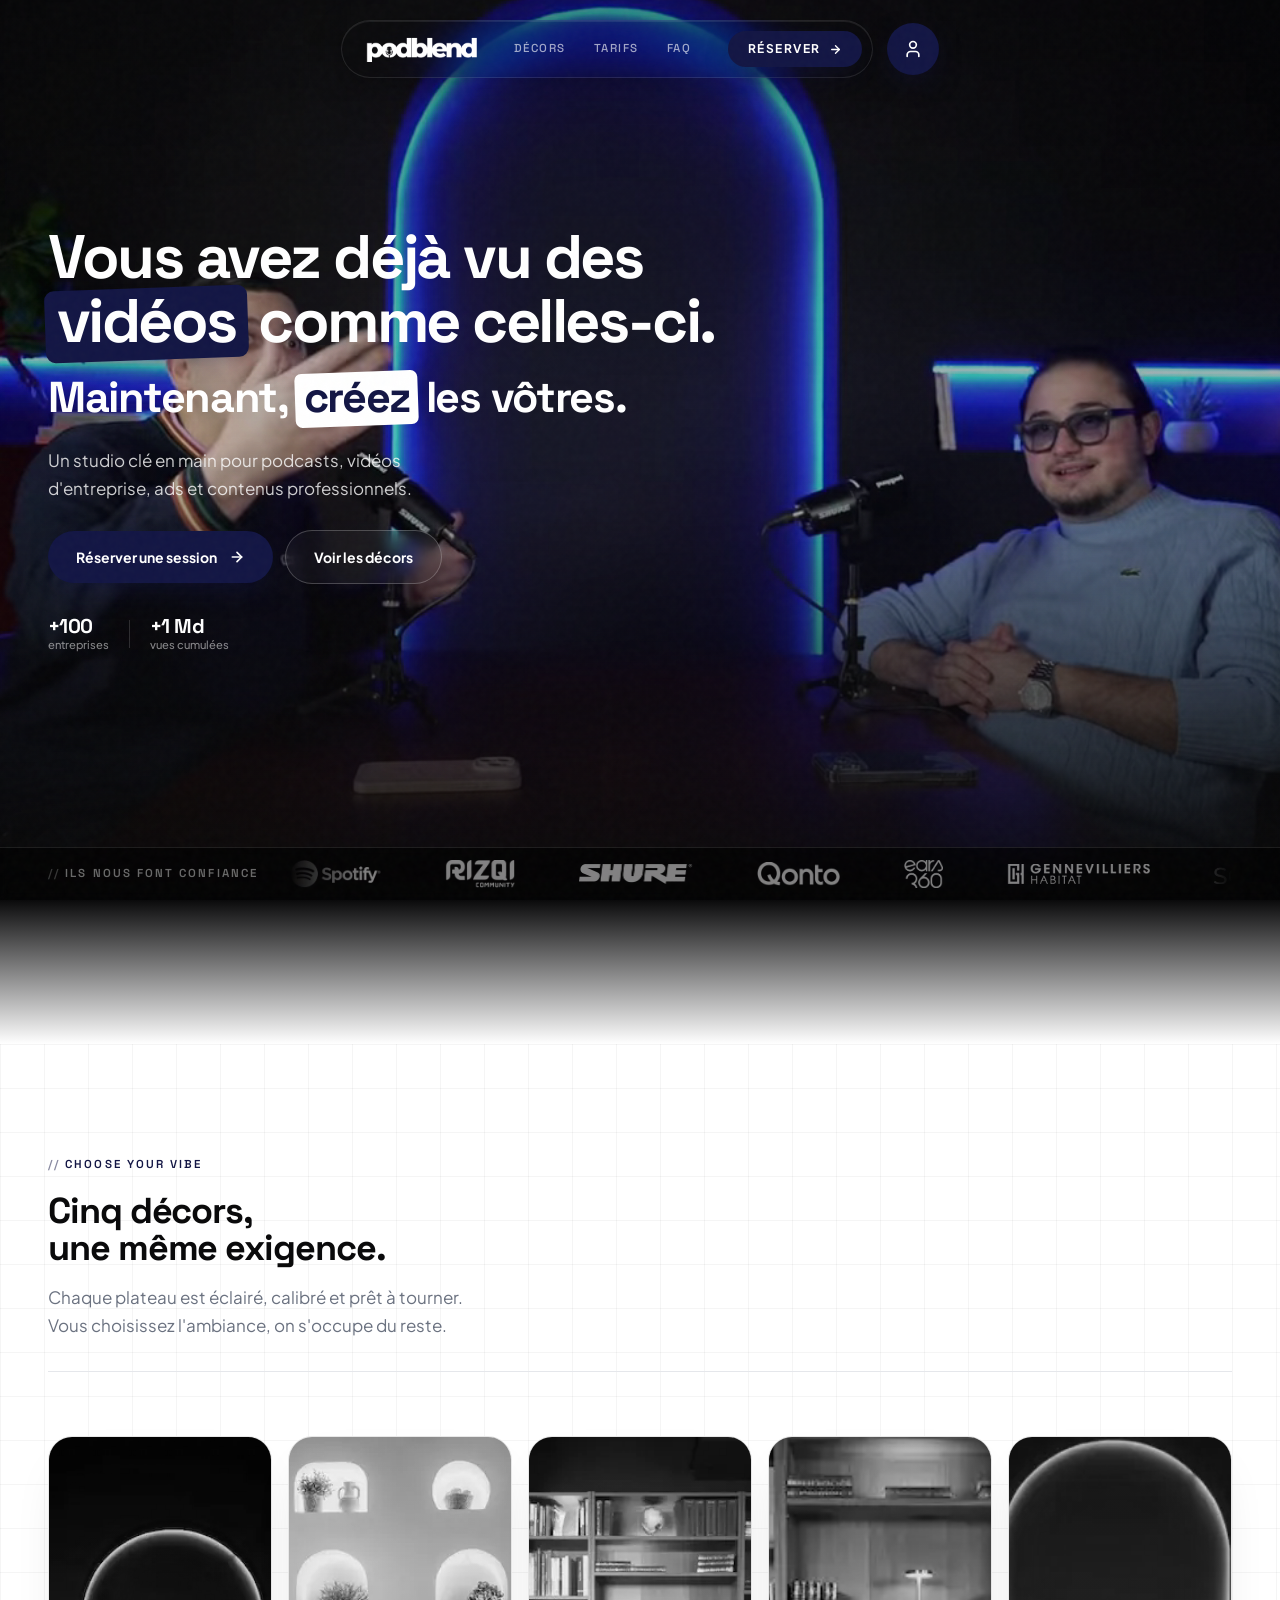
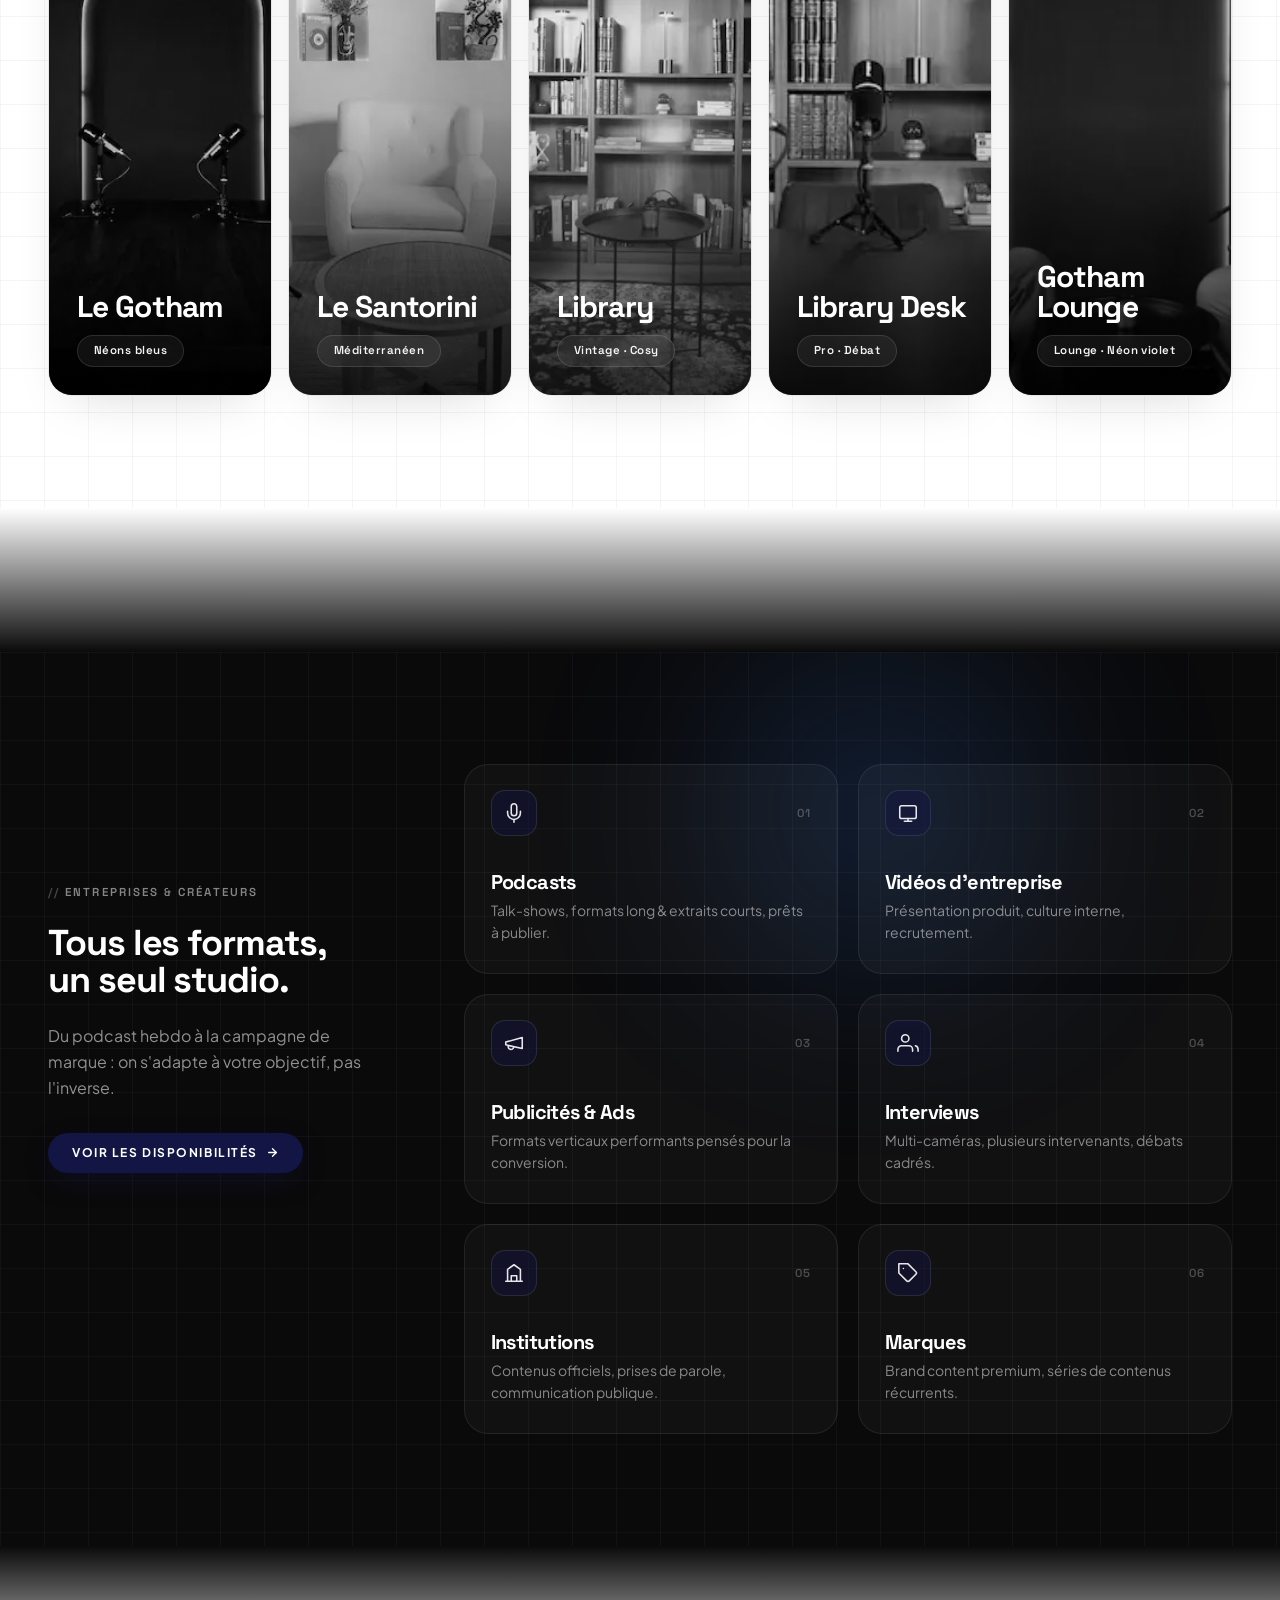
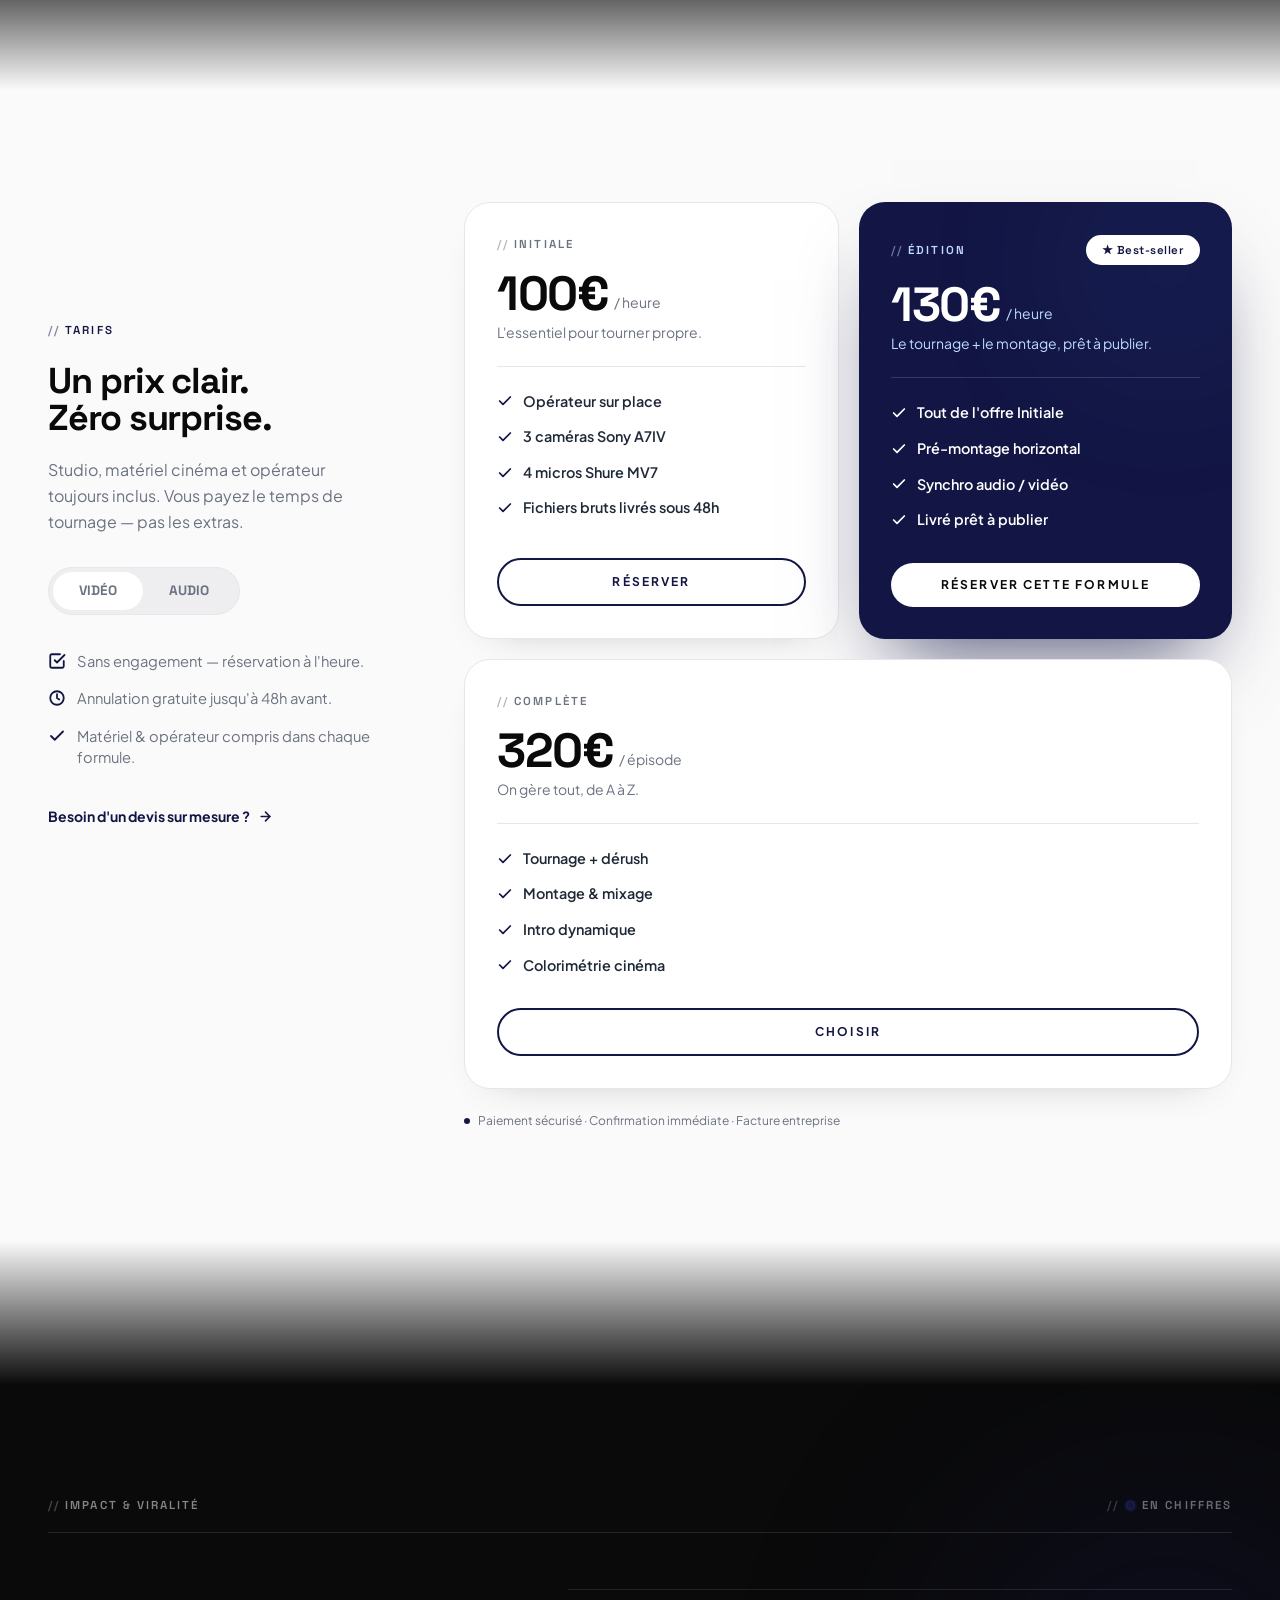
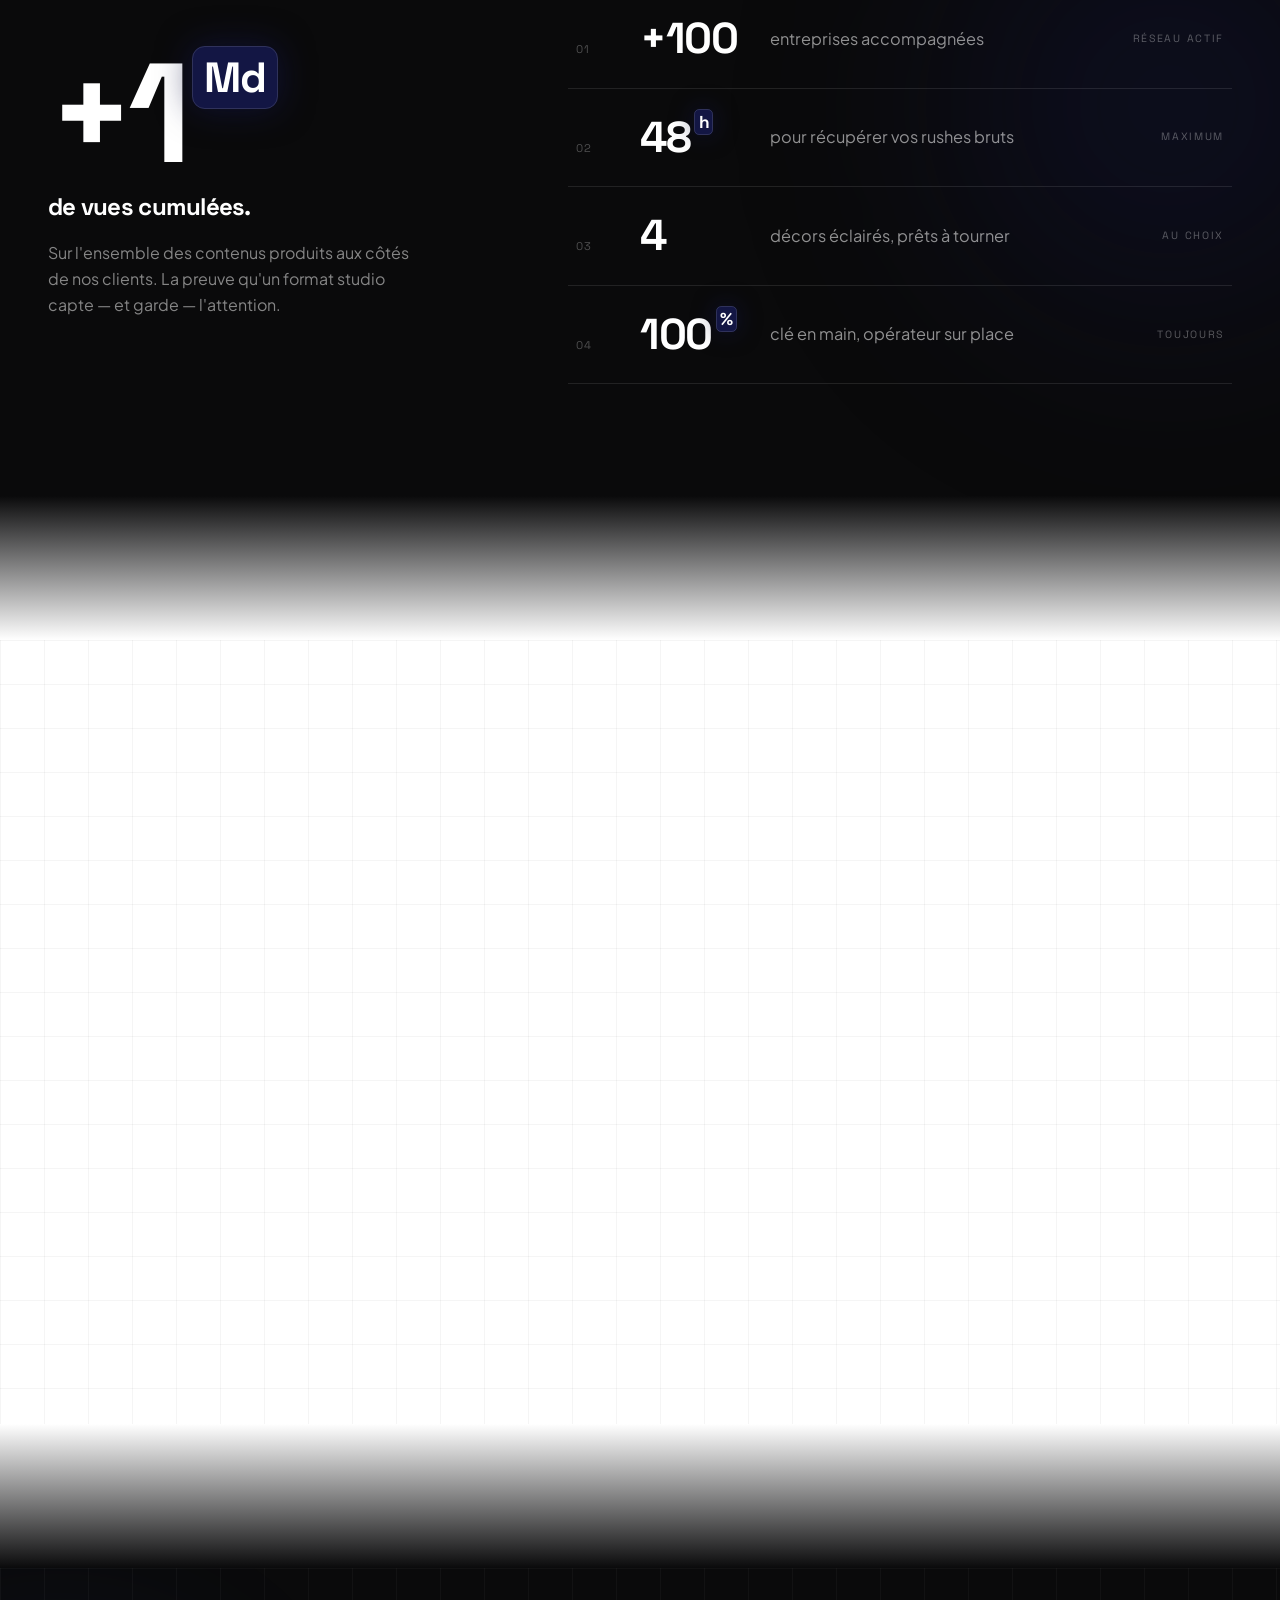
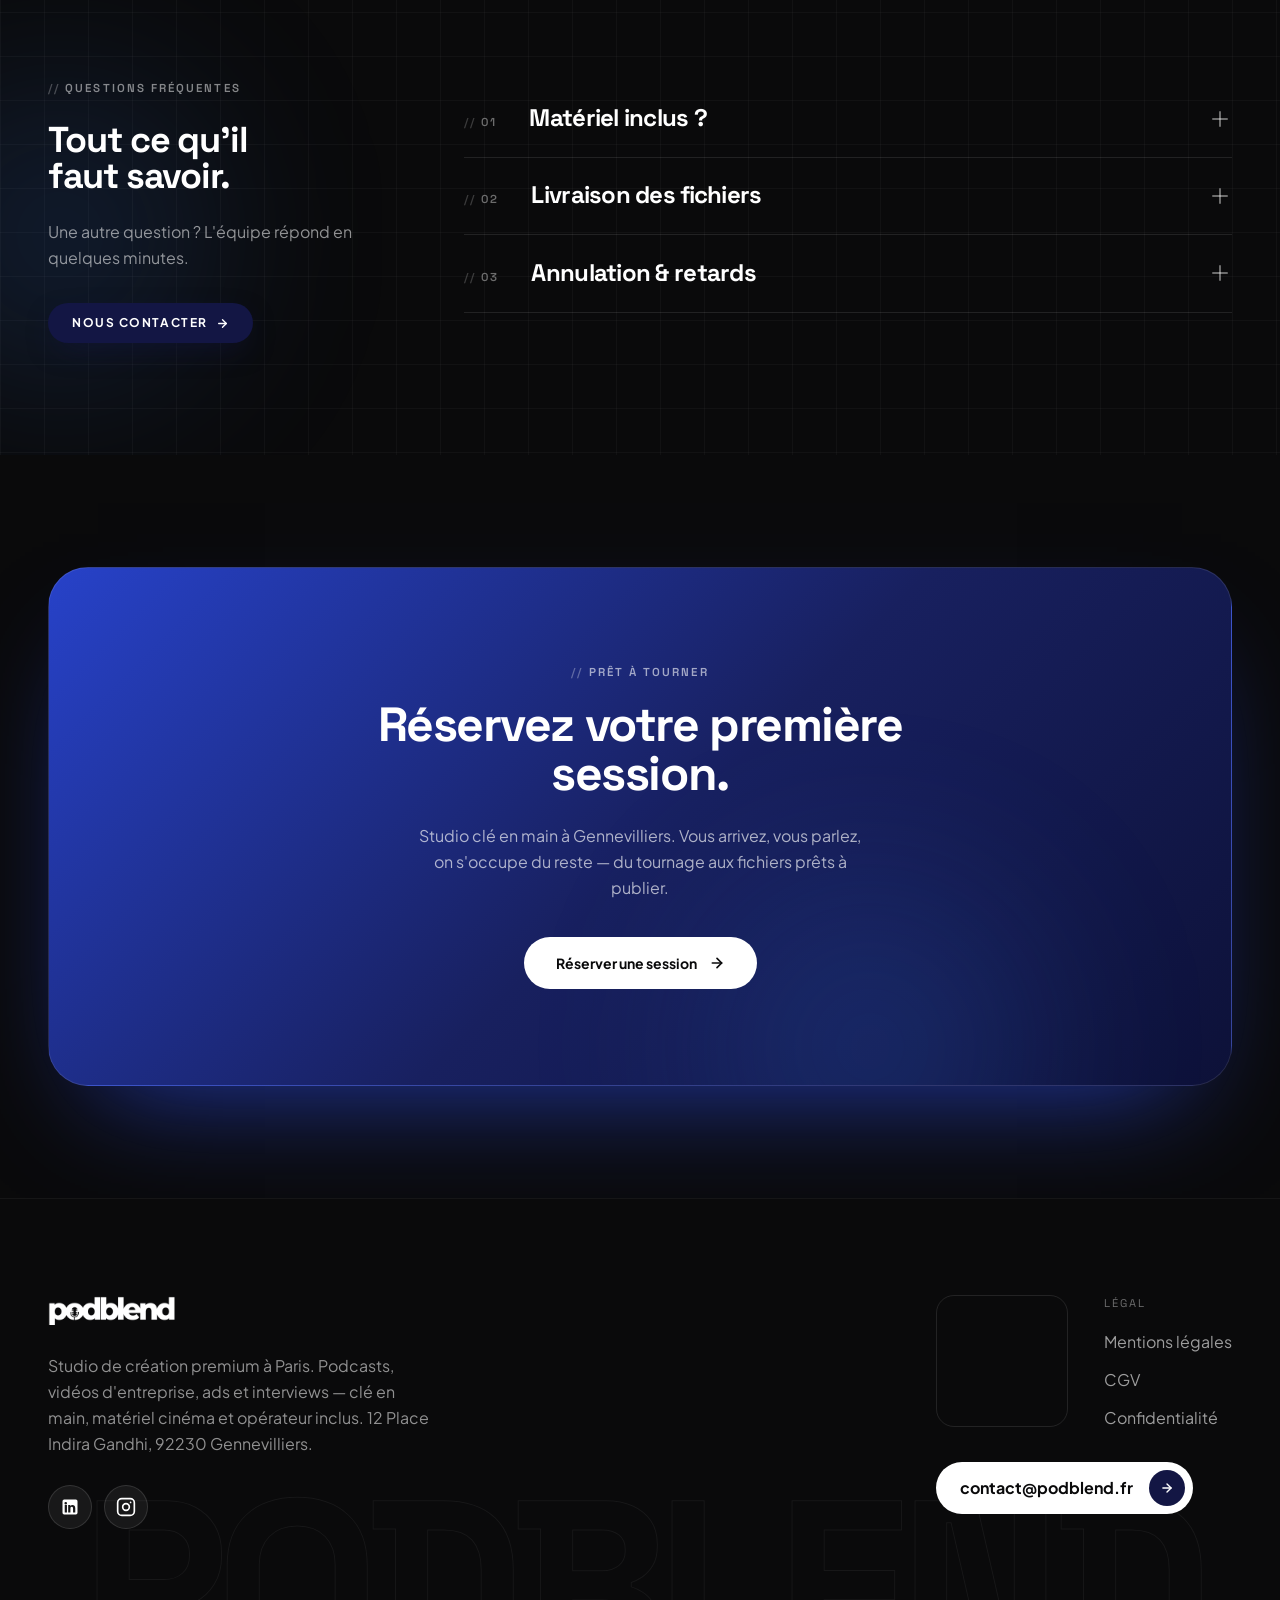
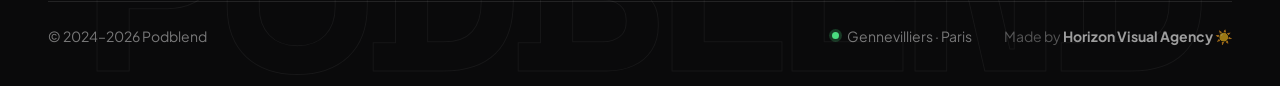
==== commit 9bbc3507: "Hero: surlignage en marqueur incliné (principe horizon) au lieu de pilule arrondie + ombre flottante" ====
--- a/index.html
+++ b/index.html
@@ -186,16 +186,22 @@
             .hero-h1{font-size:1.9rem; line-height:1.12;}
             #hero .hero-h1{margin-bottom:.85rem;}
             #hero .hero-sub{font-size:1.4rem; margin-bottom:1rem;}
-            #hero .lead{font-size:.9rem; line-height:1.5; margin-bottom:1.25rem; max-width:34ch;}
+            #hero .lead{font-size:.92rem; line-height:1.6; margin-bottom:1.25rem; max-width:34ch;}
             #hero .hero-content{padding-top:6.5rem; padding-bottom:2.5rem; justify-content:center;}
             #hero .hero-content > .flex{margin-bottom:1.25rem !important;}
         }
-        .hl-blue{display:inline-block; background:var(--accent); color:#fff; padding:0 .14em; border-radius:14px;
-            box-decoration-break:clone; -webkit-box-decoration-break:clone; box-shadow:0 16px 44px -14px rgba(19,22,68,.85);}
-        .hl-white{display:inline-block; background:#fff; color:var(--accent); padding:0 .14em; border-radius:14px;
-            box-decoration-break:clone; -webkit-box-decoration-break:clone; box-shadow:0 16px 44px -14px rgba(255,255,255,.35);}
-        .hl-soft{display:inline-block; background:#fff; color:var(--ink); padding:0 .12em; border-radius:14px;
-            box-decoration-break:clone; -webkit-box-decoration-break:clone;}
+        /* Surligneur marqueur (principe horizon) : fond derrière le texte, légèrement incliné,
+           radius serré, pas d'ombre flottante — rendu net et identique desktop/mobile */
+        .hl-blue,.hl-white,.hl-soft{position:relative; display:inline-block; padding:0 .14em;
+            background:none; vertical-align:baseline; z-index:0;}
+        .hl-blue::before,.hl-white::before,.hl-soft::before{content:''; position:absolute;
+            inset:-.04em -.05em -.10em; border-radius:.16em; transform:rotate(-2deg); z-index:-1;}
+        .hl-blue{color:#fff;}
+        .hl-blue::before{background:var(--accent); box-shadow:0 10px 26px -16px rgba(19,22,68,.6);}
+        .hl-white{color:var(--accent);}
+        .hl-white::before{background:#fff;}
+        .hl-soft{color:var(--ink);}
+        .hl-soft::before{background:#fff;}
         .btn-ghost-d{border-radius:999px; font-weight:700; color:#fff; border:1px solid rgba(255,255,255,.22);
             background:rgba(255,255,255,.04); backdrop-filter:blur(8px); transition:all .35s cubic-bezier(.22,1,.36,1);}
         .btn-ghost-d:hover{border-color:rgba(255,255,255,.5); background:rgba(255,255,255,.09); transform:translateY(-2px);}
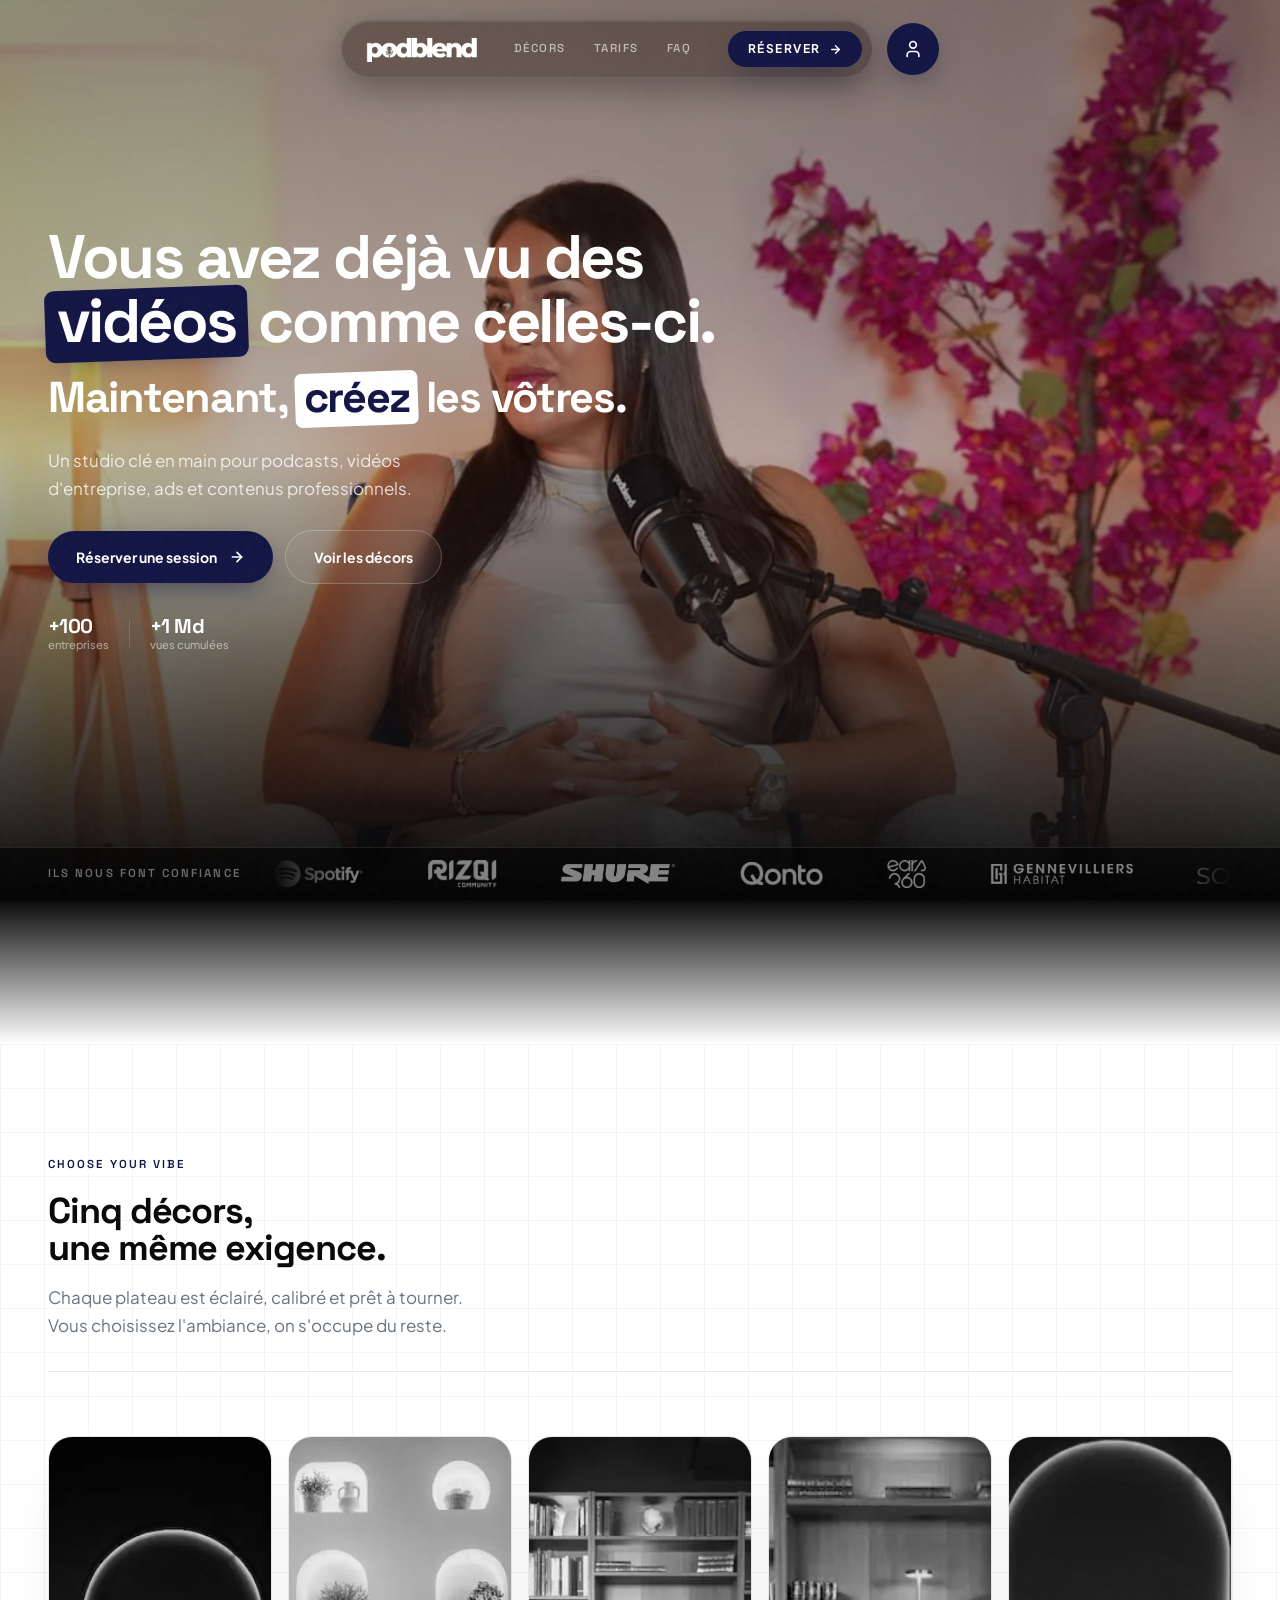
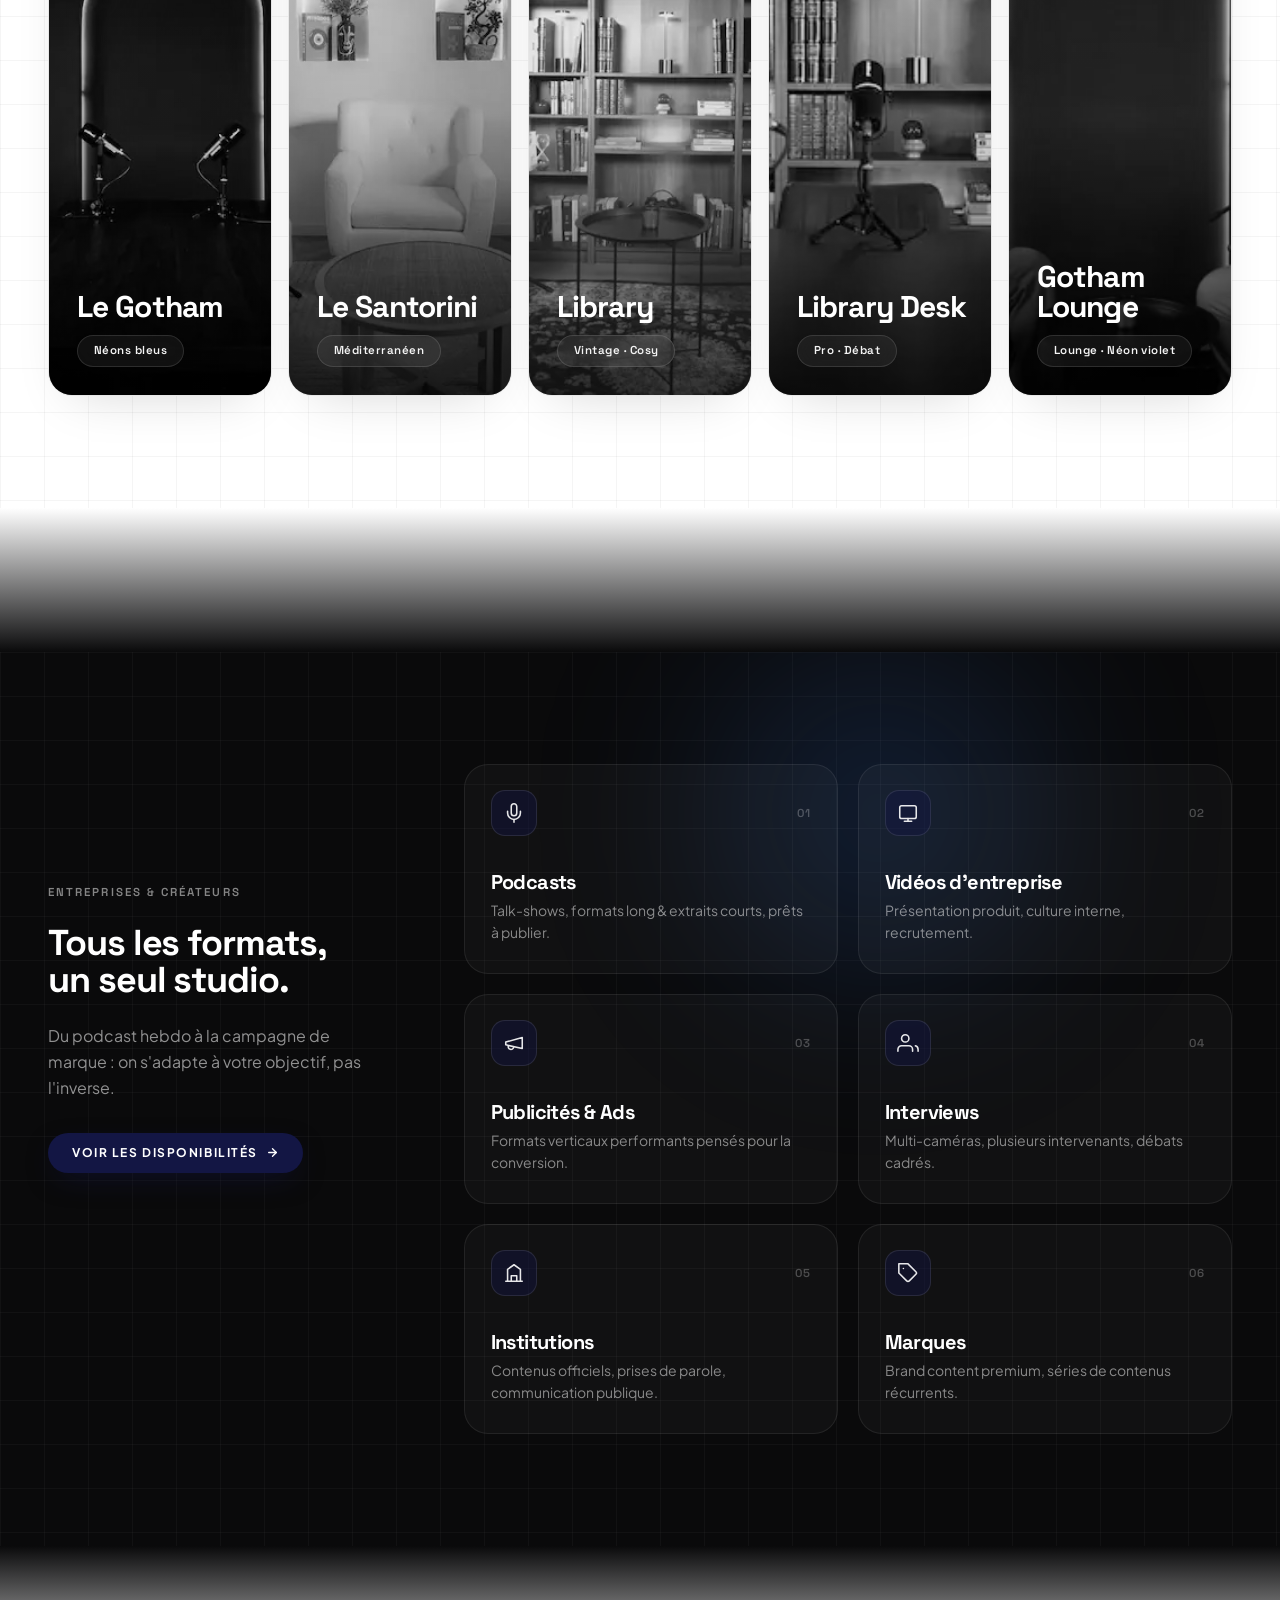
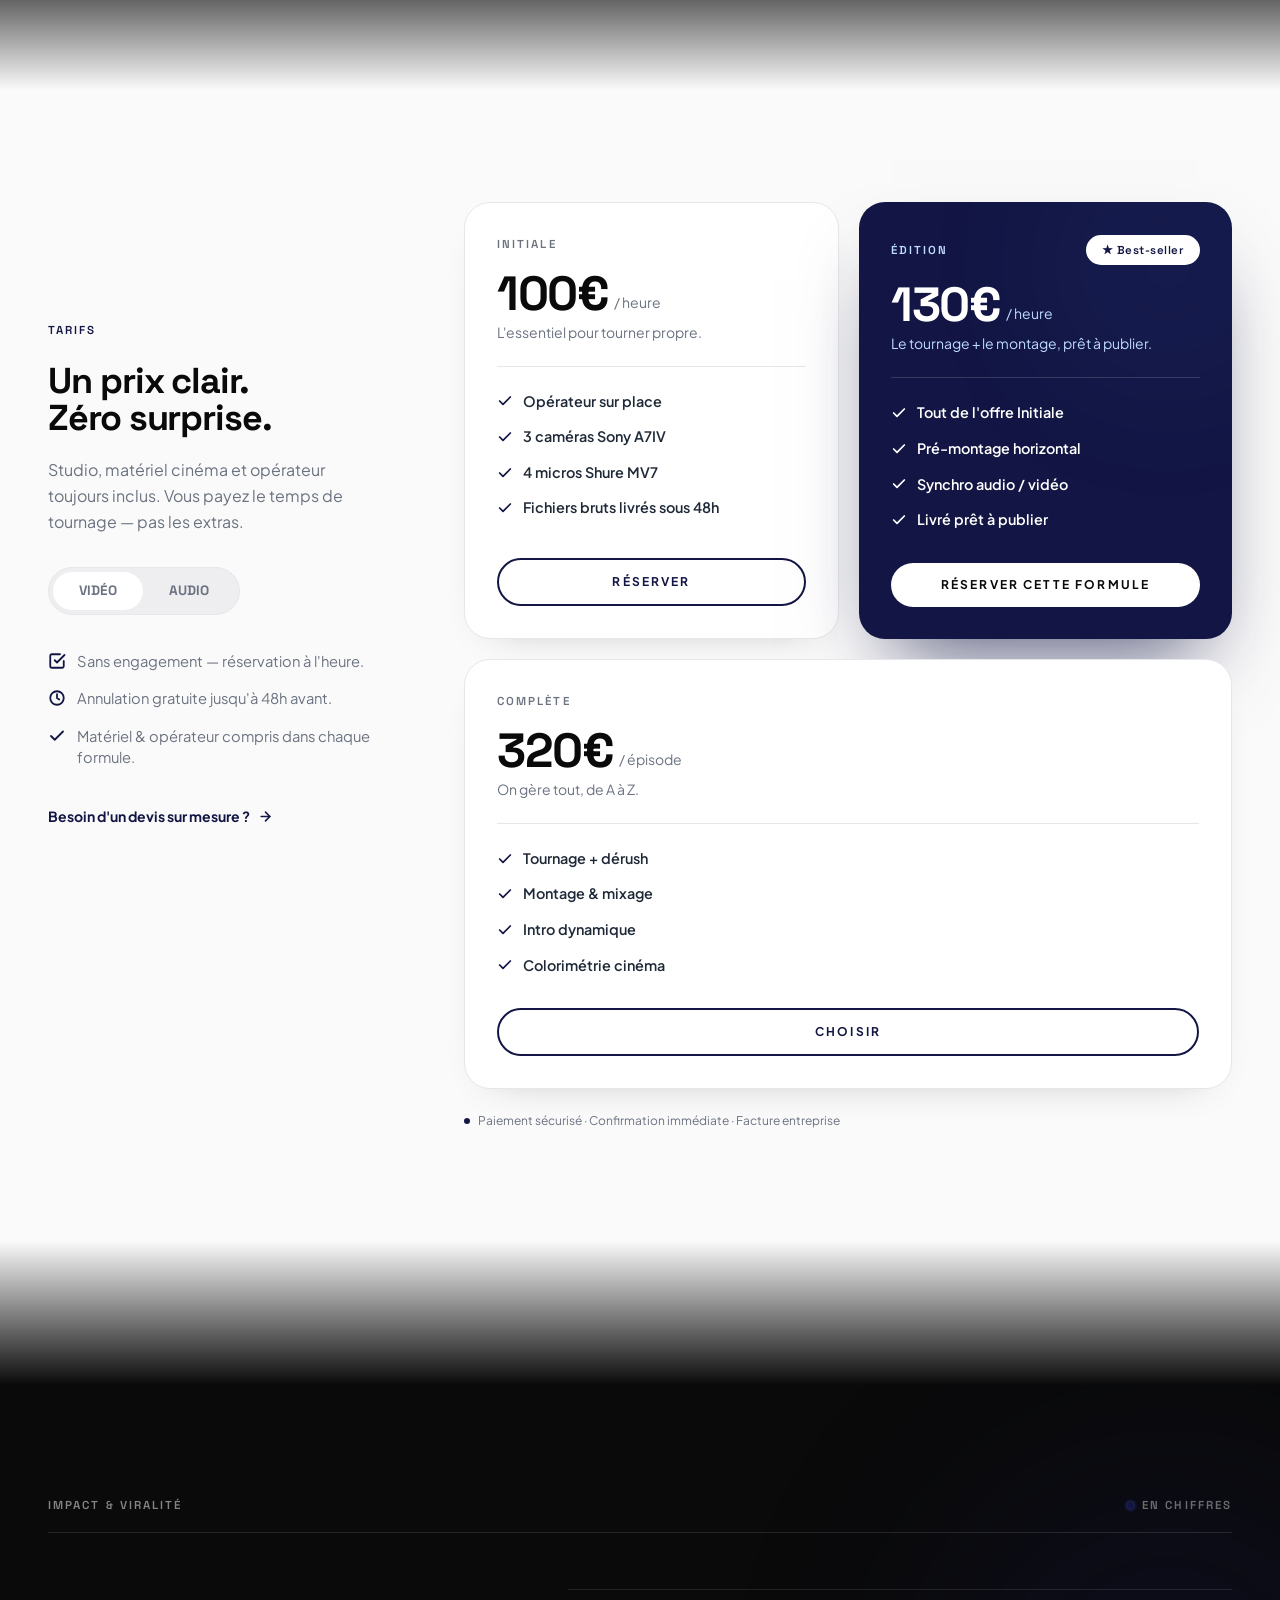
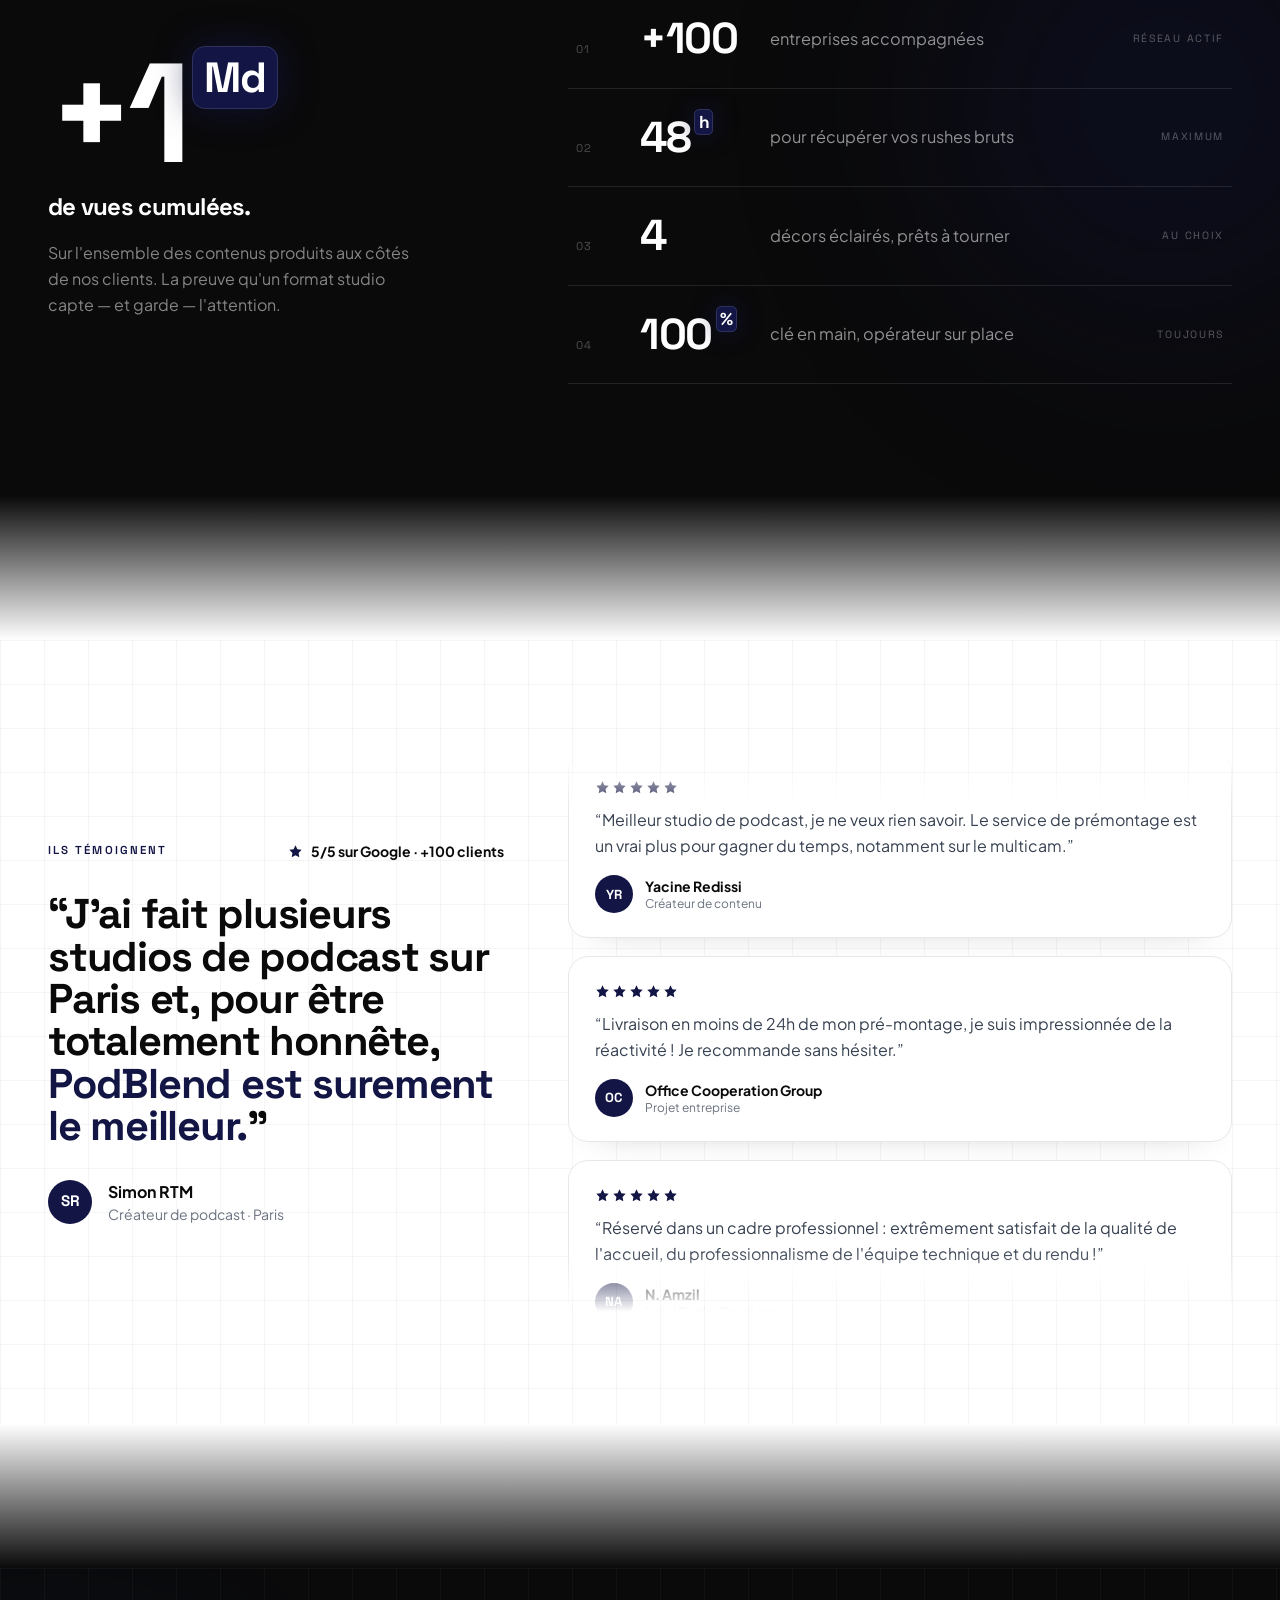
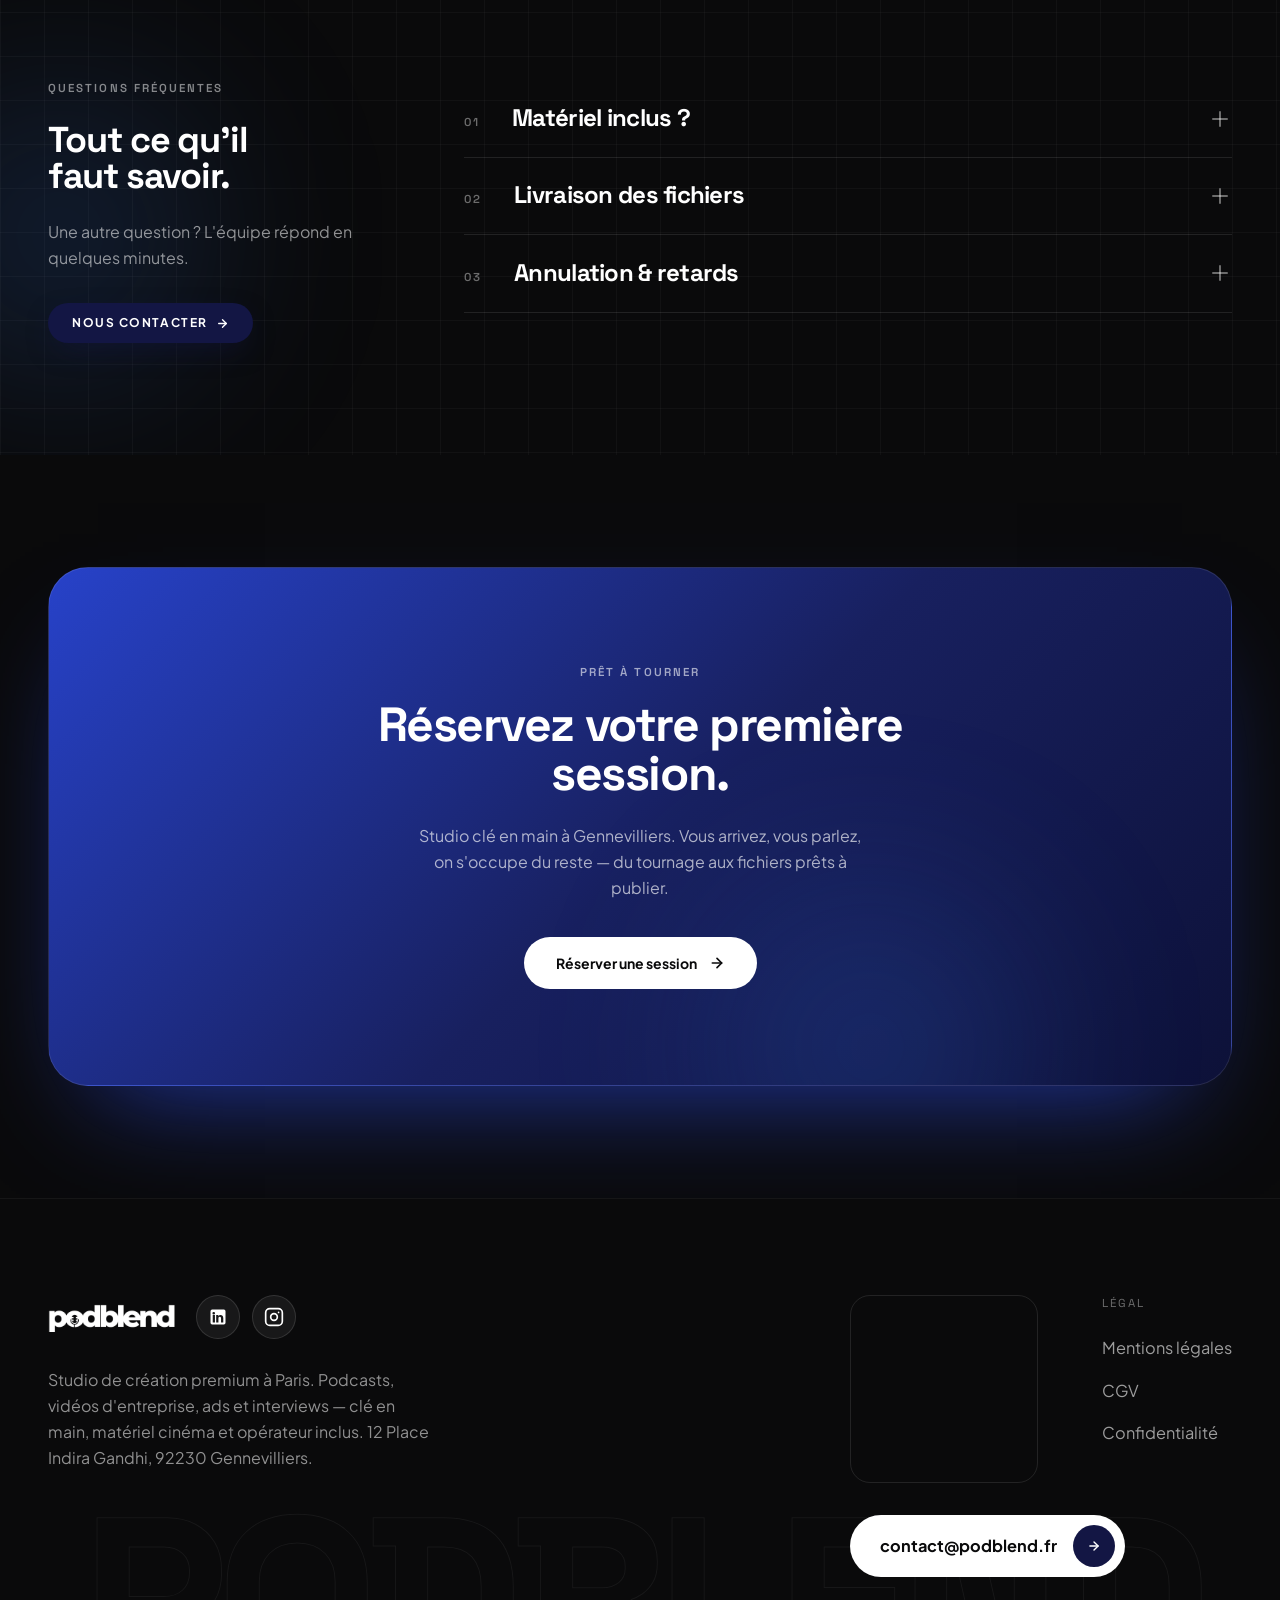
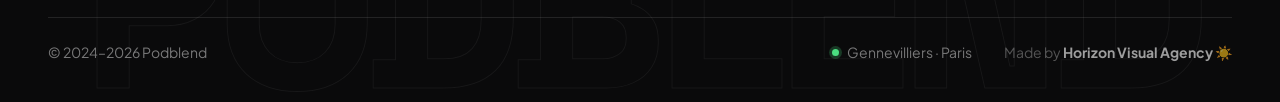
==== commit f3ec69e9: "Sections sans //, hover sponsors (Spotify blanc), refonte footer - Retrait du préfixe '// ' sur tous" ====
--- a/index.html
+++ b/index.html
@@ -32,7 +32,6 @@
         /* ---------- TYPOGRAPHIE ---------- */
         .display{font-family:'Space Grotesk',monospace; letter-spacing:-0.03em; font-weight:700; line-height:1.02;}
         .label{font-family:'Space Grotesk',monospace; text-transform:uppercase; letter-spacing:0.18em; font-size:0.72rem; font-weight:600;}
-        .label::before{content:'// '; opacity:0.5;}
         .lead{font-size:1.0625rem; line-height:1.65; max-width:38ch;}
 
         /* ---------- NOISE ---------- */
@@ -225,10 +224,10 @@
         .footer-wm{position:absolute; left:50%; bottom:-1.5rem; transform:translateX(-50%); font-family:'Space Grotesk',monospace;
             font-weight:700; letter-spacing:-.05em; line-height:1; white-space:nowrap; pointer-events:none; user-select:none;
             font-size:clamp(5rem,19vw,17rem); color:transparent; -webkit-text-stroke:1px rgba(255,255,255,.055); z-index:0;}
-        .footer-mail{background:#fff; color:var(--ink); border-radius:999px; padding:.5rem .5rem .5rem 1.5rem; font-weight:700;
+        .footer-mail{background:#fff; color:var(--ink); border-radius:999px; padding:.62rem .62rem .62rem 1.85rem; font-weight:700; font-size:1.02rem;
             transition:all .35s cubic-bezier(.22,1,.36,1);}
         .footer-mail:hover{transform:translateY(-2px); box-shadow:0 18px 40px -16px rgba(255,255,255,.22);}
-        .footer-mail-arrow{width:36px; height:36px; border-radius:50%; background:var(--accent); color:#fff; display:inline-flex; align-items:center; justify-content:center; transition:transform .35s ease;}
+        .footer-mail-arrow{width:42px; height:42px; border-radius:50%; background:var(--accent); color:#fff; display:inline-flex; align-items:center; justify-content:center; transition:transform .35s ease;}
         .footer-mail:hover .footer-mail-arrow{transform:rotate(-45deg);}
         .social-card{display:flex; align-items:center; gap:1rem; padding:1.05rem 1.2rem; border-radius:20px;
             background:rgba(255,255,255,.03); border:1px solid rgba(255,255,255,.10); transition:all .4s cubic-bezier(.22,1,.36,1);}
@@ -237,7 +236,7 @@
         .social-card-arrow{margin-left:auto; width:34px; height:34px; border-radius:50%; border:1px solid rgba(255,255,255,.18);
             display:inline-flex; align-items:center; justify-content:center; color:rgba(255,255,255,.6); transition:all .35s ease;}
         .social-card:hover .social-card-arrow{background:var(--accent); border-color:var(--accent); color:#fff; transform:rotate(-45deg);}
-        .footer-map-card{width:132px; height:132px; border-radius:18px; overflow:hidden; border:1px solid rgba(255,255,255,.10);
+        .footer-map-card{width:188px; height:188px; border-radius:20px; overflow:hidden; border:1px solid rgba(255,255,255,.10);
             filter:grayscale(.45); transition:filter .5s ease, border-color .5s ease;}
         .footer-map-card:hover{filter:grayscale(0); border-color:rgba(255,255,255,.2);}
         .footer-map-card iframe{width:100%; height:100%; border:0; display:block;}
@@ -245,9 +244,9 @@
         .footer-circle:hover{transform:translateY(-3px);}
         .footer-circle.linkedin:hover{background:#0A66C2; border-color:transparent; box-shadow:0 10px 22px -8px rgba(10,102,194,.6);}
         .footer-circle.instagram:hover{background:linear-gradient(135deg,#833ab4,#fd1d1d,#fcb045); border-color:transparent; box-shadow:0 10px 22px -8px rgba(253,29,29,.5);}
-        .footer-legal{display:flex; flex-direction:column; align-items:flex-start; gap:14px;}
-        .footer-col-title{font-family:'Space Grotesk',monospace; text-transform:uppercase; letter-spacing:.18em; font-size:.7rem; color:rgba(255,255,255,.4); margin-bottom:4px;}
-        .footer-legal a{position:relative; color:rgba(255,255,255,.6); transition:color .3s ease;}
+        .footer-legal{display:flex; flex-direction:column; align-items:flex-start; gap:18px;}
+        .footer-col-title{font-family:'Space Grotesk',monospace; text-transform:uppercase; letter-spacing:.18em; font-size:.72rem; color:rgba(255,255,255,.4); margin-bottom:6px;}
+        .footer-legal a{position:relative; font-size:1.02rem; color:rgba(255,255,255,.6); transition:color .3s ease;}
         .footer-legal a::after{content:""; position:absolute; left:0; bottom:-4px; width:100%; height:1.5px; background:currentColor; transform:scaleX(0); transform-origin:right; transition:transform .4s cubic-bezier(.16,1,.3,1);}
         .footer-legal a:hover{color:#fff;}
         .footer-legal a:hover::after{transform:scaleX(1); transform-origin:left;}
@@ -400,7 +399,7 @@
                         <img src="5.webp" class="h-6 md:h-7 w-auto object-contain brightness-0 invert opacity-50 hover:opacity-100 transition" alt="Logo 5" width="100" height="28">
                         <img src="6.webp" class="h-4 md:h-5 w-auto object-contain brightness-0 invert opacity-50 hover:opacity-100 transition" alt="Logo 6" width="100" height="20">
                         <img src="7.webp" class="h-4 md:h-5 w-auto object-contain brightness-0 invert opacity-50 hover:opacity-100 transition" alt="Logo 7" width="100" height="20">
-                        <img src="8.webp" class="h-6 md:h-7 w-auto object-contain grayscale opacity-50 hover:opacity-100 transition" alt="Logo 8" width="100" height="28">
+                        <img src="8.webp" class="h-6 md:h-7 w-auto object-contain brightness-0 invert opacity-50 hover:opacity-100 transition" alt="Logo 8" width="100" height="28">
                         <img src="9.webp" class="h-6 md:h-7 w-auto object-contain brightness-0 invert opacity-50 hover:opacity-100 transition" alt="Logo 9" width="100" height="28">
                     </div>
                     <div class="flex animate-scroll items-center gap-12 md:gap-16 shrink-0 min-w-full justify-around" aria-hidden="true">
@@ -411,7 +410,7 @@
                         <img src="5.webp" class="h-6 md:h-7 w-auto object-contain brightness-0 invert opacity-50" alt="" width="100" height="28" loading="lazy">
                         <img src="6.webp" class="h-4 md:h-5 w-auto object-contain brightness-0 invert opacity-50" alt="" width="100" height="20" loading="lazy">
                         <img src="7.webp" class="h-4 md:h-5 w-auto object-contain brightness-0 invert opacity-50" alt="" width="100" height="20" loading="lazy">
-                        <img src="8.webp" class="h-6 md:h-7 w-auto object-contain grayscale opacity-50" alt="" width="100" height="28" loading="lazy">
+                        <img src="8.webp" class="h-6 md:h-7 w-auto object-contain brightness-0 invert opacity-50" alt="" width="100" height="28" loading="lazy">
                         <img src="9.webp" class="h-6 md:h-7 w-auto object-contain brightness-0 invert opacity-50" alt="" width="100" height="28" loading="lazy">
                     </div>
                 </div>
@@ -854,22 +853,24 @@
         <div class="flex flex-col md:flex-row md:items-start md:justify-between gap-12 md:gap-10 lg:gap-14">
             <!-- Bloc identité -->
             <div class="footer-left max-w-sm shrink">
-                <a href="#hero" class="block w-32 mb-7 hover:opacity-80 transition">
-                    <img src="votre-logo.webp" alt="Podblend" class="w-full h-auto" loading="lazy" width="128" height="36">
-                </a>
-                <p class="text-white/55 leading-relaxed mb-7">Studio de création premium à Paris. Podcasts, vidéos d'entreprise, ads et interviews — clé en main, matériel cinéma et opérateur inclus. 12 Place Indira Gandhi, 92230 Gennevilliers.</p>
-                <div class="flex items-center gap-3 mb-8">
-                    <a href="https://www.linkedin.com/company/podblend/" target="_blank" rel="noopener noreferrer" aria-label="LinkedIn" class="footer-circle linkedin">
-                        <svg width="20" height="20" viewBox="0 0 24 24" fill="currentColor"><path d="M19 3a2 2 0 0 1 2 2v14a2 2 0 0 1-2 2H5a2 2 0 0 1-2-2V5a2 2 0 0 1 2-2h14zM8.34 9.5H5.67V18.5h2.67V9.5zM7 5.88a1.55 1.55 0 1 0 0 3.09 1.55 1.55 0 0 0 0-3.09zM18.34 18.5v-4.93c0-2.64-1.41-3.87-3.29-3.87a2.84 2.84 0 0 0-2.57 1.41h-.04V9.5H9.84V18.5h2.67v-4.46c0-1.18.22-2.32 1.68-2.32 1.44 0 1.46 1.35 1.46 2.39v4.39h2.69z"/></svg>
+                <div class="flex items-center gap-5 mb-7">
+                    <a href="#hero" class="block w-32 hover:opacity-80 transition shrink-0">
+                        <img src="votre-logo.webp" alt="Podblend" class="w-full h-auto" loading="lazy" width="128" height="36">
                     </a>
-                    <a href="https://www.instagram.com/podblend.fr/" target="_blank" rel="noopener noreferrer" aria-label="Instagram" class="footer-circle instagram">
-                        <svg width="20" height="20" viewBox="0 0 24 24" fill="none" stroke="currentColor" stroke-width="2" stroke-linecap="round" stroke-linejoin="round"><rect x="2" y="2" width="20" height="20" rx="5"/><circle cx="12" cy="12" r="4"/><line x1="17.5" y1="6.5" x2="17.5" y2="6.5"/></svg>
-                    </a>
-                </div>
+                    <div class="flex items-center gap-3">
+                        <a href="https://www.linkedin.com/company/podblend/" target="_blank" rel="noopener noreferrer" aria-label="LinkedIn" class="footer-circle linkedin">
+                            <svg width="20" height="20" viewBox="0 0 24 24" fill="currentColor"><path d="M19 3a2 2 0 0 1 2 2v14a2 2 0 0 1-2 2H5a2 2 0 0 1-2-2V5a2 2 0 0 1 2-2h14zM8.34 9.5H5.67V18.5h2.67V9.5zM7 5.88a1.55 1.55 0 1 0 0 3.09 1.55 1.55 0 0 0 0-3.09zM18.34 18.5v-4.93c0-2.64-1.41-3.87-3.29-3.87a2.84 2.84 0 0 0-2.57 1.41h-.04V9.5H9.84V18.5h2.67v-4.46c0-1.18.22-2.32 1.68-2.32 1.44 0 1.46 1.35 1.46 2.39v4.39h2.69z"/></svg>
+                        </a>
+                        <a href="https://www.instagram.com/podblend.fr/" target="_blank" rel="noopener noreferrer" aria-label="Instagram" class="footer-circle instagram">
+                            <svg width="20" height="20" viewBox="0 0 24 24" fill="none" stroke="currentColor" stroke-width="2" stroke-linecap="round" stroke-linejoin="round"><rect x="2" y="2" width="20" height="20" rx="5"/><circle cx="12" cy="12" r="4"/><line x1="17.5" y1="6.5" x2="17.5" y2="6.5"/></svg>
+                        </a>
+                    </div>
+                </div>
+                <p class="text-white/55 leading-relaxed">Studio de création premium à Paris. Podcasts, vidéos d'entreprise, ads et interviews — clé en main, matériel cinéma et opérateur inclus. 12 Place Indira Gandhi, 92230 Gennevilliers.</p>
             </div>
             <!-- Carte + Légal, puis bouton contact en dessous -->
             <div class="flex flex-col items-start gap-8 shrink-0">
-                <div class="flex items-start gap-7 sm:gap-9">
+                <div class="flex flex-col sm:flex-row items-start gap-8 md:gap-16">
                     <div class="footer-map-card shrink-0">
                         <iframe title="Carte studio Podblend Gennevilliers" src="https://www.google.com/maps?q=12+Place+Indira+Gandhi+92230+Gennevilliers&output=embed" loading="lazy"></iframe>
                     </div>
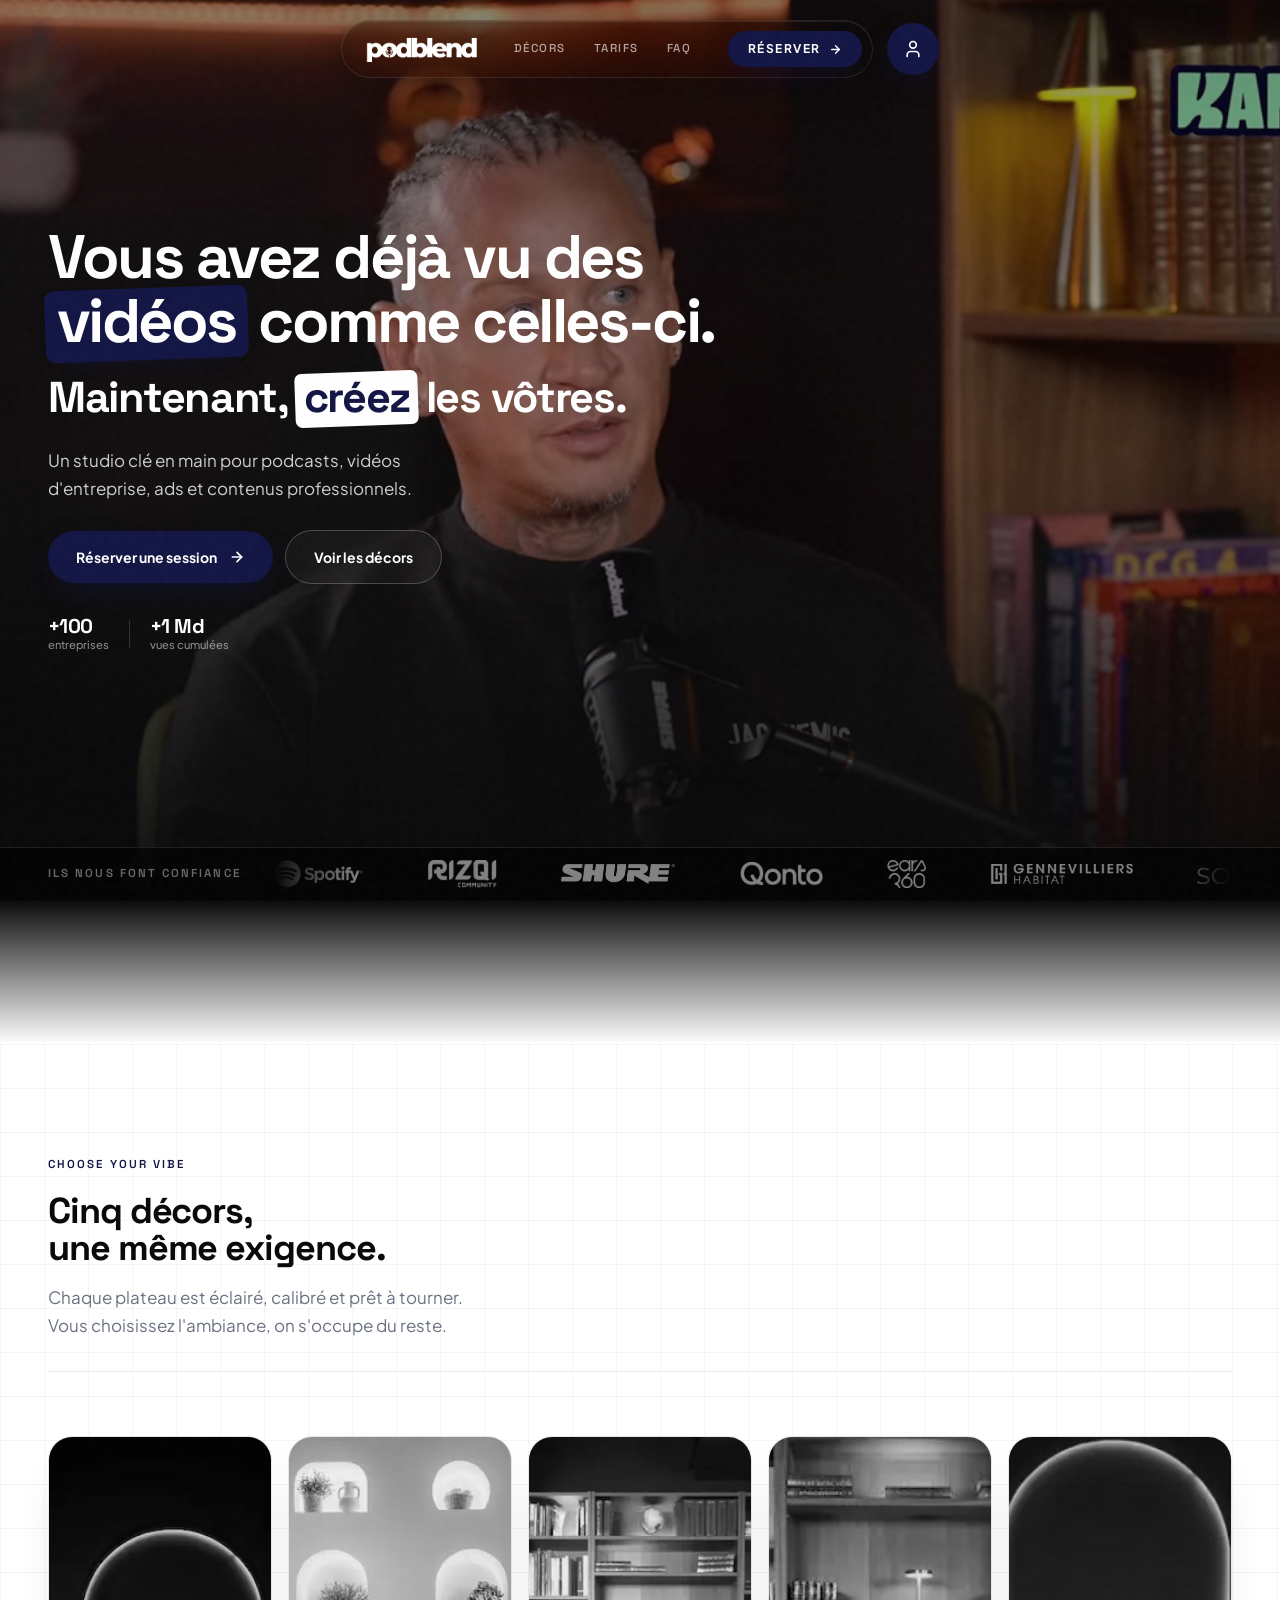
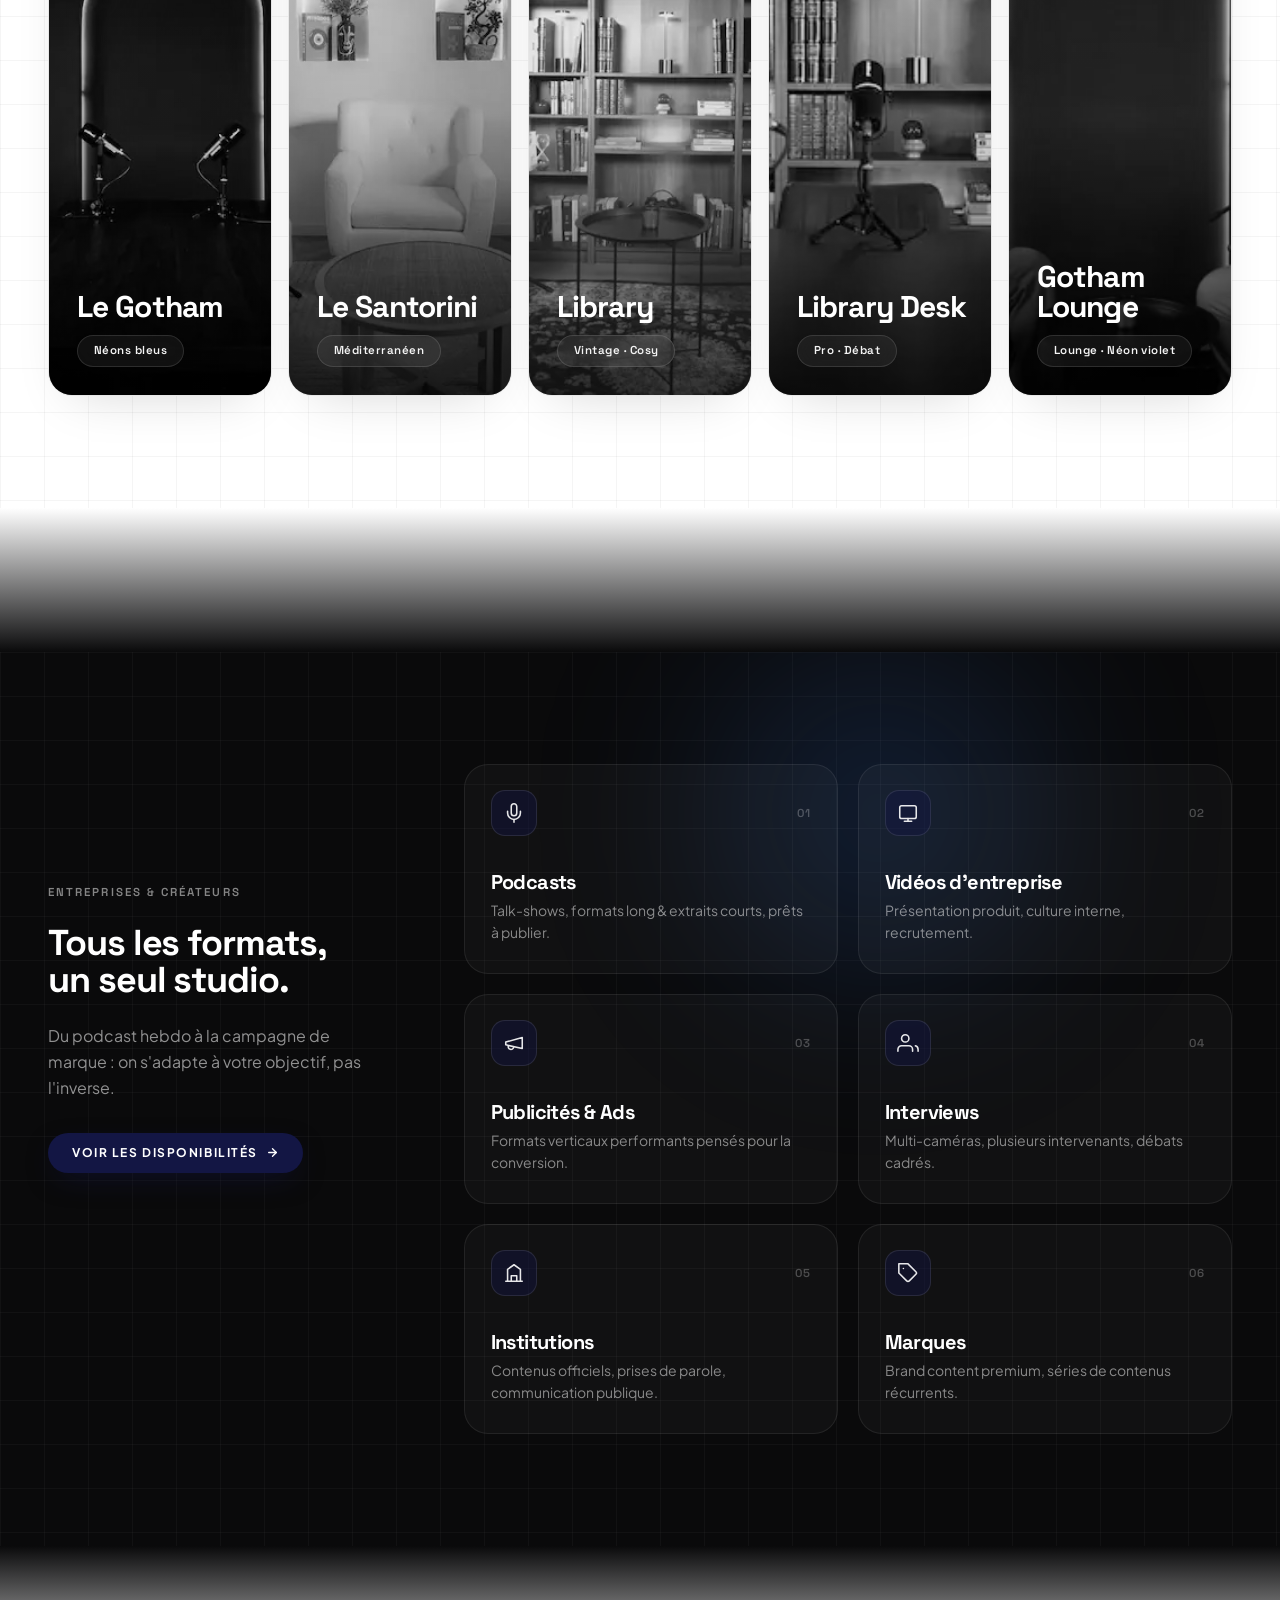
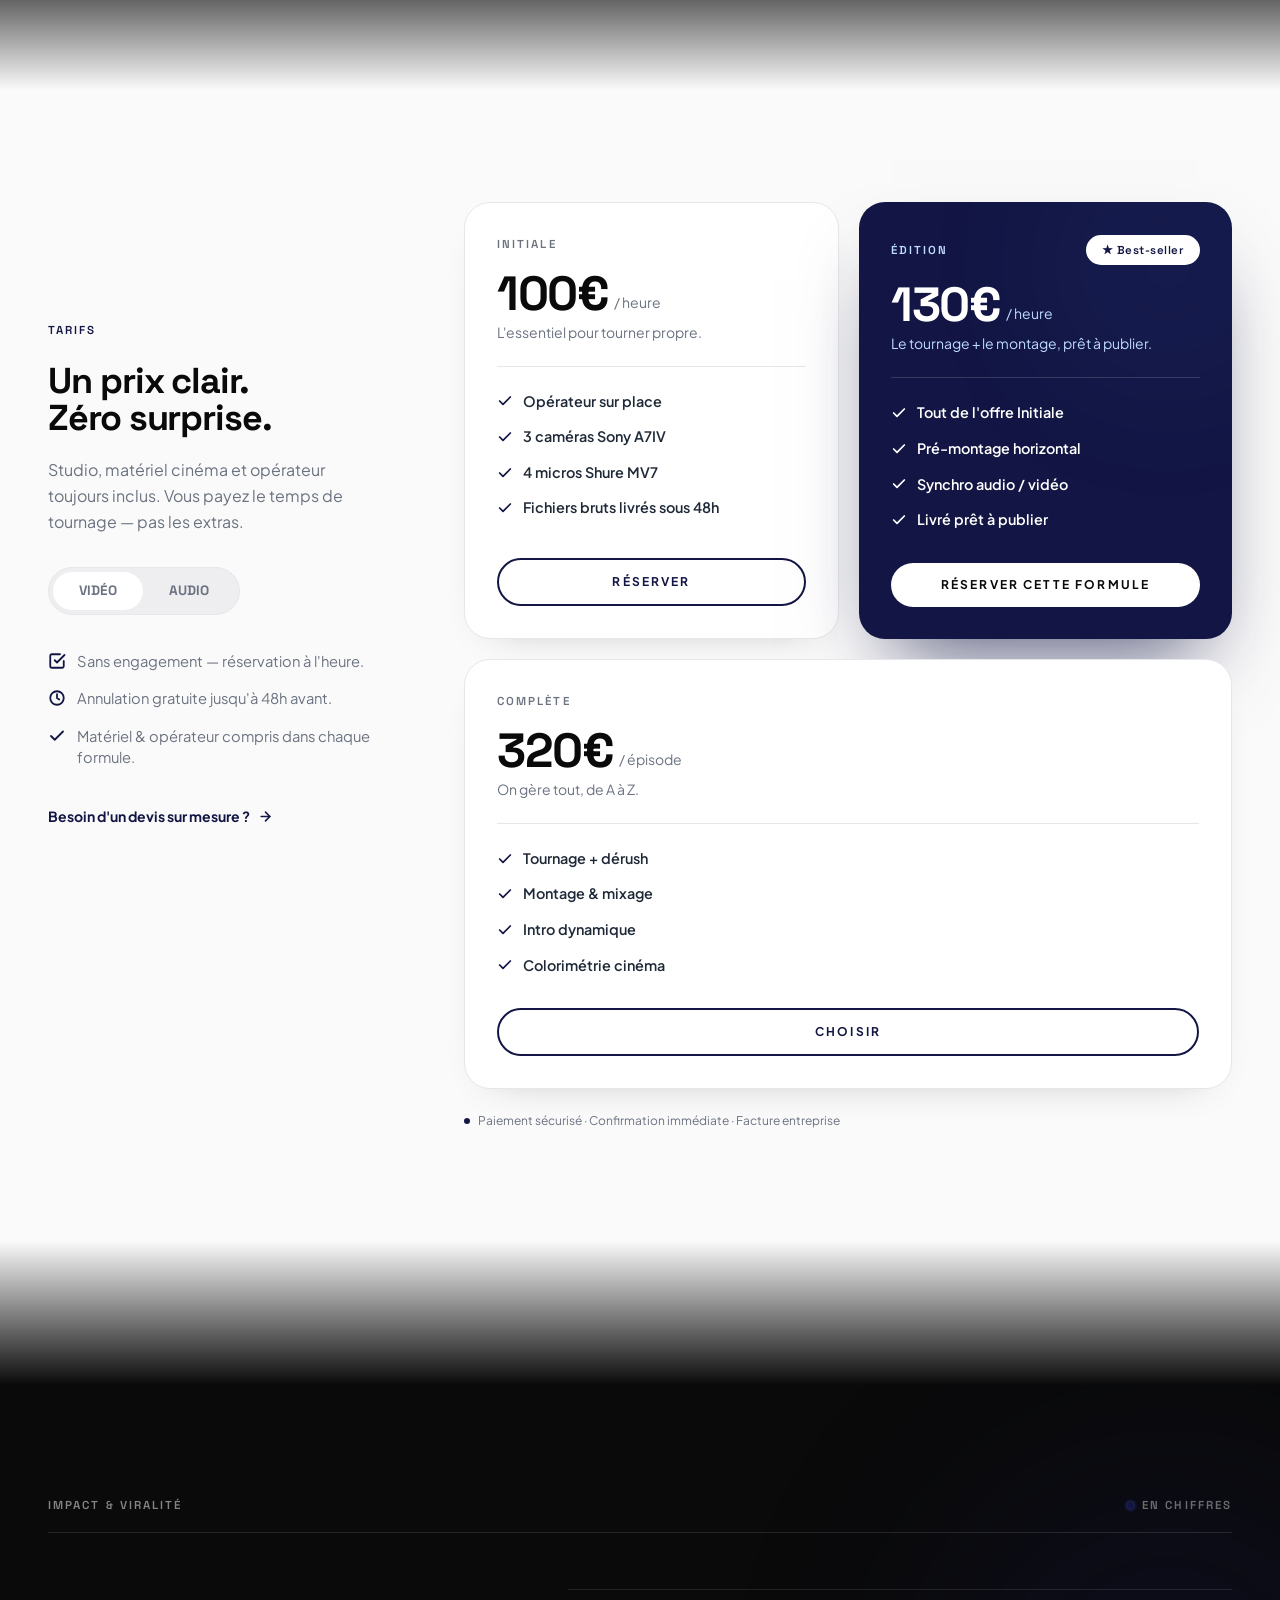
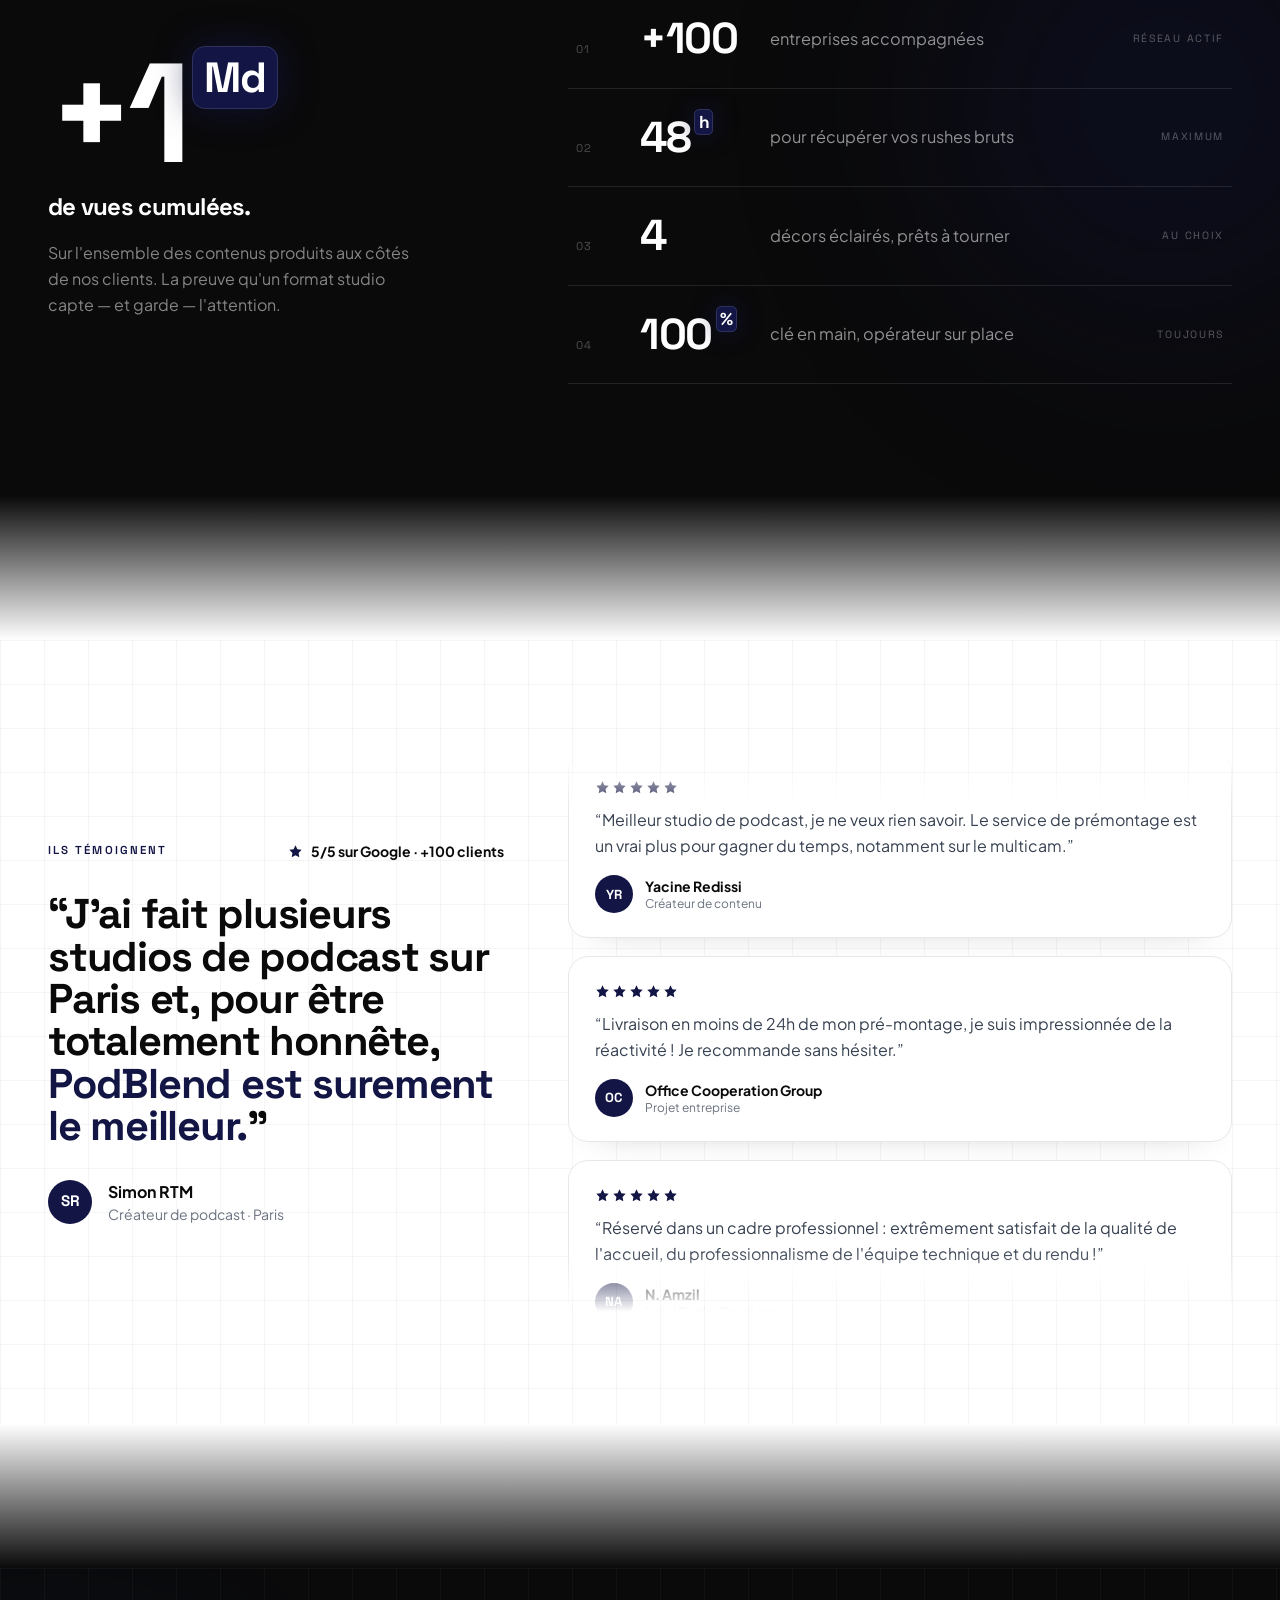
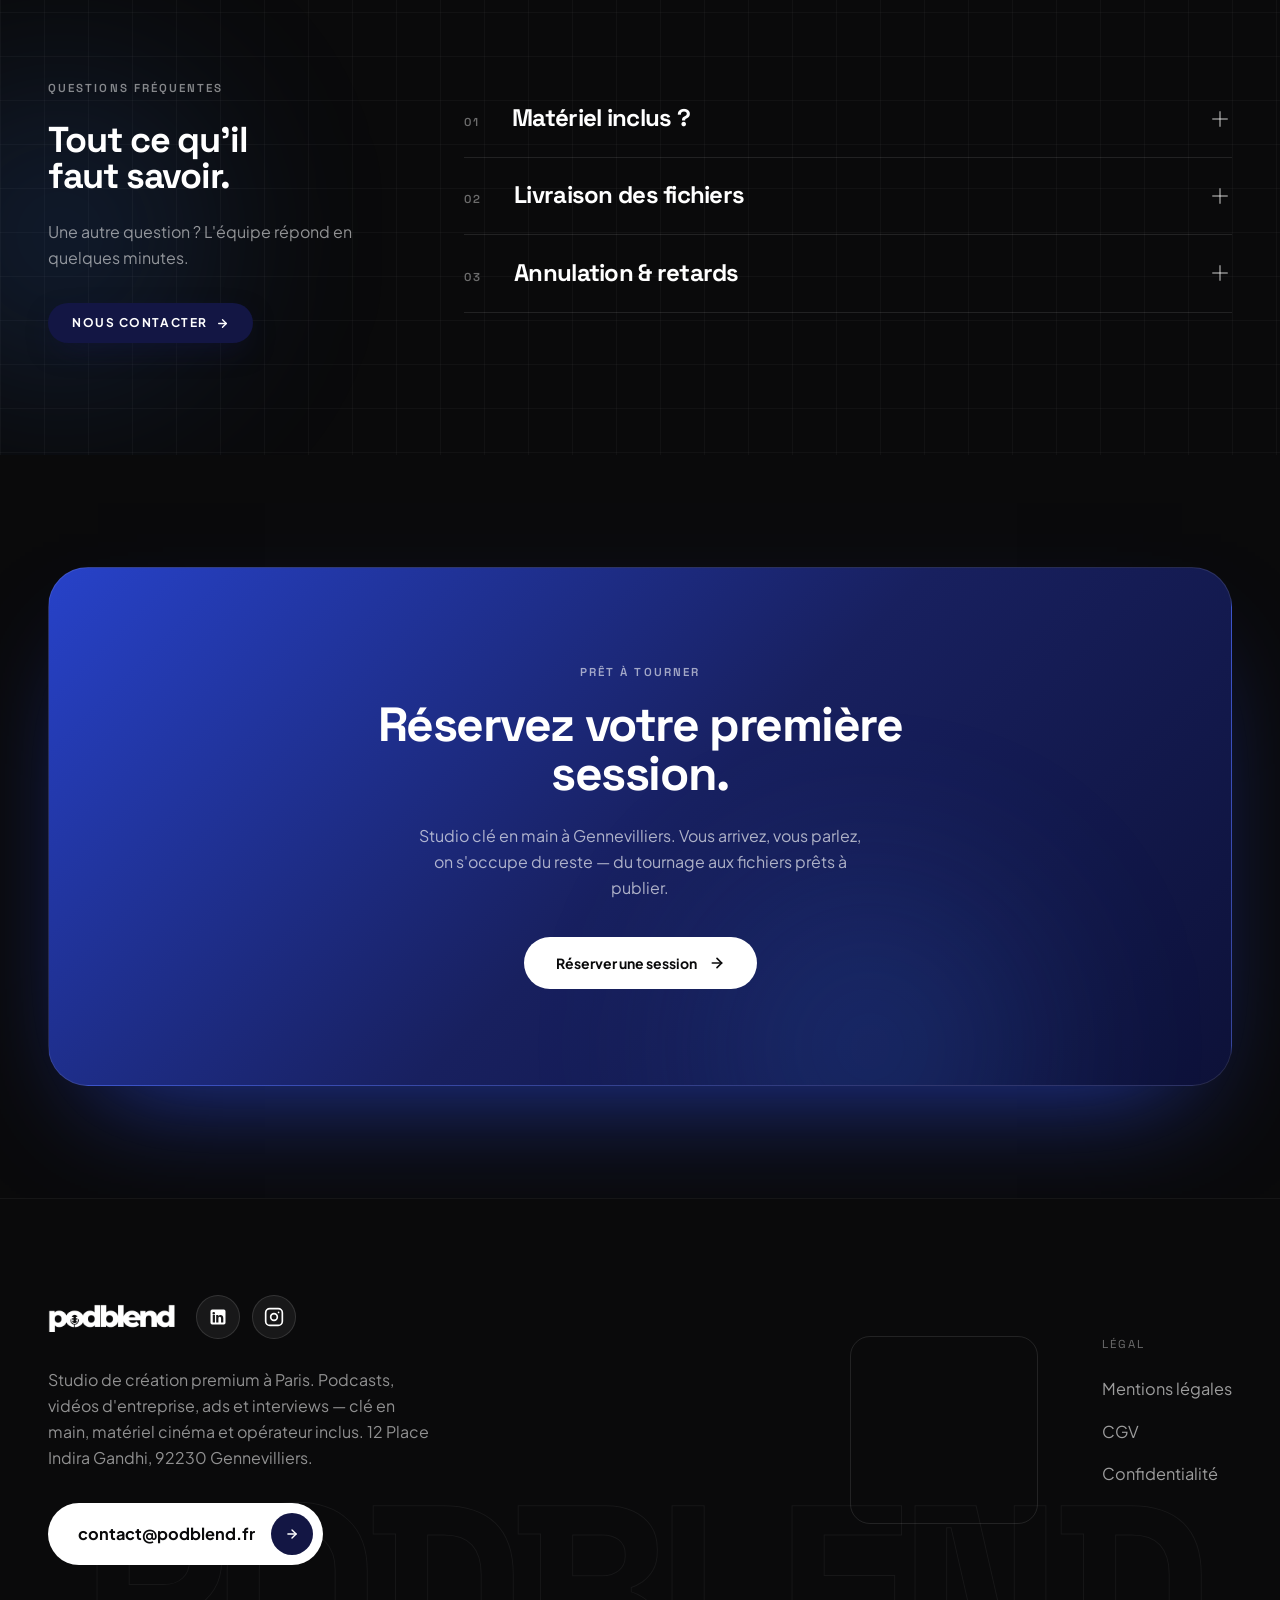
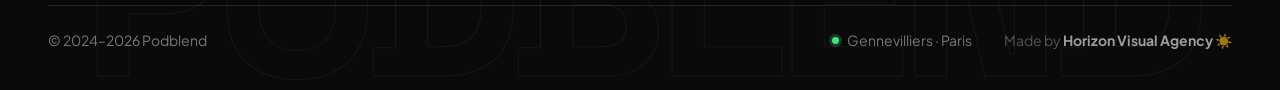
==== commit d1a7b653: "Sponsors: tous les logos blancs au survol de la barre (DADA reste grayscale lisible); footer: bouton" ====
--- a/index.html
+++ b/index.html
@@ -213,6 +213,9 @@
         .hero-map:hover{filter:grayscale(0);}
         .hero-map iframe{width:100%; height:100%; border:0; pointer-events:none;}
         @media(max-width:640px){.hero-map{display:none;}}
+        /* Survol de la barre sponsors : tous les logos passent en pleine opacité (blanc net) */
+        .sponsor-strip:hover img{opacity:1;}
+        .sponsor-strip:hover .animate-scroll{animation-play-state:paused;}
 
         /* ---------- SOCIALS ---------- */
         .social-ic{width:42px; height:42px; border-radius:50%; display:inline-flex; align-items:center; justify-content:center;
@@ -386,7 +389,7 @@
     </div>
 
     <!-- Bandeau logos (marquee) -->
-    <div class="relative z-10 w-full border-t border-white/10 bg-black/60 backdrop-blur-sm py-3">
+    <div class="sponsor-strip relative z-10 w-full border-t border-white/10 bg-black/60 backdrop-blur-sm py-3">
         <div class="max-w-container mx-auto px-6 md:px-12 flex items-center gap-8">
             <span class="label text-white/40 shrink-0 hidden md:block">Ils nous font confiance</span>
             <div class="flex overflow-hidden relative w-full flex-1 mask-x">
@@ -399,7 +402,7 @@
                         <img src="5.webp" class="h-6 md:h-7 w-auto object-contain brightness-0 invert opacity-50 hover:opacity-100 transition" alt="Logo 5" width="100" height="28">
                         <img src="6.webp" class="h-4 md:h-5 w-auto object-contain brightness-0 invert opacity-50 hover:opacity-100 transition" alt="Logo 6" width="100" height="20">
                         <img src="7.webp" class="h-4 md:h-5 w-auto object-contain brightness-0 invert opacity-50 hover:opacity-100 transition" alt="Logo 7" width="100" height="20">
-                        <img src="8.webp" class="h-6 md:h-7 w-auto object-contain brightness-0 invert opacity-50 hover:opacity-100 transition" alt="Logo 8" width="100" height="28">
+                        <img src="8.webp" class="h-6 md:h-7 w-auto object-contain grayscale opacity-50 hover:opacity-100 transition" alt="Logo 8" width="100" height="28">
                         <img src="9.webp" class="h-6 md:h-7 w-auto object-contain brightness-0 invert opacity-50 hover:opacity-100 transition" alt="Logo 9" width="100" height="28">
                     </div>
                     <div class="flex animate-scroll items-center gap-12 md:gap-16 shrink-0 min-w-full justify-around" aria-hidden="true">
@@ -410,7 +413,7 @@
                         <img src="5.webp" class="h-6 md:h-7 w-auto object-contain brightness-0 invert opacity-50" alt="" width="100" height="28" loading="lazy">
                         <img src="6.webp" class="h-4 md:h-5 w-auto object-contain brightness-0 invert opacity-50" alt="" width="100" height="20" loading="lazy">
                         <img src="7.webp" class="h-4 md:h-5 w-auto object-contain brightness-0 invert opacity-50" alt="" width="100" height="20" loading="lazy">
-                        <img src="8.webp" class="h-6 md:h-7 w-auto object-contain brightness-0 invert opacity-50" alt="" width="100" height="28" loading="lazy">
+                        <img src="8.webp" class="h-6 md:h-7 w-auto object-contain grayscale opacity-50" alt="" width="100" height="28" loading="lazy">
                         <img src="9.webp" class="h-6 md:h-7 w-auto object-contain brightness-0 invert opacity-50" alt="" width="100" height="28" loading="lazy">
                     </div>
                 </div>
@@ -850,7 +853,7 @@
 <footer class="world-dark relative overflow-hidden border-t border-white/5 pt-20 md:pt-24 pb-10">
     <div class="footer-wm" aria-hidden="true">PODBLEND</div>
     <div class="relative z-10 max-w-container mx-auto px-6 md:px-12">
-        <div class="flex flex-col md:flex-row md:items-start md:justify-between gap-12 md:gap-10 lg:gap-14">
+        <div class="flex flex-col md:flex-row md:items-center md:justify-between gap-12 md:gap-10 lg:gap-14">
             <!-- Bloc identité -->
             <div class="footer-left max-w-sm shrink">
                 <div class="flex items-center gap-5 mb-7">
@@ -866,25 +869,23 @@
                         </a>
                     </div>
                 </div>
-                <p class="text-white/55 leading-relaxed">Studio de création premium à Paris. Podcasts, vidéos d'entreprise, ads et interviews — clé en main, matériel cinéma et opérateur inclus. 12 Place Indira Gandhi, 92230 Gennevilliers.</p>
-            </div>
-            <!-- Carte + Légal, puis bouton contact en dessous -->
-            <div class="flex flex-col items-start gap-8 shrink-0">
-                <div class="flex flex-col sm:flex-row items-start gap-8 md:gap-16">
-                    <div class="footer-map-card shrink-0">
-                        <iframe title="Carte studio Podblend Gennevilliers" src="https://www.google.com/maps?q=12+Place+Indira+Gandhi+92230+Gennevilliers&output=embed" loading="lazy"></iframe>
-                    </div>
-                    <nav class="footer-legal" aria-label="Liens légaux">
-                        <span class="footer-col-title">Légal</span>
-                        <a href="legal.html">Mentions légales</a>
-                        <a href="cgv.html">CGV</a>
-                        <a href="politique-confidentialite.html">Confidentialité</a>
-                    </nav>
-                </div>
+                <p class="text-white/55 leading-relaxed mb-8">Studio de création premium à Paris. Podcasts, vidéos d'entreprise, ads et interviews — clé en main, matériel cinéma et opérateur inclus. 12 Place Indira Gandhi, 92230 Gennevilliers.</p>
                 <a href="mailto:contact@podblend.fr" class="footer-mail inline-flex items-center gap-4">
                     <span>contact@podblend.fr</span>
                     <span class="footer-mail-arrow"><svg width="14" height="14" viewBox="0 0 24 24" fill="none" stroke="currentColor" stroke-width="2.4" stroke-linecap="round" stroke-linejoin="round"><path d="M5 12h14"/><path d="m12 5 7 7-7 7"/></svg></span>
                 </a>
+            </div>
+            <!-- Carte + Légal (colonne droite) -->
+            <div class="flex flex-col sm:flex-row items-start gap-8 md:gap-16 shrink-0">
+                <div class="footer-map-card shrink-0">
+                    <iframe title="Carte studio Podblend Gennevilliers" src="https://www.google.com/maps?q=12+Place+Indira+Gandhi+92230+Gennevilliers&output=embed" loading="lazy"></iframe>
+                </div>
+                <nav class="footer-legal" aria-label="Liens légaux">
+                    <span class="footer-col-title">Légal</span>
+                    <a href="legal.html">Mentions légales</a>
+                    <a href="cgv.html">CGV</a>
+                    <a href="politique-confidentialite.html">Confidentialité</a>
+                </nav>
             </div>
         </div>
         <!-- Barre de bas -->
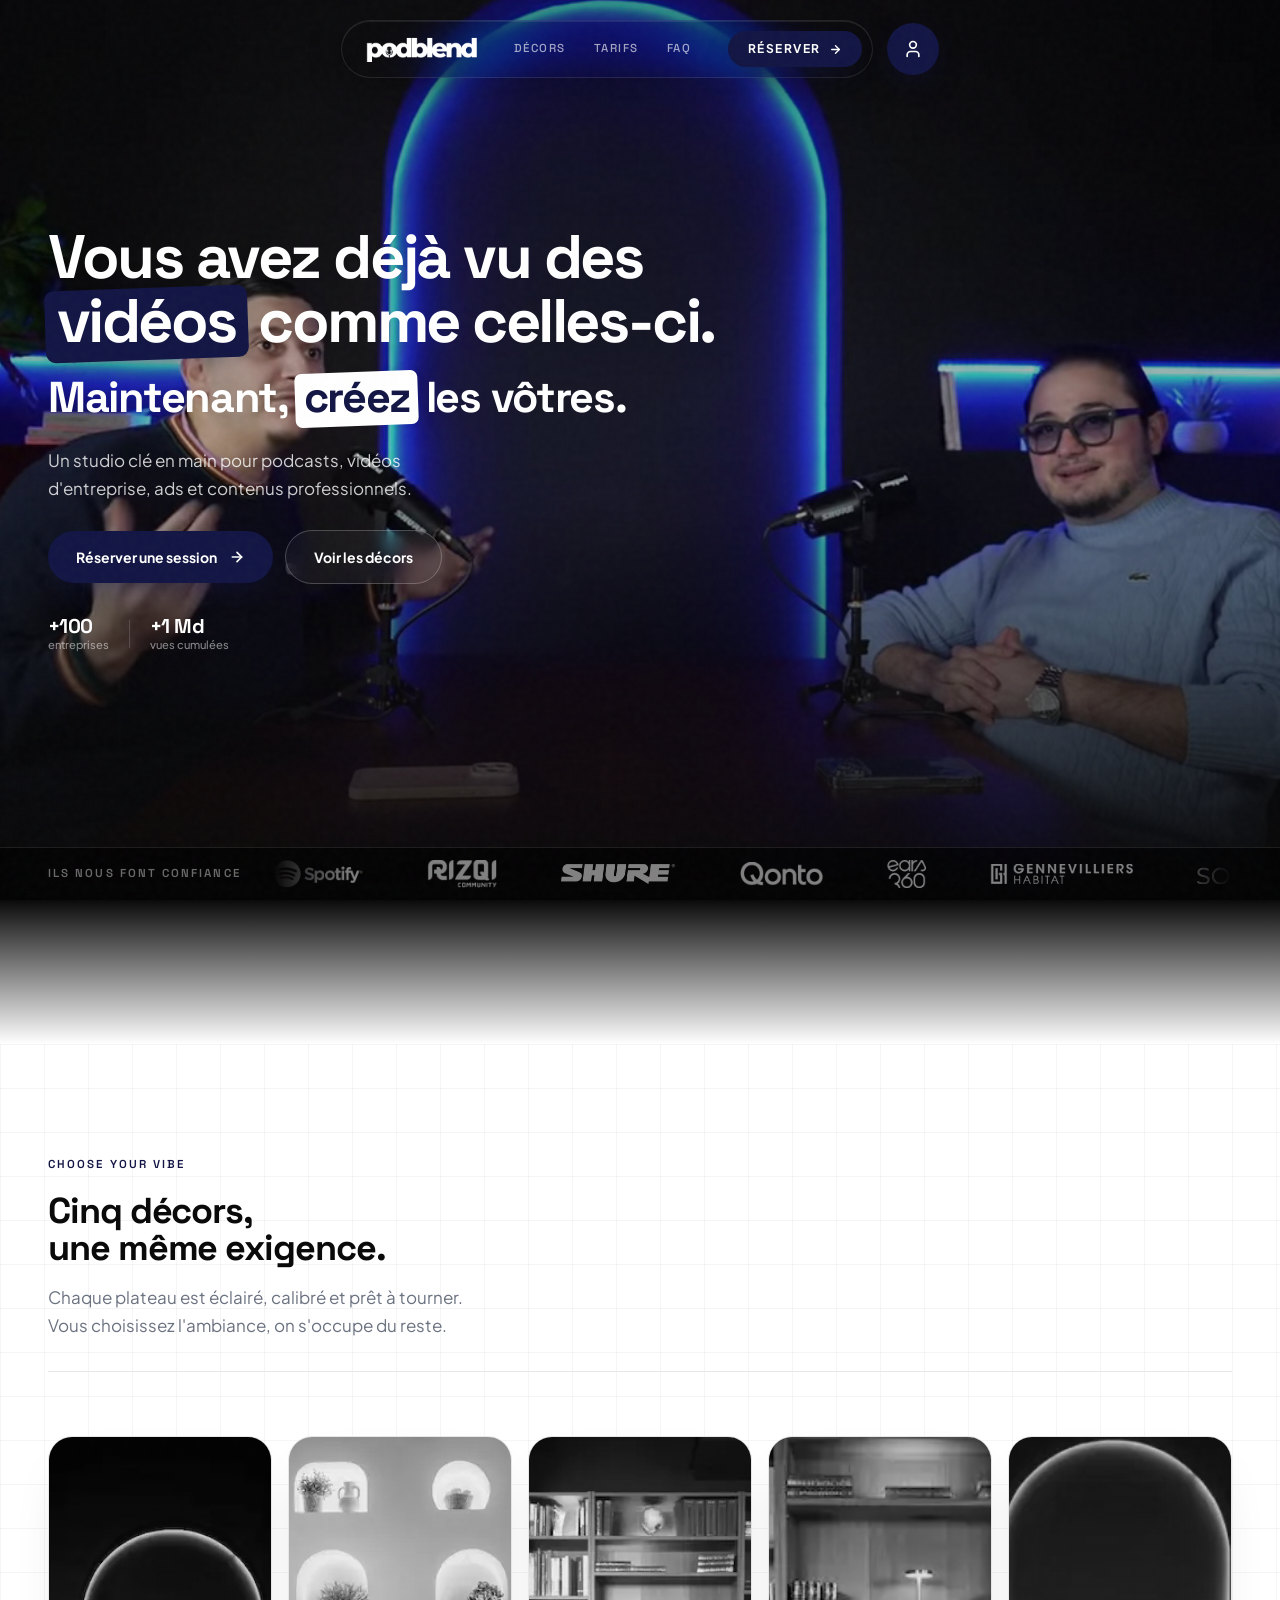
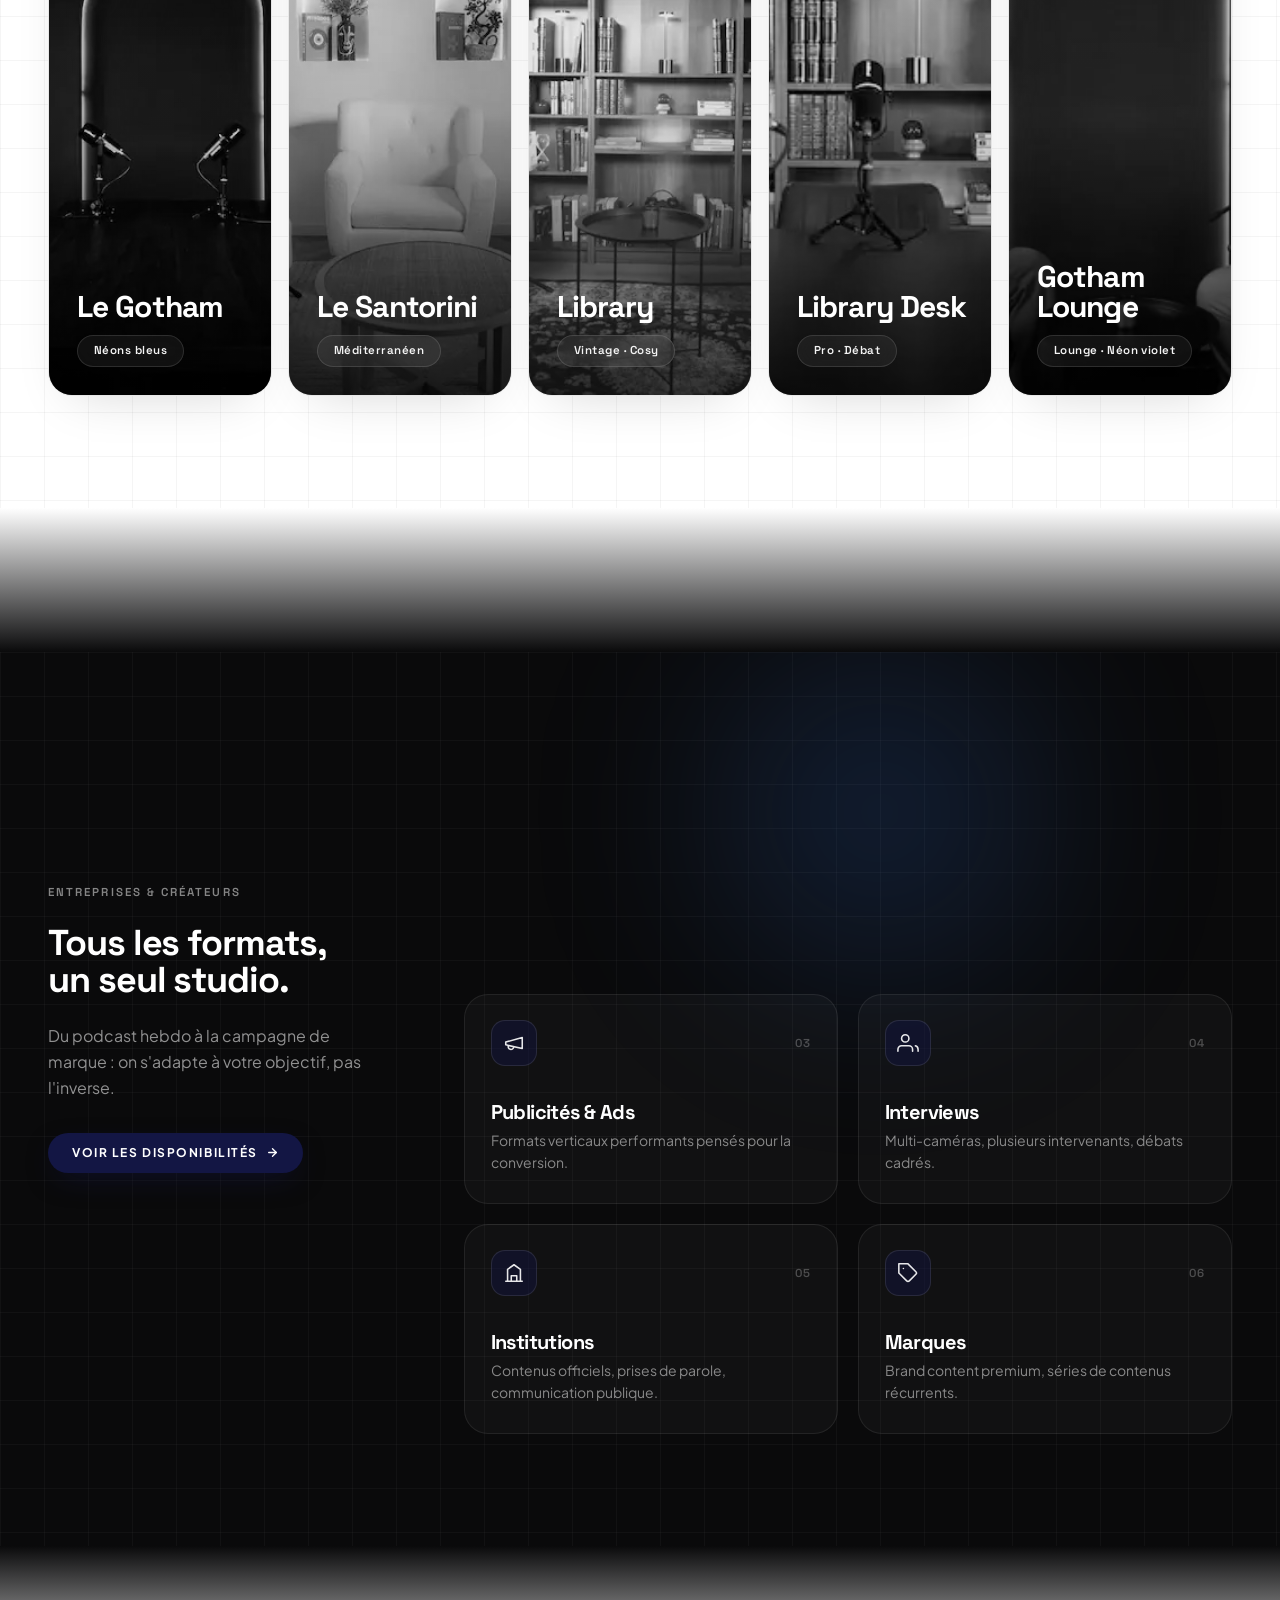
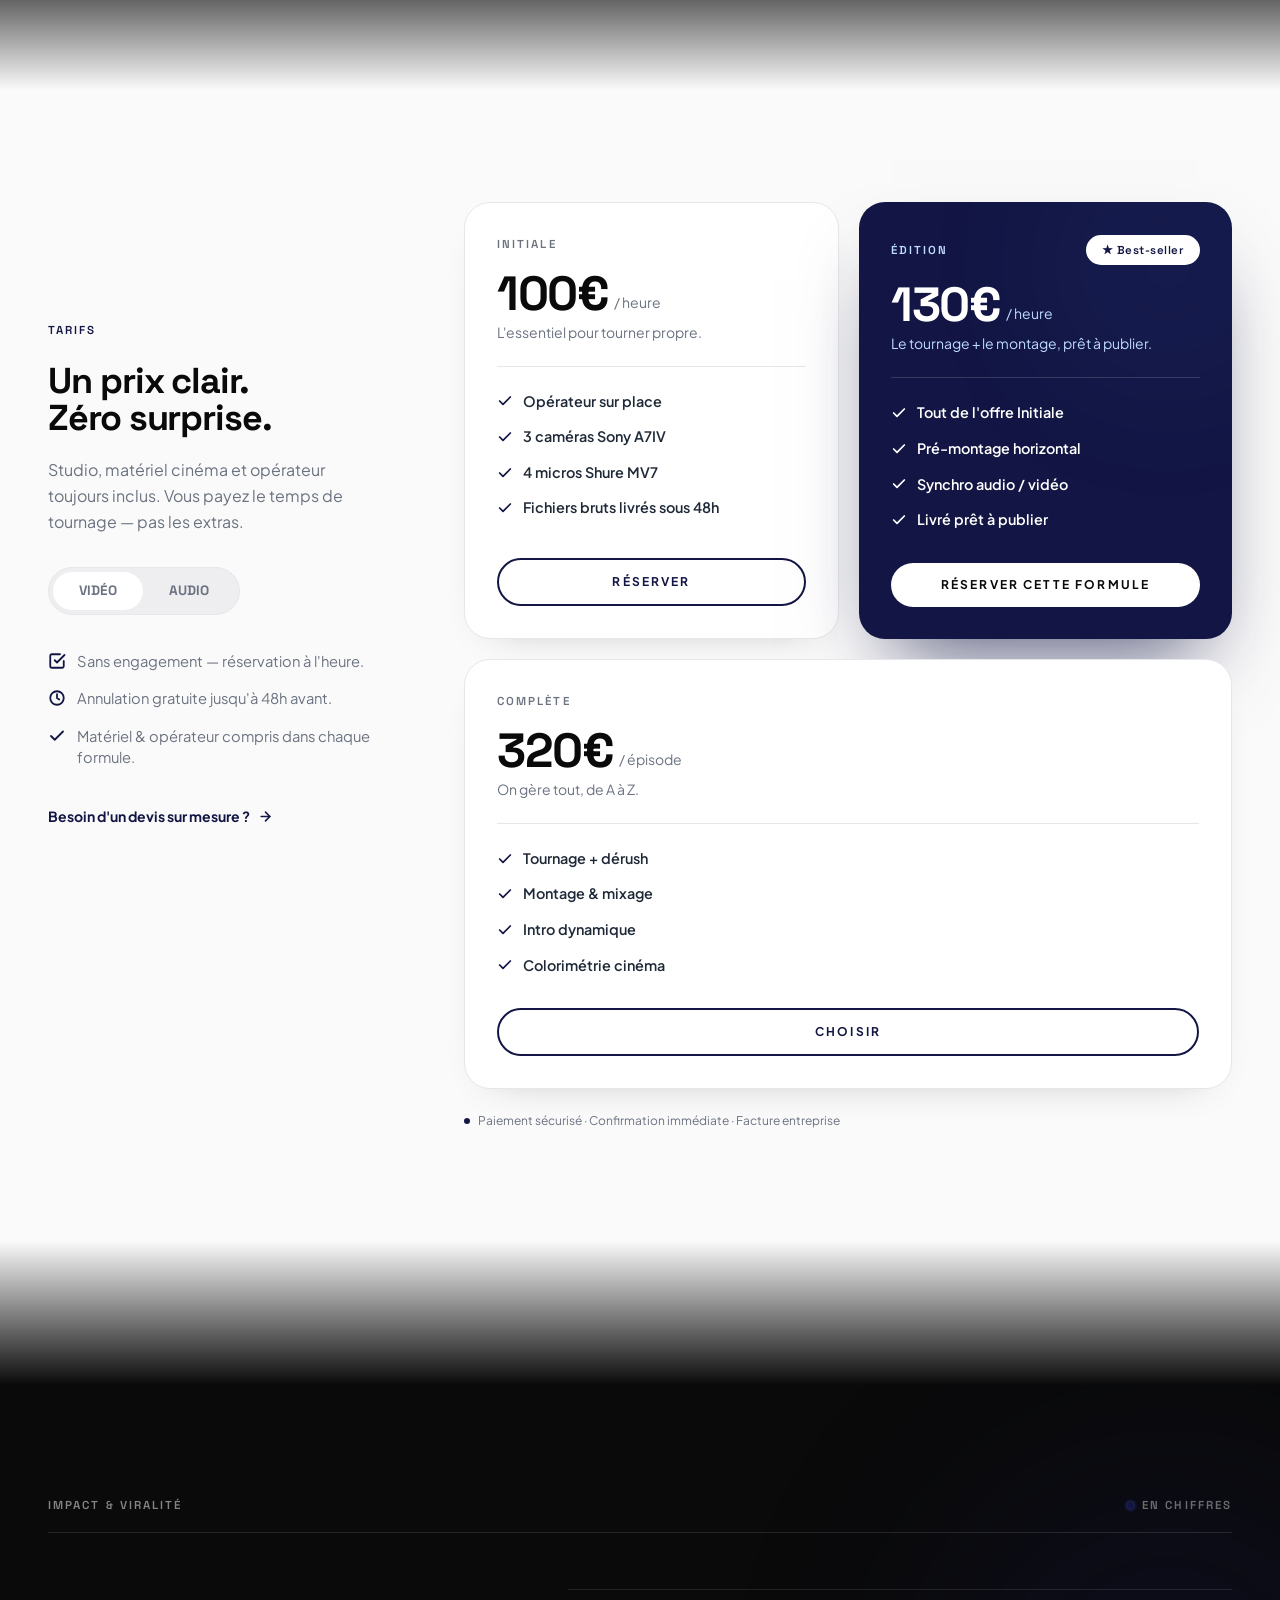
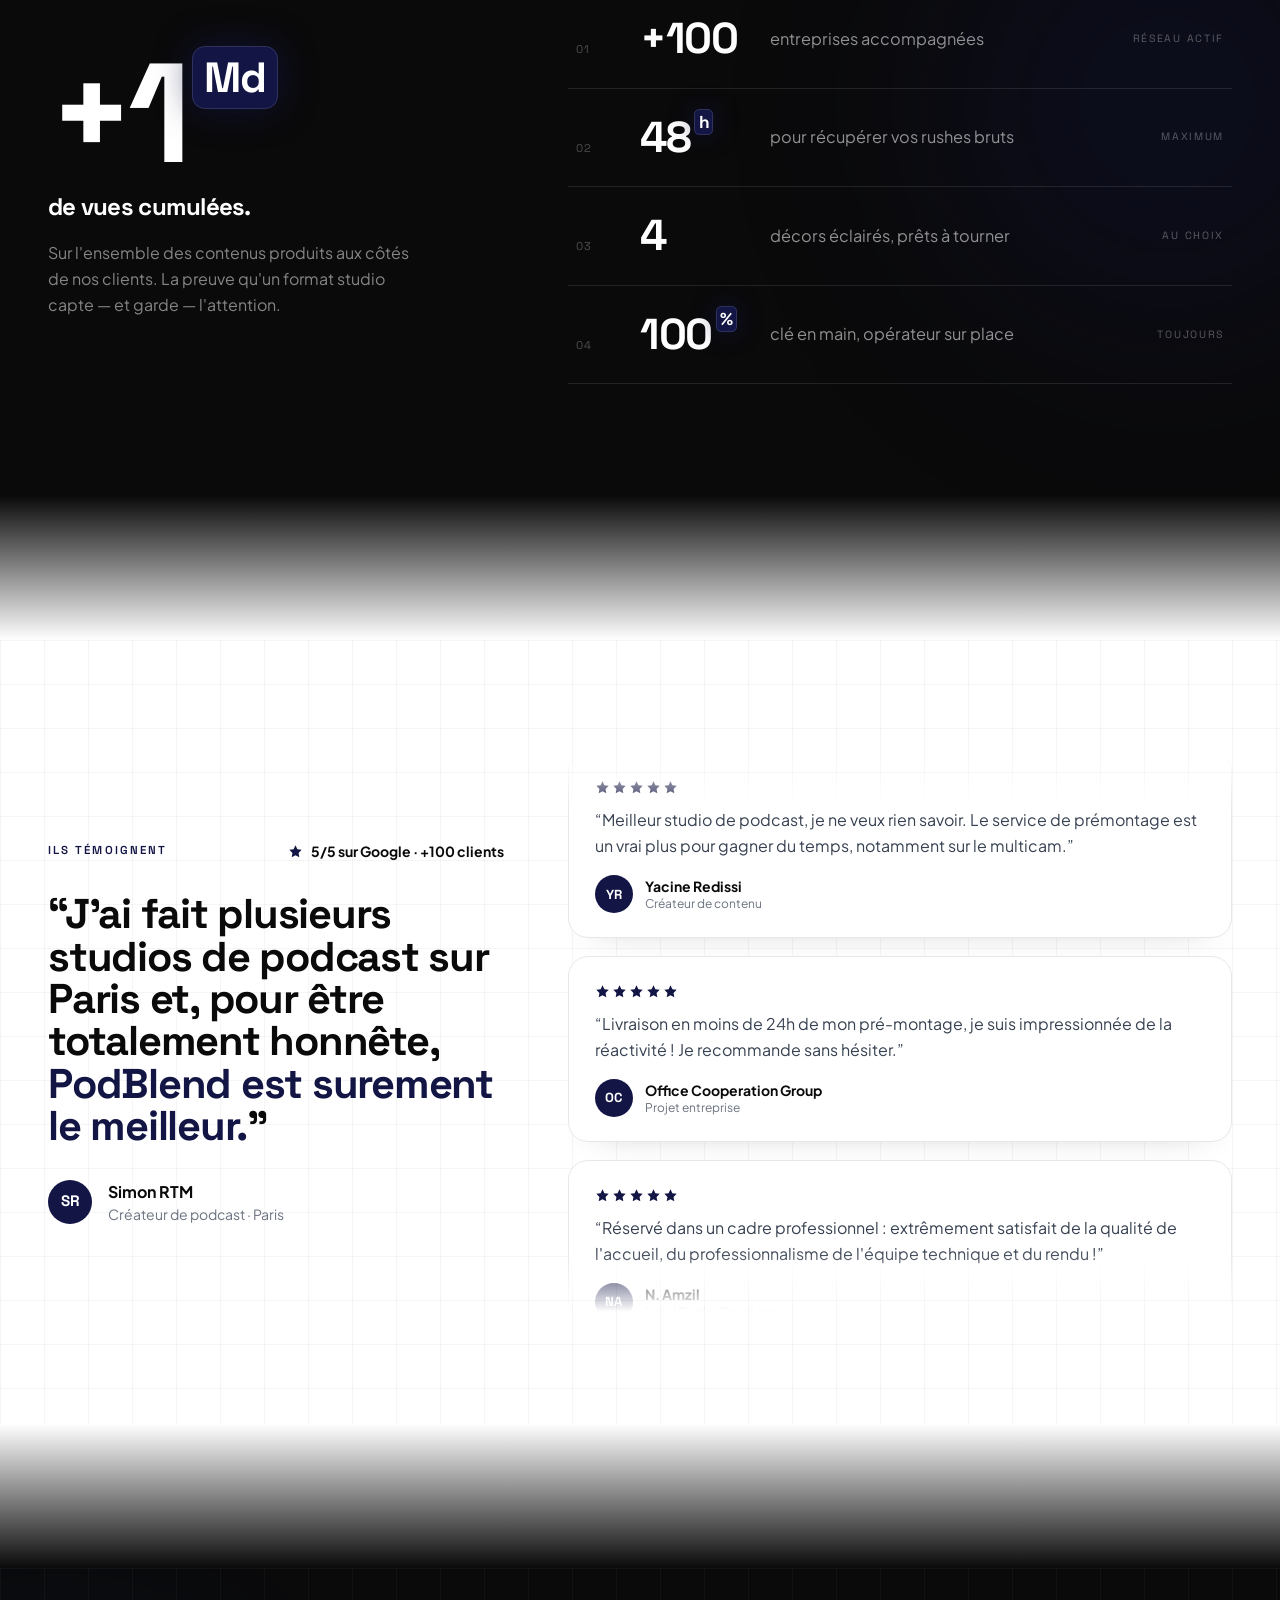
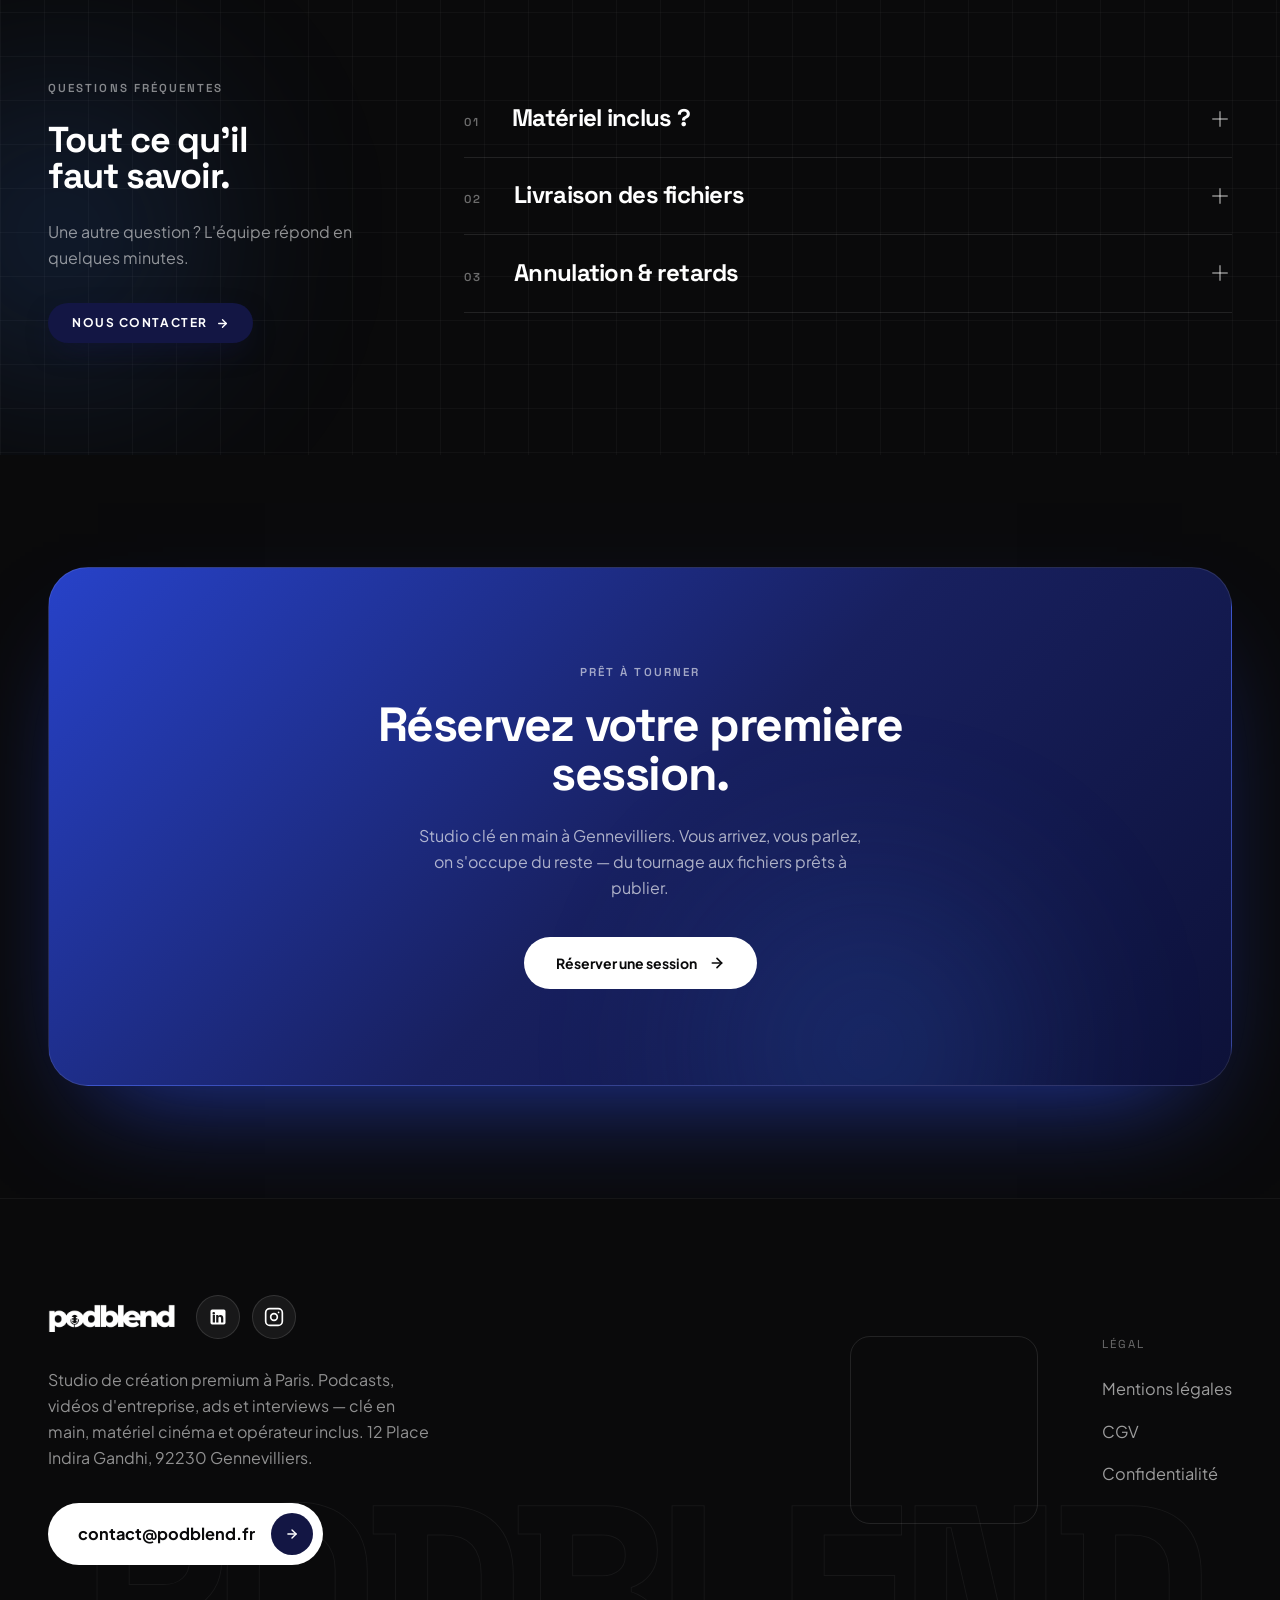
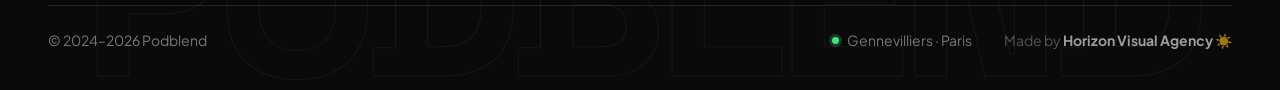
==== commit d6f7a4dd: "Sponsors: hover individuel - seul le logo pointé reprend sa couleur réelle, les autres restent blanc" ====
--- a/index.html
+++ b/index.html
@@ -213,9 +213,10 @@
         .hero-map:hover{filter:grayscale(0);}
         .hero-map iframe{width:100%; height:100%; border:0; pointer-events:none;}
         @media(max-width:640px){.hero-map{display:none;}}
-        /* Survol de la barre sponsors : tous les logos passent en pleine opacité (blanc net) */
-        .sponsor-strip:hover img{opacity:1;}
+        /* Barre sponsors : base blanche. Au survol, le défilement se met en pause et SEUL
+           le logo pointé reprend sa couleur réelle (filtre retiré), les autres restent blancs. */
         .sponsor-strip:hover .animate-scroll{animation-play-state:paused;}
+        .sponsor-strip img:hover{filter:none!important;opacity:1!important;}
 
         /* ---------- SOCIALS ---------- */
         .social-ic{width:42px; height:42px; border-radius:50%; display:inline-flex; align-items:center; justify-content:center;
